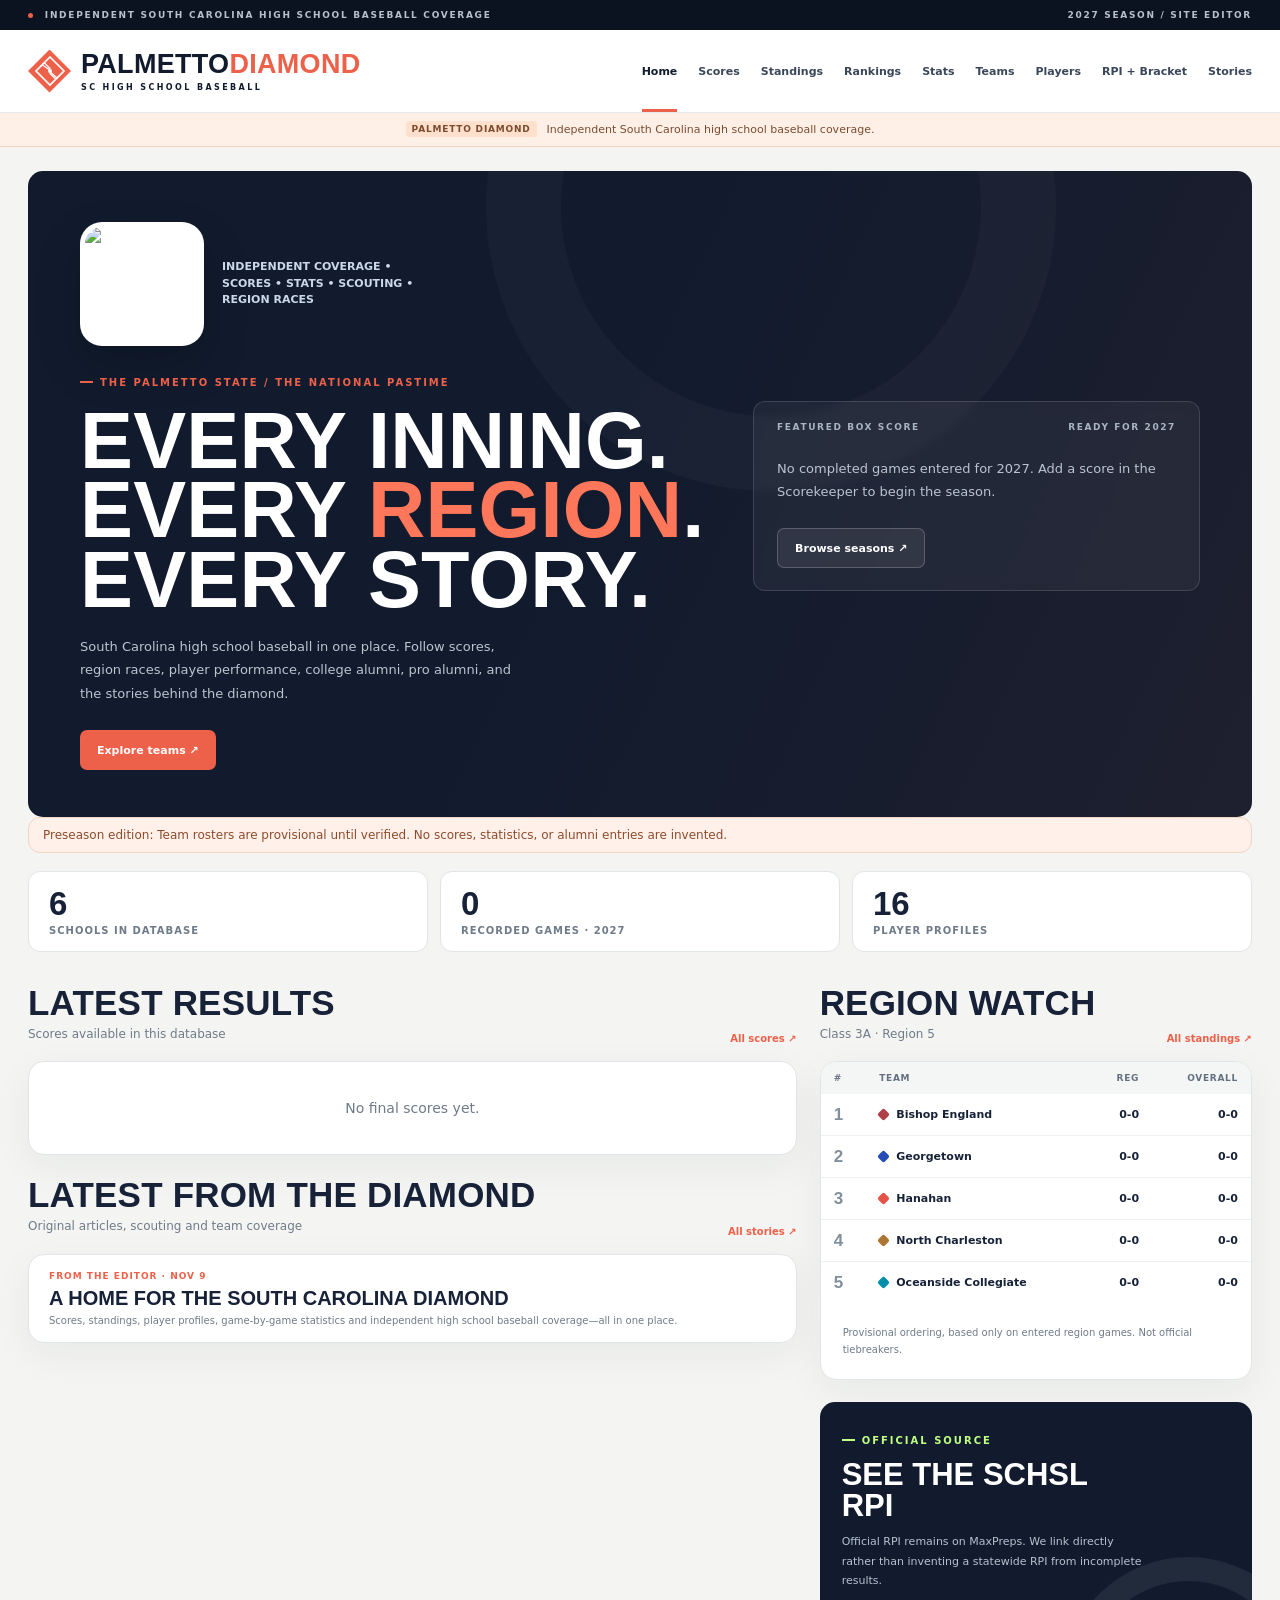
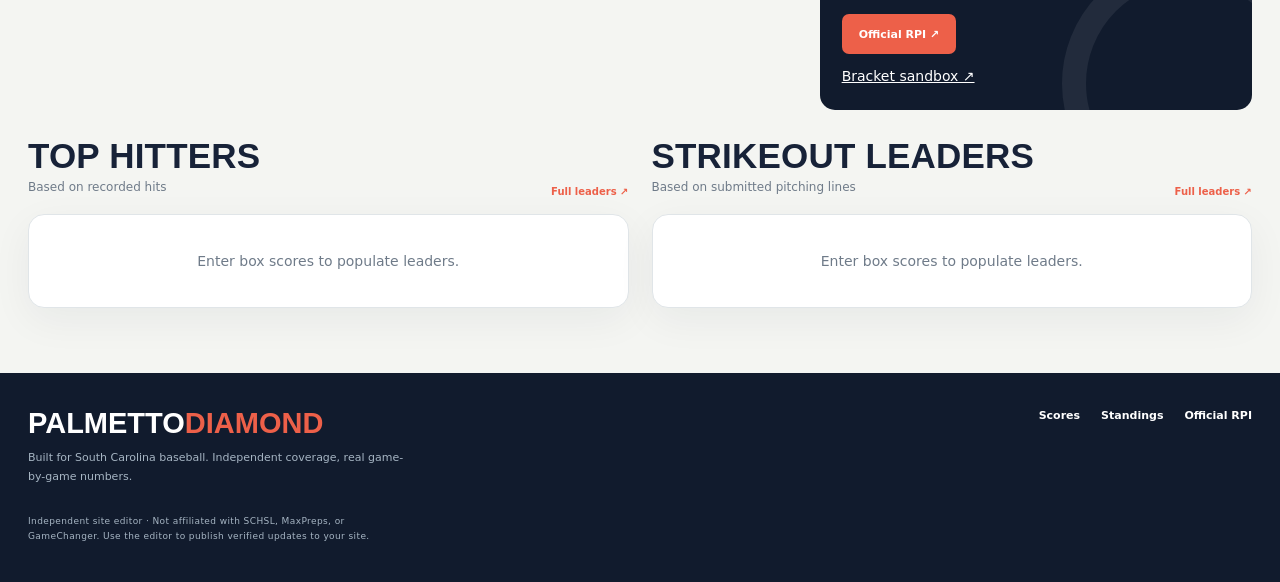
==== index.html @ 13669122 "Add files via upload" ====
<!doctype html>
<html lang="en">
<head>
  <meta charset="utf-8">
  <meta name="viewport" content="width=device-width, initial-scale=1">
  <meta name="theme-color" content="#101827">
  <meta name="description" content="Palmetto Diamond: South Carolina high school baseball scores, standings, player stats, rankings, and independent coverage.">
  <title>Palmetto Diamond | South Carolina High School Baseball</title>
  <link rel="icon" href="data:image/svg+xml,%3Csvg xmlns='http://www.w3.org/2000/svg' viewBox='0 0 100 100'%3E%3Crect width='100' height='100' fill='%23101827'/%3E%3Cpath d='M50 10 90 50 50 90 10 50Z' fill='none' stroke='%23f6694e' stroke-width='9'/%3E%3Ccircle cx='50' cy='50' r='13' fill='white'/%3E%3C/svg%3E">
  <link rel="stylesheet" href="styles.css">
  <script src="app.js" defer></script>
  <script src="publish.js" defer></script>
</head>
<body>
  <div class="top-ribbon"><div class="shell ribbon-inner"><span><span class="pulse-dot"></span> INDEPENDENT SOUTH CAROLINA HIGH SCHOOL BASEBALL COVERAGE</span><span id="edition-label">2027 PRESEASON <span class="ribbon-divider">/</span> SITE EDITOR</span></div></div>
  <header class="site-header">
    <div class="shell nav-wrap">
      <a href="#home" class="brand" aria-label="Palmetto Diamond home">
        <span class="brand-symbol" aria-hidden="true"><svg viewBox="0 0 64 64" fill="none"><path d="M32 4 60 32 32 60 4 32 32 4Z" stroke="currentColor" stroke-width="3.5"/><path d="m17 20 13 9M21 16l11 11m0 10 11 11m-9-13 12 11" stroke="currentColor" stroke-width="2.4" stroke-linecap="round"/><circle cx="32" cy="32" r="4" fill="currentColor"/></svg></span>
        <span class="brand-copy"><strong>PALMETTO<span>DIAMOND</span></strong><small>SC HIGH SCHOOL BASEBALL</small></span>
      </a>
      <nav class="site-nav" aria-label="Primary navigation">
        <a data-nav href="#home">Home</a>
        <a data-nav href="#scores">Scores</a>
        <a data-nav href="#standings">Standings</a>
        <a data-nav href="#rankings">Rankings</a>
        <a data-nav href="#stats">Stats</a>
        <a data-nav href="#teams">Teams</a>
        <a data-nav href="#players">Players</a>
        <a data-nav href="#rpi">RPI + Bracket</a>
        <a data-nav href="#articles">Stories</a>
      </nav>
      <a href="#admin" class="header-editor"><svg viewBox="0 0 24 24" aria-hidden="true"><path d="M12 5v14M5 12h14"/></svg><span>Site editor</span></a>
    </div>
  </header>
  <div id="demo-banner" class="demo-banner" role="status"> <span class="demo-badge">PRESEASON BUILD</span> Clean scores database · rosters remain provisional until verified. <a href="#admin">Edit site →</a></div>
  <main id="app" class="page-body shell" tabindex="-1"><div class="loading">Loading Palmetto Diamond...</div></main>
  <footer class="footer"><div class="shell footer-inner"><div><span class="footer-name">PALMETTO<span>DIAMOND</span></span><p>Built for South Carolina baseball. Independent coverage, real game-by-game numbers.</p></div><div class="footer-links"><a href="#scores">Scores</a><a href="#standings">Standings</a><a href="#rpi">Official RPI</a><a href="#admin">Scorekeeper</a></div><p class="footer-small">Independent site editor · Not affiliated with SCHSL, MaxPreps, or GameChanger. Use the editor to publish verified updates to your site.</p></div></footer>
  <div id="toast" role="status" aria-live="polite"></div>
</body>
</html>
---- styles.css ----
:root{--navy:#111b2d;--navy2:#1a283e;--ink:#172238;--muted:#6f7b89;--bg:#f4f5f2;--white:#fff;--line:#e0e5e8;--orange:#ed6049;--orange2:#ff775a;--lime:#bfff82;--blue:#3363c7;--soft:#f0f3f5;--shadow:0 12px 40px rgba(12,28,51,.055);--radius:16px;--display:'Barlow Condensed',Impact,'Arial Narrow',sans-serif;--body:'DM Sans',system-ui,-apple-system,sans-serif}
*{box-sizing:border-box}html{scroll-behavior:smooth}body{margin:0;min-height:100vh;color:var(--ink);background:var(--bg);font-family:var(--body);font-size:14px;-webkit-font-smoothing:antialiased}button,input,select,textarea{font:inherit}button{cursor:pointer}a{color:inherit;text-decoration:none}a:hover{color:var(--orange)}.shell{max-width:1350px;margin:0 auto;padding-left:28px;padding-right:28px}.top-ribbon{background:#0b1320;color:#b6c1ce;font-size:9px;font-weight:800;letter-spacing:1.7px}.ribbon-inner{display:flex;justify-content:space-between;gap:12px;align-items:center;min-height:30px}.pulse-dot{display:inline-block;width:5px;height:5px;background:var(--orange);border-radius:50%;margin-right:7px;vertical-align:middle}.ribbon-divider{margin:0 8px;color:#5c687a}.site-header{background:#fff;position:sticky;z-index:25;top:0;box-shadow:0 1px 0 #e5e8ec}.nav-wrap{min-height:82px;display:flex;align-items:center;gap:36px}.brand{display:flex;align-items:center;flex-shrink:0;gap:10px;color:var(--navy)}.brand:hover{color:var(--navy)}.brand-symbol{display:grid;place-items:center;width:43px;height:43px;background:var(--orange);color:#fff;clip-path:polygon(50% 0%,100% 50%,50% 100%,0% 50%)}.brand-symbol svg{height:32px;width:32px}.brand-copy{display:flex;flex-direction:column;line-height:.94}.brand-copy strong{font:800 27px/1 var(--display);letter-spacing:.3px;white-space:nowrap}.brand-copy strong span{color:var(--orange)}.brand-copy small{font-size:8px;font-weight:800;letter-spacing:2.4px;margin-top:6px}.site-nav{display:flex;gap:21px;align-self:stretch;align-items:center;white-space:nowrap;margin-left:auto}.site-nav a{font-size:11px;color:#3b4759;font-weight:800;display:flex;align-items:center;height:100%;border-bottom:3px solid transparent;padding-top:3px}.site-nav a.active,.site-nav a:hover{color:var(--navy);border-bottom-color:var(--orange)}.header-editor{background:var(--navy);color:white!important;display:flex;align-items:center;gap:7px;padding:11px 13px;border-radius:7px;font-size:11px;font-weight:800;white-space:nowrap}.header-editor.active,.header-editor:hover{background:var(--orange)}.header-editor svg{height:14px;width:14px;fill:none;stroke:currentColor;stroke-width:2}.demo-banner{display:flex;align-items:center;gap:10px;justify-content:center;text-align:center;background:#fff0e7;color:#7a4b2f;font-size:11px;padding:9px 15px;border-bottom:1px solid #f4d2bd}.demo-badge{font-size:9px;letter-spacing:.8px;background:#ffe0cd;border-radius:3px;padding:3px 6px;font-weight:800}.demo-banner a{text-decoration:underline;font-weight:800}.page-body{padding-top:24px;padding-bottom:65px;min-height:calc(100vh - 210px)}.loading{padding:70px;text-align:center;color:var(--muted)}.eyebrow{display:inline-flex;align-items:center;gap:7px;color:var(--orange);font-size:10px;letter-spacing:2px;text-transform:uppercase;font-weight:800}.eyebrow:before{content:'';display:inline-block;width:13px;height:2px;background:currentColor}.hero{min-height:380px;display:grid;grid-template-columns:1.18fr .82fr;gap:30px;position:relative;overflow:hidden;background:var(--navy);border-radius:15px;color:#fff;padding:51px 52px 47px;isolation:isolate}.hero:before{content:'';position:absolute;width:420px;height:420px;right:16%;top:-250px;border:75px solid rgba(255,255,255,.028);border-radius:50%;z-index:-1}.hero:after{content:'';position:absolute;inset:0;background:linear-gradient(115deg,transparent 45%,rgba(237,96,73,.06) 99%);pointer-events:none}.hero h1{font:900 clamp(54px,6.2vw,91px)/.88 var(--display);letter-spacing:.2px;text-transform:uppercase;margin:18px 0 20px;max-width:660px}.hero h1 em{color:var(--orange2);font-style:normal}.hero p{color:#bac5d0;font-size:13px;line-height:1.8;max-width:445px;margin:0 0 25px}.hero-actions{display:flex;gap:10px;flex-wrap:wrap}.btn{border:0;background:var(--orange);color:white;display:inline-flex;align-items:center;gap:8px;padding:12px 17px;border-radius:7px;font-weight:800;font-size:11px;min-height:40px;transition:transform .1s,background .2s;justify-content:center}.btn:hover{background:#dc503b;color:#fff;transform:translateY(-1px)}.btn.ghost{background:#ffffff12;border:1px solid #ffffff34;color:white}.btn.ghost:hover{background:#ffffff25}.btn.dark{background:var(--navy)}.btn.dark:hover{background:#263852}.btn.light{background:white;border:1px solid var(--line);color:var(--ink)}.btn.light:hover{background:var(--soft)}.btn.sm{min-height:32px;padding:8px 11px;font-size:10px}.btn:disabled{opacity:.5;cursor:not-allowed}.hero-card{align-self:center;z-index:1;background:#ffffff0d;border:1px solid #ffffff21;border-radius:12px;padding:20px 23px 22px;backdrop-filter:blur(4px)}.hero-card .label{font-weight:800;color:#a8b5c2;font-size:9px;letter-spacing:1.6px;display:flex;justify-content:space-between;text-transform:uppercase}.hero-game{display:grid;grid-template-columns:1fr 62px 1fr;align-items:center;text-align:center;margin:17px 0 12px;gap:4px}.hero-game strong{display:block;font:800 24px/1 var(--display);text-transform:uppercase}.hero-game .nickname{font:600 10px var(--body);color:#b7c2ce;margin-top:5px;display:block}.hero-game .score{font:900 58px/1 var(--display);letter-spacing:1px}.hero-score-line{font:800 11px var(--body);letter-spacing:1px;color:var(--lime)}.hero-card-bottom{border-top:1px solid #ffffff26;padding-top:13px;margin-top:16px;display:flex;justify-content:space-between;font-size:10px;color:#c3cbd5}.section-line{display:flex;justify-content:space-between;align-items:flex-end;margin-bottom:17px;gap:16px}.section-line h2,.page-heading h1{margin:0;font:900 35px/1 var(--display);text-transform:uppercase;letter-spacing:.2px}.section-line p,.page-heading p{color:var(--muted);line-height:1.6;margin:5px 0 0;font-size:12px}.section-line .see-all{font-size:10px;font-weight:800;color:var(--orange);white-space:nowrap}.section-line .see-all:hover{text-decoration:underline}.page-heading{display:flex;justify-content:space-between;align-items:end;gap:15px;margin:13px 0 24px}.page-heading h1{font-size:47px}.page-heading .header-actions{display:flex;gap:8px;flex-wrap:wrap}.content-grid{display:grid;grid-template-columns:1.28fr .72fr;gap:23px}.home-grid{margin-top:33px}.stack{display:flex;flex-direction:column;gap:22px}.panel{background:var(--white);border:1px solid var(--line);border-radius:var(--radius);box-shadow:var(--shadow);overflow:hidden}.panel-pad{padding:21px 22px}.panel-head{padding:17px 20px;border-bottom:1px solid var(--line);display:flex;justify-content:space-between;align-items:center;gap:12px}.panel-head h3{font:800 18px/1 var(--display);margin:0;text-transform:uppercase}.panel-head small,.subtext{font-size:10px;color:var(--muted)}.panel-head a{font-size:10px;color:var(--orange);font-weight:800}.score-row{display:grid;grid-template-columns:95px 1fr 72px auto;align-items:center;gap:15px;padding:17px 20px;border-bottom:1px solid #edf0f2}.score-row:last-child{border-bottom:none}.score-meta{font-size:10px;font-weight:800;text-transform:uppercase;color:var(--muted);line-height:1.75}.score-teams{display:flex;flex-direction:column;gap:8px}.score-team{display:flex;align-items:center;gap:8px;font-weight:800;font-size:12px}.team-dot{width:9px;height:9px;display:inline-block;flex:0 0 auto;background:var(--team-color,#ccc);border-radius:2px;transform:rotate(45deg)}.score-points{display:flex;flex-direction:column;align-items:center;gap:5px;font:800 21px/1 var(--display)}.score-points strong.winner{color:var(--orange)}.tag{display:inline-flex;align-items:center;padding:5px 8px;border-radius:5px;font-size:9px;font-weight:800;letter-spacing:.5px;text-transform:uppercase;white-space:nowrap}.tag.final{background:#e5f6e9;color:#267849}.tag.playoff{background:#fff0e7;color:#b95833}.tag.region{background:#e8edff;color:#4d64b6}.tag.none{background:#eef1f3;color:#6f7985}.score-row .score-open{font-size:10px;font-weight:800;border:1px solid var(--line);padding:8px 9px;border-radius:5px;color:var(--ink);white-space:nowrap}.score-row .score-open:hover{border-color:var(--orange);color:var(--orange)}.stat-chips{display:grid;grid-template-columns:repeat(3,1fr);gap:12px;margin:16px 0 0}.stat-chip{border:1px solid var(--line);background:#fff;border-radius:12px;padding:15px 20px}.stat-chip strong{font:900 33px/1 var(--display)}.stat-chip span{display:block;font-size:10px;text-transform:uppercase;color:var(--muted);font-weight:800;letter-spacing:1px;margin-top:5px}.table-wrap{overflow:auto;width:100%}table{border-collapse:collapse;min-width:100%;white-space:nowrap;font-size:11px}th{background:#f4f6f6;color:#647080;font-size:9px;letter-spacing:.7px;text-transform:uppercase;text-align:left;padding:11px 12px;font-weight:800}td{border-bottom:1px solid #edf0f2;padding:12px;font-weight:600}tr:last-child td{border-bottom:0}tr:hover td{background:#fbfcfc}th.num,td.num{text-align:right;font-variant-numeric:tabular-nums}td.highlight{color:var(--orange);font-weight:800}td a{font-weight:800}td a:hover{text-decoration:underline}.mini-standings td{padding:12px 13px}.mini-standings th{padding:11px 13px}.rank{font:900 17px/1 var(--display);color:#82909c}.team-link{display:inline-flex;gap:8px;align-items:center}.summary-card{background:var(--navy);color:#fff;padding:26px 22px;border-radius:15px;overflow:hidden;position:relative}.summary-card:before{content:'';position:absolute;right:-63px;bottom:-100px;height:205px;width:205px;border:24px solid rgba(255,255,255,.07);border-radius:50%}.summary-card h3{font:900 31px/1 var(--display);margin:13px 0 11px;text-transform:uppercase;max-width:290px}.summary-card p{font-size:11px;color:#b6c2ce;line-height:1.8;max-width:300px;margin-bottom:23px}.summary-card .eyebrow{color:var(--lime)}.home-bottom{margin-top:28px;display:grid;grid-template-columns:1fr 1fr;gap:23px}.article-list{display:flex;flex-direction:column}.article-link{padding:16px 20px;border-bottom:1px solid var(--line);display:flex;flex-direction:column;gap:6px}.article-link:last-child{border-bottom:0}.article-link .category{font-size:9px;color:var(--orange);font-weight:800;text-transform:uppercase;letter-spacing:1px}.article-link strong{font:800 20px/1.1 var(--display);text-transform:uppercase}.article-link small{font-size:10px;color:var(--muted)}.filter-bar{display:flex;align-items:end;flex-wrap:wrap;gap:10px;background:#fff;border:1px solid var(--line);padding:14px;border-radius:12px;margin-bottom:19px}.filter-bar label,.field label{display:block;font-size:9px;letter-spacing:1px;font-weight:800;text-transform:uppercase;color:#647181;margin-bottom:6px}.filter-bar .filter-item{min-width:140px;flex:0 1 185px}.filter-bar .filter-item.grow{flex:1 1 230px}.input,select,textarea{width:100%;height:37px;border:1px solid #dce2e6;border-radius:7px;background:#fff;color:var(--ink);outline:none;padding:8px 10px;font-size:11px}.input:focus,select:focus,textarea:focus{border-color:#ee6a52;box-shadow:0 0 0 3px #f46c501a}.input::placeholder,textarea::placeholder{color:#a1aab3}textarea{min-height:95px;resize:vertical;line-height:1.55}.empty{padding:38px 20px;color:var(--muted);text-align:center}.empty strong{display:block;font:800 23px var(--display);color:var(--ink);text-transform:uppercase;margin-bottom:6px}.empty p{font-size:11px;line-height:1.7;max-width:440px;margin:7px auto 13px}.muted{color:var(--muted)}.text-orange{color:var(--orange)}.w-100{width:100%}.small-note{font-size:10px;color:var(--muted);line-height:1.7}.subnav{display:flex;gap:5px;flex-wrap:wrap;margin:0 0 20px}.subnav button{border:1px solid var(--line);background:#fff;color:var(--ink);font-weight:800;font-size:10px;padding:9px 13px;border-radius:7px}.subnav button.active{background:var(--navy);border-color:var(--navy);color:white}.subnav button:hover:not(.active){border-color:var(--orange)}.pill{display:inline-flex;border:1px solid #dee4e6;background:#f8fafb;border-radius:20px;font-size:10px;font-weight:800;color:#506173;padding:5px 10px}.info-band{display:flex;align-items:center;justify-content:space-between;flex-wrap:wrap;gap:13px;background:#e9eef5;border:1px solid #d8e1ec;padding:15px 18px;border-radius:11px;font-size:11px;color:#41536c;line-height:1.7;margin-bottom:21px}.info-band.warning{background:#fff4e9;border-color:#f7ddc9;color:#865536}.info-band strong{color:var(--ink)}.info-band a{color:#bd4f38;font-weight:800;text-decoration:underline}.score-cards{display:grid;gap:13px}.score-card{padding:17px 19px;background:#fff;border:1px solid var(--line);border-radius:13px}.score-card-header,.score-card-footer{display:flex;align-items:center;justify-content:space-between;gap:12px}.score-card-header{font-size:10px;font-weight:800;color:var(--muted);margin-bottom:15px}.score-card-footer{margin-top:14px;padding-top:12px;border-top:1px solid #edf0f2}.score-card-main{display:grid;grid-template-columns:1fr 47px 1fr;align-items:center;text-align:center;gap:8px}.score-card-main .team-name{font:800 25px/1 var(--display);text-transform:uppercase}.score-card-main small{display:block;margin-top:4px;color:var(--muted);font-size:10px}.score-card-main .score-num{font:900 45px/1 var(--display)}.score-card-main .vs{font:900 13px var(--display);color:#97a2aa}.score-card-main .winner{color:var(--orange)}.card-btn{border:0;background:none;color:var(--orange);font-weight:800;font-size:10px}.card-btn:hover{text-decoration:underline}.team-grid{display:grid;grid-template-columns:repeat(3,minmax(0,1fr));gap:14px}.team-tile{border:1px solid var(--line);background:#fff;border-radius:12px;padding:21px;display:flex;flex-direction:column;gap:14px;min-height:175px;transition:transform .15s,box-shadow .15s}.team-tile:hover{transform:translateY(-3px);box-shadow:var(--shadow);color:var(--ink)}.team-tile-top{display:flex;justify-content:space-between;align-items:center}.team-mark{display:grid;place-items:center;color:#fff;background:var(--team-color,var(--orange));height:49px;width:49px;border-radius:10px;font:900 22px/1 var(--display);letter-spacing:.5px}.team-tile h3{margin:0;font:900 25px/1 var(--display);text-transform:uppercase}.team-tile p{font-size:10px;color:var(--muted);margin:4px 0 0}.team-tile-foot{display:flex;justify-content:space-between;align-items:center;font-size:10px;font-weight:800}.team-heading{background:var(--navy);color:#fff;border-radius:14px;padding:29px 31px;display:flex;align-items:center;gap:20px;flex-wrap:wrap;margin-bottom:20px}.team-heading h1{font:900 48px/1 var(--display);margin:2px 0 5px;text-transform:uppercase}.team-heading p{font-size:11px;color:#c3cbd3;margin:0}.team-heading .team-mark{height:69px;width:69px;font-size:27px;border-radius:12px}.team-heading .team-record{margin-left:auto;text-align:right}.team-heading .team-record strong{font:900 37px var(--display);display:block}.team-heading .team-record small{color:#c0c8d2;font-size:10px;font-weight:800}.back-link{border:0;background:none;padding:0;color:var(--orange);font-weight:800;font-size:10px;display:inline-flex;align-items:center;margin:0 0 16px;cursor:pointer}.back-link:hover{text-decoration:underline}.detail-grid{display:grid;grid-template-columns:1fr 1fr;gap:20px}.game-title{display:grid;grid-template-columns:1fr 75px 1fr;align-items:center;text-align:center;padding:26px 20px 19px;gap:8px}.game-title h2{font:900 34px var(--display);text-transform:uppercase;margin:0}.game-title .result{font:900 54px/1 var(--display)}.game-title small{display:block;color:var(--muted);font-size:10px;margin-top:4px}.game-title .final-label{font:800 11px/1 var(--body);letter-spacing:.5px;color:var(--muted)}.line-score{padding:12px 17px 19px}.line-score th,.line-score td{padding:9px 12px}.line-score th:first-child{min-width:125px}.stat-group-heading{display:flex;justify-content:space-between;align-items:center;gap:8px;padding:14px 18px;background:#eef1f5;font:900 18px/1 var(--display);text-transform:uppercase}.stat-group-heading small{font:700 10px var(--body);color:var(--muted);text-transform:none}.stat-box-label{font:800 13px var(--display);color:#263247;text-transform:uppercase;margin:21px 18px 8px}.extra-stats{padding:6px 18px 17px;font-size:11px;color:#46566a;line-height:1.9}.stat-table td,.stat-table th{padding:10px 12px}.stat-table .first-col{position:sticky;left:0;background:#fff;z-index:2;font-weight:800;min-width:115px}.stat-table th.first-col{background:#f4f6f6;z-index:3}.stat-table tbody tr:hover .first-col{background:#fbfcfc}.article-cards{display:grid;grid-template-columns:repeat(3,minmax(0,1fr));gap:15px}.article-card{background:#fff;border:1px solid var(--line);border-radius:13px;overflow:hidden;display:flex;flex-direction:column;transition:transform .15s}.article-card:hover{transform:translateY(-3px);color:var(--ink)}.article-thumb{min-height:142px;background:linear-gradient(135deg,#1b2d45,#0d1625);position:relative;padding:23px;display:flex;align-items:flex-end;overflow:hidden}.article-thumb:before{content:'';position:absolute;top:-50px;right:-20px;height:170px;width:170px;border:18px solid #ffffff15;border-radius:50%}.article-thumb .big-number{font:900 75px/1 var(--display);color:#ffffff13;position:absolute;right:12px;bottom:-19px}.article-thumb span{position:relative;font:900 26px/1 var(--display);color:white;text-transform:uppercase}.article-card-content{padding:20px}.article-card h3{font:900 25px/1 var(--display);text-transform:uppercase;margin:10px 0}.article-card p{color:var(--muted);line-height:1.7;font-size:11px}.article-card .meta{font-size:9px;font-weight:800;color:var(--orange);letter-spacing:1px;text-transform:uppercase}.reading-width{max-width:830px;margin:auto}.article-hero{padding:40px;background:var(--navy);color:white;border-radius:16px;margin-bottom:26px}.article-hero h1{font:900 clamp(40px,6vw,72px)/.95 var(--display);margin:15px 0;text-transform:uppercase}.article-hero p{color:#c6d0dd;line-height:1.7}.article-body{font-size:15px;line-height:1.95;white-space:pre-line;padding:3px 7px}.article-body p{margin-bottom:21px}.official-box{padding:29px;background:var(--navy);color:#fff;border-radius:14px;display:flex;justify-content:space-between;gap:20px;align-items:center;margin-bottom:25px}.official-box h2{font:900 35px/1 var(--display);margin:0 0 10px;text-transform:uppercase}.official-box p{font-size:11px;line-height:1.7;color:#bdc8d3;max-width:700px;margin:0}.official-box .btn{flex-shrink:0}.bracket{display:grid;grid-template-columns:repeat(3,1fr);gap:20px;align-items:stretch;min-height:420px}.bracket-col{display:flex;flex-direction:column;justify-content:space-around;gap:14px}.bracket-title{font:900 17px var(--display);text-transform:uppercase;margin-bottom:10px}.match{border:1px solid #dce2e8;background:#fff;border-radius:9px;overflow:hidden}.match .match-row{display:flex;justify-content:space-between;padding:13px 12px;align-items:center;font-size:10px;font-weight:800;gap:8px}.match .match-row+.match-row{border-top:1px solid #e5e9eb}.match .seed{color:var(--orange);font:900 17px var(--display);display:inline-block;width:20px}.match .tbd{color:#9ca7b0}.bracket-col:nth-child(2){padding-top:75px;padding-bottom:75px}.bracket-col:nth-child(3){padding-top:150px;padding-bottom:150px}.metric-grid{display:grid;grid-template-columns:repeat(4,1fr);gap:13px;margin-bottom:22px}.metric{background:white;border:1px solid var(--line);padding:18px;border-radius:11px}.metric strong{font:900 33px/1 var(--display);display:block}.metric small{font-size:9px;letter-spacing:.8px;text-transform:uppercase;color:var(--muted);font-weight:800}.admin-layout{display:grid;grid-template-columns:minmax(0,1fr) 272px;gap:21px;align-items:start}.admin-content{min-width:0}.admin-sidebar{display:flex;flex-direction:column;gap:13px}.admin-sidebar .panel-pad{padding:19px}.admin-sidebar h3{font:900 21px var(--display);margin:0 0 10px;text-transform:uppercase}.admin-sidebar p{font-size:11px;line-height:1.7;color:var(--muted)}.admin-sidebar ol{padding-left:18px;font-size:11px;color:var(--muted);line-height:2.1}.admin-tabs{display:flex;flex-wrap:wrap;gap:6px;margin:0 0 13px}.admin-tabs button{border:1px solid var(--line);background:#fff;color:#556377;font-size:10px;font-weight:800;border-radius:7px;padding:10px 12px}.admin-tabs button.active{background:var(--navy);color:white;border-color:var(--navy)}.admin-form{padding:22px}.admin-form h3{font:900 23px var(--display);text-transform:uppercase;margin:0 0 14px}.form-grid{display:grid;grid-template-columns:repeat(4,minmax(0,1fr));gap:13px;margin-bottom:18px}.form-grid.two{grid-template-columns:repeat(2,minmax(0,1fr))}.field{margin-bottom:10px;min-width:0}.field.wide{grid-column:span 2}.field.full{grid-column:1/-1}.form-divider{border:0;border-top:1px solid var(--line);margin:21px 0}.editor-switcher{display:flex;justify-content:space-between;gap:14px;align-items:center;flex-wrap:wrap;margin:0 0 14px}.editor-switcher .side-buttons{display:flex;gap:6px}.editor-switcher .side-buttons button{font-size:11px;font-weight:800;border:1px solid var(--line);background:#fff;padding:9px 13px;border-radius:6px}.editor-switcher .side-buttons button.active{background:var(--navy);color:#fff;border-color:var(--navy)}.editor-table{overflow:auto;border:1px solid var(--line);border-radius:9px;margin:13px 0}.editor-table table{min-width:980px}.editor-table table th{padding:9px 6px}.editor-table table td{padding:6px}.editor-table .cell-input{width:53px;max-width:100%;font-size:11px;padding:6px 4px;height:30px;text-align:center;border:1px solid #dde3e7;border-radius:5px;outline:none;background:white}.editor-table .cell-input:focus{border-color:var(--orange)}.editor-table .cell-input.name-input{min-width:135px;text-align:left;padding-left:9px}.editor-table .cell-input.number-input{width:48px}.editor-table .cell-input.pos-input{width:48px}.editor-table .delete-row{font-weight:900;background:#feeae6;border:0;color:#bc4f40;border-radius:4px;width:28px;height:28px}.editor-table td:first-child,.editor-table th:first-child{position:sticky;left:0;background:#fff;z-index:2}.editor-table th:first-child{background:#f4f6f6;z-index:3}.stat-tools{display:flex;gap:8px;align-items:center;justify-content:space-between;flex-wrap:wrap}.stat-tools small{color:var(--muted);font-size:10px}.admin-actions{display:flex;justify-content:flex-end;align-items:center;gap:8px;flex-wrap:wrap;border-top:1px solid var(--line);padding-top:18px;margin-top:20px}.image-preview{border:1px dashed #b8c5cf;background:#f9fafb;padding:14px;border-radius:9px}.image-preview img{display:block;max-width:100%;max-height:360px;object-fit:contain;margin:10px auto;border-radius:8px}.editor-row-list{display:flex;flex-direction:column;gap:8px;margin-bottom:12px}.editor-row-list button{display:flex;justify-content:space-between;gap:8px;text-align:left;border:1px solid var(--line);background:#fff;padding:11px;border-radius:7px;align-items:center;font-size:11px}.editor-row-list button:hover{border-color:var(--orange)}.editor-row-list small{color:var(--muted)}.rpi-entry{display:grid;grid-template-columns:minmax(0,1fr) 95px 95px;gap:8px;align-items:center;margin-bottom:8px}.rpi-entry span{font-size:11px;font-weight:800}.help{background:#f9fafb;border:1px solid var(--line);border-radius:9px;padding:15px;font-size:11px;color:#5a6a7c;line-height:1.8}.help code{background:#e9edf1;padding:2px 4px;border-radius:3px}.footer{background:var(--navy);color:white}.footer-inner{padding-top:36px;padding-bottom:38px;display:grid;grid-template-columns:1fr 1fr;gap:16px}.footer-name{font:900 29px/1 var(--display)}.footer-name span{color:var(--orange)}.footer p{font-size:11px;color:#a6b5c3;max-width:380px;line-height:1.7}.footer-links{display:flex;gap:21px;justify-content:flex-end;align-items:start;flex-wrap:wrap;font-size:11px;font-weight:800}.footer-small{grid-column:1/-1;font-size:9px!important;letter-spacing:.4px;margin:0}#toast{position:fixed;bottom:22px;right:22px;background:#1b3044;color:#fff;border-radius:10px;padding:12px 17px;box-shadow:0 10px 50px #08152530;font-size:11px;font-weight:800;max-width:360px;z-index:100;transform:translateY(100px);opacity:0;pointer-events:none;transition:transform .2s,opacity .2s}#toast.show{transform:translateY(0);opacity:1}.hide{display:none!important}
@media(max-width:1220px){.nav-wrap{gap:20px}.site-nav{gap:14px}.site-nav a{font-size:10px}.brand-copy strong{font-size:24px}.hero{padding:45px 38px}}@media(max-width:1060px){.nav-wrap{min-height:75px;flex-wrap:wrap;justify-content:space-between;gap:0}.site-nav{order:3;flex:1 0 100%;justify-content:flex-start;gap:23px;overflow-x:auto;scrollbar-width:none;height:42px}.site-nav::-webkit-scrollbar{display:none}.site-nav a{height:42px}.header-editor{margin-left:auto}.hero{grid-template-columns:1fr 0.88fr;gap:20px}.hero h1{font-size:66px}.team-grid{grid-template-columns:repeat(2,1fr)}}@media(max-width:800px){.shell{padding-left:18px;padding-right:18px}.ribbon-inner{justify-content:center}.ribbon-inner>span:last-child{display:none}.brand-copy strong{font-size:25px}.site-header{position:sticky}.hero{grid-template-columns:1fr;gap:25px;padding:33px 26px}.hero h1{font-size:clamp(55px,13vw,80px);max-width:610px}.hero-card{max-width:500px;width:100%}.content-grid,.home-bottom,.detail-grid,.admin-layout{grid-template-columns:1fr}.admin-sidebar{display:grid;grid-template-columns:repeat(2,1fr)}.article-cards{grid-template-columns:repeat(2,1fr)}.metric-grid{grid-template-columns:repeat(2,1fr)}.bracket{gap:8px}.match .match-row{padding:11px 5px;font-size:9px}.official-box{align-items:flex-start;flex-direction:column}.page-heading h1{font-size:40px}}@media(max-width:580px){.shell{padding-left:13px;padding-right:13px}.nav-wrap{min-height:62px}.brand-symbol{height:37px;width:37px}.brand-copy strong{font-size:22px}.brand-copy small{font-size:7px;letter-spacing:1.8px}.header-editor{padding:9px}.header-editor span{display:none}.site-nav{gap:19px}.demo-banner{font-size:10px;flex-wrap:wrap;gap:5px}.page-body{padding-top:13px;padding-bottom:35px}.hero{padding:28px 21px}.hero h1{font-size:57px}.hero-card{padding:17px}.hero-game .score{font-size:49px}.hero-game strong{font-size:20px}.section-line h2{font-size:29px}.page-heading{flex-wrap:wrap}.page-heading h1{font-size:37px}.score-row{grid-template-columns:64px 1fr 31px;gap:8px;padding:14px 12px}.score-row .score-open{grid-column:2/-1;justify-self:end}.score-teams{min-width:0}.score-meta{font-size:9px}.score-team{font-size:11px}.stat-chips{gap:6px}.stat-chip{padding:12px}.stat-chip strong{font-size:28px}.team-grid,.article-cards,.admin-sidebar{grid-template-columns:1fr}.team-tile{min-height:135px}.team-heading{padding:19px;gap:13px}.team-heading .team-mark{height:50px;width:50px}.team-heading h1{font-size:35px}.team-heading .team-record{width:100%;text-align:left;margin:0}.game-title{grid-template-columns:1fr 40px 1fr;padding:20px 11px}.game-title h2{font-size:23px}.game-title .result{font-size:37px}.bracket{overflow-x:auto;min-width:550px}.bracket-scroll{overflow-x:auto}.form-grid,.form-grid.two{grid-template-columns:repeat(2,minmax(0,1fr))}.field.wide{grid-column:span 2}.admin-form{padding:15px}.rpi-entry{grid-template-columns:1fr 65px 76px}.footer-inner{grid-template-columns:1fr}.footer-links{justify-content:flex-start}.footer-small{grid-column:1}.score-card-main .team-name{font-size:21px}.score-card-main .score-num{font-size:36px}.official-box h2{font-size:29px}}

/* Palmetto Diamond 2.0 — alumni, roster, qualifications, and accessible controls */
.logo-preview{width:124px;max-width:32vw;aspect-ratio:1;object-fit:contain;background:white;border:5px solid rgba(255,255,255,.18);border-radius:22px;box-shadow:0 20px 45px rgba(0,0,0,.18)}
.hero-emblem{display:flex;align-items:center;gap:18px;flex-wrap:wrap;margin:0 0 24px}.hero-emblem .emblem-caption{color:#cbd8e7;font-size:11px;max-width:220px;line-height:1.5;font-weight:650}
.detail-tabs{display:flex;gap:8px;overflow-x:auto;scrollbar-width:thin;padding:4px 0 19px; margin:14px 0 8px;}
.detail-tabs button{background:#fff;color:#53647c;border:1px solid #dfe5e9;border-radius:10px;padding:12px 15px;white-space:nowrap;font-weight:800;font-size:11px;letter-spacing:.03em}
.detail-tabs button:hover,.detail-tabs button.active{color:#fff;background:#12233b;border-color:#12233b}
.alumni-group{margin:0 0 24px}.alumni-group .table-wrap{margin-top:12px}.alumni-group h3{font-family:var(--display);font-size:27px;letter-spacing:.3px;margin:4px 0}
.status-pill{border-radius:100px;padding:4px 10px;font-size:10px;font-weight:850;background:#e9f7ed;color:#157d48;white-space:nowrap}.status-pill.former{background:#eaf0f6;color:#52627c}
.mini-note{font-size:12px;line-height:1.65;color:#536578;margin:12px 0}.stat-filter-header{display:flex;align-items:center;justify-content:space-between;gap:12px;flex-wrap:wrap}
.small-number{font-family:var(--display);font-size:22px;font-weight:800;color:#e85e43}
.stats-empty{padding:30px;text-align:center;background:white;border:1px solid #e5e9eb;border-radius:14px;color:#657487}
.subtitle-note{color:#66758a;font-size:11px;font-weight:600}.alumni-highest{color:#9c5839;font-weight:850}
.pro-preview-list{display:grid;gap:10px}.pro-preview-list a{padding:10px;border:1px solid #e5e9ed;border-radius:9px}
.admin-form .section-note{padding:13px 16px;background:#f3f6fa;border-left:3px solid #ed6049;color:#53657b;font-size:12px;line-height:1.6}
.team-section{margin:10px 0 22px}.team-section > .panel{margin-top:10px}.list-action{display:flex;align-items:center;justify-content:space-between;gap:8px}
.qualification-banner{background:#eef3f9;border:1px solid #d6e1ee;border-radius:12px;padding:16px 18px;margin:12px 0 20px;line-height:1.65;font-size:12px;color:#334b66}
.coverage-muted{font-size:10px;color:#7e8998}.type-subhead{font-family:var(--display);font-size:25px;font-weight:800;color:#152944;letter-spacing:.3px;margin:15px 0 7px}
.source-inline{font-size:10px;color:#6c7f94;word-break:break-word}.source-inline a{text-decoration:underline}
.hero-icon{margin-left:auto}.template-banner{background:#fff1e9;border:1px solid #f4d4c4;border-radius:12px;padding:10px 14px;font-size:12px;color:#8e4b2c;margin-bottom:18px}
@media(max-width:730px){.detail-tabs button{font-size:10px;padding:10px}.logo-preview{width:86px;border-radius:15px}.hero-emblem{margin-bottom:14px}.hero-emblem .emblem-caption{font-size:10px}}

/* Palmetto Diamond 3.0 — inline page editing, logo upload, newsroom */
.quick-edit-wrap{display:flex;flex-wrap:wrap;justify-content:flex-end;gap:8px;margin:0 0 14px}
.quick-edit-wrap .btn{border:1px solid #d9e1e9;background:#fff;color:#26374e;box-shadow:0 5px 14px rgba(30,45,70,.045)}
.quick-edit-wrap .btn:hover{background:#101e31;color:white}
.inline-edit-shell{border:2px dashed #ee8069;border-radius:15px;background:#fff8f3;padding:12px;margin:0 0 18px;box-shadow:0 10px 35px rgba(25,37,51,.06)}
.inline-edit-label{color:#a74934;font-size:10px;font-weight:900;letter-spacing:1.2px;text-transform:uppercase;padding:5px 10px 12px}
.inline-edit-shell .panel{box-shadow:none;margin:0}.editor-main-panel .panel-head h3{font-size:27px}
.editor-button-row{display:flex;flex-wrap:wrap;gap:10px;align-items:center}
.image-input-row{display:grid;grid-template-columns:150px minmax(0,1fr);gap:20px;align-items:center;margin:4px 0 10px}
.image-preview-shell{height:148px;width:150px;display:grid;place-items:center;background:linear-gradient(130deg,#ebf1f7,#fff);border:1px solid #dce3eb;border-radius:14px;overflow:hidden}
.editor-image-preview{width:100%;height:100%;object-fit:contain;border:0}
.image-placeholder{display:grid;place-items:center;text-align:center;font-size:11px;color:#8290a2;padding:12px}
.check-option{display:inline-flex!important;align-items:center;gap:7px;font-size:11px;color:#8c3641;font-weight:700;margin-top:7px}
.check-option input{width:15px;height:15px}
.editor-list-row{display:flex;align-items:center;gap:10px;border-bottom:1px solid #e6eaf0;padding:12px 5px;min-width:0}
.editor-list-row:last-child{border-bottom:none}.editor-list-row>span:nth-child(2),.editor-list-copy{flex:1;min-width:0}
.editor-list-row strong{font-size:12px}.editor-list-row small{font-size:10px;color:#69788a}.editor-list-row .btn{font-size:10px;white-space:nowrap}
.editor-list-row .team-mark{width:39px;height:39px;font-size:11px;flex:0 0 39px}
.editor-story-icon{width:47px;height:45px;border-radius:8px;background:#edf1f5;display:grid;place-items:center;font-size:20px;color:#ed6049;overflow:hidden}
.editor-story-icon img{width:100%;height:100%;object-fit:cover}
.btn.danger{color:#9c3441;border-color:#e5b6bb;background:#fff8f8}.btn.danger:hover{color:white;background:#a8424d}
.team-mark.has-team-logo{overflow:hidden;background:white!important;border:2px solid rgba(240,243,246,.58);padding:3px;clip-path:none;border-radius:12px}
.team-mark.has-team-logo img{width:100%;height:100%;object-fit:contain;display:block}
.brand-symbol.has-brand-logo{background:transparent;clip-path:none;border-radius:8px}.brand-symbol.has-brand-logo img{width:100%;height:100%;object-fit:contain;display:block}
.team-about{white-space:pre-line;color:#394e64;line-height:1.85;margin:0}
.story-cover-thumb{position:absolute;inset:0;width:100%;height:100%;object-fit:cover;z-index:0;filter:brightness(.84)}
.article-thumb{position:relative;overflow:hidden}.article-thumb>span,.article-thumb>.big-number{position:relative;z-index:1}
.story-hero-image{width:100%;max-height:430px;object-fit:cover;display:block;border-radius:14px;margin:22px 0 28px}
.article-body h2,.article-body h3,.article-body h4{font-family:var(--display);color:#132945;line-height:1.04;margin:30px 0 12px;letter-spacing:.3px}
.article-body h2{font-size:37px}.article-body h3{font-size:29px}.article-body h4{font-size:25px}
.article-body ul{padding-left:24px;line-height:1.95;color:#3b4d60;font-size:15px}
.article-body em{font-style:italic}.article-body strong{font-weight:850}
.story-body-input{min-height:250px;font-size:13px;line-height:1.55;font-family:system-ui,sans-serif}
@media(max-width:720px){.quick-edit-wrap{justify-content:flex-start}.image-input-row{grid-template-columns:100px minmax(0,1fr);gap:10px}.image-preview-shell{width:100px;height:100px}.editor-list-row{flex-wrap:wrap}.editor-list-copy{flex-basis:calc(100% - 68px)}.editor-list-row .btn{font-size:10px}.inline-edit-shell{padding:7px}.article-body h2{font-size:30px}}
@media(max-width:450px){.editor-list-row .btn{padding:8px 9px}.quick-edit-wrap .btn{font-size:10px}.image-input-row{grid-template-columns:1fr}.image-preview-shell{height:130px;width:130px}}

/* V4 live-publishing controls and the public/editor presentation split */
.github-status{background:#eff5fa;border:1px solid #cbd9e7;border-radius:10px;color:#1c516f;padding:14px 16px;line-height:1.5;font-size:12px;min-height:45px}
.github-status.error{background:#fff1ee;border-color:#f1b9af;color:#9c372e}
.workflow-steps{display:grid;gap:10px;grid-template-columns:repeat(3,minmax(0,1fr));margin:0 0 22px}
.workflow-steps .step{border:1px solid #dbe3eb;background:#f8fafc;border-radius:11px;padding:12px;display:flex;align-items:flex-start;gap:10px}
.workflow-steps .step>strong{background:#10243d;color:#fff;display:grid;place-items:center;border-radius:50%;width:28px;height:28px;flex:0 0 28px}
.workflow-steps b{display:block;font-size:12px;color:#162b47}.workflow-steps small{display:block;line-height:1.6;font-size:10px;color:#5d6c80;margin-top:5px}
#github-connection-form .field small{display:block;color:#667587;font-size:10px;margin:5px 0 0}
/* On the public site the editor is invisible, not protected by obscurity; a GitHub token gates actual writes. */
html:not(.editor-mode) .header-editor,html:not(.editor-mode) .quick-edit-wrap,html:not(.editor-mode) .inline-edit-shell,html:not(.editor-mode) a[href="#admin"],html:not(.editor-mode) button[data-action="add-school"],html:not(.editor-mode) button[data-action="new-story"],html:not(.editor-mode) button[data-action="admin-rpi"],html:not(.editor-mode) button[data-action="admin-prefs"],html:not(.editor-mode) button[data-action="manage-stories"],html:not(.editor-mode) button[data-action="inline-edit-story"],html:not(.editor-mode) button[data-action="inline-edit-team"],html:not(.editor-mode) button[data-action="inline-edit-site"]{display:none!important}
@media(max-width:760px){.workflow-steps{grid-template-columns:1fr}.workflow-steps .step{padding:10px}}
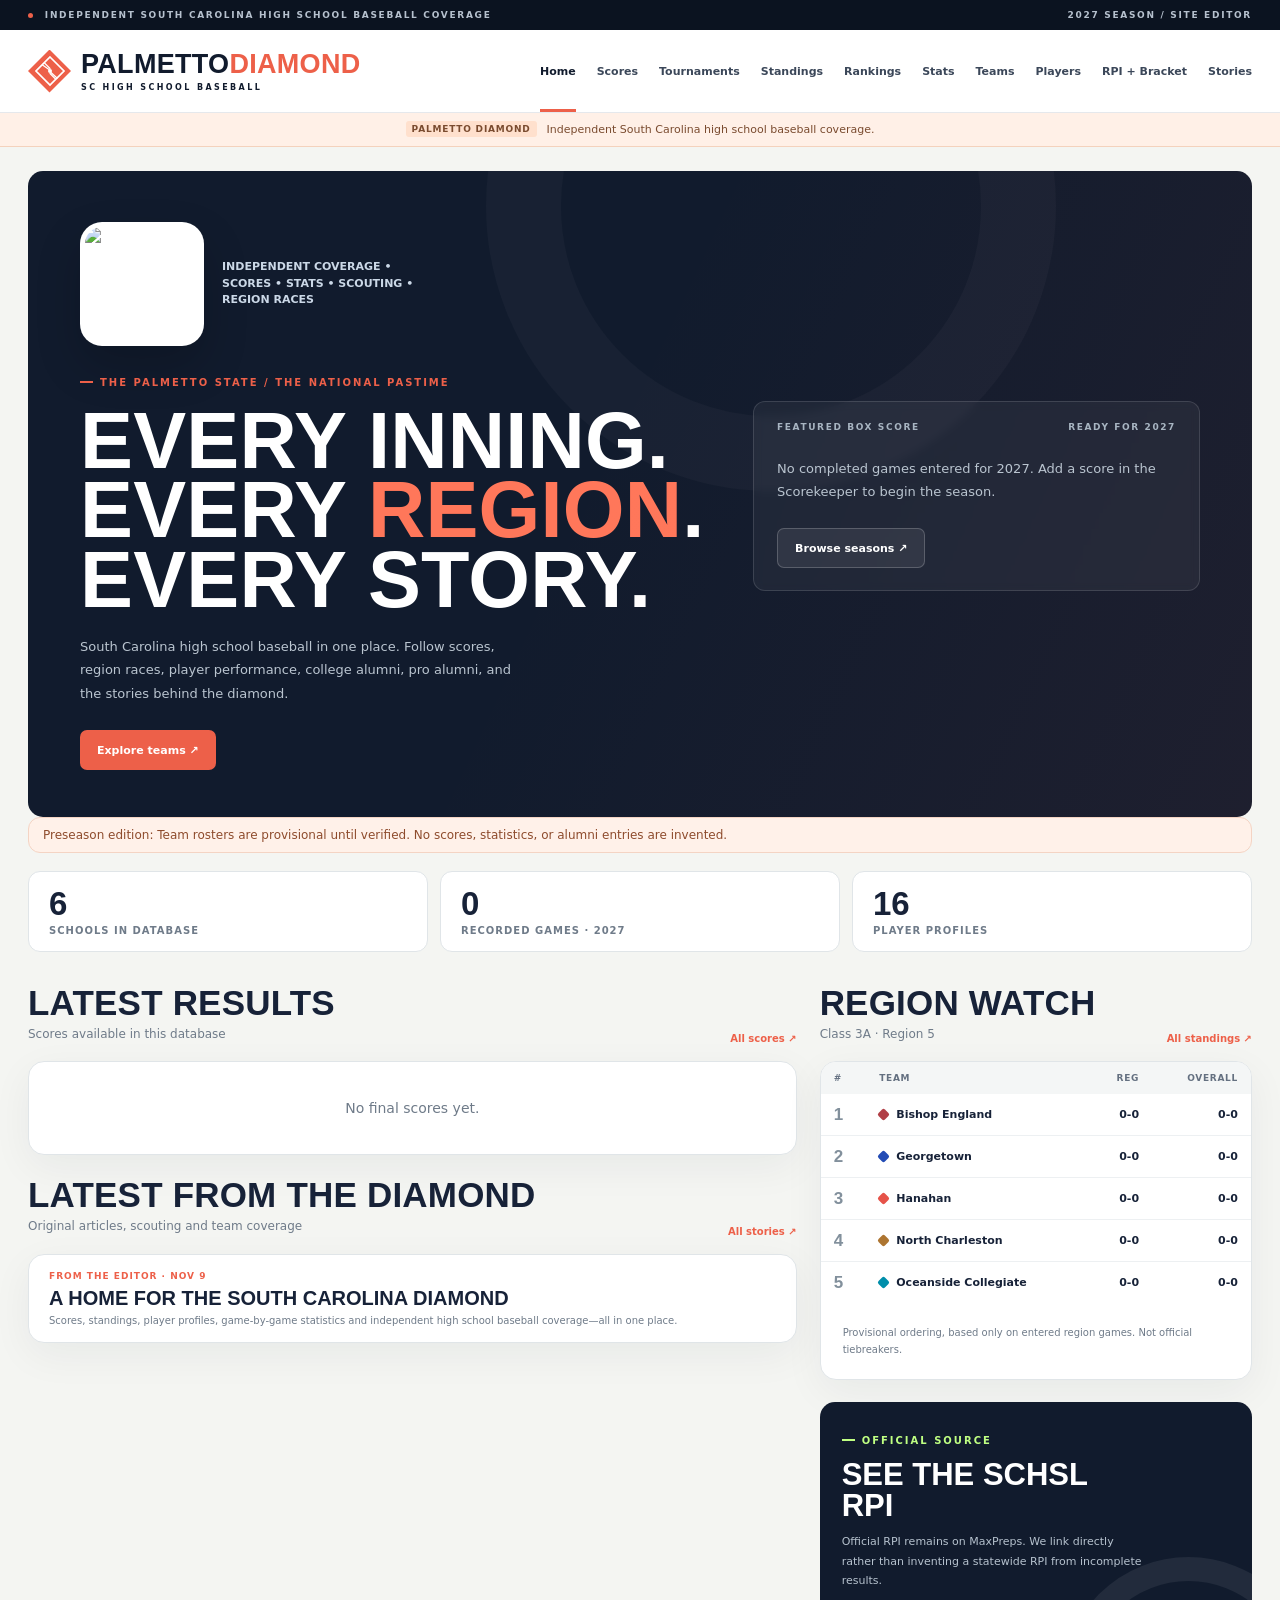
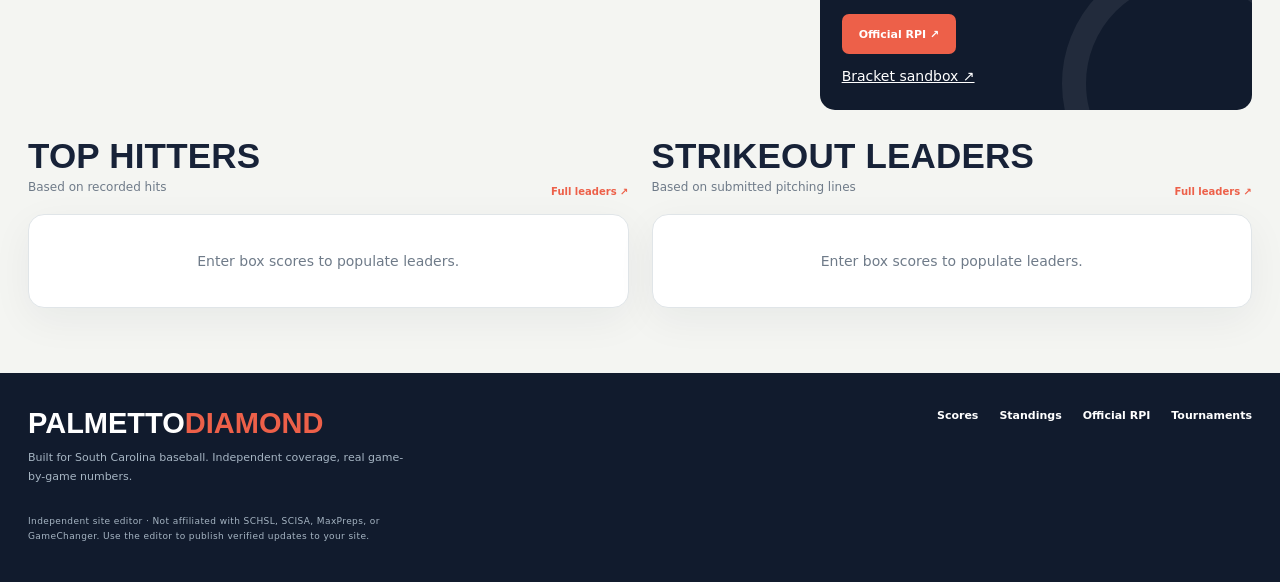
==== commit 8a9ee3cb: "Add files via upload" ====
--- a/index.html
+++ b/index.html
@@ -8,11 +8,14 @@
   <title>Palmetto Diamond | South Carolina High School Baseball</title>
   <link rel="icon" href="data:image/svg+xml,%3Csvg xmlns='http://www.w3.org/2000/svg' viewBox='0 0 100 100'%3E%3Crect width='100' height='100' fill='%23101827'/%3E%3Cpath d='M50 10 90 50 50 90 10 50Z' fill='none' stroke='%23f6694e' stroke-width='9'/%3E%3Ccircle cx='50' cy='50' r='13' fill='white'/%3E%3C/svg%3E">
   <link rel="stylesheet" href="styles.css">
+  <link rel="stylesheet" href="league-v6.css">
   <script src="app.js" defer></script>
   <script src="publish.js" defer></script>
+  <script src="enhancements.js" defer></script>
+  <script src="league-v6.js" defer></script>
 </head>
 <body>
-  <div class="top-ribbon"><div class="shell ribbon-inner"><span><span class="pulse-dot"></span> INDEPENDENT SOUTH CAROLINA HIGH SCHOOL BASEBALL COVERAGE</span><span id="edition-label">2027 PRESEASON <span class="ribbon-divider">/</span> SITE EDITOR</span></div></div>
+  <div class="top-ribbon"><div class="shell ribbon-inner"><span><span class="pulse-dot"></span> INDEPENDENT SCHSL + SCISA BASEBALL COVERAGE</span><span id="edition-label">2027 PRESEASON <span class="ribbon-divider">/</span> SITE EDITOR</span></div></div>
   <header class="site-header">
     <div class="shell nav-wrap">
       <a href="#home" class="brand" aria-label="Palmetto Diamond home">
@@ -35,7 +38,7 @@
   </header>
   <div id="demo-banner" class="demo-banner" role="status"> <span class="demo-badge">PRESEASON BUILD</span> Clean scores database · rosters remain provisional until verified. <a href="#admin">Edit site →</a></div>
   <main id="app" class="page-body shell" tabindex="-1"><div class="loading">Loading Palmetto Diamond...</div></main>
-  <footer class="footer"><div class="shell footer-inner"><div><span class="footer-name">PALMETTO<span>DIAMOND</span></span><p>Built for South Carolina baseball. Independent coverage, real game-by-game numbers.</p></div><div class="footer-links"><a href="#scores">Scores</a><a href="#standings">Standings</a><a href="#rpi">Official RPI</a><a href="#admin">Scorekeeper</a></div><p class="footer-small">Independent site editor · Not affiliated with SCHSL, MaxPreps, or GameChanger. Use the editor to publish verified updates to your site.</p></div></footer>
+  <footer class="footer"><div class="shell footer-inner"><div><span class="footer-name">PALMETTO<span>DIAMOND</span></span><p>Built for South Carolina baseball. Independent coverage, real game-by-game numbers.</p></div><div class="footer-links"><a href="#scores">Scores</a><a href="#standings">Standings</a><a href="#rpi">Official RPI</a><a href="#admin">Scorekeeper</a></div><p class="footer-small">Independent site editor · Not affiliated with SCHSL, SCISA, MaxPreps, or GameChanger. Use the editor to publish verified updates to your site.</p></div></footer>
   <div id="toast" role="status" aria-live="polite"></div>
 </body>
 </html>
--- a/styles.css
+++ b/styles.css
@@ -70,3 +70,51 @@
 /* On the public site the editor is invisible, not protected by obscurity; a GitHub token gates actual writes. */
 html:not(.editor-mode) .header-editor,html:not(.editor-mode) .quick-edit-wrap,html:not(.editor-mode) .inline-edit-shell,html:not(.editor-mode) a[href="#admin"],html:not(.editor-mode) button[data-action="add-school"],html:not(.editor-mode) button[data-action="new-story"],html:not(.editor-mode) button[data-action="admin-rpi"],html:not(.editor-mode) button[data-action="admin-prefs"],html:not(.editor-mode) button[data-action="manage-stories"],html:not(.editor-mode) button[data-action="inline-edit-story"],html:not(.editor-mode) button[data-action="inline-edit-team"],html:not(.editor-mode) button[data-action="inline-edit-site"]{display:none!important}
 @media(max-width:760px){.workflow-steps{grid-template-columns:1fr}.workflow-steps .step{padding:10px}}
+
+/* Palmetto Diamond 5.0: school colors, scouting opponents, tournaments and neutral-site fields */
+.team-themed .team-heading{
+  background:var(--team-primary);color:var(--team-on-primary);
+  border-left:9px solid var(--team-secondary);
+  box-shadow:inset 0 -7px 0 var(--team-secondary);
+}
+.team-themed .team-heading h1,.team-themed .team-heading .team-record strong{color:var(--team-on-primary)}
+.team-themed .team-heading p,.team-themed .team-heading .team-record small{color:var(--team-on-primary);opacity:.83}
+.team-themed .team-heading .eyebrow{color:var(--team-on-primary)!important;opacity:.9}
+.team-themed .team-heading .team-mark{background:var(--team-secondary)!important;color:var(--team-on-secondary);border:3px solid var(--team-on-primary)}
+.team-themed .metric{border-top:4px solid var(--team-secondary)}
+.team-themed .metric strong{color:var(--team-primary)}
+.team-themed .detail-tabs button.active,.team-themed .detail-tabs button:hover{background:var(--team-primary);color:var(--team-on-primary);border-color:var(--team-primary)}
+.team-themed .section-line h2,.team-themed .stat-group-heading{border-left:4px solid var(--team-secondary);padding-left:10px}
+.team-themed .panel a:not(.btn):hover,.team-themed .see-all{color:var(--team-primary)}
+.team-themed .qualification-banner{border-left:4px solid var(--team-secondary)}
+.team-secondary-rule{height:5px;display:flex;gap:0;margin:28px 0 5px;overflow:hidden;border-radius:8px}
+.team-secondary-rule span:first-child{background:var(--team-primary);width:65%}.team-secondary-rule span:last-child{background:var(--team-secondary);width:35%}
+.two-tone-tile{position:relative;border-top:5px solid var(--team-primary);overflow:hidden}
+.two-tone-tile:before{content:"";position:absolute;right:0;top:-5px;height:5px;width:33%;background:var(--team-secondary)}
+.two-tone-tile .team-tile-foot{border-top:1px solid #e9edf2;padding-top:12px}
+.two-tone-tile .team-tile-foot span:last-child{color:var(--team-primary)}
+.two-tone-tile .team-mark{border:3px solid var(--team-secondary)}
+.scouting-opponent-banner{display:flex;align-items:center;justify-content:space-between;flex-wrap:wrap;gap:8px;margin:0 0 14px;border:1px solid #c8dcf1;background:#edf6ff;color:#24496e;padding:12px 16px;border-radius:10px;font-size:12px}
+.scouting-opponent-banner strong{font-size:12px;letter-spacing:.03em}
+.scouting-opponent-banner span{color:#506984;font-size:11px}
+.venue-small{display:block;font-size:10px;line-height:1.45;color:#607085;font-weight:600;text-transform:none;max-width:220px}
+.event-label{font-weight:800;color:#ac4e36}
+.score-meta .venue-small{font-size:9px;margin-top:3px;max-width:120px}
+.game-venue-banner,.score-site-info{display:flex;align-items:center;flex-wrap:wrap;gap:8px;background:#f2f6fa;border-radius:8px;margin:4px 16px 12px;padding:11px 13px;color:#465c75;font-size:11px}
+.game-venue-banner span,.score-site-info span,.score-site-info strong{background:white;padding:4px 7px;border:1px solid #e4eaf0;border-radius:6px}
+.tournament-field-action{justify-content:end}
+.tournament-field-action .btn{align-self:flex-start}
+.tournament-grid{display:grid;grid-template-columns:repeat(2,minmax(0,1fr));gap:18px}
+.tournament-card{padding:22px;border-top:5px solid #e76748}
+.tournament-card h3{margin:8px 0 6px;font:900 29px/1.05 var(--display);text-transform:uppercase;letter-spacing:.015em}
+.tournament-card>p{font-size:12px;line-height:1.65;color:#607085;margin:4px 0 12px}
+.event-type{font-size:10px;color:#c45338;text-transform:uppercase;font-weight:900;letter-spacing:.07em}
+.event-count{font-weight:800;font-size:11px;color:#213951;margin:12px 0}
+.event-games{display:grid;gap:2px;max-height:330px;overflow:auto}
+.event-games>div{padding:9px 0;border-bottom:1px solid #edf0f3;display:grid;grid-template-columns:72px 1fr auto;gap:8px;align-items:center;font-size:11px}
+.event-games a{font-weight:800;color:#162d4b}
+.event-games small{color:#7a8794;font-size:10px}
+@media(max-width:830px){.tournament-grid{grid-template-columns:1fr}.scouting-opponent-banner{display:block}.scouting-opponent-banner span{display:block;margin-top:5px}}
+@media(max-width:590px){.team-themed .team-heading{padding:22px 16px;border-left-width:5px}.team-themed .team-heading h1{font-size:36px}.tournament-card{padding:16px}.event-games>div{grid-template-columns:58px 1fr}.event-games small{display:none}.score-site-info{margin:5px 0}}
+
+.score-event-mini{margin-top:5px;font-size:10px;line-height:1.45;color:#6d7d90;font-weight:700}
--- a/league-v6.css
+++ b/league-v6.css
@@ -0,0 +1,69 @@
+/* Palmetto Diamond v6 visual system: independent SCHSL/SCISA coverage and
+   condensed, bold, school-color scoreboards. No dependencies. */
+.v6-league-tabs{display:flex;align-items:center;gap:8px;overflow-x:auto;padding:5px 2px 13px;scrollbar-width:thin;margin:7px 0 9px}
+.v6-league-tabs button{white-space:nowrap;border:1px solid #dce4ed;background:#fff;color:#263d57;font-weight:850;padding:10px 14px;border-radius:10px;font-size:12px;cursor:pointer;transition:.18s}
+.v6-league-tabs button:hover{border-color:#a8b7c8;background:#f2f5fa}
+.v6-league-tabs button.active{background:#102c47;color:#fff;border-color:#102c47;box-shadow:0 5px 18px #15325325}
+.association-badge{display:inline-flex;vertical-align:middle;align-items:center;justify-content:center;border-radius:5px;padding:4px 7px;font-size:10px;letter-spacing:.65px;line-height:1;font-weight:900;background:#e9f0f8;color:#163f6d}
+.association-badge.scisa{background:#fff0cf;color:#86551c}
+.association-badge.out{background:#e7ebf0;color:#3f5268}
+.v6-team-league{display:flex;align-items:center;gap:10px;flex-wrap:wrap;padding:11px 15px;border:1px solid var(--line);border-radius:10px;background:white;margin:0 0 12px;color:#5a6d84;font-size:11px;font-weight:750}
+.v6-school-groups,.v6-standings-groups{display:grid;gap:24px;margin:18px 0 28px}
+.v6-section-head{display:flex;align-items:flex-end;justify-content:space-between;gap:12px;margin-bottom:12px}
+.v6-section-head h2{display:inline-block;margin:0 0 2px 8px;font:900 clamp(23px,3vw,29px)/1.12 var(--display,system-ui);color:#18314b}
+.v6-section-head p{margin:5px 0 0;color:#748397;font-size:12px}
+.v6-section-head>span{font-size:11px;font-weight:800;color:#63758b;white-space:nowrap}
+.v6-school-grid{display:grid;grid-template-columns:repeat(3,minmax(0,1fr));gap:13px}
+.v6-school-card{display:block;text-decoration:none;border-radius:13px;background:#fff;border:1px solid #dae3e9;overflow:hidden;box-shadow:0 8px 24px #1e375b0a;min-height:150px;transition:transform .17s,box-shadow .17s}
+.v6-school-card:hover{transform:translateY(-3px);box-shadow:0 13px 30px #1b36562b}
+.v6-school-card-band{height:7px;background:linear-gradient(90deg,var(--school-primary) 0 75%,var(--school-secondary) 75%)}
+.v6-school-card-body{padding:13px 15px 14px}
+.v6-school-meta{display:flex;align-items:center;justify-content:space-between;gap:5px;margin-bottom:11px}
+.v6-school-meta>span:last-child{font-size:10px;font-weight:800;color:#627187}
+.v6-school-line{display:flex;align-items:center;gap:10px;min-width:0}
+.v6-school-line .team-mark{flex:0 0 auto;transform:scale(.87);transform-origin:center}
+.v6-school-line strong{display:block;font:900 22px/1.05 var(--display,system-ui);color:#112d4d;margin-bottom:5px}
+.v6-school-line small{font-size:10px;color:#6a798b;font-weight:700}
+.v6-school-record{display:flex;justify-content:space-between;gap:8px;border-top:1px solid #edf0f4;padding-top:11px;margin-top:13px;color:#758395;font-size:10px;font-weight:800}
+.v6-school-record span{color:#b25134}
+.v6-empty-league{grid-column:1/-1;background:#fff;border:1px dashed #bdc9d6;border-radius:11px;padding:23px 18px;color:#64768b;font-size:13px}
+.v6-standing-section .panel{margin-top:10px}
+.v6-score-filters{margin-bottom:15px}
+.v6-scores-list{display:grid;gap:22px}
+.v6-game-day{display:grid;gap:9px}
+.v6-date-heading{display:flex;gap:15px;align-items:center;justify-content:space-between;border-bottom:1px solid #d5e0eb;padding:5px 0 9px}
+.v6-date-heading h2{font:900 21px/1.1 var(--display,system-ui);letter-spacing:.2px;color:#163450;margin:0}
+.v6-date-heading span{font-size:10px;font-weight:900;text-transform:uppercase;letter-spacing:1px;color:#8291a2}
+.v6-score-grid{display:grid;grid-template-columns:repeat(2,minmax(0,1fr));gap:13px}
+.v6-score-card{display:block;background:white;border-radius:12px;overflow:hidden;border:1px solid #cedbe7;box-shadow:0 9px 28px #0c29411b;color:#122e4a;text-decoration:none;transition:transform .16s,box-shadow .16s}
+.v6-score-card:hover{transform:translateY(-2px);box-shadow:0 12px 30px #10283f32}
+.v6-score-card:focus-visible{outline:3px solid #ed7b45;outline-offset:4px}
+.v6-score-card-head{height:27px;display:flex;align-items:center;justify-content:space-between;gap:8px;padding:0 11px;background:#112a47;color:#d7e3f0;font-size:10px;font-weight:800;letter-spacing:.3px}
+.v6-score-card-head>span:first-child{min-width:0;overflow:hidden;text-overflow:ellipsis;white-space:nowrap}
+.v6-status{font-size:8.5px;font-weight:900;letter-spacing:.9px;padding:4px 7px;border-radius:4px;white-space:nowrap}
+.v6-status.final{background:#d6f3e5;color:#0d7145}
+.v6-status.upcoming{background:#e1eafa;color:#174d89}
+.v6-score-match{display:grid;grid-template-columns:minmax(0,1fr) 26px minmax(0,1fr);position:relative;background:#0c2136;min-height:76px}
+.v6-score-side{display:flex;align-items:center;justify-content:space-between;gap:7px;min-width:0;padding:12px 10px;background:var(--side-primary);color:var(--side-contrast);border-bottom:4px solid var(--side-secondary)}
+.v6-score-side.is-winner .v6-score-number{text-shadow:0 0 1px currentColor}
+.v6-side-identity{display:flex;align-items:center;gap:8px;min-width:0}
+.v6-side-copy{min-width:0}
+.v6-side-copy strong{display:block;font:900 clamp(13px,1.45vw,18px)/1.05 var(--display,system-ui);letter-spacing:-.15px;overflow-wrap:anywhere}
+.v6-side-copy small{display:block;font-size:9px;margin-top:4px;font-weight:800;opacity:.86;white-space:nowrap}
+.v6-side-logo{width:33px;height:33px;object-fit:contain;flex-shrink:0;border-radius:50%;padding:3px;background:#ffffffd9;box-shadow:0 0 0 1px #ffffff66}
+.v6-side-monogram{width:32px;height:32px;flex-shrink:0;display:grid;place-items:center;border-radius:50%;border:1px solid currentColor;opacity:.9;font:900 10px/1 system-ui;letter-spacing:.1px}
+.v6-score-number{font:900 28px/1 var(--display,system-ui);font-variant-numeric:tabular-nums;text-align:right;white-space:nowrap;flex-shrink:0}
+.v6-score-versus{display:grid;place-items:center;font:900 10px/1 system-ui;color:#d7e3ee;background:#0c2036;z-index:1}
+.v6-score-card-foot{min-height:27px;padding:5px 11px;display:flex;justify-content:space-between;align-items:center;gap:9px;color:#546c85;font-size:10px;font-weight:700}
+.v6-score-card-foot>span{min-width:0;white-space:nowrap;overflow:hidden;text-overflow:ellipsis}
+.v6-score-card-foot>strong{flex-shrink:0;white-space:nowrap;color:#ad5534;font-weight:900;font-size:10px}
+@media(max-width:1120px){.v6-score-grid{grid-template-columns:1fr}.v6-school-grid{grid-template-columns:repeat(2,minmax(0,1fr))}.v6-side-copy strong{font-size:17px}}
+@media(max-width:650px){.v6-school-grid{grid-template-columns:1fr}.v6-league-tabs button{font-size:11px;padding:9px 11px}.v6-section-head h2{font-size:23px}.v6-score-card-head{height:25px}.v6-score-side{padding:9px 7px;gap:5px}.v6-side-identity{gap:5px}.v6-side-logo,.v6-side-monogram{width:26px;height:26px}.v6-side-copy strong{font-size:clamp(13px,3.7vw,17px)}.v6-side-copy small{font-size:8px}.v6-score-number{font-size:26px}.v6-score-match{grid-template-columns:minmax(0,1fr) 20px minmax(0,1fr);min-height:70px}.v6-date-heading h2{font-size:19px}.v6-score-card-foot{font-size:9px}}
+@media(prefers-reduced-motion:reduce){.v6-school-card,.v6-score-card,.v6-league-tabs button{transition:none}}
+/* Keep the filtering area compact on phones so score cards are visible sooner. */
+@media(max-width:650px){
+  .v6-score-filters{display:grid;grid-template-columns:repeat(2,minmax(0,1fr));gap:9px;padding:11px;margin-bottom:12px}
+  .v6-score-filters .filter-item{min-width:0;width:100%;max-width:none;flex:none}
+  .v6-score-filters .filter-item.grow{grid-column:span 2}
+  .v6-score-filters select{width:100%;min-width:0;max-width:100%}
+}
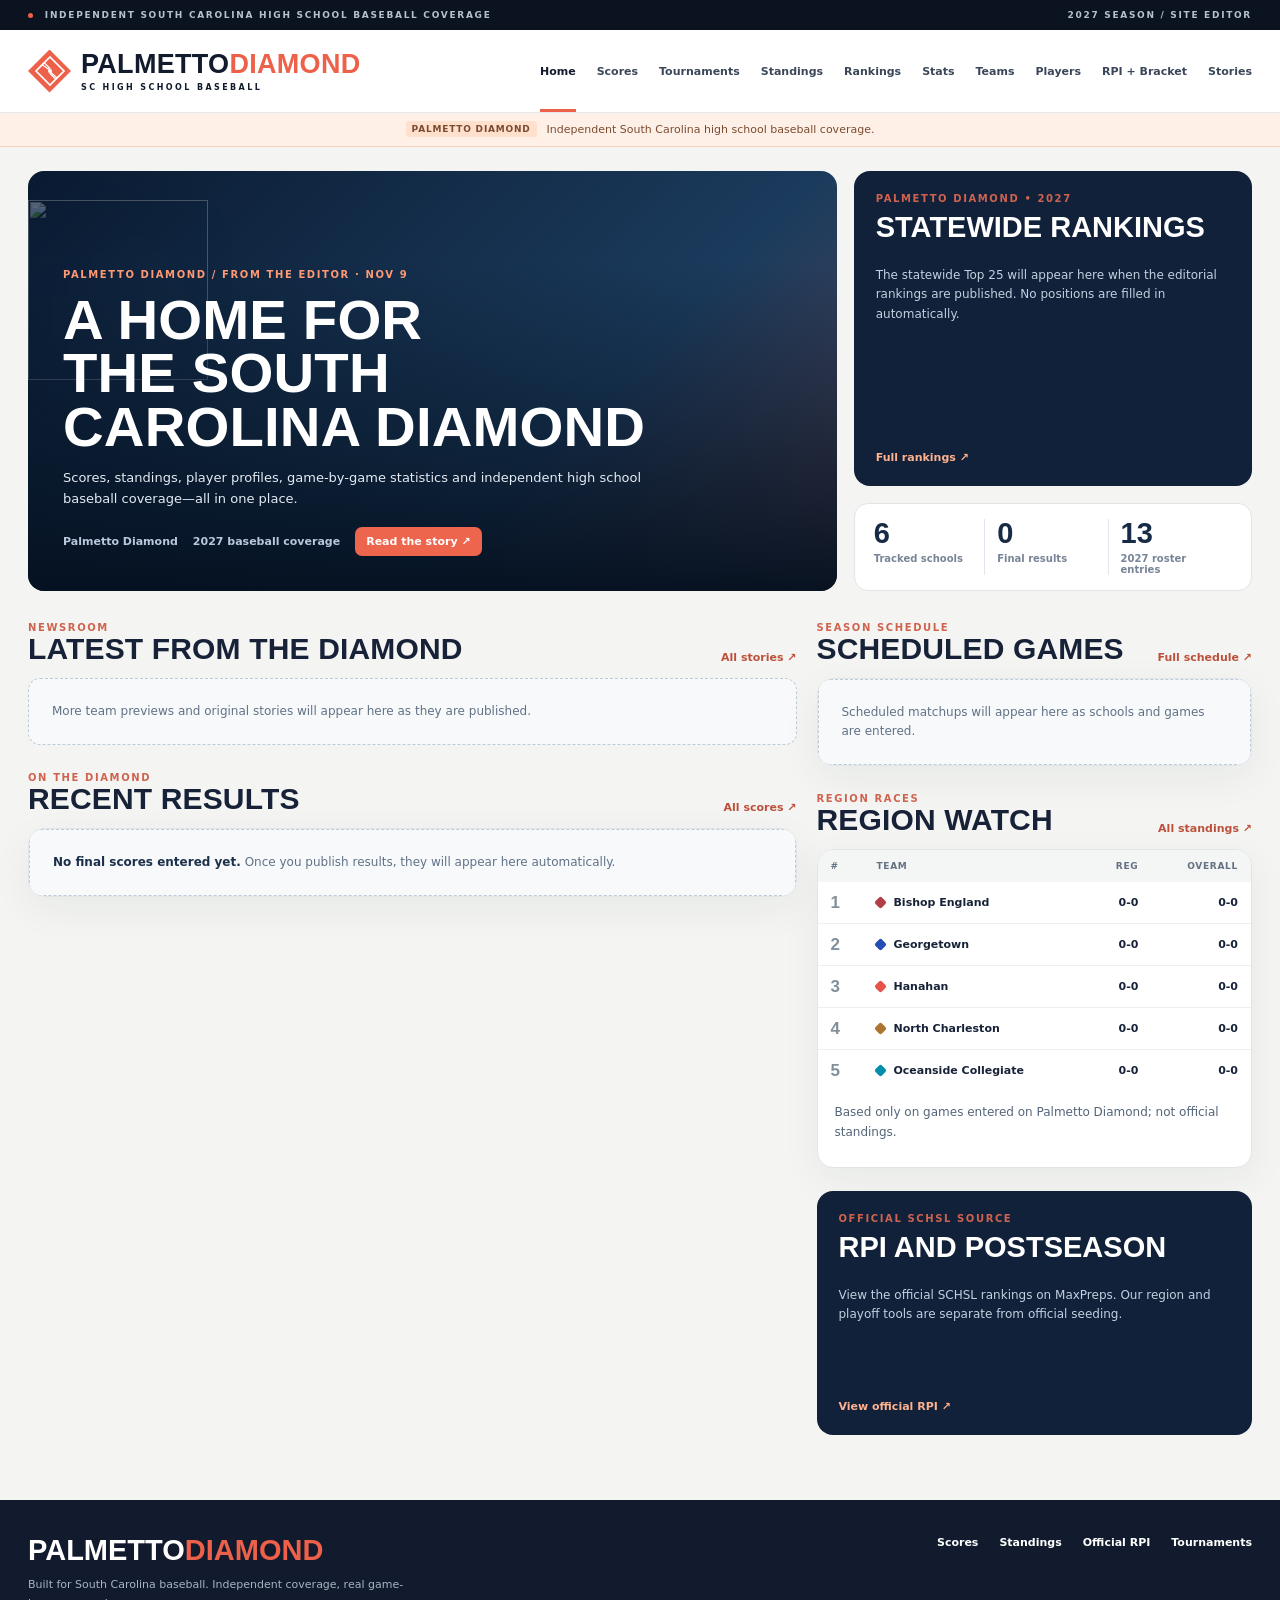
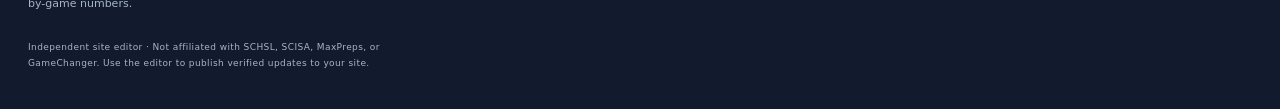
==== commit 5c2e2349: "Add files via upload" ====
--- a/index.html
+++ b/index.html
@@ -4,15 +4,349 @@
   <meta charset="utf-8">
   <meta name="viewport" content="width=device-width, initial-scale=1">
   <meta name="theme-color" content="#101827">
+  <meta property="og:type" content="website">
+  <meta property="og:site_name" content="Palmetto Diamond">
+  <meta property="og:title" content="Palmetto Diamond | South Carolina High School Baseball">
+  <meta property="og:description" content="Scores, region standings, team pages, player statistics and original coverage of South Carolina high school baseball.">
+  <meta name="twitter:card" content="summary_large_image">
   <meta name="description" content="Palmetto Diamond: South Carolina high school baseball scores, standings, player stats, rankings, and independent coverage.">
-  <title>Palmetto Diamond | South Carolina High School Baseball</title>
+  <title>Palmetto Diamond | South Carolina High School Baseball (v8)</title>
   <link rel="icon" href="data:image/svg+xml,%3Csvg xmlns='http://www.w3.org/2000/svg' viewBox='0 0 100 100'%3E%3Crect width='100' height='100' fill='%23101827'/%3E%3Cpath d='M50 10 90 50 50 90 10 50Z' fill='none' stroke='%23f6694e' stroke-width='9'/%3E%3Ccircle cx='50' cy='50' r='13' fill='white'/%3E%3C/svg%3E">
-  <link rel="stylesheet" href="styles.css">
-  <link rel="stylesheet" href="league-v6.css">
-  <script src="app.js" defer></script>
-  <script src="publish.js" defer></script>
-  <script src="enhancements.js" defer></script>
-  <script src="league-v6.js" defer></script>
+  <style id="pd-core-style">
+:root{--navy:#111b2d;--navy2:#1a283e;--ink:#172238;--muted:#6f7b89;--bg:#f4f5f2;--white:#fff;--line:#e0e5e8;--orange:#ed6049;--orange2:#ff775a;--lime:#bfff82;--blue:#3363c7;--soft:#f0f3f5;--shadow:0 12px 40px rgba(12,28,51,.055);--radius:16px;--display:'Barlow Condensed',Impact,'Arial Narrow',sans-serif;--body:'DM Sans',system-ui,-apple-system,sans-serif}
+*{box-sizing:border-box}html{scroll-behavior:smooth}body{margin:0;min-height:100vh;color:var(--ink);background:var(--bg);font-family:var(--body);font-size:14px;-webkit-font-smoothing:antialiased}button,input,select,textarea{font:inherit}button{cursor:pointer}a{color:inherit;text-decoration:none}a:hover{color:var(--orange)}.shell{max-width:1350px;margin:0 auto;padding-left:28px;padding-right:28px}.top-ribbon{background:#0b1320;color:#b6c1ce;font-size:9px;font-weight:800;letter-spacing:1.7px}.ribbon-inner{display:flex;justify-content:space-between;gap:12px;align-items:center;min-height:30px}.pulse-dot{display:inline-block;width:5px;height:5px;background:var(--orange);border-radius:50%;margin-right:7px;vertical-align:middle}.ribbon-divider{margin:0 8px;color:#5c687a}.site-header{background:#fff;position:sticky;z-index:25;top:0;box-shadow:0 1px 0 #e5e8ec}.nav-wrap{min-height:82px;display:flex;align-items:center;gap:36px}.brand{display:flex;align-items:center;flex-shrink:0;gap:10px;color:var(--navy)}.brand:hover{color:var(--navy)}.brand-symbol{display:grid;place-items:center;width:43px;height:43px;background:var(--orange);color:#fff;clip-path:polygon(50% 0%,100% 50%,50% 100%,0% 50%)}.brand-symbol svg{height:32px;width:32px}.brand-copy{display:flex;flex-direction:column;line-height:.94}.brand-copy strong{font:800 27px/1 var(--display);letter-spacing:.3px;white-space:nowrap}.brand-copy strong span{color:var(--orange)}.brand-copy small{font-size:8px;font-weight:800;letter-spacing:2.4px;margin-top:6px}.site-nav{display:flex;gap:21px;align-self:stretch;align-items:center;white-space:nowrap;margin-left:auto}.site-nav a{font-size:11px;color:#3b4759;font-weight:800;display:flex;align-items:center;height:100%;border-bottom:3px solid transparent;padding-top:3px}.site-nav a.active,.site-nav a:hover{color:var(--navy);border-bottom-color:var(--orange)}.header-editor{background:var(--navy);color:white!important;display:flex;align-items:center;gap:7px;padding:11px 13px;border-radius:7px;font-size:11px;font-weight:800;white-space:nowrap}.header-editor.active,.header-editor:hover{background:var(--orange)}.header-editor svg{height:14px;width:14px;fill:none;stroke:currentColor;stroke-width:2}.demo-banner{display:flex;align-items:center;gap:10px;justify-content:center;text-align:center;background:#fff0e7;color:#7a4b2f;font-size:11px;padding:9px 15px;border-bottom:1px solid #f4d2bd}.demo-badge{font-size:9px;letter-spacing:.8px;background:#ffe0cd;border-radius:3px;padding:3px 6px;font-weight:800}.demo-banner a{text-decoration:underline;font-weight:800}.page-body{padding-top:24px;padding-bottom:65px;min-height:calc(100vh - 210px)}.loading{padding:70px;text-align:center;color:var(--muted)}.eyebrow{display:inline-flex;align-items:center;gap:7px;color:var(--orange);font-size:10px;letter-spacing:2px;text-transform:uppercase;font-weight:800}.eyebrow:before{content:'';display:inline-block;width:13px;height:2px;background:currentColor}.hero{min-height:380px;display:grid;grid-template-columns:1.18fr .82fr;gap:30px;position:relative;overflow:hidden;background:var(--navy);border-radius:15px;color:#fff;padding:51px 52px 47px;isolation:isolate}.hero:before{content:'';position:absolute;width:420px;height:420px;right:16%;top:-250px;border:75px solid rgba(255,255,255,.028);border-radius:50%;z-index:-1}.hero:after{content:'';position:absolute;inset:0;background:linear-gradient(115deg,transparent 45%,rgba(237,96,73,.06) 99%);pointer-events:none}.hero h1{font:900 clamp(54px,6.2vw,91px)/.88 var(--display);letter-spacing:.2px;text-transform:uppercase;margin:18px 0 20px;max-width:660px}.hero h1 em{color:var(--orange2);font-style:normal}.hero p{color:#bac5d0;font-size:13px;line-height:1.8;max-width:445px;margin:0 0 25px}.hero-actions{display:flex;gap:10px;flex-wrap:wrap}.btn{border:0;background:var(--orange);color:white;display:inline-flex;align-items:center;gap:8px;padding:12px 17px;border-radius:7px;font-weight:800;font-size:11px;min-height:40px;transition:transform .1s,background .2s;justify-content:center}.btn:hover{background:#dc503b;color:#fff;transform:translateY(-1px)}.btn.ghost{background:#ffffff12;border:1px solid #ffffff34;color:white}.btn.ghost:hover{background:#ffffff25}.btn.dark{background:var(--navy)}.btn.dark:hover{background:#263852}.btn.light{background:white;border:1px solid var(--line);color:var(--ink)}.btn.light:hover{background:var(--soft)}.btn.sm{min-height:32px;padding:8px 11px;font-size:10px}.btn:disabled{opacity:.5;cursor:not-allowed}.hero-card{align-self:center;z-index:1;background:#ffffff0d;border:1px solid #ffffff21;border-radius:12px;padding:20px 23px 22px;backdrop-filter:blur(4px)}.hero-card .label{font-weight:800;color:#a8b5c2;font-size:9px;letter-spacing:1.6px;display:flex;justify-content:space-between;text-transform:uppercase}.hero-game{display:grid;grid-template-columns:1fr 62px 1fr;align-items:center;text-align:center;margin:17px 0 12px;gap:4px}.hero-game strong{display:block;font:800 24px/1 var(--display);text-transform:uppercase}.hero-game .nickname{font:600 10px var(--body);color:#b7c2ce;margin-top:5px;display:block}.hero-game .score{font:900 58px/1 var(--display);letter-spacing:1px}.hero-score-line{font:800 11px var(--body);letter-spacing:1px;color:var(--lime)}.hero-card-bottom{border-top:1px solid #ffffff26;padding-top:13px;margin-top:16px;display:flex;justify-content:space-between;font-size:10px;color:#c3cbd5}.section-line{display:flex;justify-content:space-between;align-items:flex-end;margin-bottom:17px;gap:16px}.section-line h2,.page-heading h1{margin:0;font:900 35px/1 var(--display);text-transform:uppercase;letter-spacing:.2px}.section-line p,.page-heading p{color:var(--muted);line-height:1.6;margin:5px 0 0;font-size:12px}.section-line .see-all{font-size:10px;font-weight:800;color:var(--orange);white-space:nowrap}.section-line .see-all:hover{text-decoration:underline}.page-heading{display:flex;justify-content:space-between;align-items:end;gap:15px;margin:13px 0 24px}.page-heading h1{font-size:47px}.page-heading .header-actions{display:flex;gap:8px;flex-wrap:wrap}.content-grid{display:grid;grid-template-columns:1.28fr .72fr;gap:23px}.home-grid{margin-top:33px}.stack{display:flex;flex-direction:column;gap:22px}.panel{background:var(--white);border:1px solid var(--line);border-radius:var(--radius);box-shadow:var(--shadow);overflow:hidden}.panel-pad{padding:21px 22px}.panel-head{padding:17px 20px;border-bottom:1px solid var(--line);display:flex;justify-content:space-between;align-items:center;gap:12px}.panel-head h3{font:800 18px/1 var(--display);margin:0;text-transform:uppercase}.panel-head small,.subtext{font-size:10px;color:var(--muted)}.panel-head a{font-size:10px;color:var(--orange);font-weight:800}.score-row{display:grid;grid-template-columns:95px 1fr 72px auto;align-items:center;gap:15px;padding:17px 20px;border-bottom:1px solid #edf0f2}.score-row:last-child{border-bottom:none}.score-meta{font-size:10px;font-weight:800;text-transform:uppercase;color:var(--muted);line-height:1.75}.score-teams{display:flex;flex-direction:column;gap:8px}.score-team{display:flex;align-items:center;gap:8px;font-weight:800;font-size:12px}.team-dot{width:9px;height:9px;display:inline-block;flex:0 0 auto;background:var(--team-color,#ccc);border-radius:2px;transform:rotate(45deg)}.score-points{display:flex;flex-direction:column;align-items:center;gap:5px;font:800 21px/1 var(--display)}.score-points strong.winner{color:var(--orange)}.tag{display:inline-flex;align-items:center;padding:5px 8px;border-radius:5px;font-size:9px;font-weight:800;letter-spacing:.5px;text-transform:uppercase;white-space:nowrap}.tag.final{background:#e5f6e9;color:#267849}.tag.playoff{background:#fff0e7;color:#b95833}.tag.region{background:#e8edff;color:#4d64b6}.tag.none{background:#eef1f3;color:#6f7985}.score-row .score-open{font-size:10px;font-weight:800;border:1px solid var(--line);padding:8px 9px;border-radius:5px;color:var(--ink);white-space:nowrap}.score-row .score-open:hover{border-color:var(--orange);color:var(--orange)}.stat-chips{display:grid;grid-template-columns:repeat(3,1fr);gap:12px;margin:16px 0 0}.stat-chip{border:1px solid var(--line);background:#fff;border-radius:12px;padding:15px 20px}.stat-chip strong{font:900 33px/1 var(--display)}.stat-chip span{display:block;font-size:10px;text-transform:uppercase;color:var(--muted);font-weight:800;letter-spacing:1px;margin-top:5px}.table-wrap{overflow:auto;width:100%}table{border-collapse:collapse;min-width:100%;white-space:nowrap;font-size:11px}th{background:#f4f6f6;color:#647080;font-size:9px;letter-spacing:.7px;text-transform:uppercase;text-align:left;padding:11px 12px;font-weight:800}td{border-bottom:1px solid #edf0f2;padding:12px;font-weight:600}tr:last-child td{border-bottom:0}tr:hover td{background:#fbfcfc}th.num,td.num{text-align:right;font-variant-numeric:tabular-nums}td.highlight{color:var(--orange);font-weight:800}td a{font-weight:800}td a:hover{text-decoration:underline}.mini-standings td{padding:12px 13px}.mini-standings th{padding:11px 13px}.rank{font:900 17px/1 var(--display);color:#82909c}.team-link{display:inline-flex;gap:8px;align-items:center}.summary-card{background:var(--navy);color:#fff;padding:26px 22px;border-radius:15px;overflow:hidden;position:relative}.summary-card:before{content:'';position:absolute;right:-63px;bottom:-100px;height:205px;width:205px;border:24px solid rgba(255,255,255,.07);border-radius:50%}.summary-card h3{font:900 31px/1 var(--display);margin:13px 0 11px;text-transform:uppercase;max-width:290px}.summary-card p{font-size:11px;color:#b6c2ce;line-height:1.8;max-width:300px;margin-bottom:23px}.summary-card .eyebrow{color:var(--lime)}.home-bottom{margin-top:28px;display:grid;grid-template-columns:1fr 1fr;gap:23px}.article-list{display:flex;flex-direction:column}.article-link{padding:16px 20px;border-bottom:1px solid var(--line);display:flex;flex-direction:column;gap:6px}.article-link:last-child{border-bottom:0}.article-link .category{font-size:9px;color:var(--orange);font-weight:800;text-transform:uppercase;letter-spacing:1px}.article-link strong{font:800 20px/1.1 var(--display);text-transform:uppercase}.article-link small{font-size:10px;color:var(--muted)}.filter-bar{display:flex;align-items:end;flex-wrap:wrap;gap:10px;background:#fff;border:1px solid var(--line);padding:14px;border-radius:12px;margin-bottom:19px}.filter-bar label,.field label{display:block;font-size:9px;letter-spacing:1px;font-weight:800;text-transform:uppercase;color:#647181;margin-bottom:6px}.filter-bar .filter-item{min-width:140px;flex:0 1 185px}.filter-bar .filter-item.grow{flex:1 1 230px}.input,select,textarea{width:100%;height:37px;border:1px solid #dce2e6;border-radius:7px;background:#fff;color:var(--ink);outline:none;padding:8px 10px;font-size:11px}.input:focus,select:focus,textarea:focus{border-color:#ee6a52;box-shadow:0 0 0 3px #f46c501a}.input::placeholder,textarea::placeholder{color:#a1aab3}textarea{min-height:95px;resize:vertical;line-height:1.55}.empty{padding:38px 20px;color:var(--muted);text-align:center}.empty strong{display:block;font:800 23px var(--display);color:var(--ink);text-transform:uppercase;margin-bottom:6px}.empty p{font-size:11px;line-height:1.7;max-width:440px;margin:7px auto 13px}.muted{color:var(--muted)}.text-orange{color:var(--orange)}.w-100{width:100%}.small-note{font-size:10px;color:var(--muted);line-height:1.7}.subnav{display:flex;gap:5px;flex-wrap:wrap;margin:0 0 20px}.subnav button{border:1px solid var(--line);background:#fff;color:var(--ink);font-weight:800;font-size:10px;padding:9px 13px;border-radius:7px}.subnav button.active{background:var(--navy);border-color:var(--navy);color:white}.subnav button:hover:not(.active){border-color:var(--orange)}.pill{display:inline-flex;border:1px solid #dee4e6;background:#f8fafb;border-radius:20px;font-size:10px;font-weight:800;color:#506173;padding:5px 10px}.info-band{display:flex;align-items:center;justify-content:space-between;flex-wrap:wrap;gap:13px;background:#e9eef5;border:1px solid #d8e1ec;padding:15px 18px;border-radius:11px;font-size:11px;color:#41536c;line-height:1.7;margin-bottom:21px}.info-band.warning{background:#fff4e9;border-color:#f7ddc9;color:#865536}.info-band strong{color:var(--ink)}.info-band a{color:#bd4f38;font-weight:800;text-decoration:underline}.score-cards{display:grid;gap:13px}.score-card{padding:17px 19px;background:#fff;border:1px solid var(--line);border-radius:13px}.score-card-header,.score-card-footer{display:flex;align-items:center;justify-content:space-between;gap:12px}.score-card-header{font-size:10px;font-weight:800;color:var(--muted);margin-bottom:15px}.score-card-footer{margin-top:14px;padding-top:12px;border-top:1px solid #edf0f2}.score-card-main{display:grid;grid-template-columns:1fr 47px 1fr;align-items:center;text-align:center;gap:8px}.score-card-main .team-name{font:800 25px/1 var(--display);text-transform:uppercase}.score-card-main small{display:block;margin-top:4px;color:var(--muted);font-size:10px}.score-card-main .score-num{font:900 45px/1 var(--display)}.score-card-main .vs{font:900 13px var(--display);color:#97a2aa}.score-card-main .winner{color:var(--orange)}.card-btn{border:0;background:none;color:var(--orange);font-weight:800;font-size:10px}.card-btn:hover{text-decoration:underline}.team-grid{display:grid;grid-template-columns:repeat(3,minmax(0,1fr));gap:14px}.team-tile{border:1px solid var(--line);background:#fff;border-radius:12px;padding:21px;display:flex;flex-direction:column;gap:14px;min-height:175px;transition:transform .15s,box-shadow .15s}.team-tile:hover{transform:translateY(-3px);box-shadow:var(--shadow);color:var(--ink)}.team-tile-top{display:flex;justify-content:space-between;align-items:center}.team-mark{display:grid;place-items:center;color:#fff;background:var(--team-color,var(--orange));height:49px;width:49px;border-radius:10px;font:900 22px/1 var(--display);letter-spacing:.5px}.team-tile h3{margin:0;font:900 25px/1 var(--display);text-transform:uppercase}.team-tile p{font-size:10px;color:var(--muted);margin:4px 0 0}.team-tile-foot{display:flex;justify-content:space-between;align-items:center;font-size:10px;font-weight:800}.team-heading{background:var(--navy);color:#fff;border-radius:14px;padding:29px 31px;display:flex;align-items:center;gap:20px;flex-wrap:wrap;margin-bottom:20px}.team-heading h1{font:900 48px/1 var(--display);margin:2px 0 5px;text-transform:uppercase}.team-heading p{font-size:11px;color:#c3cbd3;margin:0}.team-heading .team-mark{height:69px;width:69px;font-size:27px;border-radius:12px}.team-heading .team-record{margin-left:auto;text-align:right}.team-heading .team-record strong{font:900 37px var(--display);display:block}.team-heading .team-record small{color:#c0c8d2;font-size:10px;font-weight:800}.back-link{border:0;background:none;padding:0;color:var(--orange);font-weight:800;font-size:10px;display:inline-flex;align-items:center;margin:0 0 16px;cursor:pointer}.back-link:hover{text-decoration:underline}.detail-grid{display:grid;grid-template-columns:1fr 1fr;gap:20px}.game-title{display:grid;grid-template-columns:1fr 75px 1fr;align-items:center;text-align:center;padding:26px 20px 19px;gap:8px}.game-title h2{font:900 34px var(--display);text-transform:uppercase;margin:0}.game-title .result{font:900 54px/1 var(--display)}.game-title small{display:block;color:var(--muted);font-size:10px;margin-top:4px}.game-title .final-label{font:800 11px/1 var(--body);letter-spacing:.5px;color:var(--muted)}.line-score{padding:12px 17px 19px}.line-score th,.line-score td{padding:9px 12px}.line-score th:first-child{min-width:125px}.stat-group-heading{display:flex;justify-content:space-between;align-items:center;gap:8px;padding:14px 18px;background:#eef1f5;font:900 18px/1 var(--display);text-transform:uppercase}.stat-group-heading small{font:700 10px var(--body);color:var(--muted);text-transform:none}.stat-box-label{font:800 13px var(--display);color:#263247;text-transform:uppercase;margin:21px 18px 8px}.extra-stats{padding:6px 18px 17px;font-size:11px;color:#46566a;line-height:1.9}.stat-table td,.stat-table th{padding:10px 12px}.stat-table .first-col{position:sticky;left:0;background:#fff;z-index:2;font-weight:800;min-width:115px}.stat-table th.first-col{background:#f4f6f6;z-index:3}.stat-table tbody tr:hover .first-col{background:#fbfcfc}.article-cards{display:grid;grid-template-columns:repeat(3,minmax(0,1fr));gap:15px}.article-card{background:#fff;border:1px solid var(--line);border-radius:13px;overflow:hidden;display:flex;flex-direction:column;transition:transform .15s}.article-card:hover{transform:translateY(-3px);color:var(--ink)}.article-thumb{min-height:142px;background:linear-gradient(135deg,#1b2d45,#0d1625);position:relative;padding:23px;display:flex;align-items:flex-end;overflow:hidden}.article-thumb:before{content:'';position:absolute;top:-50px;right:-20px;height:170px;width:170px;border:18px solid #ffffff15;border-radius:50%}.article-thumb .big-number{font:900 75px/1 var(--display);color:#ffffff13;position:absolute;right:12px;bottom:-19px}.article-thumb span{position:relative;font:900 26px/1 var(--display);color:white;text-transform:uppercase}.article-card-content{padding:20px}.article-card h3{font:900 25px/1 var(--display);text-transform:uppercase;margin:10px 0}.article-card p{color:var(--muted);line-height:1.7;font-size:11px}.article-card .meta{font-size:9px;font-weight:800;color:var(--orange);letter-spacing:1px;text-transform:uppercase}.reading-width{max-width:830px;margin:auto}.article-hero{padding:40px;background:var(--navy);color:white;border-radius:16px;margin-bottom:26px}.article-hero h1{font:900 clamp(40px,6vw,72px)/.95 var(--display);margin:15px 0;text-transform:uppercase}.article-hero p{color:#c6d0dd;line-height:1.7}.article-body{font-size:15px;line-height:1.95;white-space:pre-line;padding:3px 7px}.article-body p{margin-bottom:21px}.official-box{padding:29px;background:var(--navy);color:#fff;border-radius:14px;display:flex;justify-content:space-between;gap:20px;align-items:center;margin-bottom:25px}.official-box h2{font:900 35px/1 var(--display);margin:0 0 10px;text-transform:uppercase}.official-box p{font-size:11px;line-height:1.7;color:#bdc8d3;max-width:700px;margin:0}.official-box .btn{flex-shrink:0}.bracket{display:grid;grid-template-columns:repeat(3,1fr);gap:20px;align-items:stretch;min-height:420px}.bracket-col{display:flex;flex-direction:column;justify-content:space-around;gap:14px}.bracket-title{font:900 17px var(--display);text-transform:uppercase;margin-bottom:10px}.match{border:1px solid #dce2e8;background:#fff;border-radius:9px;overflow:hidden}.match .match-row{display:flex;justify-content:space-between;padding:13px 12px;align-items:center;font-size:10px;font-weight:800;gap:8px}.match .match-row+.match-row{border-top:1px solid #e5e9eb}.match .seed{color:var(--orange);font:900 17px var(--display);display:inline-block;width:20px}.match .tbd{color:#9ca7b0}.bracket-col:nth-child(2){padding-top:75px;padding-bottom:75px}.bracket-col:nth-child(3){padding-top:150px;padding-bottom:150px}.metric-grid{display:grid;grid-template-columns:repeat(4,1fr);gap:13px;margin-bottom:22px}.metric{background:white;border:1px solid var(--line);padding:18px;border-radius:11px}.metric strong{font:900 33px/1 var(--display);display:block}.metric small{font-size:9px;letter-spacing:.8px;text-transform:uppercase;color:var(--muted);font-weight:800}.admin-layout{display:grid;grid-template-columns:minmax(0,1fr) 272px;gap:21px;align-items:start}.admin-content{min-width:0}.admin-sidebar{display:flex;flex-direction:column;gap:13px}.admin-sidebar .panel-pad{padding:19px}.admin-sidebar h3{font:900 21px var(--display);margin:0 0 10px;text-transform:uppercase}.admin-sidebar p{font-size:11px;line-height:1.7;color:var(--muted)}.admin-sidebar ol{padding-left:18px;font-size:11px;color:var(--muted);line-height:2.1}.admin-tabs{display:flex;flex-wrap:wrap;gap:6px;margin:0 0 13px}.admin-tabs button{border:1px solid var(--line);background:#fff;color:#556377;font-size:10px;font-weight:800;border-radius:7px;padding:10px 12px}.admin-tabs button.active{background:var(--navy);color:white;border-color:var(--navy)}.admin-form{padding:22px}.admin-form h3{font:900 23px var(--display);text-transform:uppercase;margin:0 0 14px}.form-grid{display:grid;grid-template-columns:repeat(4,minmax(0,1fr));gap:13px;margin-bottom:18px}.form-grid.two{grid-template-columns:repeat(2,minmax(0,1fr))}.field{margin-bottom:10px;min-width:0}.field.wide{grid-column:span 2}.field.full{grid-column:1/-1}.form-divider{border:0;border-top:1px solid var(--line);margin:21px 0}.editor-switcher{display:flex;justify-content:space-between;gap:14px;align-items:center;flex-wrap:wrap;margin:0 0 14px}.editor-switcher .side-buttons{display:flex;gap:6px}.editor-switcher .side-buttons button{font-size:11px;font-weight:800;border:1px solid var(--line);background:#fff;padding:9px 13px;border-radius:6px}.editor-switcher .side-buttons button.active{background:var(--navy);color:#fff;border-color:var(--navy)}.editor-table{overflow:auto;border:1px solid var(--line);border-radius:9px;margin:13px 0}.editor-table table{min-width:980px}.editor-table table th{padding:9px 6px}.editor-table table td{padding:6px}.editor-table .cell-input{width:53px;max-width:100%;font-size:11px;padding:6px 4px;height:30px;text-align:center;border:1px solid #dde3e7;border-radius:5px;outline:none;background:white}.editor-table .cell-input:focus{border-color:var(--orange)}.editor-table .cell-input.name-input{min-width:135px;text-align:left;padding-left:9px}.editor-table .cell-input.number-input{width:48px}.editor-table .cell-input.pos-input{width:48px}.editor-table .delete-row{font-weight:900;background:#feeae6;border:0;color:#bc4f40;border-radius:4px;width:28px;height:28px}.editor-table td:first-child,.editor-table th:first-child{position:sticky;left:0;background:#fff;z-index:2}.editor-table th:first-child{background:#f4f6f6;z-index:3}.stat-tools{display:flex;gap:8px;align-items:center;justify-content:space-between;flex-wrap:wrap}.stat-tools small{color:var(--muted);font-size:10px}.admin-actions{display:flex;justify-content:flex-end;align-items:center;gap:8px;flex-wrap:wrap;border-top:1px solid var(--line);padding-top:18px;margin-top:20px}.image-preview{border:1px dashed #b8c5cf;background:#f9fafb;padding:14px;border-radius:9px}.image-preview img{display:block;max-width:100%;max-height:360px;object-fit:contain;margin:10px auto;border-radius:8px}.editor-row-list{display:flex;flex-direction:column;gap:8px;margin-bottom:12px}.editor-row-list button{display:flex;justify-content:space-between;gap:8px;text-align:left;border:1px solid var(--line);background:#fff;padding:11px;border-radius:7px;align-items:center;font-size:11px}.editor-row-list button:hover{border-color:var(--orange)}.editor-row-list small{color:var(--muted)}.rpi-entry{display:grid;grid-template-columns:minmax(0,1fr) 95px 95px;gap:8px;align-items:center;margin-bottom:8px}.rpi-entry span{font-size:11px;font-weight:800}.help{background:#f9fafb;border:1px solid var(--line);border-radius:9px;padding:15px;font-size:11px;color:#5a6a7c;line-height:1.8}.help code{background:#e9edf1;padding:2px 4px;border-radius:3px}.footer{background:var(--navy);color:white}.footer-inner{padding-top:36px;padding-bottom:38px;display:grid;grid-template-columns:1fr 1fr;gap:16px}.footer-name{font:900 29px/1 var(--display)}.footer-name span{color:var(--orange)}.footer p{font-size:11px;color:#a6b5c3;max-width:380px;line-height:1.7}.footer-links{display:flex;gap:21px;justify-content:flex-end;align-items:start;flex-wrap:wrap;font-size:11px;font-weight:800}.footer-small{grid-column:1/-1;font-size:9px!important;letter-spacing:.4px;margin:0}#toast{position:fixed;bottom:22px;right:22px;background:#1b3044;color:#fff;border-radius:10px;padding:12px 17px;box-shadow:0 10px 50px #08152530;font-size:11px;font-weight:800;max-width:360px;z-index:100;transform:translateY(100px);opacity:0;pointer-events:none;transition:transform .2s,opacity .2s}#toast.show{transform:translateY(0);opacity:1}.hide{display:none!important}
+@media(max-width:1220px){.nav-wrap{gap:20px}.site-nav{gap:14px}.site-nav a{font-size:10px}.brand-copy strong{font-size:24px}.hero{padding:45px 38px}}@media(max-width:1060px){.nav-wrap{min-height:75px;flex-wrap:wrap;justify-content:space-between;gap:0}.site-nav{order:3;flex:1 0 100%;justify-content:flex-start;gap:23px;overflow-x:auto;scrollbar-width:none;height:42px}.site-nav::-webkit-scrollbar{display:none}.site-nav a{height:42px}.header-editor{margin-left:auto}.hero{grid-template-columns:1fr 0.88fr;gap:20px}.hero h1{font-size:66px}.team-grid{grid-template-columns:repeat(2,1fr)}}@media(max-width:800px){.shell{padding-left:18px;padding-right:18px}.ribbon-inner{justify-content:center}.ribbon-inner>span:last-child{display:none}.brand-copy strong{font-size:25px}.site-header{position:sticky}.hero{grid-template-columns:1fr;gap:25px;padding:33px 26px}.hero h1{font-size:clamp(55px,13vw,80px);max-width:610px}.hero-card{max-width:500px;width:100%}.content-grid,.home-bottom,.detail-grid,.admin-layout{grid-template-columns:1fr}.admin-sidebar{display:grid;grid-template-columns:repeat(2,1fr)}.article-cards{grid-template-columns:repeat(2,1fr)}.metric-grid{grid-template-columns:repeat(2,1fr)}.bracket{gap:8px}.match .match-row{padding:11px 5px;font-size:9px}.official-box{align-items:flex-start;flex-direction:column}.page-heading h1{font-size:40px}}@media(max-width:580px){.shell{padding-left:13px;padding-right:13px}.nav-wrap{min-height:62px}.brand-symbol{height:37px;width:37px}.brand-copy strong{font-size:22px}.brand-copy small{font-size:7px;letter-spacing:1.8px}.header-editor{padding:9px}.header-editor span{display:none}.site-nav{gap:19px}.demo-banner{font-size:10px;flex-wrap:wrap;gap:5px}.page-body{padding-top:13px;padding-bottom:35px}.hero{padding:28px 21px}.hero h1{font-size:57px}.hero-card{padding:17px}.hero-game .score{font-size:49px}.hero-game strong{font-size:20px}.section-line h2{font-size:29px}.page-heading{flex-wrap:wrap}.page-heading h1{font-size:37px}.score-row{grid-template-columns:64px 1fr 31px;gap:8px;padding:14px 12px}.score-row .score-open{grid-column:2/-1;justify-self:end}.score-teams{min-width:0}.score-meta{font-size:9px}.score-team{font-size:11px}.stat-chips{gap:6px}.stat-chip{padding:12px}.stat-chip strong{font-size:28px}.team-grid,.article-cards,.admin-sidebar{grid-template-columns:1fr}.team-tile{min-height:135px}.team-heading{padding:19px;gap:13px}.team-heading .team-mark{height:50px;width:50px}.team-heading h1{font-size:35px}.team-heading .team-record{width:100%;text-align:left;margin:0}.game-title{grid-template-columns:1fr 40px 1fr;padding:20px 11px}.game-title h2{font-size:23px}.game-title .result{font-size:37px}.bracket{overflow-x:auto;min-width:550px}.bracket-scroll{overflow-x:auto}.form-grid,.form-grid.two{grid-template-columns:repeat(2,minmax(0,1fr))}.field.wide{grid-column:span 2}.admin-form{padding:15px}.rpi-entry{grid-template-columns:1fr 65px 76px}.footer-inner{grid-template-columns:1fr}.footer-links{justify-content:flex-start}.footer-small{grid-column:1}.score-card-main .team-name{font-size:21px}.score-card-main .score-num{font-size:36px}.official-box h2{font-size:29px}}
+
+/* Palmetto Diamond 2.0 — alumni, roster, qualifications, and accessible controls */
+.logo-preview{width:124px;max-width:32vw;aspect-ratio:1;object-fit:contain;background:white;border:5px solid rgba(255,255,255,.18);border-radius:22px;box-shadow:0 20px 45px rgba(0,0,0,.18)}
+.hero-emblem{display:flex;align-items:center;gap:18px;flex-wrap:wrap;margin:0 0 24px}.hero-emblem .emblem-caption{color:#cbd8e7;font-size:11px;max-width:220px;line-height:1.5;font-weight:650}
+.detail-tabs{display:flex;gap:8px;overflow-x:auto;scrollbar-width:thin;padding:4px 0 19px; margin:14px 0 8px;}
+.detail-tabs button{background:#fff;color:#53647c;border:1px solid #dfe5e9;border-radius:10px;padding:12px 15px;white-space:nowrap;font-weight:800;font-size:11px;letter-spacing:.03em}
+.detail-tabs button:hover,.detail-tabs button.active{color:#fff;background:#12233b;border-color:#12233b}
+.alumni-group{margin:0 0 24px}.alumni-group .table-wrap{margin-top:12px}.alumni-group h3{font-family:var(--display);font-size:27px;letter-spacing:.3px;margin:4px 0}
+.status-pill{border-radius:100px;padding:4px 10px;font-size:10px;font-weight:850;background:#e9f7ed;color:#157d48;white-space:nowrap}.status-pill.former{background:#eaf0f6;color:#52627c}
+.mini-note{font-size:12px;line-height:1.65;color:#536578;margin:12px 0}.stat-filter-header{display:flex;align-items:center;justify-content:space-between;gap:12px;flex-wrap:wrap}
+.small-number{font-family:var(--display);font-size:22px;font-weight:800;color:#e85e43}
+.stats-empty{padding:30px;text-align:center;background:white;border:1px solid #e5e9eb;border-radius:14px;color:#657487}
+.subtitle-note{color:#66758a;font-size:11px;font-weight:600}.alumni-highest{color:#9c5839;font-weight:850}
+.pro-preview-list{display:grid;gap:10px}.pro-preview-list a{padding:10px;border:1px solid #e5e9ed;border-radius:9px}
+.admin-form .section-note{padding:13px 16px;background:#f3f6fa;border-left:3px solid #ed6049;color:#53657b;font-size:12px;line-height:1.6}
+.team-section{margin:10px 0 22px}.team-section > .panel{margin-top:10px}.list-action{display:flex;align-items:center;justify-content:space-between;gap:8px}
+.qualification-banner{background:#eef3f9;border:1px solid #d6e1ee;border-radius:12px;padding:16px 18px;margin:12px 0 20px;line-height:1.65;font-size:12px;color:#334b66}
+.coverage-muted{font-size:10px;color:#7e8998}.type-subhead{font-family:var(--display);font-size:25px;font-weight:800;color:#152944;letter-spacing:.3px;margin:15px 0 7px}
+.source-inline{font-size:10px;color:#6c7f94;word-break:break-word}.source-inline a{text-decoration:underline}
+.hero-icon{margin-left:auto}.template-banner{background:#fff1e9;border:1px solid #f4d4c4;border-radius:12px;padding:10px 14px;font-size:12px;color:#8e4b2c;margin-bottom:18px}
+@media(max-width:730px){.detail-tabs button{font-size:10px;padding:10px}.logo-preview{width:86px;border-radius:15px}.hero-emblem{margin-bottom:14px}.hero-emblem .emblem-caption{font-size:10px}}
+
+/* Palmetto Diamond 3.0 — inline page editing, logo upload, newsroom */
+.quick-edit-wrap{display:flex;flex-wrap:wrap;justify-content:flex-end;gap:8px;margin:0 0 14px}
+.quick-edit-wrap .btn{border:1px solid #d9e1e9;background:#fff;color:#26374e;box-shadow:0 5px 14px rgba(30,45,70,.045)}
+.quick-edit-wrap .btn:hover{background:#101e31;color:white}
+.inline-edit-shell{border:2px dashed #ee8069;border-radius:15px;background:#fff8f3;padding:12px;margin:0 0 18px;box-shadow:0 10px 35px rgba(25,37,51,.06)}
+.inline-edit-label{color:#a74934;font-size:10px;font-weight:900;letter-spacing:1.2px;text-transform:uppercase;padding:5px 10px 12px}
+.inline-edit-shell .panel{box-shadow:none;margin:0}.editor-main-panel .panel-head h3{font-size:27px}
+.editor-button-row{display:flex;flex-wrap:wrap;gap:10px;align-items:center}
+.image-input-row{display:grid;grid-template-columns:150px minmax(0,1fr);gap:20px;align-items:center;margin:4px 0 10px}
+.image-preview-shell{height:148px;width:150px;display:grid;place-items:center;background:linear-gradient(130deg,#ebf1f7,#fff);border:1px solid #dce3eb;border-radius:14px;overflow:hidden}
+.editor-image-preview{width:100%;height:100%;object-fit:contain;border:0}
+.image-placeholder{display:grid;place-items:center;text-align:center;font-size:11px;color:#8290a2;padding:12px}
+.check-option{display:inline-flex!important;align-items:center;gap:7px;font-size:11px;color:#8c3641;font-weight:700;margin-top:7px}
+.check-option input{width:15px;height:15px}
+.editor-list-row{display:flex;align-items:center;gap:10px;border-bottom:1px solid #e6eaf0;padding:12px 5px;min-width:0}
+.editor-list-row:last-child{border-bottom:none}.editor-list-row>span:nth-child(2),.editor-list-copy{flex:1;min-width:0}
+.editor-list-row strong{font-size:12px}.editor-list-row small{font-size:10px;color:#69788a}.editor-list-row .btn{font-size:10px;white-space:nowrap}
+.editor-list-row .team-mark{width:39px;height:39px;font-size:11px;flex:0 0 39px}
+.editor-story-icon{width:47px;height:45px;border-radius:8px;background:#edf1f5;display:grid;place-items:center;font-size:20px;color:#ed6049;overflow:hidden}
+.editor-story-icon img{width:100%;height:100%;object-fit:cover}
+.btn.danger{color:#9c3441;border-color:#e5b6bb;background:#fff8f8}.btn.danger:hover{color:white;background:#a8424d}
+.team-mark.has-team-logo{overflow:hidden;background:white!important;border:2px solid rgba(240,243,246,.58);padding:3px;clip-path:none;border-radius:12px}
+.team-mark.has-team-logo img{width:100%;height:100%;object-fit:contain;display:block}
+.brand-symbol.has-brand-logo{background:transparent;clip-path:none;border-radius:8px}.brand-symbol.has-brand-logo img{width:100%;height:100%;object-fit:contain;display:block}
+.team-about{white-space:pre-line;color:#394e64;line-height:1.85;margin:0}
+.story-cover-thumb{position:absolute;inset:0;width:100%;height:100%;object-fit:cover;z-index:0;filter:brightness(.84)}
+.article-thumb{position:relative;overflow:hidden}.article-thumb>span,.article-thumb>.big-number{position:relative;z-index:1}
+.story-hero-image{width:100%;max-height:430px;object-fit:cover;display:block;border-radius:14px;margin:22px 0 28px}
+.article-body h2,.article-body h3,.article-body h4{font-family:var(--display);color:#132945;line-height:1.04;margin:30px 0 12px;letter-spacing:.3px}
+.article-body h2{font-size:37px}.article-body h3{font-size:29px}.article-body h4{font-size:25px}
+.article-body ul{padding-left:24px;line-height:1.95;color:#3b4d60;font-size:15px}
+.article-body em{font-style:italic}.article-body strong{font-weight:850}
+.story-body-input{min-height:250px;font-size:13px;line-height:1.55;font-family:system-ui,sans-serif}
+@media(max-width:720px){.quick-edit-wrap{justify-content:flex-start}.image-input-row{grid-template-columns:100px minmax(0,1fr);gap:10px}.image-preview-shell{width:100px;height:100px}.editor-list-row{flex-wrap:wrap}.editor-list-copy{flex-basis:calc(100% - 68px)}.editor-list-row .btn{font-size:10px}.inline-edit-shell{padding:7px}.article-body h2{font-size:30px}}
+@media(max-width:450px){.editor-list-row .btn{padding:8px 9px}.quick-edit-wrap .btn{font-size:10px}.image-input-row{grid-template-columns:1fr}.image-preview-shell{height:130px;width:130px}}
+
+/* V4 live-publishing controls and the public/editor presentation split */
+.github-status{background:#eff5fa;border:1px solid #cbd9e7;border-radius:10px;color:#1c516f;padding:14px 16px;line-height:1.5;font-size:12px;min-height:45px}
+.github-status.error{background:#fff1ee;border-color:#f1b9af;color:#9c372e}
+.workflow-steps{display:grid;gap:10px;grid-template-columns:repeat(3,minmax(0,1fr));margin:0 0 22px}
+.workflow-steps .step{border:1px solid #dbe3eb;background:#f8fafc;border-radius:11px;padding:12px;display:flex;align-items:flex-start;gap:10px}
+.workflow-steps .step>strong{background:#10243d;color:#fff;display:grid;place-items:center;border-radius:50%;width:28px;height:28px;flex:0 0 28px}
+.workflow-steps b{display:block;font-size:12px;color:#162b47}.workflow-steps small{display:block;line-height:1.6;font-size:10px;color:#5d6c80;margin-top:5px}
+#github-connection-form .field small{display:block;color:#667587;font-size:10px;margin:5px 0 0}
+/* On the public site the editor is invisible, not protected by obscurity; a GitHub token gates actual writes. */
+html:not(.editor-mode) .header-editor,html:not(.editor-mode) .quick-edit-wrap,html:not(.editor-mode) .inline-edit-shell,html:not(.editor-mode) a[href="#admin"],html:not(.editor-mode) button[data-action="add-school"],html:not(.editor-mode) button[data-action="new-story"],html:not(.editor-mode) button[data-action="admin-rpi"],html:not(.editor-mode) button[data-action="admin-prefs"],html:not(.editor-mode) button[data-action="manage-stories"],html:not(.editor-mode) button[data-action="inline-edit-story"],html:not(.editor-mode) button[data-action="inline-edit-team"],html:not(.editor-mode) button[data-action="inline-edit-site"]{display:none!important}
+@media(max-width:760px){.workflow-steps{grid-template-columns:1fr}.workflow-steps .step{padding:10px}}
+
+/* Palmetto Diamond 5.0: school colors, scouting opponents, tournaments and neutral-site fields */
+.team-themed .team-heading{
+  background:var(--team-primary);color:var(--team-on-primary);
+  border-left:9px solid var(--team-secondary);
+  box-shadow:inset 0 -7px 0 var(--team-secondary);
+}
+.team-themed .team-heading h1,.team-themed .team-heading .team-record strong{color:var(--team-on-primary)}
+.team-themed .team-heading p,.team-themed .team-heading .team-record small{color:var(--team-on-primary);opacity:.83}
+.team-themed .team-heading .eyebrow{color:var(--team-on-primary)!important;opacity:.9}
+.team-themed .team-heading .team-mark{background:var(--team-secondary)!important;color:var(--team-on-secondary);border:3px solid var(--team-on-primary)}
+.team-themed .metric{border-top:4px solid var(--team-secondary)}
+.team-themed .metric strong{color:var(--team-primary)}
+.team-themed .detail-tabs button.active,.team-themed .detail-tabs button:hover{background:var(--team-primary);color:var(--team-on-primary);border-color:var(--team-primary)}
+.team-themed .section-line h2,.team-themed .stat-group-heading{border-left:4px solid var(--team-secondary);padding-left:10px}
+.team-themed .panel a:not(.btn):hover,.team-themed .see-all{color:var(--team-primary)}
+.team-themed .qualification-banner{border-left:4px solid var(--team-secondary)}
+.team-secondary-rule{height:5px;display:flex;gap:0;margin:28px 0 5px;overflow:hidden;border-radius:8px}
+.team-secondary-rule span:first-child{background:var(--team-primary);width:65%}.team-secondary-rule span:last-child{background:var(--team-secondary);width:35%}
+.two-tone-tile{position:relative;border-top:5px solid var(--team-primary);overflow:hidden}
+.two-tone-tile:before{content:"";position:absolute;right:0;top:-5px;height:5px;width:33%;background:var(--team-secondary)}
+.two-tone-tile .team-tile-foot{border-top:1px solid #e9edf2;padding-top:12px}
+.two-tone-tile .team-tile-foot span:last-child{color:var(--team-primary)}
+.two-tone-tile .team-mark{border:3px solid var(--team-secondary)}
+.scouting-opponent-banner{display:flex;align-items:center;justify-content:space-between;flex-wrap:wrap;gap:8px;margin:0 0 14px;border:1px solid #c8dcf1;background:#edf6ff;color:#24496e;padding:12px 16px;border-radius:10px;font-size:12px}
+.scouting-opponent-banner strong{font-size:12px;letter-spacing:.03em}
+.scouting-opponent-banner span{color:#506984;font-size:11px}
+.venue-small{display:block;font-size:10px;line-height:1.45;color:#607085;font-weight:600;text-transform:none;max-width:220px}
+.event-label{font-weight:800;color:#ac4e36}
+.score-meta .venue-small{font-size:9px;margin-top:3px;max-width:120px}
+.game-venue-banner,.score-site-info{display:flex;align-items:center;flex-wrap:wrap;gap:8px;background:#f2f6fa;border-radius:8px;margin:4px 16px 12px;padding:11px 13px;color:#465c75;font-size:11px}
+.game-venue-banner span,.score-site-info span,.score-site-info strong{background:white;padding:4px 7px;border:1px solid #e4eaf0;border-radius:6px}
+.tournament-field-action{justify-content:end}
+.tournament-field-action .btn{align-self:flex-start}
+.tournament-grid{display:grid;grid-template-columns:repeat(2,minmax(0,1fr));gap:18px}
+.tournament-card{padding:22px;border-top:5px solid #e76748}
+.tournament-card h3{margin:8px 0 6px;font:900 29px/1.05 var(--display);text-transform:uppercase;letter-spacing:.015em}
+.tournament-card>p{font-size:12px;line-height:1.65;color:#607085;margin:4px 0 12px}
+.event-type{font-size:10px;color:#c45338;text-transform:uppercase;font-weight:900;letter-spacing:.07em}
+.event-count{font-weight:800;font-size:11px;color:#213951;margin:12px 0}
+.event-games{display:grid;gap:2px;max-height:330px;overflow:auto}
+.event-games>div{padding:9px 0;border-bottom:1px solid #edf0f3;display:grid;grid-template-columns:72px 1fr auto;gap:8px;align-items:center;font-size:11px}
+.event-games a{font-weight:800;color:#162d4b}
+.event-games small{color:#7a8794;font-size:10px}
+@media(max-width:830px){.tournament-grid{grid-template-columns:1fr}.scouting-opponent-banner{display:block}.scouting-opponent-banner span{display:block;margin-top:5px}}
+@media(max-width:590px){.team-themed .team-heading{padding:22px 16px;border-left-width:5px}.team-themed .team-heading h1{font-size:36px}.tournament-card{padding:16px}.event-games>div{grid-template-columns:58px 1fr}.event-games small{display:none}.score-site-info{margin:5px 0}}
+
+.score-event-mini{margin-top:5px;font-size:10px;line-height:1.45;color:#6d7d90;font-weight:700}
+
+</style>
+  <style id="pd-league-style">
+/* Palmetto Diamond v6 visual system: independent SCHSL/SCISA coverage and
+   condensed, bold, school-color scoreboards. No dependencies. */
+.v6-league-tabs{display:flex;align-items:center;gap:8px;overflow-x:auto;padding:5px 2px 13px;scrollbar-width:thin;margin:7px 0 9px}
+.v6-league-tabs button{white-space:nowrap;border:1px solid #dce4ed;background:#fff;color:#263d57;font-weight:850;padding:10px 14px;border-radius:10px;font-size:12px;cursor:pointer;transition:.18s}
+.v6-league-tabs button:hover{border-color:#a8b7c8;background:#f2f5fa}
+.v6-league-tabs button.active{background:#102c47;color:#fff;border-color:#102c47;box-shadow:0 5px 18px #15325325}
+.association-badge{display:inline-flex;vertical-align:middle;align-items:center;justify-content:center;border-radius:5px;padding:4px 7px;font-size:10px;letter-spacing:.65px;line-height:1;font-weight:900;background:#e9f0f8;color:#163f6d}
+.association-badge.scisa{background:#fff0cf;color:#86551c}
+.association-badge.out{background:#e7ebf0;color:#3f5268}
+.v6-team-league{display:flex;align-items:center;gap:10px;flex-wrap:wrap;padding:11px 15px;border:1px solid var(--line);border-radius:10px;background:white;margin:0 0 12px;color:#5a6d84;font-size:11px;font-weight:750}
+.v6-school-groups,.v6-standings-groups{display:grid;gap:24px;margin:18px 0 28px}
+.v6-section-head{display:flex;align-items:flex-end;justify-content:space-between;gap:12px;margin-bottom:12px}
+.v6-section-head h2{display:inline-block;margin:0 0 2px 8px;font:900 clamp(23px,3vw,29px)/1.12 var(--display,system-ui);color:#18314b}
+.v6-section-head p{margin:5px 0 0;color:#748397;font-size:12px}
+.v6-section-head>span{font-size:11px;font-weight:800;color:#63758b;white-space:nowrap}
+.v6-school-grid{display:grid;grid-template-columns:repeat(3,minmax(0,1fr));gap:13px}
+.v6-school-card{display:block;text-decoration:none;border-radius:13px;background:#fff;border:1px solid #dae3e9;overflow:hidden;box-shadow:0 8px 24px #1e375b0a;min-height:150px;transition:transform .17s,box-shadow .17s}
+.v6-school-card:hover{transform:translateY(-3px);box-shadow:0 13px 30px #1b36562b}
+.v6-school-card-band{height:7px;background:linear-gradient(90deg,var(--school-primary) 0 75%,var(--school-secondary) 75%)}
+.v6-school-card-body{padding:13px 15px 14px}
+.v6-school-meta{display:flex;align-items:center;justify-content:space-between;gap:5px;margin-bottom:11px}
+.v6-school-meta>span:last-child{font-size:10px;font-weight:800;color:#627187}
+.v6-school-line{display:flex;align-items:center;gap:10px;min-width:0}
+.v6-school-line .team-mark{flex:0 0 auto;transform:scale(.87);transform-origin:center}
+.v6-school-line strong{display:block;font:900 22px/1.05 var(--display,system-ui);color:#112d4d;margin-bottom:5px}
+.v6-school-line small{font-size:10px;color:#6a798b;font-weight:700}
+.v6-school-record{display:flex;justify-content:space-between;gap:8px;border-top:1px solid #edf0f4;padding-top:11px;margin-top:13px;color:#758395;font-size:10px;font-weight:800}
+.v6-school-record span{color:#b25134}
+.v6-empty-league{grid-column:1/-1;background:#fff;border:1px dashed #bdc9d6;border-radius:11px;padding:23px 18px;color:#64768b;font-size:13px}
+.v6-standing-section .panel{margin-top:10px}
+.v6-score-filters{margin-bottom:15px}
+.v6-scores-list{display:grid;gap:22px}
+.v6-game-day{display:grid;gap:9px}
+.v6-date-heading{display:flex;gap:15px;align-items:center;justify-content:space-between;border-bottom:1px solid #d5e0eb;padding:5px 0 9px}
+.v6-date-heading h2{font:900 21px/1.1 var(--display,system-ui);letter-spacing:.2px;color:#163450;margin:0}
+.v6-date-heading span{font-size:10px;font-weight:900;text-transform:uppercase;letter-spacing:1px;color:#8291a2}
+.v6-score-grid{display:grid;grid-template-columns:repeat(2,minmax(0,1fr));gap:13px}
+.v6-score-card{display:block;background:white;border-radius:12px;overflow:hidden;border:1px solid #cedbe7;box-shadow:0 9px 28px #0c29411b;color:#122e4a;text-decoration:none;transition:transform .16s,box-shadow .16s}
+.v6-score-card:hover{transform:translateY(-2px);box-shadow:0 12px 30px #10283f32}
+.v6-score-card:focus-visible{outline:3px solid #ed7b45;outline-offset:4px}
+.v6-score-card-head{height:27px;display:flex;align-items:center;justify-content:space-between;gap:8px;padding:0 11px;background:#112a47;color:#d7e3f0;font-size:10px;font-weight:800;letter-spacing:.3px}
+.v6-score-card-head>span:first-child{min-width:0;overflow:hidden;text-overflow:ellipsis;white-space:nowrap}
+.v6-status{font-size:8.5px;font-weight:900;letter-spacing:.9px;padding:4px 7px;border-radius:4px;white-space:nowrap}
+.v6-status.final{background:#d6f3e5;color:#0d7145}
+.v6-status.upcoming{background:#e1eafa;color:#174d89}
+.v6-score-match{display:grid;grid-template-columns:minmax(0,1fr) 26px minmax(0,1fr);position:relative;background:#0c2136;min-height:76px}
+.v6-score-side{display:flex;align-items:center;justify-content:space-between;gap:7px;min-width:0;padding:12px 10px;background:var(--side-primary);color:var(--side-contrast);border-bottom:4px solid var(--side-secondary)}
+.v6-score-side.is-winner .v6-score-number{text-shadow:0 0 1px currentColor}
+.v6-side-identity{display:flex;align-items:center;gap:8px;min-width:0}
+.v6-side-copy{min-width:0}
+.v6-side-copy strong{display:block;font:900 clamp(13px,1.45vw,18px)/1.05 var(--display,system-ui);letter-spacing:-.15px;overflow-wrap:anywhere}
+.v6-side-copy small{display:block;font-size:9px;margin-top:4px;font-weight:800;opacity:.86;white-space:nowrap}
+.v6-side-logo{width:33px;height:33px;object-fit:contain;flex-shrink:0;border-radius:50%;padding:3px;background:#ffffffd9;box-shadow:0 0 0 1px #ffffff66}
+.v6-side-monogram{width:32px;height:32px;flex-shrink:0;display:grid;place-items:center;border-radius:50%;border:1px solid currentColor;opacity:.9;font:900 10px/1 system-ui;letter-spacing:.1px}
+.v6-score-number{font:900 28px/1 var(--display,system-ui);font-variant-numeric:tabular-nums;text-align:right;white-space:nowrap;flex-shrink:0}
+.v6-score-versus{display:grid;place-items:center;font:900 10px/1 system-ui;color:#d7e3ee;background:#0c2036;z-index:1}
+.v6-score-card-foot{min-height:27px;padding:5px 11px;display:flex;justify-content:space-between;align-items:center;gap:9px;color:#546c85;font-size:10px;font-weight:700}
+.v6-score-card-foot>span{min-width:0;white-space:nowrap;overflow:hidden;text-overflow:ellipsis}
+.v6-score-card-foot>strong{flex-shrink:0;white-space:nowrap;color:#ad5534;font-weight:900;font-size:10px}
+@media(max-width:1120px){.v6-score-grid{grid-template-columns:1fr}.v6-school-grid{grid-template-columns:repeat(2,minmax(0,1fr))}.v6-side-copy strong{font-size:17px}}
+@media(max-width:650px){.v6-school-grid{grid-template-columns:1fr}.v6-league-tabs button{font-size:11px;padding:9px 11px}.v6-section-head h2{font-size:23px}.v6-score-card-head{height:25px}.v6-score-side{padding:9px 7px;gap:5px}.v6-side-identity{gap:5px}.v6-side-logo,.v6-side-monogram{width:26px;height:26px}.v6-side-copy strong{font-size:clamp(13px,3.7vw,17px)}.v6-side-copy small{font-size:8px}.v6-score-number{font-size:26px}.v6-score-match{grid-template-columns:minmax(0,1fr) 20px minmax(0,1fr);min-height:70px}.v6-date-heading h2{font-size:19px}.v6-score-card-foot{font-size:9px}}
+@media(prefers-reduced-motion:reduce){.v6-school-card,.v6-score-card,.v6-league-tabs button{transition:none}}
+/* Keep the filtering area compact on phones so score cards are visible sooner. */
+@media(max-width:650px){
+  .v6-score-filters{display:grid;grid-template-columns:repeat(2,minmax(0,1fr));gap:9px;padding:11px;margin-bottom:12px}
+  .v6-score-filters .filter-item{min-width:0;width:100%;max-width:none;flex:none}
+  .v6-score-filters .filter-item.grow{grid-column:span 2}
+  .v6-score-filters select{width:100%;min-width:0;max-width:100%}
+}
+
+</style>
+  
+  
+  
+  
+<style id="pd-v7-style">
+
+/* One-file Version 7: visible content-sync guidance inside owner editor */
+.pd-v7-steps{border:1px solid #c6dae8;border-radius:14px;background:#f4f8fb;color:#132840;margin:0 0 18px;padding:18px 20px}
+.pd-v7-steps h3{margin:0 0 8px;font-size:1.08rem;letter-spacing:-.015em}
+.pd-v7-steps p{margin:4px 0 10px;font-size:.92rem;line-height:1.55;color:#31445a}
+.pd-v7-chip{display:inline-flex;align-items:center;gap:6px;padding:4px 10px;border-radius:50px;background:#e0f0ee;color:#155349;font-size:.78rem;font-weight:750;letter-spacing:.015em;margin-bottom:6px}
+.pd-v7-chip.local{background:#fff0df;color:#8d4608}
+.pd-v7-actions{display:flex;flex-wrap:wrap;gap:8px;margin-top:12px}
+.pd-v7-actions button{font:inherit;border:1px solid #a3bcd1;cursor:pointer;padding:9px 12px;border-radius:9px;background:white;color:#163452;font-weight:750;font-size:.86rem}
+.pd-v7-actions button:first-child{background:#173e64;color:white;border-color:#173e64}
+.pd-v7-steps code{background:#e5eef5;padding:1px 5px;border-radius:4px}
+@media (max-width:620px){.pd-v7-steps{padding:14px}.pd-v7-actions button{width:100%}}
+
+</style>
+<style id="pd-v8-style">
+/* Palmetto Diamond 8.0 — editorial front page, team identity, coverage + publishing */
+:root{--pd8-navy:#102139;--pd8-navy-deep:#0b172a;--pd8-orange:#ec654e;--pd8-blue:#24527c}
+.pd8-kicker{font-size:10px;letter-spacing:1.6px;font-weight:900;text-transform:uppercase;color:#cf634f}
+.pd8-section-heading{display:flex;align-items:flex-end;justify-content:space-between;gap:12px;margin-bottom:14px}
+.pd8-section-heading h2{font:850 30px/1 var(--display);text-transform:uppercase;margin:0;letter-spacing:.15px}
+.pd8-section-heading a{color:#bd503c;font-size:11px;font-weight:850;white-space:nowrap}
+.pd8-home{display:grid;gap:27px}
+.pd8-home-lead{display:grid;grid-template-columns:minmax(0,1.34fr) minmax(315px,.66fr);gap:17px}
+.pd8-feature{position:relative;min-height:420px;display:flex;flex-direction:column;justify-content:flex-end;color:#fff;border-radius:16px;padding:35px;overflow:hidden;isolation:isolate;background:linear-gradient(135deg,#0a1b32,#1e4165 65%,#ec664f 170%)}
+.pd8-feature:before{content:"";position:absolute;inset:0;background:linear-gradient(0deg,rgba(4,16,31,.96),rgba(10,24,45,.15) 78%);z-index:-1}
+.pd8-feature img{position:absolute;inset:0;width:100%;height:100%;object-fit:cover;z-index:-2}
+.pd8-feature .pd8-brand-watermark{position:absolute;width:180px;height:180px;right:13%;top:7%;opacity:.38;object-fit:contain;filter:drop-shadow(0 13px 33px #041220)}
+.pd8-feature .pd8-kicker{color:#ff9974;position:relative}
+.pd8-feature h1{font:900 clamp(38px,4.4vw,65px)/.95 var(--display);margin:13px 0 15px;max-width:690px;letter-spacing:.15px;text-transform:uppercase;text-wrap:balance}
+.pd8-feature p{max-width:590px;color:#e4ebf4;font-size:13px;line-height:1.6;margin:0 0 17px}
+.pd8-feature .pd8-feature-meta{display:flex;align-items:center;gap:15px;flex-wrap:wrap;color:#b8c9df;font-size:11px;font-weight:750}
+.pd8-feature .pd8-feature-meta a{background:#ec654e;color:#fff;border-radius:7px;padding:10px 13px;display:inline-block}
+.pd8-lead-aside{display:grid;grid-template-rows:1fr auto;gap:17px}
+.pd8-spotlight{border-radius:16px;background:var(--pd8-navy);color:white;padding:22px;min-height:244px;display:flex;flex-direction:column}
+.pd8-spotlight h2{font:900 29px/.95 var(--display);text-transform:uppercase;margin:10px 0 12px}
+.pd8-spotlight p{color:#c2d0df;line-height:1.65;font-size:12px}
+.pd8-spotlight .pd8-rank-entry{display:flex;align-items:center;gap:10px;padding:9px 0;border-bottom:1px solid #ffffff24;font-size:12px}
+.pd8-spotlight .pd8-rank-entry b{color:#ffb08d;min-width:26px;font:850 22px var(--display)}
+.pd8-spotlight .pd8-rank-entry a{font-weight:750}
+.pd8-spotlight .pd8-see{margin-top:auto;color:#ffb28f;font-weight:850;font-size:11px;padding-top:14px}
+.pd8-spotlight-empty{font-size:12px;color:#bfcee0;line-height:1.65}
+.pd8-home-meta{background:#fff;border:1px solid var(--line);border-radius:14px;padding:15px 19px;display:grid;grid-template-columns:repeat(3,minmax(0,1fr));gap:12px}
+.pd8-home-meta div{border-right:1px solid #e2e7ef;padding-right:10px}.pd8-home-meta div:last-child{border-right:none}
+.pd8-home-meta strong{display:block;font:900 29px/1 var(--display);color:#182b46}
+.pd8-home-meta small{display:block;font-size:10px;color:#788497;margin-top:5px;font-weight:700}
+.pd8-home-columns{display:grid;grid-template-columns:minmax(0,1.5fr) minmax(300px,.85fr);gap:20px;align-items:start}
+.pd8-home-columns>*{min-width:0}
+.pd8-home-stack{display:grid;gap:23px}
+.pd8-story-list{display:grid;gap:10px}
+.pd8-story-card{display:grid;grid-template-columns:95px minmax(0,1fr);gap:14px;align-items:center;padding:12px;border:1px solid #e1e7ed;background:#fff;border-radius:13px}
+.pd8-story-card:hover{border-color:#e5b8a9}
+.pd8-story-art{height:82px;width:95px;object-fit:cover;border-radius:8px;background:linear-gradient(140deg,#1a3653,#eb654d);display:grid;place-items:center;color:#fff;font:900 27px var(--display);overflow:hidden}
+.pd8-story-art img{width:100%;height:100%;object-fit:cover}
+.pd8-story-card .pd8-story-copy{min-width:0}
+.pd8-story-card .pd8-story-copy b{display:block;font:800 20px/1.07 var(--display);color:#1b304a;margin:4px 0 6px}
+.pd8-story-card .pd8-story-copy p{font-size:11px;color:#697b90;line-height:1.45;margin:0}
+.pd8-home-game{display:grid;grid-template-columns:82px minmax(0,1fr) 66px;gap:10px;padding:12px 14px;align-items:center;border-bottom:1px solid #e7edf2;color:#263b56}
+.pd8-home-game:last-child{border-bottom:0}
+.pd8-home-game .pd8-date{font-size:10px;font-weight:850;color:#77869a;line-height:1.4}
+.pd8-home-game .pd8-teams{font-size:11px;line-height:1.8;display:grid;gap:2px;font-weight:750;min-width:0}
+.pd8-home-game .pd8-teams span{display:flex;align-items:center;gap:7px;min-width:0}
+.pd8-home-game .pd8-teams .pd8-school-name{overflow:hidden;white-space:nowrap;text-overflow:ellipsis}
+.pd8-home-game .pd8-outcome{font:900 21px/1 var(--display);text-align:right}
+.pd8-home-game .pd8-outcome small{display:block;font:800 9px var(--body);color:#697b90;margin-top:5px;letter-spacing:.4px}
+.pd8-no-data{border:1px dashed #bdcbd9;border-radius:12px;padding:23px;color:#617286;background:#f7f9fb;font-size:12px;line-height:1.6}
+.pd8-no-data strong{color:#1b304a}
+.pd8-team-topbar{display:flex;align-items:center;justify-content:space-between;flex-wrap:wrap;gap:12px;padding:11px 15px;border:1px solid #dfe6ef;border-radius:12px;background:#fff;margin:12px 0 15px}
+.pd8-team-topbar .pd8-team-left{display:flex;align-items:center;flex-wrap:wrap;gap:8px;font-size:11px;color:#61768a}
+.pd8-team-topbar .pd8-team-left strong{color:#24374d}
+.pd8-team-topbar .pd8-team-left select{background:#f5f7fa;border:1px solid #dbe3ec;border-radius:6px;padding:7px 9px;font-weight:750;max-width:100px}
+.pd8-team-share{display:flex;gap:7px;flex-wrap:wrap}
+.pd8-share-button{background:#fff;border:1px solid #d1dce8;border-radius:7px;padding:8px 10px;color:#1b3854;font-size:11px;font-weight:850}
+.pd8-share-button:hover{background:#f2f5f9}
+.pd8-team-shell .team-heading{position:relative;background:linear-gradient(110deg,var(--team-primary) 55%,var(--team-primary) 78%,var(--team-secondary) 185%);border:0;border-left:9px solid var(--team-secondary);box-shadow:inset 0 -7px 0 var(--team-secondary);border-radius:14px;min-height:180px;padding:23px 24px;overflow:hidden}
+.pd8-team-shell .team-heading>.team-mark{height:100px;width:100px;flex:0 0 100px;font:900 29px var(--display);background:var(--team-secondary)!important;color:var(--team-on-secondary)}
+.pd8-team-shell .team-heading>.team-mark.has-team-logo{background:#ffffff!important;border:4px solid #ffffffb0;box-shadow:0 7px 20px #06172833}
+.pd8-team-shell .team-heading h1{font-size:clamp(35px,4vw,55px);line-height:.96}
+.pd8-team-shell .team-heading p{font-size:12px}
+.pd8-team-shell .team-heading .team-record{min-width:150px}
+.pd8-team-shell .team-heading .eyebrow{color:var(--team-on-primary)!important}
+.pd8-team-shell .detail-tabs{position:sticky;top:78px;z-index:15;background:var(--bg);padding:11px 0 13px;border-bottom:1px solid #dfe6ec;margin:7px 0 16px}
+.pd8-team-shell .detail-tabs button{border-bottom:3px solid transparent}
+.pd8-team-shell .detail-tabs button.active{border-color:var(--team-secondary)}
+.pd8-team-shell .metric-grid .metric{background:#fff}
+.pd8-team-shell .team-secondary-rule{display:none}
+.pd8-tab-count{margin-left:5px;display:inline-block;border-radius:20px;padding:1px 6px;background:#e7ecf2;color:#435871;font-size:9px;font-family:var(--body)}
+.pd8-team-shell .detail-tabs button.active .pd8-tab-count{background:#ffffff35;color:inherit}
+.pd8-roster-tools{border:1px solid #c9d8e7;border-left:4px solid var(--pd8-orange);background:#f5f9fc;border-radius:12px;padding:15px 17px;margin-bottom:18px}
+.pd8-roster-tools strong{color:#1e3754;font-size:13px}.pd8-roster-tools p{margin:6px 0 12px;color:#566b80;font-size:11px;line-height:1.55}
+.pd8-roster-form{display:flex;flex-wrap:wrap;gap:10px;align-items:end}
+.pd8-roster-form label{font-weight:800;font-size:10px;color:#43566e;display:grid;gap:5px}
+.pd8-roster-form select{border:1px solid #cbd8e5;border-radius:8px;padding:9px 10px;background:#fff;color:#243b58;min-width:120px;font-size:12px}
+.pd8-roster-form label.pd8-check{display:flex;flex-direction:row;gap:6px;align-items:center;padding:10px 0}
+.pd8-roster-report{font-size:11px;color:#60768b;line-height:1.5;margin-top:10px}
+.pd8-pub-state{border:1px solid #c9dae8;background:#f7fafc;color:#193552;border-radius:14px;padding:17px 19px;margin:0 0 16px;display:grid;grid-template-columns:minmax(0,1fr) auto;gap:15px;align-items:center}
+.pd8-pub-state.pd8-dirty{background:#fff7ec;border-color:#edc7a4}
+.pd8-pub-state.pd8-clean{background:#edf8f3;border-color:#badfc9}
+.pd8-pub-state.pd8-demo{background:#edf2f9;border-color:#d4e0ed}
+.pd8-pub-state strong{display:block;font-size:14px;color:#203d5a}
+.pd8-pub-state p{font-size:11px;margin:6px 0 0;line-height:1.55;color:#4e667e}
+.pd8-pub-state .pd8-pub-indicator{font-size:11px;font-weight:900;border-radius:20px;padding:8px 13px;background:#fff;border:1px solid #cbd9e4;white-space:nowrap;color:#214666}
+.pd8-pub-state.pd8-dirty .pd8-pub-indicator{background:#fbe1ca;color:#8b4918;border-color:#eed0b5}
+.pd8-pub-state.pd8-clean .pd8-pub-indicator{background:#d8f0e3;color:#166344;border-color:#b8dfc6}
+.pd8-sync-hint{font-size:11px;color:#60768b;margin:7px 0 16px;line-height:1.65}
+.pd8-coverage-summary{background:#f0f5fb;border:1px solid #cbd9e8;border-radius:12px;margin:13px 0 16px;padding:15px 16px;font-size:12px;color:#38536e;line-height:1.55}
+.pd8-coverage-summary strong{color:#182f4a}
+.pd8-coverage-summary .pd8-coverage-fields{display:flex;gap:10px;align-items:center;flex-wrap:wrap;margin-top:10px}
+.pd8-coverage-fields label{font-size:10px;font-weight:800}
+.pd8-coverage-fields select{padding:7px 9px;border:1px solid #b9c9d8;border-radius:8px;background:white}
+.pd8-coverage{display:grid;align-items:center;gap:5px;min-width:72px}
+.pd8-coverage small{font-size:9px;font-weight:700;color:#6c8195;white-space:nowrap}
+.pd8-coverage-track{height:5px;border-radius:9px;overflow:hidden;background:#e5ecf2}
+.pd8-coverage-track span{display:block;height:100%;background:#5f8ba8}
+.pd8-q-pill{font-size:10px;font-weight:800;border-radius:16px;padding:4px 9px;white-space:nowrap;background:#edf1f7;color:#526378}
+.pd8-q-pill.ok{background:#dcf3e6;color:#12643e}.pd8-q-pill.low{background:#fff0df;color:#986029}
+.pd8-stat-table{min-width:950px}
+.pd8-stat-table .pd8-school-coverage{white-space:nowrap}
+.pd8-stat-table th,.pd8-stat-table td{font-size:11px}
+.pd8-social-bar{display:flex;gap:9px;align-items:center;flex-wrap:wrap;padding:14px 0;margin:12px 0 15px;border-top:1px solid #e0e5e9;border-bottom:1px solid #e0e5e9}
+.pd8-social-bar .pd8-kicker{margin-right:auto;color:#6c7888}
+.pd8-social-note{font-size:10px;color:#778495;line-height:1.55}
+.pd8-publish-social-help{border:1px solid #c9d8e5;border-radius:12px;background:#f6f9fc;padding:15px 17px;line-height:1.65;font-size:12px;color:#435870;margin:12px 0 18px}
+.pd8-publish-social-help b{color:#16344f}
+@media(max-width:1100px){.pd8-home-lead{grid-template-columns:1.15fr .85fr}.pd8-feature{padding:25px}.pd8-feature h1{font-size:48px}.pd8-home-columns{grid-template-columns:1fr 360px}}
+@media(max-width:780px){.pd8-home-lead,.pd8-home-columns{grid-template-columns:1fr}.pd8-lead-aside{grid-template-columns:1fr 1fr;grid-template-rows:auto}.pd8-feature{min-height:385px}.pd8-team-shell .detail-tabs{top:68px}.pd8-team-shell .team-heading>.team-mark{width:82px;height:82px;flex-basis:82px}.pd8-home-meta{grid-template-columns:repeat(3,1fr)}}
+@media(max-width:560px){.pd8-home{gap:20px}.pd8-feature{padding:23px;min-height:340px}.pd8-feature h1{font-size:clamp(35px,10.5vw,53px)}.pd8-feature .pd8-brand-watermark{width:110px;height:110px}.pd8-lead-aside{grid-template-columns:1fr}.pd8-spotlight{min-height:200px}.pd8-home-meta{padding:12px;gap:4px}.pd8-home-meta strong{font-size:23px}.pd8-home-meta small{font-size:9px}.pd8-home-game{grid-template-columns:68px minmax(0,1fr) 50px;gap:7px;padding:10px}.pd8-story-card{grid-template-columns:80px minmax(0,1fr)}.pd8-story-art{width:80px;height:74px}.pd8-team-shell .team-heading{gap:10px;padding:20px 14px;min-height:0}.pd8-team-shell .team-heading>.team-mark{width:63px;height:63px;flex-basis:63px;font-size:18px}.pd8-team-shell .team-heading .team-record{min-width:0}.pd8-team-shell .team-heading h1{font-size:clamp(30px,8vw,43px)}.pd8-team-shell .detail-tabs{top:60px}.pd8-team-topbar{align-items:flex-start}.pd8-pub-state{grid-template-columns:1fr}.pd8-roster-form label,.pd8-roster-form button{flex:1 1 42%}.pd8-roster-form select{width:100%}}
+
+/* V8 polish */
+.pd8-team-topbar .pd8-team-left{column-gap:12px}
+.pd8-team-topbar .pd8-team-left label{display:inline-flex;align-items:center;gap:8px;margin-left:10px;font-weight:800;color:#52647a}
+.pd8-feature .pd8-feature-link{background:#ed654c;color:white;border-radius:7px;padding:8px 11px;font-weight:850}
+.pd8-coverage-fields select{width:auto;max-width:280px}
+@media(max-width:560px){.pd8-team-topbar .pd8-team-left label{margin-left:0}}
+
+</style>
 </head>
 <body>
   <div class="top-ribbon"><div class="shell ribbon-inner"><span><span class="pulse-dot"></span> INDEPENDENT SCHSL + SCISA BASEBALL COVERAGE</span><span id="edition-label">2027 PRESEASON <span class="ribbon-divider">/</span> SITE EDITOR</span></div></div>
@@ -40,5 +374,1402 @@
   <main id="app" class="page-body shell" tabindex="-1"><div class="loading">Loading Palmetto Diamond...</div></main>
   <footer class="footer"><div class="shell footer-inner"><div><span class="footer-name">PALMETTO<span>DIAMOND</span></span><p>Built for South Carolina baseball. Independent coverage, real game-by-game numbers.</p></div><div class="footer-links"><a href="#scores">Scores</a><a href="#standings">Standings</a><a href="#rpi">Official RPI</a><a href="#admin">Scorekeeper</a></div><p class="footer-small">Independent site editor · Not affiliated with SCHSL, SCISA, MaxPreps, or GameChanger. Use the editor to publish verified updates to your site.</p></div></footer>
   <div id="toast" role="status" aria-live="polite"></div>
+<script id="pd-core-js">
+/* Palmetto Diamond — standalone, dependency-free static frontend */
+const SEED_DATA={"meta":{"siteName":"Palmetto Diamond","edition":"2027 independent preseason edition","lastUpdated":"2026-11-09","description":"Palmetto Diamond preview directory; no box scores preloaded. Player and team data is preliminary until verified."},"teams":[{"id":"hanahan","name":"Hanahan","mascot":"Hawks","short":"HAN","classification":"3A","region":"5","city":"Hanahan","color":"#e65349","logo":"","coach":"","description":"","websiteUrl":""},{"id":"bishop-england","name":"Bishop England","mascot":"Bishops","short":"BEN","classification":"3A","region":"5","city":"Charleston","color":"#b13f46","logo":"","coach":"","description":"","websiteUrl":""},{"id":"oceanside","name":"Oceanside Collegiate","mascot":"Landsharks","short":"OCA","classification":"3A","region":"5","city":"Mount Pleasant","color":"#008eaa","logo":"","coach":"","description":"","websiteUrl":""},{"id":"georgetown","name":"Georgetown","mascot":"Bulldogs","short":"GEO","classification":"3A","region":"5","city":"Georgetown","color":"#234cb5","logo":"","coach":"","description":"","websiteUrl":""},{"id":"north-charleston","name":"North Charleston","mascot":"Cougars","short":"NCH","classification":"3A","region":"5","city":"North Charleston","color":"#ad7531","logo":"","coach":"","description":"","websiteUrl":""},{"id":"aynor","name":"Aynor","mascot":"Blue Jackets","short":"AYN","classification":"3A","region":"","city":"Aynor","color":"#386ac7","logo":"","coach":"","description":"","websiteUrl":""}],"players":[{"id":"p-nickels","teamId":"hanahan","name":"N. Nickels","number":4,"position":"","gradYear":2029,"rosterSeasons":["2026","2027"]},{"id":"p-sprovero","teamId":"hanahan","name":"H. Sprovero","number":20,"position":"C","gradYear":2026,"rosterSeasons":["2026"]},{"id":"p-gallus","teamId":"hanahan","name":"T. Gallus","number":2,"position":"P","gradYear":2028,"rosterSeasons":["2026","2027"]},{"id":"p-atencio","teamId":"hanahan","name":"R. Atencio","number":8,"position":"SS","gradYear":2028,"rosterSeasons":["2026","2027"]},{"id":"p-muirheid","teamId":"hanahan","name":"W. Muirheid","number":21,"position":"1B","gradYear":2027,"rosterSeasons":["2026","2027"]},{"id":"p-carr","teamId":"hanahan","name":"C. Carr","number":6,"position":"RF","gradYear":2029,"rosterSeasons":["2026","2027"]},{"id":"p-rennie","teamId":"hanahan","name":"B. Rennie","number":12,"position":"P","gradYear":2030,"rosterSeasons":["2026","2027"]},{"id":"p-polm","teamId":"hanahan","name":"C. Polm","number":11,"position":"","gradYear":2027,"rosterSeasons":["2026","2027"]},{"id":"p-bellamy","teamId":"hanahan","name":"M. Bellamy","number":23,"position":"","gradYear":2027,"rosterSeasons":["2026","2027"]},{"id":"p-brabham","teamId":"hanahan","name":"B. Brabham","number":1,"position":"3B","gradYear":null,"rosterSeasons":["2026"]},{"id":"p-haulbrooks","teamId":"hanahan","name":"G. Haulbrooks","number":14,"position":"CF","gradYear":null,"rosterSeasons":["2026"]},{"id":"p-moll","teamId":"hanahan","name":"B. Moll","number":7,"position":"LF","gradYear":2029,"rosterSeasons":["2026","2027"]},{"id":"p-marlowe","teamId":"hanahan","name":"Kellan Marlowe","number":null,"position":"","gradYear":2029,"rosterSeasons":["2026","2027"]},{"id":"p-gaspers","teamId":"hanahan","name":"J. Gaspers","number":9,"position":"P","gradYear":2027,"rosterSeasons":["2026","2027"]},{"id":"p-humbert","teamId":"hanahan","name":"Nolan Humbert","number":32,"position":"P","gradYear":2029,"rosterSeasons":["2026","2027"]},{"id":"p-johnson","teamId":"hanahan","name":"Neil Johnson","number":null,"position":"","gradYear":2028,"rosterSeasons":["2027"]}],"games":[],"rpi":[],"rankings":[],"articles":[{"id":"article-welcome","title":"A home for the South Carolina diamond","dek":"Scores, standings, player profiles, game-by-game statistics and independent high school baseball coverage—all in one place.","category":"From the editor","date":"2026-11-09","author":"Palmetto Diamond","body":"Welcome to Palmetto Diamond, an independent home for South Carolina high school baseball.\n\nExplore school pages, team rosters, region standings, original stories, and statistical leaders as coverage expands.\n\nScores and statistics will appear after verified games are entered. School rosters currently shown are provisional and will be updated before the season.","status":"published"}],"alumni":[],"settings":{"battingPAperTeamGame":2.25,"pitchingIPperTeamGame":0.7,"adjustShortenedGames":true},"site":{"brandName":"Palmetto Diamond","brandSubtitle":"SC HIGH SCHOOL BASEBALL","ribbon":"INDEPENDENT SOUTH CAROLINA HIGH SCHOOL BASEBALL COVERAGE","heroEyebrow":"The Palmetto State / The National Pastime","heroHeadline":"Every inning.\nEvery region.\nEvery story.","heroDescription":"South Carolina high school baseball in one place. Follow scores, region races, player performance, college alumni, pro alumni, and the stories behind the diamond.","heroCaption":"INDEPENDENT COVERAGE • SCORES • STATS • SCOUTING • REGION RACES","homeNewsTitle":"Latest from the diamond","homeNewsSubtitle":"Original articles, scouting and team coverage","footerText":"Built for South Carolina baseball. Independent coverage, real game-by-game numbers.","accentColor":"#ed6049","logo":""}};
+const STORE_KEY='palmetto-diamond-local-v3';
+const RPI_URL='https://states.maxpreps.com/widgets/schsl/rpi/';
+const BAT_FIELDS=[['ab','AB'],['r','R'],['h','H'],['rbi','RBI'],['bb','BB'],['so','SO'],['doubles','2B'],['triples','3B'],['hr','HR'],['hbp','HBP'],['sf','SF'],['sh','SH'],['sb','SB'],['cs','CS']];
+const PIT_FIELDS=[['ip','IP'],['h','H'],['r','R'],['er','ER'],['bb','BB'],['so','SO'],['hbp','HBP'],['wp','WP'],['bk','BK'],['pitches','Pitches'],['strikes','Strikes'],['bf','BF']];
+const FLD_FIELDS=[['po','PO'],['a','A'],['e','E']];
+const app={db:structuredClone(SEED_DATA),teamTab:'overview',lastTeamId:null,adminRosterTeamId:'hanahan',adminRosterEditId:null,adminAlumniKind:'college',adminAlumniEditId:null,route:'home',season:null,filters:{class:'all',region:'all',team:'all',query:'',stat:'batting',statMetric:'avg',qualifiedOnly:true,statsScope:'all'},adminTab:'games',scorekeeperSide:'home',scorekeeperSection:'batting',editGame:null,editingId:null,screenshotUrl:null,articleIndex:0,showDraft:false,adminRankingScope:'statewide'};
+let toastTimeout;
+const $=s=>document.querySelector(s);
+function esc(v){return String(v??'').replace(/[&<>"']/g,c=>({'&':'&amp;','<':'&lt;','>':'&gt;','"':'&quot;',"'":'&#39;'}[c]));}
+function clone(o){return structuredClone(o);}
+function slug(s){return String(s||'').toLowerCase().normalize('NFKD').replace(/[^a-z0-9]+/g,'-').replace(/^-|-$/g,'');}
+function uid(prefix){return `${prefix}-${Date.now().toString(36)}-${Math.random().toString(36).slice(2,8)}`;}
+function fmtDate(v,mode='long'){if(!v)return 'Date TBD';let d=new Date(`${v}T12:00:00`);if(Number.isNaN(d.getTime()))return String(v);return d.toLocaleDateString('en-US',mode==='short'?{month:'short',day:'numeric'}:{month:'short',day:'numeric',year:'numeric'});}
+function team(id){return app.db.teams.find(t=>t.id===id)||{id:id||'missing',name:'Unknown team',mascot:'',short:'TBD',classification:'—',region:'',city:'',color:'#8b98a5'};}
+function player(id){return app.db.players.find(p=>p.id===id)||{id,name:'Unknown player',teamId:'',number:null,position:''};}
+function safeNum(v){const x=Number(v);return Number.isFinite(x)?x:0;}
+function wins(g,tid){return (g.homeId===tid&&safeNum(g.homeScore)>safeNum(g.awayScore))||(g.awayId===tid&&safeNum(g.awayScore)>safeNum(g.homeScore));}
+function losses(g,tid){return (g.homeId===tid||g.awayId===tid)&&safeNum(g.homeScore)!==safeNum(g.awayScore)&&!wins(g,tid);}
+function isCompleted(g){return g.status==='final'&&g.homeScore!=null&&g.awayScore!=null&&Number.isFinite(Number(g.homeScore))&&Number.isFinite(Number(g.awayScore));}
+function allSeasons(){return [...new Set(['2027','2026',...app.db.players.flatMap(p=>(p.rosterSeasons||[]).map(String)),...app.db.games.map(g=>String(g.season||g.date?.slice(0,4))).filter(Boolean),...(app.db.tournaments||[]).map(t=>String(t.season||'')).filter(Boolean)].filter(v=>/^20\d{2}$/.test(String(v))))].sort((a,b)=>Number(b)-Number(a));}
+function gamesBySeason(season=app.season){return app.db.games.filter(g=>!season||String(g.season||g.date?.slice(0,4))===String(season));}
+function orderedGames(games=gamesBySeason()){return [...games].sort((a,b)=>String(b.date).localeCompare(String(a.date)));}
+function record(tid,regionOnly=false,season=app.season){let w=0,l=0,ties=0;for(const g of gamesBySeason(season)){if(!isCompleted(g)||!(g.homeId===tid||g.awayId===tid))continue;const opp=team(g.homeId===tid?g.awayId:g.homeId),our=team(tid);if(regionOnly&&!(g.type==='region'&&String(our.state||'SC').toUpperCase()==='SC'&&String(opp.state||'SC').toUpperCase()==='SC'&&(our.association||'SCHSL')===(opp.association||'SCHSL')&&opp.classification===our.classification&&opp.region&&opp.region===our.region))continue;if(safeNum(g.homeScore)===safeNum(g.awayScore))ties++;else if(wins(g,tid))w++;else l++;}return {w,l,ties,pct:w+l?w/(w+l):0};}
+function recordLabel(r){return `${r.w}-${r.l}${r.ties?`-${r.ties}`:''}`;}
+function inningsToOuts(s){if(s===null||s===undefined||s==='')return 0;const parts=String(s).trim().split('.');const ip=Number(parts[0]),outs=Number(parts[1]||0);if(!Number.isInteger(ip)||ip<0||!Number.isInteger(outs)||outs<0||outs>2)return NaN;return ip*3+outs;}
+function outsToInnings(x){return `${Math.floor(x/3)}.${x%3}`;}
+function pct(a,b,dp=3){return b>0?(a/b).toFixed(dp).replace(/^0\./,'.'):'—';}
+function dec(a,b,dp=2){return b>0?(a/b).toFixed(dp):'—';}
+function battingTotals(pId,season=app.season){let r={g:0,ab:0,r:0,h:0,rbi:0,bb:0,so:0,doubles:0,triples:0,hr:0,hbp:0,sf:0,sh:0,sb:0,cs:0,po:0,a:0,e:0};for(const game of gamesBySeason(season)){const sides=['home','away'];for(const side of sides){const br=(game.batting?.[side]||[]).find(row=>row.playerId===pId);if(br){r.g++;for(const [key] of BAT_FIELDS)r[key]+=safeNum(br[key]);}const fr=(game.fielding?.[side]||[]).find(row=>row.playerId===pId);if(fr)for(const [key] of FLD_FIELDS)r[key]+=safeNum(fr[key]);}}r.pa=r.ab+r.bb+r.hbp+r.sf+r.sh;r.singles=Math.max(0,r.h-r.doubles-r.triples-r.hr);r.tb=r.singles+2*r.doubles+3*r.triples+4*r.hr;r.avg=pct(r.h,r.ab);r.obp=pct(r.h+r.bb+r.hbp,r.ab+r.bb+r.hbp+r.sf);r.slg=pct(r.tb,r.ab);r.ops=r.obp==='—'||r.slg==='—'?'—':(Number(r.obp)+Number(r.slg)).toFixed(3).replace(/^0\./,'.');return r;}
+function pitchingTotals(pId,season=app.season){let r={g:0,outs:0,h:0,r:0,er:0,bb:0,so:0,hbp:0,wp:0,bk:0,pitches:0,strikes:0,bf:0};for(const game of gamesBySeason(season))for(const side of ['home','away']){const pr=(game.pitching?.[side]||[]).find(row=>row.playerId===pId);if(pr){r.g++;r.outs+=safeNum(inningsToOuts(pr.ip));for(const [key] of PIT_FIELDS){if(key!=='ip')r[key]+=safeNum(pr[key]);}}}r.ip=outsToInnings(r.outs);r.era=r.outs?(r.er*21/r.outs).toFixed(2):'—';r.whip=r.outs?((r.bb+r.h)*3/r.outs).toFixed(2):'—';r.k9=r.outs?(r.so*21/r.outs).toFixed(1):'—';return r;}
+function statPlayers(type='batting',tid='all',season=app.season){return app.db.players.filter(p=>tid==='all'||p.teamId===tid).map(p=>({player:p,stats:type==='pitching'?pitchingTotals(p.id,season):battingTotals(p.id,season)})).filter(x=>type==='pitching'?x.stats.outs>0:x.stats.ab>0);}
+function leaders(type='batting',limit=6,tid='all',season=app.season){const arr=statPlayers(type,tid,season);return arr.sort((a,b)=>type==='pitching'? (safeNum(b.stats.so)-safeNum(a.stats.so)):(safeNum(b.stats.h)-safeNum(a.stats.h))).slice(0,limit);}
+function saveDraft(){try{localStorage.setItem(STORE_KEY,JSON.stringify(app.db));app.showDraft=true;return true;}catch(e){toast('Browser storage unavailable; export data to keep your changes.');return false;}}
+function toast(msg){const el=$('#toast');el.textContent=msg;el.classList.add('show');clearTimeout(toastTimeout);toastTimeout=setTimeout(()=>el.classList.remove('show'),3600);}
+function button(text,action,extra=''){return `<button type="button" class="btn ${extra}" data-action="${esc(action)}">${text}</button>`;}
+function sectionTitle(title,subtitle='',link='',to=''){return `<div class="section-line"><div><h2>${title}</h2>${subtitle?`<p>${subtitle}</p>`:''}</div>${link?`<a class="see-all" href="#${esc(to)}">${link} ↗</a>`:''}</div>`;}
+function pageHeading(title,subtitle,actions=''){return `<div class="page-heading"><div><span class="eyebrow">Palmetto Diamond / ${esc(app.season||'Season')}</span><h1>${title}</h1><p>${subtitle}</p></div>${actions?`<div class="header-actions">${actions}</div>`:''}</div>`;}
+function seasonFilter(){return `<label for="season-filter" class="hide">Season</label><select id="season-filter" data-filter="season" aria-label="Season">${allSeasons().map(s=>`<option value="${esc(s)}" ${app.season===s?'selected':''}>${esc(s)} season</option>`).join('')}</select>`;}
+function classOptions(selected='all'){const vals=[...new Set(app.db.teams.map(t=>t.classification).filter(Boolean))].sort();return `<option value="all" ${selected==='all'?'selected':''}>All classes</option>${vals.map(v=>`<option value="${esc(v)}" ${v===selected?'selected':''}>Class ${esc(v)}</option>`).join('')}`;}
+function classSelector(){return `<select data-filter="class" aria-label="Classification">${classOptions(app.filters.class)}</select>`;}
+function regionOptions(cls,selected='all'){const values=[...new Set(app.db.teams.filter(t=>cls==='all'||t.classification===cls).map(t=>t.region).filter(Boolean))].sort((a,b)=>safeNum(a)-safeNum(b));return `<option value="all" ${selected==='all'?'selected':''}>All regions</option>${values.map(v=>`<option value="${esc(v)}" ${selected===v?'selected':''}>Region ${esc(v)}</option>`).join('')}`;}
+function regionSelector(){return `<select data-filter="region" aria-label="Region">${regionOptions(app.filters.class,app.filters.region)}</select>`;}
+function teamOptions(selected='',includeAll=false){return `${includeAll?'<option value="all">All teams</option>':''}${[...app.db.teams].sort((a,b)=>a.name.localeCompare(b.name)).map(t=>`<option value="${esc(t.id)}" ${t.id===selected?'selected':''}>${esc(t.name)}</option>`).join('')}`;}
+function tag(type='none'){return `<span class="tag ${type==='playoff'?'playoff':type==='region'?'region':type==='final'?'final':'none'}">${type==='region'?'Region':type==='playoff'?'Playoff':type==='final'?'Final':'Nonregion'}</span>`;}
+function teamMark(t){const img=safeImageUrl(t.logo);return `<span class="team-mark ${img?'has-team-logo':''}" style="--team-color:${esc(t.color||'#e7634a')}">${img?`<img src="${esc(img)}" alt="${esc(t.name)} logo" loading="lazy">`:esc(t.short?.slice(0,2)||'SC')}</span>`;}
+function dotTeam(t){return `<span class="team-dot" style="--team-color:${esc(t.color||'#ccc')}"></span>`;}
+function fmtGameType(g){return g.type==='region'?'Region game':g.type==='playoff'?'Playoff':g.type==='tournament'?'Tournament':'Nonregion';}
+function gameListRow(g){const h=team(g.homeId),a=team(g.awayId);return `<div class="score-row"><div class="score-meta">${esc(fmtDate(g.date,'short'))}<br>${tag(g.type)}</div><div class="score-teams"><div class="score-team">${dotTeam(a)} ${esc(a.name)}</div><div class="score-team">${dotTeam(h)} ${esc(h.name)}</div></div><div class="score-points"><strong class="${wins(g,a.id)?'winner':''}">${esc(g.awayScore)}</strong><strong class="${wins(g,h.id)?'winner':''}">${esc(g.homeScore)}</strong></div><a class="score-open" href="#game:${esc(g.id)}">Box score ↗</a></div>`;}
+function miniStandings(cls='3A',region='5'){let relevant=app.db.teams.filter(t=>String(t.state||'SC').toUpperCase()==='SC'&&(t.association||'SCHSL')==='SCHSL'&&t.classification===cls&&t.region===region);const items=relevant.map(t=>({t,reg:record(t.id,true),all:record(t.id)})).sort((a,b)=>b.reg.pct-a.reg.pct||b.reg.w-a.reg.w||a.t.name.localeCompare(b.t.name));return `<div class="table-wrap"><table class="mini-standings"><thead><tr><th>#</th><th>Team</th><th class="num">REG</th><th class="num">OVERALL</th></tr></thead><tbody>${items.map((v,i)=>`<tr><td class="rank">${i+1}</td><td><a href="#team:${esc(v.t.id)}" class="team-link">${dotTeam(v.t)}${esc(v.t.name)}</a></td><td class="num">${recordLabel(v.reg)}</td><td class="num">${recordLabel(v.all)}</td></tr>`).join('')||'<tr><td colspan="4">No teams added yet</td></tr>'}</tbody></table></div>`;}
+function renderHome(){const games=orderedGames().slice(0,5),featured=games[0],a=featured&&team(featured.awayId),h=featured&&team(featured.homeId),teamCount=app.db.teams.length,playerCount=app.db.players.filter(p=>(p.rosterSeasons||[]).map(String).includes(String(app.season))).length,resultsCount=gamesBySeason().filter(isCompleted).length;return `<section class="hero"><div><span class="eyebrow">The Palmetto State / The National Pastime</span><h1>Every inning.<br>Every <em>region.</em><br>Every story.</h1><p>South Carolina high school baseball in one place. Follow scores, region races, player performance and the stories behind the diamond.</p><div class="hero-actions"><a href="#scores" class="btn">Explore scores <span>↗</span></a><a href="#admin" class="btn ghost">Enter a box score ↗</a></div></div><div class="hero-card"><div class="label"><span>Featured box score</span><span>${featured?'FINAL':'NO RESULTS YET'}</span></div>${featured?`<div class="hero-game"><div><strong>${esc(a.name)}</strong><span class="nickname">${esc(a.mascot)}</span><span class="score">${esc(featured.awayScore)}</span></div><span class="hero-score-line">FINAL</span><div><strong>${esc(h.name)}</strong><span class="nickname">${esc(h.mascot)}</span><span class="score">${esc(featured.homeScore)}</span></div></div><div class="hero-card-bottom"><span>${fmtDate(featured.date)} · ${fmtGameType(featured)}</span><a href="#game:${esc(featured.id)}" style="color:white;font-weight:800">FULL BOX SCORE ↗</a></div>`:`<p style="margin:25px 0">Add your first result in the scorekeeper to populate the featured game.</p>`}</div></section>
+<div class="stat-chips"><div class="stat-chip"><strong>${teamCount}</strong><span>Schools in database</span></div><div class="stat-chip"><strong>${resultsCount}</strong><span>Recorded games · ${esc(app.season)}</span></div><div class="stat-chip"><strong>${playerCount}</strong><span>Players · ${esc(app.season)} rosters</span></div></div>
+<section class="content-grid home-grid"><div class="stack"><div>${sectionTitle('Latest results','Scores available in this database','All scores','scores')}<div class="panel">${games.length?games.map(gameListRow).join(''):`<div class="empty">No results yet.</div>`}</div></div><div>${sectionTitle('Latest from the diamond','Original articles and site updates','All stories','articles')}<div class="panel article-list">${orderedArticles().slice(0,3).map(ar=>`<a href="#article:${esc(ar.id)}" class="article-link"><span class="category">${esc(ar.category||'Feature')} · ${fmtDate(ar.date,'short')}</span><strong>${esc(ar.title)}</strong><small>${esc(ar.dek||'')}</small></a>`).join('')}</div></div></div><div class="stack"><div>${sectionTitle('Region watch','Class 3A · Region 5','All standings','standings')}<div class="panel">${miniStandings('3A','5')}<div class="panel-pad small-note">Only games entered here count toward records. Region ties shown in W-L order; official tiebreakers may differ.</div></div></div><div class="summary-card"><span class="eyebrow">The official source</span><h3>See the current SCHSL RPI</h3><p>RPI rankings live on MaxPreps. We link to the source, rather than calculating incomplete opponent records from our sample game database.</p><a href="${RPI_URL}" target="_blank" rel="noopener noreferrer" class="btn">Visit official RPI ↗</a></div></div></section>
+<section class="home-bottom"><div>${sectionTitle('Top hitters','Ranked by recorded hits · current dataset','Full leaders','stats')}<div class="panel">${leaderboardMini('batting')}</div></div><div>${sectionTitle('Strikeout leaders','Based on submitted pitching lines','Full leaders','stats')}<div class="panel">${leaderboardMini('pitching')}</div></div></section>`;}
+function leaderboardMini(type){const l=leaders(type,5);if(!l.length)return '<div class="empty">Enter box scores to populate leaders.</div>';return `<div class="table-wrap"><table><thead><tr><th>#</th><th>Player</th><th>School</th><th class="num">${type==='batting'?'H':'SO'}</th><th class="num">${type==='batting'?'AVG':'ERA'}</th></tr></thead><tbody>${l.map((r,i)=>`<tr><td class="rank">${i+1}</td><td><a href="#player:${esc(r.player.id)}">${esc(r.player.name)}</a></td><td>${esc(team(r.player.teamId).name)}</td><td class="num highlight">${r.stats[type==='batting'?'h':'so']}</td><td class="num">${r.stats[type==='batting'?'avg':'era']}</td></tr>`).join('')}</tbody></table></div>`;}
+function renderScores(){const f=app.filters,results=orderedGames().filter(g=>f.class==='all'||team(g.homeId).classification===f.class||team(g.awayId).classification===f.class).filter(g=>f.team==='all'||g.homeId===f.team||g.awayId===f.team);return `${pageHeading('Scores & Results','Every recorded final score, linked to its complete box score.',`<a href="#admin" class="btn dark">+ Enter game</a>`)}<div class="filter-bar"><div class="filter-item"><label>Season</label>${seasonFilter()}</div><div class="filter-item"><label>Classification</label>${classSelector()}</div><div class="filter-item grow"><label>Team</label><select data-filter="team" aria-label="Team"><option value="all">All teams</option>${teamOptions(f.team)}</select></div></div><div class="score-cards">${results.length?results.map(g=>{const a=team(g.awayId),h=team(g.homeId);return `<div class="score-card"><div class="score-card-header"><span>${fmtDate(g.date)} · ${esc(fmtGameType(g))}</span>${tag('final')}</div><div class="score-card-main"><div><div class="team-name">${esc(a.name)}</div><small>Away</small><span class="score-num ${wins(g,a.id)?'winner':''}">${esc(g.awayScore)}</span></div><div class="vs">VS</div><div><div class="team-name">${esc(h.name)}</div><small>Home</small><span class="score-num ${wins(g,h.id)?'winner':''}">${esc(g.homeScore)}</span></div></div><div class="score-card-footer"><span class="small-note">${esc(g.isDemo?'Supplied example box score':'Submitted result')}</span><a class="card-btn" href="#game:${esc(g.id)}">View complete box score ↗</a></div></div>`;}).join(''):`<div class="panel empty"><strong>No games match your filters</strong><p>Add a game or choose a different team / season.</p><a href="#admin" class="btn">Add game</a></div>`}</div>`;}
+function renderStandings(){const f=app.filters;let groups=new Map();for(const t of app.db.teams){if(String(t.state||'SC').toUpperCase()!=='SC'||!t.region||f.class!=='all'&&f.class!==t.classification||f.region!=='all'&&f.region!==t.region)continue;const k=`${t.classification}|${t.region}`;if(!groups.has(k))groups.set(k,[]);groups.get(k).push(t);}const groupNames=[...groups.keys()].sort((a,b)=>a.localeCompare(b,undefined,{numeric:true}));return `${pageHeading('Region standings','Calculated from final region games in your database—not official SCHSL standings.')}
+<div class="filter-bar"><div class="filter-item"><label>Season</label>${seasonFilter()}</div><div class="filter-item"><label>Classification</label>${classSelector()}</div><div class="filter-item"><label>Region</label>${regionSelector()}</div></div><div class="info-band warning"><span><strong>Coverage warning:</strong> Only entered games affect the standings. A 0–0 record can mean no results have been entered, not an undefeated or winless season. Official region tie-breakers are not yet applied.</span></div><div class="stack">${groupNames.map(k=>{const [cls,rg]=k.split('|');const items=groups.get(k).map(t=>({t,reg:record(t.id,true),all:record(t.id)})).sort((a,b)=>b.reg.pct-a.reg.pct||b.reg.w-a.reg.w||b.all.pct-a.all.pct||a.t.name.localeCompare(b.t.name));return `<section><div class="section-line"><div><h2>Class ${esc(cls)} · Region ${esc(rg)}</h2><p>Region results and overall record (${esc(app.season)})</p></div></div><div class="panel table-wrap"><table><thead><tr><th>Place*</th><th>Team</th><th class="num">Region W</th><th class="num">Region L</th><th class="num">Region PCT</th><th class="num">Overall W-L</th></tr></thead><tbody>${items.map((x,i)=>`<tr><td class="rank">${i+1}</td><td><a class="team-link" href="#team:${esc(x.t.id)}">${dotTeam(x.t)}${esc(x.t.name)}</a></td><td class="num">${x.reg.w}</td><td class="num">${x.reg.l}</td><td class="num">${x.reg.w+x.reg.l?x.reg.pct.toFixed(3):'—'}</td><td class="num">${recordLabel(x.all)}</td></tr>`).join('')}</tbody></table></div></section>`;}).join('')||'<div class="empty panel">No configured regions match these filters. Add or edit teams in the scorekeeper.</div>'}</div><p class="small-note" style="margin-top:16px">*Ordering is provisional: region winning percentage then wins, overall winning percentage and alphabetical order. It does not replace SCHSL head-to-head and official tie-break rules.</p>`;}
+function renderTeams(){const f=app.filters;let items=[...app.db.teams].filter(t=>(f.class==='all'||t.classification===f.class)&&(f.region==='all'||t.region===f.region)&&(!f.query||`${t.name} ${t.city} ${t.mascot}`.toLowerCase().includes(f.query.toLowerCase()))).sort((a,b)=>a.name.localeCompare(b.name));return `${pageHeading('School directory','Every school gets its own schedule, box scores, roster, and team statistics.')}<div class="filter-bar"><div class="filter-item"><label>Classification</label>${classSelector()}</div><div class="filter-item"><label>Region</label>${regionSelector()}</div><div class="filter-item grow"><label>Search schools</label><input class="input" type="search" placeholder="School or city" data-filter="query" value="${esc(f.query)}"></div></div><div class="team-grid">${items.map(t=>`<a href="#team:${esc(t.id)}" class="team-tile"><div class="team-tile-top">${teamMark(t)}<span class="pill">Class ${esc(t.classification)}${t.region?` · R${esc(t.region)}`:''}</span></div><div><h3>${esc(t.name)}</h3><p>${esc(t.mascot)} · ${esc(t.city)}</p></div><div class="team-tile-foot"><span>${recordLabel(record(t.id))} in database</span><span style="color:var(--orange)">View team ↗</span></div></a>`).join('')||'<div class="empty panel">No schools match. Try changing the filters.</div>'}</div>`;}
+function renderTeamDetail(id){const t=team(id),r=record(id),rr=record(id,true);const gs=orderedGames().filter(g=>g.homeId===id||g.awayId===id),ps=app.db.players.filter(p=>p.teamId===id).sort((a,b)=>(safeNum(a.number)-safeNum(b.number)));return `<a class="back-link" href="#teams">← Back to all teams</a><div class="team-heading">${teamMark(t)}<div><span class="eyebrow" style="color:#fdaa93">CLASS ${esc(t.classification)} · ${t.region?`REGION ${esc(t.region)}`:'REGION UNASSIGNED'}</span><h1>${esc(t.name)} ${esc(t.mascot)}</h1><p>${esc(t.city)} · ${esc(app.season)} season</p></div><div class="team-record"><strong>${recordLabel(r)}</strong><small>Recorded overall · Region ${recordLabel(rr)}</small></div></div><div class="metric-grid"><div class="metric"><strong>${r.w}</strong><small>Wins recorded</small></div><div class="metric"><strong>${r.l}</strong><small>Losses recorded</small></div><div class="metric"><strong>${rr.w}-${rr.l}</strong><small>Region</small></div><div class="metric"><strong>${ps.length}</strong><small>Roster profiles</small></div></div><div class="detail-grid"><section>${sectionTitle('Results & box scores','Games in the database')}<div class="panel">${gs.length?gs.map(gameListRow).join(''):'<div class="empty">No results recorded yet.</div>'}</div></section><section>${sectionTitle('Roster & player stats','Individual batting totals from submitted games')}<div class="panel table-wrap"><table><thead><tr><th>Player</th><th class="num">AB</th><th class="num">H</th><th class="num">AVG</th></tr></thead><tbody>${ps.map(p=>{const st=battingTotals(p.id);return `<tr><td><a href="#player:${esc(p.id)}">${esc(p.name)}</a> <span class="muted">${p.number==null?'':`#${esc(p.number)}`}</span></td><td class="num">${st.ab}</td><td class="num">${st.h}</td><td class="num">${st.avg}</td></tr>`}).join('')||'<tr><td colspan="4">No roster yet.</td></tr>'}</tbody></table></div></section></div>`;}
+function renderPlayers(){const f=app.filters;let result=app.db.players.filter(p=>Array.isArray(p.rosterSeasons)&&p.rosterSeasons.map(String).includes(String(app.season))).filter(p=>(f.team==='all'||p.teamId===f.team)&&(!f.query||`${p.name} ${p.number??''} ${team(p.teamId).name}`.toLowerCase().includes(f.query.toLowerCase()))).sort((a,b)=>a.name.localeCompare(b.name));return `${pageHeading('Player database',`Showing only players assigned to a ${app.season} roster. A player can be on multiple seasons; manage the years in Site Editor → Rosters.`)}<div class="filter-bar"><div class="filter-item"><label>Season</label>${seasonFilter()}</div><div class="filter-item grow"><label>School</label><select data-filter="team"><option value="all">All teams</option>${teamOptions(f.team)}</select></div><div class="filter-item grow"><label>Search players</label><input class="input" data-filter="query" placeholder="Name or number" value="${esc(f.query)}"></div></div><div class="panel table-wrap"><table><thead><tr><th>Name</th><th>School</th><th class="num">AB</th><th class="num">AVG</th><th class="num">OPS</th><th class="num">IP</th><th class="num">SO (P)</th></tr></thead><tbody>${result.map(p=>{const b=battingTotals(p.id),pi=pitchingTotals(p.id);return `<tr><td><a href="#player:${esc(p.id)}">${esc(p.name)}</a> <span class="muted">${p.number==null?'':`#${esc(p.number)}`}</span></td><td><a href="#team:${esc(p.teamId)}">${esc(team(p.teamId).name)}</a></td><td class="num">${b.ab}</td><td class="num">${b.avg}</td><td class="num">${b.ops}</td><td class="num">${pi.outs?pi.ip:'—'}</td><td class="num">${pi.outs?pi.so:'—'}</td></tr>`}).join('')||'<tr><td colspan="7" class="empty">No players match this filter.</td></tr>'}</tbody></table></div>`;}
+function renderPlayerDetail(id){const p=player(id),t=team(p.teamId),b=battingTotals(id),pi=pitchingTotals(id),fi=fieldingTotals(id),logs=[];for(const g of orderedGames()){const side=g.homeId===p.teamId?'home':g.awayId===p.teamId?'away':null;if(!side)continue;const bat=g.batting?.[side]?.find(x=>x.playerId===id),pit=g.pitching?.[side]?.find(x=>x.playerId===id);if(bat||pit)logs.push({g,bat,pit});}return `<a class="back-link" href="#players">← All players</a><div class="team-heading">${teamMark(t)}<div><span class="eyebrow" style="color:#ffac99">${esc(t.name)} · ${p.position?esc(p.position):'BASEBALL'}</span><h1>${esc(p.name)} ${p.number==null?'':`<span style="color:var(--orange)">#${esc(p.number)}</span>`}</h1><p>${esc(app.season)} statistics · ${logs.length} game log entries</p></div><div class="team-record"><strong>${b.avg}</strong><small>Recorded batting average</small></div></div><div class="metric-grid"><div class="metric"><strong>${b.h}</strong><small>Hits</small></div><div class="metric"><strong>${b.rbi}</strong><small>Runs batted in</small></div><div class="metric"><strong>${b.ops}</strong><small>OPS</small></div><div class="metric"><strong>${pi.outs?pi.era:'—'}</strong><small>ERA</small></div></div><section style="margin-bottom:20px">${sectionTitle('Season batting','All recorded games in selected season')}<div class="panel table-wrap">${battingTable([b],['TOTAL'],false)}</div></section><section style="margin-bottom:20px">${sectionTitle('Season pitching','Outs-aware innings, ERA and WHIP')}<div class="panel table-wrap">${pitchingTable([pi],['TOTAL'],false)}</div></section><section style="margin-bottom:20px">${sectionTitle('Season fielding','Totals from submitted fielding lines')}<div class="panel table-wrap"><table><thead><tr><th>Player</th><th class="num">PO</th><th class="num">A</th><th class="num">E</th></tr></thead><tbody><tr><td>${esc(p.name)}</td><td class="num">${fi.po??'—'}</td><td class="num">${fi.a??'—'}</td><td class="num">${fi.e??'—'}</td></tr></tbody></table></div></section><section>${sectionTitle('Game log','Click a game for its full box score')}<div class="panel table-wrap"><table><thead><tr><th>Date</th><th>Opponent</th><th class="num">AB</th><th class="num">H</th><th class="num">RBI</th><th class="num">IP</th><th class="num">SO (P)</th></tr></thead><tbody>${logs.map(x=>{const opp=team(x.g.homeId===p.teamId?x.g.awayId:x.g.homeId);return `<tr><td><a href="#game:${esc(x.g.id)}">${fmtDate(x.g.date,'short')}</a></td><td>${esc(opp.name)}</td><td class="num">${x.bat?safeNum(x.bat.ab):'—'}</td><td class="num">${x.bat?safeNum(x.bat.h):'—'}</td><td class="num">${x.bat?safeNum(x.bat.rbi):'—'}</td><td class="num">${x.pit?esc(x.pit.ip):'—'}</td><td class="num">${x.pit?safeNum(x.pit.so):'—'}</td></tr>`}).join('')||'<tr><td colspan="7">No game logs in this season.</td></tr>'}</tbody></table></div></section>`;}
+function renderStats(){const type=app.filters.stat||'batting',list=statPlayers(type,app.filters.team);if(type==='batting')list.sort((a,b)=>safeNum(b.stats.h)-safeNum(a.stats.h)||safeNum(b.stats.avg)-safeNum(a.stats.avg));else list.sort((a,b)=>safeNum(b.stats.so)-safeNum(a.stats.so));return `${pageHeading('Stat leaders','Leaderboards calculated from individual game submissions.')}
+<div class="filter-bar"><div class="filter-item"><label>Season</label>${seasonFilter()}</div><div class="filter-item grow"><label>School</label><select data-filter="team"><option value="all">All teams</option>${teamOptions(app.filters.team)}</select></div><div class="filter-item"><label>Leaderboard</label><select data-filter="stat"><option value="batting" ${type==='batting'?'selected':''}>Batting</option><option value="pitching" ${type==='pitching'?'selected':''}>Pitching</option></select></div></div><div class="info-band">These leaders reflect <strong>only reported box scores</strong>, not official statewide totals. No minimum plate appearances or innings qualification is applied yet.</div><div class="panel table-wrap">${type==='batting'?`<table><thead><tr><th>#</th><th>Player</th><th>School</th>${['G','AB','R','H','2B','3B','HR','RBI','BB','SO','AVG','OBP','SLG','OPS'].map(v=>`<th class="num">${v}</th>`).join('')}</tr></thead><tbody>${list.map((x,i)=>`<tr><td class="rank">${i+1}</td><td><a href="#player:${esc(x.player.id)}">${esc(x.player.name)}</a></td><td>${esc(team(x.player.teamId).name)}</td>${['g','ab','r','h','doubles','triples','hr','rbi','bb','so','avg','obp','slg','ops'].map(key=>`<td class="num ${key==='avg'?'highlight':''}">${esc(x.stats[key])}</td>`).join('')}</tr>`).join('')}</tbody></table>`:`<table><thead><tr><th>#</th><th>Pitcher</th><th>School</th>${['G','IP','H','R','ER','BB','SO','ERA','WHIP','K/7','Pitches','BF'].map(v=>`<th class="num">${v}</th>`).join('')}</tr></thead><tbody>${list.map((x,i)=>`<tr><td class="rank">${i+1}</td><td><a href="#player:${esc(x.player.id)}">${esc(x.player.name)}</a></td><td>${esc(team(x.player.teamId).name)}</td>${['g','ip','h','r','er','bb','so','era','whip','k9','pitches','bf'].map(key=>`<td class="num ${key==='so'?'highlight':''}">${esc(x.stats[key])}</td>`).join('')}</tr>`).join('')}</tbody></table>`}</div>${list.length?'':'<p class="small-note">No player statistics have been entered for these filters.</p>'}`;}
+function battingTable(rows,names,linked=true){let keys=['ab','r','h','rbi','bb','so','doubles','triples','hr','hbp','sf','sh','sb','cs'];return `<table class="stat-table"><thead><tr><th class="first-col">Player</th>${keys.map(k=>`<th class="num">${BAT_FIELDS.find(x=>x[0]===k)?.[1]||k}</th>`).join('')}<th class="num">TB</th><th class="num">AVG</th><th class="num">OBP</th><th class="num">SLG</th><th class="num">OPS</th></tr></thead><tbody>${rows.map((r,i)=>{const val=(k)=>safeNum(r[k]);const singles=Math.max(0,val('h')-val('doubles')-val('triples')-val('hr'));const tb=singles+2*val('doubles')+3*val('triples')+4*val('hr');const avg=pct(val('h'),val('ab')),obp=pct(val('h')+val('bb')+val('hbp'),val('ab')+val('bb')+val('hbp')+val('sf')),slg=pct(tb,val('ab')),ops=obp==='—'||slg==='—'?'—':(Number(obp)+Number(slg)).toFixed(3);return `<tr><td class="first-col">${linked&&r.playerId?`<a href="#player:${esc(r.playerId)}">${esc(player(r.playerId).name)}</a>`:esc(names?.[i]||r.playerName||'Unknown')}</td>${keys.map(k=>`<td class="num">${val(k)}</td>`).join('')}<td class="num">${tb}</td><td class="num">${avg}</td><td class="num">${obp}</td><td class="num">${slg}</td><td class="num">${ops}</td></tr>`}).join('')||'<tr><td colspan="20">No batting statistics supplied for this team.</td></tr>'}</tbody></table>`;}
+function pitchingTable(rows,names,linked=true){const keys=['ip','h','r','er','bb','so','hbp','wp','bk','pitches','strikes','bf'];return `<table class="stat-table"><thead><tr><th class="first-col">Pitcher</th>${keys.map(k=>`<th class="num">${PIT_FIELDS.find(x=>x[0]===k)?.[1]||k}</th>`).join('')}<th class="num">ERA</th><th class="num">WHIP</th></tr></thead><tbody>${rows.map((r,i)=>{const o=r.outs??inningsToOuts(r.ip);const era=o?(safeNum(r.er)*21/o).toFixed(2):'—',whip=o?((safeNum(r.h)+safeNum(r.bb))*3/o).toFixed(2):'—';return `<tr><td class="first-col">${linked&&r.playerId?`<a href="#player:${esc(r.playerId)}">${esc(player(r.playerId).name)}</a>`:esc(names?.[i]||r.playerName||'Unknown')}</td>${keys.map(k=>`<td class="num">${esc(r[k]??0)}</td>`).join('')}<td class="num">${esc(era)}</td><td class="num">${esc(whip)}</td></tr>`}).join('')||'<tr><td colspan="15">No pitching statistics supplied for this team.</td></tr>'}</tbody></table>`;}
+function fieldingTable(rows){return `<table class="stat-table"><thead><tr><th class="first-col">Fielder</th><th class="num">PO</th><th class="num">A</th><th class="num">E</th></tr></thead><tbody>${rows.map(r=>`<tr><td class="first-col"><a href="#player:${esc(r.playerId)}">${esc(player(r.playerId).name)}</a></td><td class="num">${r.po==null?'—':esc(r.po)}</td><td class="num">${r.a==null?'—':esc(r.a)}</td><td class="num">${r.e==null?'—':esc(r.e)}</td></tr>`).join('')||'<tr><td colspan="4">No fielding lines supplied.</td></tr>'}</tbody></table>`;}
+function extraStats(g,side){const rows=g.batting?.[side]||[],pits=g.pitching?.[side]||[],fld=g.fielding?.[side]||[];const keyList=[['doubles','2B'],['triples','3B'],['hr','HR'],['hbp','HBP'],['sb','SB'],['cs','CS'],['sf','SF'],['sh','SH']];let parts=[];for(const [k,label] of keyList){const matched=rows.filter(r=>safeNum(r[k])>0).map(r=>`${player(r.playerId).name} (${r[k]})`);if(matched.length)parts.push(`<strong>${label}:</strong> ${esc(matched.join(', '))}`);}const e=fld.filter(r=>safeNum(r.e)>0).map(r=>`${player(r.playerId).name} (${r.e})`);if(e.length)parts.push(`<strong>Errors:</strong> ${esc(e.join(', '))}`);if(pits.length){parts.push(`<strong>Pitches–strikes:</strong> ${esc(pits.map(r=>`${player(r.playerId).name} ${safeNum(r.pitches)}–${safeNum(r.strikes)}`).join('; '))}`);parts.push(`<strong>Batters faced:</strong> ${esc(pits.map(r=>`${player(r.playerId).name} ${safeNum(r.bf)}`).join('; '))}`)}return parts.length?parts.map(v=>`<div>${v}</div>`).join(''):'No extra notes entered.';}
+function renderGameDetail(id){const g=app.db.games.find(x=>x.id===id);if(!g)return `<div class="empty panel"><strong>Game not found</strong><a href="#scores" class="btn">View scores</a></div>`;const home=team(g.homeId),away=team(g.awayId),maxIn=Math.max(g.innings?.home?.length||0,g.innings?.away?.length||0,7),counts=[...Array(maxIn)].map((_,i)=>i+1);return `<a href="#scores" class="back-link">← All scores</a><div class="panel" style="margin-bottom:20px"><div class="game-title"><div><span class="eyebrow">AWAY</span><h2>${esc(away.name)}</h2><span class="result ${wins(g,away.id)?'text-orange':''}">${esc(g.awayScore)}</span></div><div class="final-label">FINAL<br>—<br>${esc(fmtGameType(g))}</div><div><span class="eyebrow">HOME</span><h2>${esc(home.name)}</h2><span class="result ${wins(g,home.id)?'text-orange':''}">${esc(g.homeScore)}</span></div></div><div style="text-align:center" class="small-note">${fmtDate(g.date)} · ${esc(g.season)} season ${g.isDemo?'· Demo box score':''}</div><div class="line-score table-wrap"><table><thead><tr><th>Team</th>${counts.map(i=>`<th class="num">${i}</th>`).join('')}<th class="num">R</th><th class="num">H</th><th class="num">E</th></tr></thead><tbody>${['away','home'].map(side=>{const t=side==='away'?away:home;return `<tr><td>${esc(t.name)}</td>${counts.map((_,i)=>`<td class="num">${g.innings?.[side]?.[i]??'—'}</td>`).join('')}<td class="num highlight">${g[side+'Score']}</td><td class="num">${g.hits?.[side]??'—'}</td><td class="num">${g.errors?.[side]??'—'}</td></tr>`;}).join('')}</tbody></table></div></div>
+${['away','home'].map(side=>{const t=side==='away'?away:home;return `<section class="panel" style="margin-bottom:19px"><div class="stat-group-heading">${esc(t.name)} ${esc(t.mascot)}<small>${side==='away'?'Away':'Home'} · ${recordLabel(record(t.id))} recorded</small></div><div class="stat-box-label">Batting</div><div class="table-wrap">${battingTable(g.batting?.[side]||[])}</div><div class="stat-box-label">Pitching</div><div class="table-wrap">${pitchingTable(g.pitching?.[side]||[])}</div><div class="stat-box-label">Fielding</div><div class="table-wrap">${fieldingTable(g.fielding?.[side]||[])}</div><div class="stat-box-label">Additional box score notes</div><div class="extra-stats">${extraStats(g,side)}</div></section>`;}).join('')}${g.notes?`<div class="info-band">${esc(g.notes)}</div>`:''}<div><button class="btn dark" data-action="edit-game" data-id="${esc(g.id)}">Edit this game</button></div>`;}
+function orderedArticles(includeDrafts=false){return [...app.db.articles].filter(a=>includeDrafts||a.status!=='draft').sort((a,b)=>String(b.date).localeCompare(String(a.date)));}
+function renderArticles(){const arts=orderedArticles();return `${pageHeading('The latest stories','Independent features, analysis, updates, scouting notes, and rankings.',`<a href="#admin" class="btn dark">+ Write article</a>`)}<div class="article-cards">${arts.map((a,i)=>`<a class="article-card" href="#article:${esc(a.id)}"><div class="article-thumb"><span>${esc(a.category||'Feature')}</span><strong class="big-number">0${(i%9)+1}</strong></div><div class="article-card-content"><span class="meta">${esc(a.category||'Story')} · ${fmtDate(a.date)}</span><h3>${esc(a.title)}</h3><p>${esc(a.dek||'')}</p><span class="see-all">Read story ↗</span></div></a>`).join('')||'<div class="panel empty">No stories yet.</div>'}</div>`;}
+function renderArticle(id){const ar=app.db.articles.find(a=>a.id===id);if(!ar)return '<div class="empty">Story not found.</div>';return `<div class="reading-width"><a href="#articles" class="back-link">← Back to stories</a><div class="article-hero"><span class="eyebrow">${esc(ar.category||'Story')} · ${fmtDate(ar.date)}</span><h1>${esc(ar.title)}</h1><p>${esc(ar.dek||'')}</p><small style="color:#c4cdd8">By ${esc(ar.author||'Palmetto Diamond')}</small></div><div class="article-body">${String(ar.body||'').split(/\n\n+/).map(s=>`<p>${esc(s).replace(/\n/g,'<br>')}</p>`).join('')}</div></div>`;}
+function renderRPI(){const cls=app.filters.class==='all'?'3A':app.filters.class;const ranks=app.db.rpi.filter(x=>x.season===app.season&&String(team(x.teamId).state||'SC').toUpperCase()==='SC'&&(team(x.teamId).association||'SCHSL')==='SCHSL'&&team(x.teamId).classification===cls&&safeNum(x.rank)>0).sort((a,b)=>safeNum(a.rank)-safeNum(b.rank));const matchups=Array.from({length:4},(_,i)=>[ranks[[0,3,2,1][i]],ranks[[7,4,5,6][i]]]);const hasFull=ranks.length>=8;return `${pageHeading('RPI & Bracket Lab','Official rankings belong to MaxPreps. Use this optional sandbox to explore seeds.')}
+<div class="official-box"><div><span class="eyebrow">Official source · SCHSL / MaxPreps</span><h2>Current SCHSL RPI rankings</h2><p>Open the official MaxPreps tool for the up-to-date RPI standings. This site does not scrape, recalculate or claim to reproduce official RPI values.</p></div><a href="${RPI_URL}" target="_blank" rel="noopener noreferrer" class="btn">Open official RPI ↗</a></div>
+<div class="filter-bar"><div class="filter-item"><label>Season</label>${seasonFilter()}</div><div class="filter-item"><label>Classification for sandbox</label><select data-filter="class">${classOptions(cls).replace('value="all"','value="all" disabled')}</select></div></div>
+<div class="info-band warning"><span><strong>Bracket is a simplified 8-team sandbox, not an official playoff projection.</strong> SCHSL playoff qualification, region champions/runners-up, geography and series rules are not yet implemented. RPI entries are manual and should be verified against the official source.</span><a href="#admin" class="btn dark sm" data-action="admin-rpi">Enter RPI ranks</a></div>
+<div class="content-grid"><div><div class="section-line"><div><h2>RPI seed board</h2><p>Class ${esc(cls)} · ${esc(app.season)} · Manually entered</p></div></div><div class="panel table-wrap"><table><thead><tr><th>RPI Rank</th><th>School</th><th class="num">Record in our database</th></tr></thead><tbody>${ranks.map(x=>`<tr><td class="rank">${esc(x.rank)}</td><td><a href="#team:${esc(x.teamId)}">${esc(team(x.teamId).name)}</a></td><td class="num">${recordLabel(record(x.teamId))}</td></tr>`).join('')||'<tr><td colspan="3">No RPI ranks entered. Visit the official source or enter ranks in the scorekeeper.</td></tr>'}</tbody></table></div></div><div class="summary-card"><span class="eyebrow">How live bracket updates will work</span><h3>Rankings in. Seeds out.</h3><p>When manual ranks are updated, the sandbox pairing order changes immediately. Later, an authorized RPI feed and the exact SCHSL baseball playoff rules can power real projections.</p><a href="#admin" data-action="admin-rpi" class="btn">Open RPI editor ↗</a></div></div>
+<section style="margin-top:28px">${sectionTitle('Eight-team seed sandbox','Pairings: 1–8, 4–5, 3–6, 2–7 (demonstration only)')} ${hasFull?`<div class="bracket-scroll"><div class="bracket"><div class="bracket-col"><div class="bracket-title">First round</div>${matchups.map(pair=>`<div class="match">${pair.map(e=>`<div class="match-row"><span><span class="seed">${e?esc(e.rank):'—'}</span> ${e?esc(team(e.teamId).name):'TBD'}</span><span class="tbd">—</span></div>`).join('')}</div>`).join('')}</div><div class="bracket-col"><div class="bracket-title">Semifinals</div>${[0,1].map(()=>`<div class="match"><div class="match-row"><span class="tbd">Winner of prior game</span><span>—</span></div><div class="match-row"><span class="tbd">Winner of prior game</span><span>—</span></div></div>`).join('')}</div><div class="bracket-col"><div class="bracket-title">Final</div><div class="match"><div class="match-row"><span class="tbd">Semifinal winner</span><span>—</span></div><div class="match-row"><span class="tbd">Semifinal winner</span><span>—</span></div></div></div></div></div>`:`<div class="panel empty"><strong>Ready when you are</strong><p>Enter manual RPI ranks for at least eight Class ${esc(cls)} schools to display seed pairings. ${ranks.length} of 8 currently entered.</p><a href="#admin" data-action="admin-rpi" class="btn">Add RPI ranks</a></div>`}</section>`;}
+function newGame(){return {id:uid('game'),date:new Date().toISOString().slice(0,10),season:String(new Date().getFullYear()),awayId:app.db.teams.find(t=>t.id==='bishop-england')?.id||app.db.teams[1]?.id||'',homeId:app.db.teams.find(t=>t.id==='hanahan')?.id||app.db.teams[0]?.id||'',awayScore:0,homeScore:0,status:'final',actualInnings:7,type:'nonregion',innings:{away:[],home:[]},hits:{away:null,home:null},errors:{away:null,home:null},batting:{away:[],home:[]},pitching:{away:[],home:[]},fielding:{away:[],home:[]},notes:'',isDemo:false};}
+function beginGame(id=null){const g=id?app.db.games.find(g=>g.id===id):null;app.editGame=clone(g||newGame());app.editingId=id;app.scorekeeperSection='batting';app.scorekeeperSide='home';app.adminTab='games';app.screenshotUrl=null;}
+function ensureEditGame(){if(!app.editGame)beginGame();return app.editGame;}
+function editInput(label,key,value,type='text',extra=''){return `<div class="field"><label>${label}</label><input class="input" data-edit-prop="${key}" type="${type}" value="${esc(value??'')}" ${extra}></div>`;}
+function editSelect(label,key,opts){return `<div class="field"><label>${label}</label><select data-edit-prop="${key}">${opts}</select></div>`;}
+function gameEditor(){const g=ensureEditGame(),side=app.scorekeeperSide,kind=app.scorekeeperSection,school=team(g[side+'Id']),rows=g[kind]?.[side]||[],fields=kind==='batting'?BAT_FIELDS:kind==='pitching'?PIT_FIELDS:FLD_FIELDS;let activeRoster=app.db.players.filter(p=>p.teamId===school.id);return `<div class="panel"><div class="panel-head"><h3>${app.editingId?'Edit game':'New game'} · GameChanger-style entry</h3><span class="tag none">Editable draft</span></div><form class="admin-form" id="game-form"><h3>01 / Game information</h3><div class="form-grid">${editInput('Date','date',g.date,'date')}${editSelect('Away school','awayId',teamOptions(g.awayId))}${editSelect('Home school','homeId',teamOptions(g.homeId))}${editSelect('Status','status',['final','scheduled'].map(v=>`<option value="${v}" ${g.status===v?'selected':''}>${v==='final'?'Final':'Scheduled'}</option>`).join(''))}${editInput('Innings played (3–7, or extra innings)','actualInnings',g.actualInnings??7,'number','min="3" max="30" step="1"')}${editSelect('Game type','type',['nonregion','region','tournament','playoff'].map(s=>`<option value="${s}" ${s===g.type?'selected':''}>${s==='nonregion'?'Nonregion':s==='region'?'Region':s==='playoff'?'Playoff':'Tournament'}</option>`).join(''))}${editInput('Away runs','awayScore',g.awayScore,'number','min="0"')}${editInput('Home runs','homeScore',g.homeScore,'number','min="0"')}${editInput('Away hits','awayHits',g.hits?.away,'number','min="0"')}${editInput('Home hits','homeHits',g.hits?.home,'number','min="0"')}${editInput('Away errors','awayErrors',g.errors?.away,'number','min="0"')}${editInput('Home errors','homeErrors',g.errors?.home,'number','min="0"')}${editInput('Away runs by inning','awayInnings',(g.innings?.away||[]).join(','),'text','placeholder="0,0,2,1,3,0,0"')}${editInput('Home runs by inning','homeInnings',(g.innings?.home||[]).join(','),'text','placeholder="0,0,1,0,0,0,2"')}</div><hr class="form-divider"><h3>02 / Player box score</h3><div class="editor-switcher"><div class="side-buttons"><button type="button" class="${side==='away'?'active':''}" data-action="editor-side" data-side="away">${esc(team(g.awayId).name)} · Away</button><button type="button" class="${side==='home'?'active':''}" data-action="editor-side" data-side="home">${esc(team(g.homeId).name)} · Home</button></div><small class="small-note">Edit both teams separately. Click Save Game when finished.</small></div><div class="admin-tabs">${[['batting','Batting'],['pitching','Pitching'],['fielding','Fielding & errors']].map(([k,v])=>`<button type="button" data-action="editor-section" data-section="${k}" class="${kind===k?'active':''}">${v}</button>`).join('')}</div><div class="stat-tools"><div><strong>${esc(school.name)}</strong><span class="small-note"> · ${kind==='batting'?'AB, hits, extra bases, HBP, steals, sacrifices':kind==='pitching'?'Innings, runs, strikeouts, pitches/strikes, batters faced':'Putouts, assists, errors'}</span></div><button type="button" class="btn sm light" data-action="add-stat-row">+ Add ${kind==='batting'?'batter':kind==='pitching'?'pitcher':'fielder'}</button></div>
+<div class="editor-table"><table><thead><tr><th>Player name</th><th>#</th><th>Pos</th>${fields.map(([k,l])=>`<th class="num">${l}</th>`).join('')}<th></th></tr></thead><tbody>${rows.map((r,i)=>{const p=r.playerId?player(r.playerId):null;return `<tr><td><input class="cell-input name-input" list="roster-options" data-edit-cell="playerName" data-row="${i}" data-kind="${kind}" data-side="${side}" placeholder="Player name" value="${esc(r.playerName??p?.name??'')}"></td><td><input class="cell-input number-input" inputmode="numeric" data-edit-cell="number" data-row="${i}" data-kind="${kind}" data-side="${side}" placeholder="#" value="${esc(r.number??p?.number??'')}"></td><td><input class="cell-input pos-input" data-edit-cell="position" data-row="${i}" data-kind="${kind}" data-side="${side}" placeholder="Pos" value="${esc(r.position??p?.position??'')}"></td>${fields.map(([key])=>`<td><input aria-label="${key}" class="cell-input" ${key==='ip'?'inputmode="decimal"':'inputmode="numeric"'} data-edit-cell="${key}" data-row="${i}" data-kind="${kind}" data-side="${side}" placeholder="${key==='ip'?'0.0':'0'}" value="${esc(r[key]??'')}"></td>`).join('')}<td><button type="button" aria-label="Remove player row" class="delete-row" data-action="remove-stat-row" data-kind="${kind}" data-side="${side}" data-row="${i}">×</button></td></tr>`;}).join('')||`<tr><td colspan="${fields.length+4}" class="empty">No players entered yet. Add a row to start.</td></tr>`}</tbody></table></div><datalist id="roster-options">${activeRoster.map(p=>`<option value="${esc(p.name)}">${esc(p.number==null?'':`#${p.number}`)}</option>`).join('')}</datalist>
+<p class="small-note">Enter innings as baseball notation, e.g. <strong>3.1</strong> = 3 innings and one out. Extra stats such as 2B, HBP and pitches/strikes are included in the tables. Leave stats blank when unknown. Player names will be matched to each school's roster on save.</p>
+<hr class="form-divider"><h3>03 / Notes and reference screenshot</h3><div class="form-grid two"><div class="field"><label>Public game notes (included in published data)</label><textarea data-edit-prop="notes" rows="4" placeholder="Optional game notes, play-by-play observations, source details...">${esc(g.notes)}</textarea></div><div class="field"><label>Attach a screenshot for reference (optional)</label><div class="image-preview"><input id="screenshot-input" type="file" accept="image/png,image/jpeg,image/webp,application/pdf" class="input"><p class="small-note">Images are displayed on this device to help you transcribe. Automatic OCR is not included yet. The image is not saved or uploaded.</p>${app.screenshotUrl?`<img alt="Box score reference" src="${esc(app.screenshotUrl)}"/>`:''}</div></div></div><div class="admin-actions"><a href="#scores" class="btn sm light">Cancel</a><button class="btn dark" type="submit">${app.editingId?'Save changes':'Publish game to draft'} →</button></div></form></div>`;}
+function adminGameList(){const games=orderedGames(app.db.games);return `<div class="panel"><div class="panel-head"><h3>Previously entered games</h3><button class="btn sm light" data-action="new-game">+ New</button></div><div class="editor-row-list panel-pad">${games.map(g=>`<button type="button" data-action="edit-game" data-id="${esc(g.id)}"><span><strong>${esc(team(g.awayId).name)} ${esc(g.awayScore)} – ${esc(g.homeScore)} ${esc(team(g.homeId).name)}</strong><br><small>${fmtDate(g.date)} · ${esc(fmtGameType(g))}</small></span><span style="color:var(--orange)">Edit ↗</span></button>`).join('')||'<p>No games entered yet.</p>'}</div></div>`;}
+function adminTeams(){const t=app.db.teams.find(t=>t.id===app.teamEditingId);return `<div class="panel"><div class="panel-head"><h3>School database</h3><span class="subtext">${app.db.teams.length} teams</span></div><div class="admin-form"><h3>${t?'Edit school':'Add new school'}</h3><form id="team-form" class="form-grid two"><div class="field wide"><label>School name</label><input class="input" name="name" required value="${esc(t?.name||'')}" placeholder="e.g. Academic Magnet"></div><div class="field"><label>Mascot</label><input class="input" name="mascot" value="${esc(t?.mascot||'')}"></div><div class="field"><label>Short code</label><input class="input" name="short" maxlength="4" value="${esc(t?.short||'')}"></div><div class="field"><label>Classification</label><input class="input" name="classification" placeholder="3A" required value="${esc(t?.classification||'3A')}"></div><div class="field"><label>Region</label><input class="input" name="region" placeholder="5" value="${esc(t?.region||'')}"></div><div class="field"><label>City</label><input class="input" name="city" placeholder="City" value="${esc(t?.city||'')}"></div><div class="field"><label>Accent color</label><input class="input" type="color" name="color" value="${esc(t?.color||'#e7644c')}"></div><div class="field full"><button class="btn dark" type="submit">${t?'Save school':'Add school'} →</button>${t?` <button type="button" class="btn light" data-action="cancel-team-edit">Cancel editing</button>`:''}</div></form><hr class="form-divider"><h3>Existing schools</h3><div class="editor-row-list">${[...app.db.teams].sort((a,b)=>a.name.localeCompare(b.name)).map(t=>`<button type="button" data-action="edit-team" data-id="${esc(t.id)}"><span><strong>${esc(t.name)}</strong><br><small>Class ${esc(t.classification)} ${t.region?`· Region ${esc(t.region)}`:''}</small></span><span style="color:var(--orange)">Edit ↗</span></button>`).join('')}</div></div></div>`;}
+function adminRPI(){const cls=app.adminRpiClass||'3A',schools=[...app.db.teams].filter(t=>String(t.state||'SC').toUpperCase()==='SC'&&(t.association||'SCHSL')==='SCHSL'&&t.classification===cls).sort((a,b)=>a.name.localeCompare(b.name)),season=app.season;return `<div class="panel"><div class="panel-head"><h3>Manual RPI seed entries</h3><a href="${RPI_URL}" target="_blank" rel="noopener noreferrer" class="see-all">Official RPI ↗</a></div><div class="admin-form"><div class="info-band warning"><span>Enter only ranks verified from MaxPreps. These numbers are manually maintained and the eight-team sandbox is <strong>not</strong> an official SCHSL bracket.</span></div><form id="rpi-form"><div class="form-grid two"><div class="field"><label>Classification</label><select data-rpi-class>${[...new Set(app.db.teams.map(t=>t.classification))].sort().map(c=>`<option value="${esc(c)}" ${c===cls?'selected':''}>Class ${esc(c)}</option>`).join('')}</select></div><div class="field"><label>Season</label><select data-filter="season">${allSeasons().map(s=>`<option value="${esc(s)}" ${app.season===s?'selected':''}>${esc(s)}</option>`).join('')}</select></div></div><div class="rpi-entry"><strong>School</strong><strong>RPI rank</strong><strong>Source</strong></div>${schools.map(t=>{const entry=app.db.rpi.find(r=>r.season===season&&r.teamId===t.id);return `<div class="rpi-entry"><span>${esc(t.name)}</span><input class="input" type="number" min="1" data-rank-team="${esc(t.id)}" value="${esc(entry?.rank??'')}" placeholder="—"><span class="small-note">MaxPreps</span></div>`}).join('')}<p class="small-note">Blank values remove ranks for this season. Add schools in the Teams manager if your class contains fewer than eight entries.</p><button type="submit" class="btn dark">Save manually entered ranks →</button></form></div></div>`;}
+function adminArticles(){return `<div class="panel"><div class="panel-head"><h3>Publish story</h3><span class="subtext">Your words, your coverage</span></div><div class="admin-form"><form id="article-form"><div class="form-grid two"><div class="field full"><label>Article headline</label><input class="input" name="title" required placeholder="Your article headline"></div><div class="field full"><label>Short description / standfirst</label><input class="input" name="dek" placeholder="One or two sentences for the article card"></div><div class="field"><label>Category</label><input class="input" name="category" placeholder="Analysis, Rankings, Feature..." value="Analysis"></div><div class="field"><label>Author</label><input class="input" name="author" value="Palmetto Diamond"></div><div class="field"><label>Publication date</label><input class="input" name="date" type="date" value="${new Date().toISOString().slice(0,10)}"></div><div class="field full"><label>Article body</label><textarea name="body" required rows="14" placeholder="Write the article here. Separate paragraphs with blank lines."></textarea></div></div><button class="btn dark" type="submit">Save article to draft →</button></form></div></div>`;}
+function adminPublish(){return `<div class="panel"><div class="panel-head"><h3>Publish & backup</h3></div><div class="admin-form"><h3>Free GitHub Pages publishing</h3><div class="info-band warning"><span><strong>This version is a browser-local editor.</strong> Game entry recalculates stats and standings immediately <strong>on this device</strong>. It cannot automatically publish your changes for other visitors until a backend is connected.</span></div><ol style="font-size:12px;line-height:2.3;color:#526174;padding-left:18px"><li>Make your edits in the Scorekeeper and save them.</li><li>Click <strong>Export publish file</strong> to download <code>site-data.json</code>.</li><li>Open your free GitHub repository, upload/replace <code>site-data.json</code> and commit.</li><li>GitHub Pages will serve the new dataset to everyone after deployment/cache refresh.</li></ol><p class="small-note">A later Google Sheets + Apps Script connection could let game submissions publish to a free backend without this manual GitHub step. The current prototype does not include login, private accounts, or automatic screenshot recognition.</p><div class="admin-actions" style="justify-content:flex-start"><button class="btn dark" data-action="export-data" type="button">↓ Export public website data</button><button class="btn light" data-action="export-backup" type="button">↓ Save full private backup</button><button class="btn light" data-action="choose-import" type="button">↑ Import data backup</button><input type="file" accept="application/json,.json" id="import-json" style="display:none"><button class="btn light" data-action="reset-data" type="button">Reset browser draft</button></div><hr class="form-divider"><div class="help"><strong>GitHub Pages setup:</strong> Create a public repository, upload the four site files, then in <em>Settings → Pages</em> select <em>Deploy from a branch</em> with your main branch at the root. Your site can use a free <code>username.github.io</code> address. <br><br><strong>Safety:</strong> Don't include private information or paid GameChanger content you aren't authorized to republish. Check information and attribution before publishing.</div></div></div>`;}
+function renderAdmin(){return `${pageHeading('Scorekeeper','Enter complete box scores just like a spreadsheet. Your edits update the live preview instantly.',`<button class="btn dark" data-action="new-game">+ New game</button>`)}<div class="info-band warning"><span><strong>LOCAL EDITOR:</strong> Changes are saved to this browser and do not reach other visitors until you export and publish the JSON file. ${app.showDraft?'Your browser has a saved editing draft.':'Using the public/demo dataset.'}</span><a href="#admin" data-action="admin-publish">How to publish ↗</a></div><div class="admin-tabs">${[['games','Game entry'],['teams','Schools'],['rankings','Rankings'],['rpi','RPI seeds'],['articles','Write story'],['publish','Publish data']].map(([k,label])=>`<button type="button" data-action="admin-tab" data-tab="${k}" class="${app.adminTab===k?'active':''}">${label}</button>`).join('')}</div><div class="admin-layout"><div class="admin-content">${app.adminTab==='games'?gameEditor():app.adminTab==='teams'?adminTeams():app.adminTab==='rankings'?adminRankings():app.adminTab==='rpi'?adminRPI():app.adminTab==='articles'?adminArticles():adminPublish()}</div><aside class="admin-sidebar">${app.adminTab==='games'?adminGameList():`<div class="panel panel-pad"><h3>Your site, your data</h3><p>One saved box score feeds player pages, team records, standings and statistic leaders.</p><button class="btn dark sm" data-action="new-game">+ Add another game</button></div>`}<div class="panel panel-pad"><h3>Source of truth</h3><p><strong>GameChanger:</strong> type all visible batting, pitching, fielding and extra statistics into the grids. Screenshot upload is a read-along reference.</p><p><strong>RPI:</strong> official rankings remain with MaxPreps. Region standings use only your recorded scores.</p><p><strong>Published data:</strong> export your changes to update the site's public JSON on GitHub Pages.</p><a class="see-all" href="#rpi" style="font-size:10px;color:var(--orange);font-weight:800">Open RPI & bracket lab ↗</a></div></aside></div>`;}
+function updateNav(){const segment=(location.hash.replace(/^#/,'')||'home').split(':')[0];const mapped={team:'teams',player:'players',game:'scores',article:'articles'};const current=mapped[segment]||segment;document.querySelectorAll('[data-nav]').forEach(n=>n.classList.toggle('active',n.getAttribute('href')==='#'+current));document.querySelector('.header-editor')?.classList.toggle('active',segment==='admin');document.title=`${current.charAt(0).toUpperCase()+current.slice(1)} | Palmetto Diamond`;}
+function render(){const idHash=decodeURIComponent(location.hash.replace(/^#/,'')||'home'),[view,id]=idHash.split(':');const routes={home:renderHome,scores:renderScores,standings:renderStandings,stats:renderStats,rankings:renderRankings,teams:renderTeams,team:()=>renderTeamDetail(id),players:renderPlayers,player:()=>renderPlayerDetail(id),game:()=>renderGameDetail(id),rpi:renderRPI,articles:renderArticles,article:()=>renderArticle(id),admin:renderAdmin};const root=$('#app');try{root.innerHTML=(routes[view]||routes.home)();updateNav();updateSiteChrome();$('#edition-label').textContent=`${esc(app.season||'2027')} SEASON / SITE EDITOR`; }catch(e){console.error(e);root.innerHTML=`<div class="panel empty"><strong>Couldn't draw this page</strong><p>${esc(e.message)}</p><a href="#home" class="btn">Back home</a></div>`;}}
+function setRoute(hash){if(location.hash===hash){render();scrollTo(0,0);}else location.hash=hash;}
+function asNumberOrNull(x){if(x===null||x===undefined||String(x).trim()==='')return null;let n=Number(x);return Number.isFinite(n)?n:null;}
+function asInteger(x){let n=asNumberOrNull(x);return n==null?null:Math.max(0,Math.trunc(n));}
+function parseInningLine(s){if(!String(s||'').trim())return [];return String(s).split(/[ ,;|]+/).filter(x=>x!=='').map(x=>Math.max(0,Math.trunc(safeNum(x))));}
+function onEditProp(el){const g=ensureEditGame(),k=el.dataset.editProp,v=el.value;if(k==='actualInnings'){g.actualInnings=asInteger(v)||7;}else if(k.endsWith('Innings')){g.innings[k.replace('Innings','')]=parseInningLine(v);}else if(k.endsWith('Hits'))g.hits[k.replace('Hits','')]=asInteger(v);else if(k.endsWith('Errors'))g.errors[k.replace('Errors','')]=asInteger(v);else if(k==='awayScore'||k==='homeScore')g[k]=asInteger(v);else if(k==='date'){g.date=v;g.season=v.slice(0,4)}else{g[k]=v;}}
+function onEditCell(el){const g=ensureEditGame(),side=el.dataset.side,kind=el.dataset.kind,col=el.dataset.editCell,idx=Number(el.dataset.row);const row=g?.[kind]?.[side]?.[idx];if(!row)return;if(['playerName','position'].includes(col)){row[col]=el.value;}else if(col==='number'){row.number=asInteger(el.value);}else if(col==='ip'){row.ip=el.value.trim();}else{row[col]=asInteger(el.value);}}
+function ensurePlayer(tid,name,number,position,previousId){let norm=String(name||'').trim().toLowerCase().replace(/\s+/g,' ');if(!norm)return null;let current=app.db.players.find(p=>p.id===previousId&&p.teamId===tid&&p.name.toLowerCase()===norm);if(!current)current=app.db.players.find(p=>p.teamId===tid&&p.name.toLowerCase()===norm);if(!current){current={id:uid('player'),teamId:tid,name:String(name).trim(),number:number??null,position:position||'',gradYear:null};app.db.players.push(current);}else{if((current.number===null||current.number===undefined)&&number!=null)current.number=number;if(!current.position&&position)current.position=position;}return current.id;}
+function normalizeRow(row,kind,tid){const p=row.playerId?player(row.playerId):null;const name=String(row.playerName??p?.name??'').trim();if(!name)return null;const number=row.number??p?.number??null,position=row.position??p?.position??'';const playerId=ensurePlayer(tid,name,number,position,row.playerId);let result={playerId};const fields=kind==='batting'?BAT_FIELDS:kind==='pitching'?PIT_FIELDS:FLD_FIELDS;for(const [key] of fields){if(key==='ip')result.ip=row.ip||'0.0';else result[key]=asInteger(row[key]);}return result;}
+function saveGame(e){e.preventDefault();const g=ensureEditGame();if(!g.homeId||!g.awayId){toast('Select both schools first.');return;}if(g.awayId===g.homeId){toast('Home and away schools must be different.');return;}if(!g.date){toast('Choose a game date.');return;}if(g.awayScore==null||g.homeScore==null){toast('Enter both final scores.');return;}for(const side of ['home','away'])for(const row of g.pitching[side]){if((row.playerName||row.playerId)&&!Number.isFinite(inningsToOuts(row.ip))){toast(`Check an innings value on ${team(g[side+'Id']).name}: IP must end in .0, .1 or .2.`);return;}}const duplicate=app.db.games.find(x=>x.id!==g.id&&x.date===g.date&&((x.homeId===g.homeId&&x.awayId===g.awayId)||(x.homeId===g.awayId&&x.awayId===g.homeId)));if(duplicate&&!confirm('A game between these schools already exists on this date. Continue anyway (for example, a doubleheader)?'))return;const data=clone(g);for(const kind of ['batting','pitching','fielding'])for(const side of ['away','home'])data[kind][side]=g[kind][side].map(r=>normalizeRow(r,kind,g[side+'Id'])).filter(Boolean);const idx=app.db.games.findIndex(x=>x.id===g.id);if(idx>=0)app.db.games[idx]=data;else app.db.games.push(data);saveDraft();app.season=g.season;beginGame();toast('Game saved. Player totals and standings recalculated. Export to publish it.');setRoute(`#game:${encodeURIComponent(g.id)}`);}
+function downloadFile(name,contents,type='application/json'){const blob=new Blob([contents],{type});const url=URL.createObjectURL(blob);const a=document.createElement('a');a.href=url;a.download=name;document.body.appendChild(a);a.click();a.remove();setTimeout(()=>URL.revokeObjectURL(url),4000);}
+async function importFile(file){if(!file)return;try{const data=JSON.parse(await file.text());if(!Array.isArray(data.teams)||!Array.isArray(data.players)||!Array.isArray(data.games)||!Array.isArray(data.articles)||!Array.isArray(data.rpi))throw Error('Missing required data arrays');if(!confirm('Import this backup and overwrite the current browser draft?'))return;app.db=upgradeLegacyData(data);app.season=allSeasons()[0]||String(new Date().getFullYear());app.filters={class:'all',region:'all',team:'all',query:'',stat:'batting'};saveDraft();beginGame();toast('Data backup imported into this browser.');render();}catch(e){toast('Could not import data: '+e.message);}}
+function handleAdminAction(el,action){const g=ensureEditGame();if(action==='new-game'){beginGame();app.adminTab='games';setRoute('#admin');}else if(action==='edit-game'){beginGame(el.dataset.id);setRoute('#admin');}else if(action==='admin-tab'){app.adminTab=el.dataset.tab;render();}else if(action==='editor-side'){app.scorekeeperSide=el.dataset.side;render();}else if(action==='editor-section'){app.scorekeeperSection=el.dataset.section;render();}else if(action==='add-stat-row'){const s=app.scorekeeperSide,k=app.scorekeeperSection;g[k][s].push({playerName:'',number:null,position:''});render();const inputs=$('.editor-table tbody tr:last-child .name-input');inputs?.focus();}else if(action==='remove-stat-row'){g[el.dataset.kind][el.dataset.side].splice(Number(el.dataset.row),1);render();}else if(action==='admin-publish'){app.adminTab='publish';setRoute('#admin');}else if(action==='admin-rpi'){app.adminTab='rpi';setRoute('#admin');}else if(action==='admin-rankings'){app.adminTab='rankings';setRoute('#admin');}else if(action==='export-data'){downloadFile('site-data.json',JSON.stringify(publicExportData(),null,2));toast('Public site-data.json exported. Private drafts excluded.');}else if(action==='choose-import'){$('#import-json')?.click();}else if(action==='reset-data'){if(confirm('Discard the browser draft and reload the public/demo dataset? Export a backup first if you want to keep your edits.')){localStorage.removeItem(STORE_KEY);localStorage.removeItem('palmetto-diamond-local-v2');app.db=upgradeLegacyData(clone(app.publicData||SEED_DATA));app.showDraft=false;app.season=allSeasons()[0]||'2026';beginGame();toast('Browser draft reset.');render();}}else if(action==='edit-team'){app.teamEditingId=el.dataset.id;app.adminTab='teams';setRoute('#admin');}else if(action==='cancel-team-edit'){app.teamEditingId=null;render();}}
+function saveTeam(e){e.preventDefault();const f=new FormData(e.target);const name=String(f.get('name')||'').trim();if(!name){toast('A school needs a name.');return;}const input={name,mascot:String(f.get('mascot')||''),short:String(f.get('short')||name.slice(0,3)).toUpperCase(),classification:String(f.get('classification')||'3A'),region:String(f.get('region')||''),city:String(f.get('city')||''),color:String(f.get('color')||'#ed6049')};const existing=app.db.teams.find(t=>t.id===app.teamEditingId);if(existing)Object.assign(existing,input);else{let id=slug(name);if(app.db.teams.some(t=>t.id===id))id=uid(id);app.db.teams.push({id,...input});}app.teamEditingId=null;saveDraft();toast('School saved.');render();}
+function saveArticle(e){e.preventDefault();const f=new FormData(e.target);let title=String(f.get('title')||'').trim(),body=String(f.get('body')||'').trim();if(!title||!body){toast('Headline and article body are required.');return;}const a={id:uid('article'),title,dek:String(f.get('dek')||''),category:String(f.get('category')||'Feature'),author:String(f.get('author')||'Palmetto Diamond'),date:String(f.get('date')||new Date().toISOString().slice(0,10)),body,isDemo:false};app.db.articles.push(a);saveDraft();toast('Story saved in this browser. Export to publish it.');setRoute(`#article:${encodeURIComponent(a.id)}`);}
+function saveRPI(e){e.preventDefault();const cls=app.adminRpiClass||'3A',matches=[...e.target.querySelectorAll('[data-rank-team]')],ranks=matches.map(el=>({teamId:el.dataset.rankTeam,rank:asInteger(el.value)})).filter(x=>x.rank>0);const seen=new Set();for(const r of ranks){if(seen.has(r.rank)){toast('Each team needs a unique rank within this class.');return;}seen.add(r.rank);}const keep=app.db.rpi.filter(x=>!(x.season===app.season&&(team(x.teamId).association||'SCHSL')==='SCHSL'&&team(x.teamId).classification===cls));app.db.rpi=keep.concat(ranks.map(r=>({...r,season:app.season,source:'Manual transcription from MaxPreps',updatedAt:new Date().toISOString().slice(0,10)})));saveDraft();toast('RPI seed entries saved. The sandbox now uses these ranks.');setRoute('#rpi');}
+async function initialize(){try{const r=await fetch('./site-data.json',{cache:'no-store'});if(r.ok){let d=await r.json();if(Array.isArray(d.teams)&&Array.isArray(d.games))app.publicData=d;}}catch(e){/* opening index.html directly: use embedded seed */}app.db=upgradeLegacyData(clone(app.publicData||SEED_DATA));try{const editMode=location.protocol==='file:'||new URLSearchParams(location.search).has('edit');const saved=editMode?(localStorage.getItem(STORE_KEY)||localStorage.getItem('palmetto-diamond-local-v2')):null;if(saved){let d=JSON.parse(saved);if(Array.isArray(d.teams)&&Array.isArray(d.games)&&Array.isArray(d.players)){app.db=upgradeLegacyData(d);app.showDraft=true;}}}catch(e){}app.season=app.season||'2027';initExtras();beginGame();render();}
+window.addEventListener('hashchange',()=>{render();window.scrollTo({top:0,behavior:'instant'});});
+document.addEventListener('click',e=>{const el=e.target.closest('[data-action]');if(!el)return;const action=el.dataset.action;if(['new-game','edit-game','admin-tab','editor-side','editor-section','add-stat-row','remove-stat-row','admin-publish','admin-rpi','admin-rankings','export-data','choose-import','reset-data','edit-team','cancel-team-edit'].includes(action)){e.preventDefault();handleAdminAction(el,action);}});
+document.addEventListener('submit',e=>{if(e.target.id==='game-form')return saveGame(e);if(e.target.id==='team-form')return saveTeam(e);if(e.target.id==='rpi-form')return saveRPI(e);if(e.target.id==='ranking-form')return saveRankings(e);if(e.target.id==='article-form')return saveArticle(e);});
+document.addEventListener('input',e=>{const el=e.target;if(el.matches('[data-edit-prop]'))onEditProp(el);else if(el.matches('[data-edit-cell]'))onEditCell(el);else if(el.matches('[data-filter="query"]')){app.filters.query=el.value;const pos=el.selectionStart;const focused=document.activeElement;render();const updated=$('[data-filter="query"]');if(updated){updated.focus();try{updated.setSelectionRange(pos,pos);}catch(_){}}}});
+document.addEventListener('change',e=>{const el=e.target;if(el.matches('[data-ranking-scope]')){app.adminRankingScope=el.value;render();return;}if(el.matches('[data-rpi-class]')){app.adminRpiClass=el.value;render();return;}if(el.id==='screenshot-input'&&el.files?.[0]){const file=el.files[0];if(app.screenshotUrl)URL.revokeObjectURL(app.screenshotUrl);if(file.type.startsWith('image/')){app.screenshotUrl=URL.createObjectURL(file);render();toast('Screenshot loaded as a transcription reference.');}else{app.screenshotUrl=null;toast('PDF selected. Use your PDF viewer side-by-side; inline PDF preview is not included.');}return;}if(el.id==='import-json'&&el.files?.[0]){importFile(el.files[0]);return;}if(el.matches('[data-filter]')){const name=el.dataset.filter;if(name==='season')app.season=el.value;else app.filters[name]=el.value;if(name==='class')app.filters.region='all';render();return;}if(el.matches('[data-edit-prop]')){onEditProp(el);if(['homeId','awayId'].includes(el.dataset.editProp))render();}});
+
+/* ================= PALMETTO DIAMOND 2.0 — PUBLIC & EDITOR ================= */
+function initExtras(){
+  app.db.alumni ||= [];
+  app.db.settings ||= {battingPAperTeamGame:2.25,pitchingIPperTeamGame:0.70,adjustShortenedGames:true};
+  for(const p of app.db.players){if(!Array.isArray(p.rosterSeasons))p.rosterSeasons=['2026'];}
+  app.teamTab ||= 'overview';
+}
+function clubPlayers(tid,season=app.season){return app.db.players.filter(p=>p.teamId===tid && (p.rosterSeasons||[]).includes(String(season))).sort((a,b)=>safeNum(a.number)-safeNum(b.number)||a.name.localeCompare(b.name));}
+function alumniFor(tid,kind){return (app.db.alumni||[]).filter(p=>p.teamId===tid&&p.category===kind&&(kind!=='college'||p.current!==false)).sort((a,b)=>a.name.localeCompare(b.name));}
+function linkSource(url,text='Official profile ↗'){
+  const s=String(url||'').trim();
+  if(!/^https?:\/\//i.test(s))return '<span class="coverage-muted">Not provided</span>';
+  return `<a href="${esc(s)}" target="_blank" rel="noopener noreferrer" class="see-all">${esc(text)}</a>`;
+}
+function teamArticleRows(tid){return orderedArticles().filter(a=>a.teamId===tid).slice(0,6)}
+function scheduledRow(g,tid){const t=team(g.homeId===tid?g.awayId:g.homeId),home=g.homeId===tid;
+  return `<tr><td>${fmtDate(g.date,'short')}</td><td><a href="#team:${esc(t.id)}">${esc(t.name)}</a></td><td>${home?'Home':'Away'}</td><td>${esc(fmtGameType(g))}</td><td>${isCompleted(g)?(wins(g,tid)?'W ':losses(g,tid)?'L ':'T ')+esc(g[home?'homeScore':'awayScore'])+'–'+esc(g[home?'awayScore':'homeScore']):'Scheduled'}</td><td>${isCompleted(g)?`<a href="#game:${esc(g.id)}" class="see-all">Box score ↗</a>`:'—'}</td></tr>`;
+}
+function renderTeamDetail(id){
+  const t=team(id),r=record(id),rr=record(id,true),gs=orderedGames().filter(g=>g.homeId===id||g.awayId===id).sort((a,b)=>String(a.date||'9999').localeCompare(String(b.date||'9999'))),ps=clubPlayers(id),college=alumniFor(id,'college'),pros=alumniFor(id,'pro');
+  if(app.lastTeamId!==id){app.teamTab='overview';app.lastTeamId=id;}
+  const tabs=[['overview','Overview'],['roster','Roster'],['statistics','Statistics'],['schedule','Schedule'],['alumni','College & Pros'],['stories','Stories']];
+  const tab=app.teamTab||'overview';
+  const title=`<a class="back-link" href="#teams">← All schools</a><div class="quick-edit-wrap"><button type="button" class="btn sm light" data-action="inline-edit-team" data-id="${esc(t.id)}">✎ Edit this team page</button><button type="button" class="btn sm light" data-action="open-team-roster" data-id="${esc(t.id)}">Edit roster</button><button type="button" class="btn sm light" data-action="new-team-story" data-id="${esc(t.id)}">+ Team story</button></div><div class="team-heading">${teamMark(t)}<div><span class="eyebrow" style="color:#ffad93">CLASS ${esc(t.classification)} · ${t.region?`REGION ${esc(t.region)}`:'REGION UNASSIGNED'}</span><h1>${esc(t.name)} ${esc(t.mascot)}</h1><p>${esc(t.city)} · ${esc(app.season)} season</p></div><div class="team-record"><strong>${recordLabel(r)}</strong><small>Recorded overall · Region ${recordLabel(rr)}</small></div></div>
+  <div class="metric-grid"><div class="metric"><strong>${r.w}</strong><small>Wins recorded</small></div><div class="metric"><strong>${r.l}</strong><small>Losses recorded</small></div><div class="metric"><strong>${recordLabel(rr)}</strong><small>Region record</small></div><div class="metric"><strong>${ps.length}</strong><small>Roster entries</small></div></div>
+  <div class="detail-tabs" role="tablist" aria-label="Team sections">${tabs.map(([k,label])=>`<button type="button" data-action="team-tab" data-tab="${k}" class="${tab===k?'active':''}" aria-selected="${tab===k}" role="tab">${label}</button>`).join('')}</div>`;
+  let content='';
+  if(tab==='overview'){
+    content=`<div class="detail-grid"><section>${sectionTitle('Schedule & results','From games entered into the site')}<div class="panel">${gs.length?gs.slice(0,7).map(gameListRow).join(''):'<div class="empty">No games recorded for this season.</div>'}</div></section><section>${sectionTitle('Team snapshot','Roster, alumni and article coverage')}<div class="panel panel-pad"><div class="metric-grid" style="grid-template-columns:repeat(2,1fr)"><div class="metric"><strong>${ps.length}</strong><small>Roster profiles</small></div><div class="metric"><strong>${college.length}</strong><small>Active college alumni</small></div><div class="metric"><strong>${pros.length}</strong><small>All-time pro alumni</small></div><div class="metric"><strong>${teamArticleRows(id).length}</strong><small>Linked stories</small></div></div><p class="mini-note">Records reflect only entered results, not official full-season totals. College and professional alumni are listed only after verification.</p></div></section></div>
+    <div class="detail-grid"><section>${sectionTitle('Roster preview','Players listed for the selected season')}<div class="panel table-wrap"><table><thead><tr><th>#</th><th>Player</th><th>Position</th><th>Class</th></tr></thead><tbody>${ps.slice(0,8).map(p=>`<tr><td>${esc(p.number??'—')}</td><td><a href="#player:${esc(p.id)}">${esc(p.name)}</a></td><td>${esc(p.position||'—')}</td><td>${esc(p.gradYear||'—')}</td></tr>`).join('')||'<tr><td colspan="4">No roster entered.</td></tr>'}</tbody></table></div></section><section>${sectionTitle('Related stories','Original Palmetto Diamond coverage')}<div class="panel article-list">${teamArticleRows(id).map(a=>`<a class="article-link" href="#article:${esc(a.id)}"><span class="category">${esc(a.category||'Story')}</span><strong>${esc(a.title)}</strong></a>`).join('')||'<div class="empty">No articles linked to this school.</div>'}</div></section></div>`;
+  }else if(tab==='roster'){
+    content=`${sectionTitle(`${esc(app.season)} team roster`,'Players in this year’s roster list; click a name for individual statistics.')}<div class="info-band warning"><span>2027 Hanahan names are <strong>preview candidates</strong>, not a verified official roster. Update the list as schools announce rosters.</span><a href="#admin" data-action="admin-roster" class="btn sm light">Manage roster ↗</a></div><div class="panel table-wrap"><table><thead><tr><th>#</th><th>Player</th><th>Position</th><th>Graduation</th><th class="num">AB</th><th class="num">AVG</th><th class="num">IP</th><th class="num">ERA</th></tr></thead><tbody>${ps.map(p=>{const b=battingTotals(p.id),q=pitchingTotals(p.id);return `<tr><td>${esc(p.number??'—')}</td><td><a href="#player:${esc(p.id)}">${esc(p.name)}</a></td><td>${esc(p.position||'—')}</td><td>${esc(p.gradYear??'—')}</td><td class="num">${b.ab}</td><td class="num">${b.avg}</td><td class="num">${q.outs?q.ip:'—'}</td><td class="num">${q.era}</td></tr>`}).join('')||'<tr><td colspan="8">No players in this roster for the selected season.</td></tr>'}</tbody></table></div>`;
+  }else if(tab==='statistics'){
+    const bats=ps.map(p=>({...battingTotals(p.id),playerId:p.id})).filter(x=>x.ab||x.bb||x.hbp),pits=ps.map(p=>({...pitchingTotals(p.id),playerId:p.id})).filter(x=>x.outs>0),fields=ps.map(p=>({...fieldingTotals(p.id),playerId:p.id})).filter(x=>x.po||x.a||x.e);
+    content=`<div class="qualification-banner">Statistics below include games entered for ${esc(app.season)}. <strong>ERA is calculated per 7 innings.</strong> These are recorded totals, not necessarily complete official season statistics.</div><section class="team-section">${sectionTitle('Batting statistics','Complete offensive totals, with extra-base hits, steals, OBP, SLG and OPS')}<div class="panel table-wrap">${battingTable(bats)}</div></section><section class="team-section">${sectionTitle('Pitching statistics','Innings, ERA, WHIP, strikeouts, pitch counts and batters faced')}<div class="panel table-wrap">${pitchingTable(pits)}</div></section><section class="team-section">${sectionTitle('Fielding statistics','Putouts, assists and errors from available box scores')}<div class="panel table-wrap">${fieldingTable(fields)}</div></section>`;
+  }else if(tab==='schedule'){
+    const rows=[...gs].sort((a,b)=>String(a.date).localeCompare(String(b.date)));
+    content=`${sectionTitle(`${esc(app.season)} schedule & results`,'Upcoming games and final scores, linked to box scores when available')}<div class="info-band"><span>Games must be entered manually. A missing game is <strong>not</strong> proof it wasn’t played.</span></div><div class="panel table-wrap"><table><thead><tr><th>Date</th><th>Opponent</th><th>Site</th><th>Type</th><th>Result</th><th>Box score</th></tr></thead><tbody>${rows.map(g=>scheduledRow(g,id)).join('')||'<tr><td colspan="6">No games in this schedule yet. Use Scorekeeper to add scheduled or final games.</td></tr>'}</tbody></table></div>`;
+  }else if(tab==='alumni'){
+    content=`${sectionTitle('Alumni in baseball','Current college players and current/former professional alumni')}<div class="qualification-banner"><strong>Our policy:</strong> college listings include <strong>active rostered players only</strong>. Professional listings include <strong>all-time verified pros</strong>; former players display their highest level reached. Every listing should include a source and verification date.</div>
+    <section class="alumni-group"><div class="stat-filter-header"><h3>Current college baseball players</h3><span class="status-pill">${college.length} verified listings</span></div><div class="panel table-wrap"><table><thead><tr><th>Player</th><th>HS Class</th><th>College</th><th>Division</th><th>Position</th><th>Verified</th><th>Source</th></tr></thead><tbody>${college.map(p=>`<tr><td>${esc(p.name)}</td><td>${esc(p.gradYear||'—')}</td><td>${esc(p.college||'—')}</td><td>${esc(p.division||'—')}</td><td>${esc(p.position||'—')}</td><td>${esc(p.verifiedDate||'Unverified')}</td><td>${linkSource(p.sourceUrl)}</td></tr>`).join('')||'<tr><td colspan="7">No current college alumni have been verified and entered.</td></tr>'}</tbody></table></div></section>
+    <section class="alumni-group"><div class="stat-filter-header"><h3>All-time professional baseball alumni</h3><span class="status-pill former">${pros.length} verified listings</span></div><div class="panel table-wrap"><table><thead><tr><th>Player</th><th>HS Class</th><th>Status</th><th>Team / Organization</th><th>Current Level</th><th>Highest Level Reached</th><th>Source</th></tr></thead><tbody>${pros.map(p=>`<tr><td>${esc(p.name)}</td><td>${esc(p.gradYear||'—')}</td><td><span class="status-pill ${p.status==='former'?'former':''}">${p.status==='former'?'Former':'Current'}</span></td><td>${esc(p.organization||'—')}</td><td>${p.status==='former'?'—':esc(p.currentLevel||'—')}</td><td class="alumni-highest">${esc(p.highestLevel||'—')}</td><td>${linkSource(p.sourceUrl)}</td></tr>`).join('')||'<tr><td colspan="7">No verified professional alumni entered.</td></tr>'}</tbody></table></div><p class="mini-note">Former professional players remain in this directory even after retirement. The highest level records their peak, not the last club they played for.</p></section>`;
+  }else{
+    content=`${sectionTitle(`${esc(t.name)} articles`,'Stories and scouting coverage linked to this school')}<div class="article-cards">${teamArticleRows(id).map(a=>`<a href="#article:${esc(a.id)}" class="article-card"><div class="article-card-content"><span class="meta">${esc(a.category)}</span><h3>${esc(a.title)}</h3><p>${esc(a.dek||'')}</p><span class="see-all">Read story ↗</span></div></a>`).join('')||'<div class="empty panel">No team articles yet.</div>'}</div>`;
+  }
+  return title+(app.inlineEdit?.page==='team'&&app.inlineEdit.id===id?`<div class="inline-edit-shell"><div class="inline-edit-label">EDITING ${esc(t.name.toUpperCase())} PAGE · SAVES TO THIS BROWSER</div>${teamForm(t,true)}</div>`:'')+(tab==='overview'&&(t.description||t.coach||t.websiteUrl)?`<section class="team-section"><div class="panel panel-pad"><div class="section-line"><div><h2>About the ${esc(t.mascot)}</h2></div></div><p class="team-about">${esc(t.description||'')}</p>${t.coach?`<p class="mini-note"><strong>Head coach:</strong> ${esc(t.coach)}</p>`:''}${safeExternalUrl(t.websiteUrl)?`<p class="mini-note"><a class="see-all" href="${esc(safeExternalUrl(t.websiteUrl))}" target="_blank" rel="noopener noreferrer">School athletics website ↗</a></p>`:''}</div></section>`:'')+content;
+}
+function statsScopeGames(season=app.season,scope=app.filters.statsScope){return gamesBySeason(season).filter(g=>isCompleted(g) && (scope!=='regular'||g.type!=='playoff'));}
+function teamGameEquivalents(tid,season=app.season,scope=app.filters.statsScope){
+ const gs=statsScopeGames(season,scope).filter(g=>g.homeId===tid||g.awayId===tid);
+ const q=app.db.settings?.adjustShortenedGames!==false;
+ return {games:gs.length,equivalents:gs.reduce((sum,g)=>sum+(q?Math.min(7,Math.max(3,safeNum(g.actualInnings)||7))/7:1),0)};
+}
+function statsInScope(pid,type,season=app.season,scope=app.filters.statsScope){
+ let b={g:0,ab:0,r:0,h:0,rbi:0,bb:0,so:0,doubles:0,triples:0,hr:0,hbp:0,sf:0,sh:0,sb:0,cs:0,po:0,a:0,e:0};
+ let p={g:0,outs:0,h:0,r:0,er:0,bb:0,so:0,hbp:0,wp:0,bk:0,pitches:0,strikes:0,bf:0};
+ for(const game of statsScopeGames(season,scope))for(const side of ['home','away']){
+   const br=game.batting?.[side]?.find(r=>r.playerId===pid),pr=game.pitching?.[side]?.find(r=>r.playerId===pid);
+   if(br){b.g++;for(const [k] of BAT_FIELDS)b[k]+=safeNum(br[k]);}
+   if(pr){p.g++;p.outs+=safeNum(inningsToOuts(pr.ip));for(const [k] of PIT_FIELDS)if(k!=='ip')p[k]+=safeNum(pr[k]);}
+ }
+ b.pa=b.ab+b.bb+b.hbp+b.sf+b.sh;b.tb=b.h+b.doubles+2*b.triples+3*b.hr;
+ b.avg=pct(b.h,b.ab);b.obp=pct(b.h+b.bb+b.hbp,b.ab+b.bb+b.hbp+b.sf);b.slg=pct(b.tb,b.ab);b.ops=b.obp==='—'||b.slg==='—'?'—':(Number(b.obp)+Number(b.slg)).toFixed(3).replace(/^0\./,'.');
+ p.ip=outsToInnings(p.outs);p.era=p.outs?(p.er*21/p.outs).toFixed(2):'—';p.whip=p.outs?((p.h+p.bb)*3/p.outs).toFixed(2):'—';p.k7=p.outs?(p.so*21/p.outs).toFixed(1):'—';
+ return type==='batting'?b:p;
+}
+function qualifyingThresholds(tid){const eq=teamGameEquivalents(tid);return {pa:Math.ceil(eq.equivalents*Number(app.db.settings?.battingPAperTeamGame??2.25)-1e-9),outs:Math.ceil(eq.equivalents*Number(app.db.settings?.pitchingIPperTeamGame??.7)*3-1e-9),...eq};}
+function renderStats(){
+ const f=app.filters,type=f.stat||'batting',isBat=type==='batting';
+ const opts=isBat?[['avg','AVG'],['obp','OBP'],['slg','SLG'],['ops','OPS'],['h','Hits'],['rbi','RBI'],['hr','Home runs'],['sb','Stolen bases'],['bb','Walks'],['so','Strikeouts']]:[['era','ERA'],['whip','WHIP'],['k7','K per 7'],['so','Strikeouts'],['outs','Innings pitched'],['pitches','Pitches thrown'],['bb','Walks allowed']];
+ const metric=opts.some(x=>x[0]===f.statMetric)?f.statMetric:opts[0][0];
+ const rate=(isBat?['avg','obp','slg','ops']:['era','whip','k7']).includes(metric),smaller=['era','whip'].includes(metric);
+ let arr=app.db.players.filter(p=>(f.team==='all'||p.teamId===f.team) &&(f.class==='all'||team(p.teamId).classification===f.class) &&(f.region==='all'||team(p.teamId).region===f.region) && (f.team!=='all'||f.schoolScope==='all'||(f.schoolScope==='out'?String(team(p.teamId).state||'SC').toUpperCase()!=='SC':String(team(p.teamId).state||'SC').toUpperCase()==='SC')))
+   .map(p=>({player:p,stats:statsInScope(p.id,type),q:qualifyingThresholds(p.teamId)}))
+   .filter(x=>isBat?x.stats.pa>0:x.stats.outs>0)
+   .filter(x=>!rate||!f.qualifiedOnly||(isBat?x.stats.pa>=x.q.pa:x.stats.outs>=x.q.outs))
+   .sort((a,b)=>{
+     let av=a.stats[metric],bv=b.stats[metric]; if(metric==='outs')return safeNum(bv)-safeNum(av);
+     if(av==='—'&&bv!=='—')return 1;if(bv==='—'&&av!=='—')return -1;
+     return (smaller?Number(av)-Number(bv):Number(bv)-Number(av))||safeNum(b.stats.pa||b.stats.outs)-safeNum(a.stats.pa||a.stats.outs);
+   });
+ const headers=isBat?['G','PA','AB','R','H','2B','3B','HR','RBI','BB','SO','AVG','OBP','SLG','OPS']:['G','IP','H','R','ER','BB','SO','ERA','WHIP','K/7','Pitches','BF'];
+ const keys=isBat?['g','pa','ab','r','h','doubles','triples','hr','rbi','bb','so','avg','obp','slg','ops']:['g','ip','h','r','er','bb','so','era','whip','k7','pitches','bf'];
+ return `${pageHeading('Statistical leaders','Sortable statewide, classification and school leaderboards based on submitted box scores.')}
+ <div class="filter-bar"><div class="filter-item"><label>Season</label>${seasonFilter()}</div><div class="filter-item"><label>Classification</label>${classSelector()}</div><div class="filter-item"><label>Region</label>${regionSelector()}</div><div class="filter-item grow"><label>Team</label><select data-filter="team"><option value="all">All teams</option>${teamOptions(f.team)}</select></div><div class="filter-item"><label>Coverage</label><select data-school-scope><option value="sc" ${!f.schoolScope||f.schoolScope==='sc'?'selected':''}>SC teams</option><option value="out" ${f.schoolScope==='out'?'selected':''}>Out-of-state opponents</option><option value="all" ${f.schoolScope==='all'?'selected':''}>All teams</option></select></div><div class="filter-item"><label>Stats</label><select data-stat-type><option value="batting" ${isBat?'selected':''}>Batting</option><option value="pitching" ${!isBat?'selected':''}>Pitching</option></select></div><div class="filter-item"><label>Sort by</label><select data-stat-metric>${opts.map(([v,label])=>`<option value="${v}" ${metric===v?'selected':''}>${label}</option>`).join('')}</select></div><div class="filter-item"><label>Games</label><select data-stats-scope><option value="all" ${f.statsScope==='all'?'selected':''}>All games</option><option value="regular" ${f.statsScope==='regular'?'selected':''}>Regular season only</option></select></div><div class="filter-item"><label>Qualification</label><select data-qualification><option value="yes" ${f.qualifiedOnly?'selected':''}>Qualified leaders</option><option value="no" ${!f.qualifiedOnly?'selected':''}>All players</option></select></div></div>
+ <div class="qualification-banner"><strong>Palmetto Diamond qualifiers:</strong> ${esc(app.db.settings?.battingPAperTeamGame??2.25)} PA or ${esc(app.db.settings?.pitchingIPperTeamGame??.7)} IP per team game equivalent; shortened games ${app.db.settings?.adjustShortenedGames!==false?'adjusted for entered innings':'count as full games'}. Only <strong>rate statistics</strong> require qualification. Counting stats include every recorded appearance. <a href="#admin" data-action="admin-prefs" class="see-all">Edit rules ↗</a><br><span class="coverage-muted">Incomplete school coverage can change qualification. Rate stats are calculated only from entered games; these are not official statewide leaders.</span></div>
+ <div class="stat-filter-header"><h2 class="type-subhead">${isBat?'Batting':'Pitching'} — ${esc(opts.find(x=>x[0]===metric)?.[1]||metric)} leaders</h2><span class="small-note">${arr.length} ${rate&&f.qualifiedOnly?'qualified ':''}players</span></div>
+ <div class="panel table-wrap"><table><thead><tr><th>Rank</th><th>Player</th><th>School</th>${headers.map(x=>`<th class="num">${x}</th>`).join('')}${rate?'<th class="num">Min</th>':''}</tr></thead><tbody>${arr.map((x,i)=>`<tr><td class="rank">${i+1}</td><td><a href="#player:${esc(x.player.id)}">${esc(x.player.name)}</a></td><td><a href="#team:${esc(x.player.teamId)}">${esc(team(x.player.teamId).name)}</a></td>${keys.map(k=>`<td class="num ${k===metric?'highlight':''}">${esc(x.stats[k]??'—')}</td>`).join('')}${rate?`<td class="num">${isBat?`${x.q.pa} PA`:outsToInnings(x.q.outs)+' IP'}</td>`:''}</tr>`).join('')||`<tr><td colspan="${headers.length+4}">No qualifying stat lines yet. Try “All players” or add verified box scores.</td></tr>`}</tbody></table></div>`;
+}
+function renderHome(){
+ const games=orderedGames().filter(isCompleted).slice(0,5),featured=games[0],a=featured&&team(featured.awayId),h=featured&&team(featured.homeId),teamCount=app.db.teams.length,playerCount=app.db.players.filter(p=>(p.rosterSeasons||[]).map(String).includes(String(app.season))).length,resultsCount=gamesBySeason().filter(isCompleted).length;
+  const site=app.db.site||{};return `<div class="quick-edit-wrap"><button type="button" class="btn sm light" data-action="inline-edit-site">✎ Edit homepage</button><button type="button" class="btn sm light" data-action="new-story">+ Write story</button></div>${app.inlineEdit?.page==='site'?`<div class="inline-edit-shell"><div class="inline-edit-label">HOMEPAGE EDITOR · SAVES TO THIS BROWSER</div>${siteForm(true)}</div>`:''}<section class="hero"><div><div class="hero-emblem"><img class="logo-preview" src="${esc(safeImageUrl(site.logo)||'assets/palmetto-diamond-logo.webp')}" alt="Palmetto Diamond logo"><span class="emblem-caption">${esc(site.heroCaption||'INDEPENDENT COVERAGE • SCORES • STATS')}</span></div><span class="eyebrow">${esc(site.heroEyebrow||'The Palmetto State')}</span><h1>${heroHTML(site.heroHeadline)}</h1><p>${esc(site.heroDescription||'South Carolina high school baseball in one place.')}</p><div class="hero-actions"><a href="#teams" class="btn">Explore teams ↗</a><a href="#admin" class="btn ghost">Open scorekeeper ↗</a></div></div><div class="hero-card"><div class="label"><span>Featured box score</span><span>${featured?'FINAL':'READY FOR 2027'}</span></div>${featured?`<div class="hero-game"><div><strong>${esc(a.name)}</strong><span class="nickname">${esc(a.mascot)}</span><span class="score">${esc(featured.awayScore)}</span></div><span class="hero-score-line">FINAL</span><div><strong>${esc(h.name)}</strong><span class="nickname">${esc(h.mascot)}</span><span class="score">${esc(featured.homeScore)}</span></div></div><div class="hero-card-bottom"><span>${fmtDate(featured.date)} · ${fmtGameType(featured)}</span><a href="#game:${esc(featured.id)}" style="color:white;font-weight:800">FULL BOX SCORE ↗</a></div>`:`<p style="margin:25px 0">No completed games entered for ${esc(app.season)}. Add a score in the Scorekeeper to begin the season.</p><div class="hero-actions"><a href="#scores" class="btn ghost">Browse seasons ↗</a></div>`}</div></section>
+ <div class="template-banner">Preseason edition: Team rosters are provisional until verified. No scores, statistics, or alumni entries are invented.</div>
+ <div class="stat-chips"><div class="stat-chip"><strong>${teamCount}</strong><span>Schools in database</span></div><div class="stat-chip"><strong>${resultsCount}</strong><span>Recorded games · ${esc(app.season)}</span></div><div class="stat-chip"><strong>${playerCount}</strong><span>Players · ${esc(app.season)} rosters</span></div></div>
+ <section class="content-grid home-grid"><div class="stack"><div>${sectionTitle('Latest results','Scores available in this database','All scores','scores')}<div class="panel">${games.length?games.map(gameListRow).join(''):'<div class="empty">No final scores yet.</div>'}</div></div><div>${sectionTitle(esc(site.homeNewsTitle||'Latest from the diamond'),esc(site.homeNewsSubtitle||'Original articles, scouting and team coverage'),'All stories','articles')}<div class="panel article-list">${orderedArticles().slice(0,3).map(ar=>`<a href="#article:${esc(ar.id)}" class="article-link"><span class="category">${esc(ar.category||'Feature')} · ${fmtDate(ar.date,'short')}</span><strong>${esc(ar.title)}</strong><small>${esc(ar.dek||'')}</small></a>`).join('')}</div></div></div><div class="stack"><div>${sectionTitle('Region watch','Class 3A · Region 5','All standings','standings')}<div class="panel">${miniStandings('3A','5')}<div class="panel-pad small-note">Provisional ordering, based only on entered region games. Not official tiebreakers.</div></div></div><div class="summary-card"><span class="eyebrow">Official source</span><h3>See the SCHSL RPI</h3><p>Official RPI remains on MaxPreps. We link directly rather than inventing a statewide RPI from incomplete results.</p><a href="${RPI_URL}" target="_blank" rel="noopener noreferrer" class="btn">Official RPI ↗</a><div style="margin-top:14px"><a href="#rpi" style="color:#fff;text-decoration:underline">Bracket sandbox ↗</a></div></div></div></section>
+ <section class="home-bottom"><div>${sectionTitle('Top hitters','Based on recorded hits','Full leaders','stats')}<div class="panel">${leaderboardMini('batting')}</div></div><div>${sectionTitle('Strikeout leaders','Based on submitted pitching lines','Full leaders','stats')}<div class="panel">${leaderboardMini('pitching')}</div></div></section>`;
+}
+function gameListRow(g){const h=team(g.homeId),a=team(g.awayId),final=isCompleted(g);return `<div class="score-row"><div class="score-meta">${esc(fmtDate(g.date,'short'))}<br>${tag(g.type)}</div><div class="score-teams"><div class="score-team">${dotTeam(a)} ${esc(a.name)}</div><div class="score-team">${dotTeam(h)} ${esc(h.name)}</div></div><div class="score-points">${final?`<strong class="${wins(g,a.id)?'winner':''}">${esc(g.awayScore)}</strong><strong class="${wins(g,h.id)?'winner':''}">${esc(g.homeScore)}</strong>`:'<strong>—</strong><strong>—</strong>'}</div><a class="score-link" href="#game:${esc(g.id)}">${final?'BOX ↗':'VIEW ↗'}</a></div>`;}
+function renderScores(){const f=app.filters,results=orderedGames().filter(g=>f.class==='all'||team(g.homeId).classification===f.class||team(g.awayId).classification===f.class).filter(g=>f.team==='all'||g.homeId===f.team||g.awayId===f.team);return `${pageHeading('Scores & Schedule','All recorded scores and scheduled games, linked to box scores when available.',`<a href="#admin" class="btn dark">+ Enter game</a>`)}<div class="filter-bar"><div class="filter-item"><label>Season</label>${seasonFilter()}</div><div class="filter-item"><label>Classification</label>${classSelector()}</div><div class="filter-item grow"><label>Team</label><select data-filter="team"><option value="all">All teams</option>${teamOptions(f.team)}</select></div></div><div class="score-cards">${results.length?results.map(g=>{const a=team(g.awayId),h=team(g.homeId),final=isCompleted(g);return `<div class="score-card"><div class="score-card-header"><span>${fmtDate(g.date)} · ${esc(fmtGameType(g))}</span>${tag(final?'final':'none')}</div><div class="score-card-main"><div><div class="team-name">${esc(a.name)}</div><small>Away</small><span class="score-num ${wins(g,a.id)?'winner':''}">${final?esc(g.awayScore):'—'}</span></div><div class="vs">VS</div><div><div class="team-name">${esc(h.name)}</div><small>Home</small><span class="score-num ${wins(g,h.id)?'winner':''}">${final?esc(g.homeScore):'—'}</span></div></div><div class="score-card-footer"><span class="small-note">${esc(g.isDemo?'Provided 2026 sample':final?'Entered result':'Scheduled game')}</span><a class="card-btn" href="#game:${esc(g.id)}">${final?'Full box score':'Game page'} ↗</a></div></div>`}).join(''):`<div class="panel empty"><strong>No games match your filters.</strong><p>Add schedules and results from the scorekeeper.</p></div>`}</div>`;}
+function renderGameDetail(id){const g=app.db.games.find(x=>x.id===id);if(!g)return '<div class="panel empty">Game not found.</div>';if(!isCompleted(g)){return `<a class="back-link" href="#scores">← All games</a><div class="team-heading"><div><span class="eyebrow">SCHEDULED • ${esc(fmtGameType(g))}</span><h1>${esc(team(g.awayId).name)} at ${esc(team(g.homeId).name)}</h1><p>${fmtDate(g.date)}</p></div></div><div class="panel panel-pad">No result entered yet. Use the Scorekeeper to finalize the game and enter the box score.</div><button data-action="edit-game" data-id="${esc(g.id)}" class="btn dark">Edit game ↗</button>`;}
+ const home=team(g.homeId),away=team(g.awayId),maxIn=Math.max(g.innings?.home?.length||0,g.innings?.away?.length||0,Number(g.actualInnings)||7),counts=[...Array(maxIn)].map((_,i)=>i+1);
+ return `<a href="#scores" class="back-link">← All scores</a><div class="panel" style="margin-bottom:20px"><div class="game-title"><div><span class="eyebrow">AWAY</span><h2>${esc(away.name)}</h2><span class="result ${wins(g,away.id)?'text-orange':''}">${esc(g.awayScore)}</span></div><div class="final-label">FINAL<br>—<br>${esc(fmtGameType(g))}</div><div><span class="eyebrow">HOME</span><h2>${esc(home.name)}</h2><span class="result ${wins(g,home.id)?'text-orange':''}">${esc(g.homeScore)}</span></div></div><div style="text-align:center" class="small-note">${fmtDate(g.date)} · ${esc(g.season)} season ${g.isDemo?'· Sample box score':''}</div><div class="line-score table-wrap"><table><thead><tr><th>Team</th>${counts.map(i=>`<th class="num">${i}</th>`).join('')}<th class="num">R</th><th class="num">H</th><th class="num">E</th></tr></thead><tbody>${['away','home'].map(side=>{const t=side==='away'?away:home;return `<tr><td>${esc(t.name)}</td>${counts.map((_,i)=>`<td class="num">${g.innings?.[side]?.[i]??'—'}</td>`).join('')}<td class="num highlight">${g[side+'Score']}</td><td class="num">${g.hits?.[side]??'—'}</td><td class="num">${g.errors?.[side]??'—'}</td></tr>`}).join('')}</tbody></table></div></div>
+ ${['away','home'].map(side=>{const t=side==='away'?away:home;return `<section class="panel" style="margin-bottom:19px"><div class="stat-group-heading">${esc(t.name)} ${esc(t.mascot)}<small>${side==='away'?'Away':'Home'} · ${recordLabel(record(t.id))} recorded</small></div><div class="stat-box-label">Batting</div><div class="table-wrap">${battingTable(g.batting?.[side]||[])}</div><div class="stat-box-label">Pitching</div><div class="table-wrap">${pitchingTable(g.pitching?.[side]||[])}</div><div class="stat-box-label">Fielding</div><div class="table-wrap">${fieldingTable(g.fielding?.[side]||[])}</div><div class="stat-box-label">Additional box score notes</div><div class="extra-stats">${extraStats(g,side)}</div></section>`}).join('')}${g.notes?`<div class="info-band">${esc(g.notes)}</div>`:''}<div><button class="btn dark" data-action="edit-game" data-id="${esc(g.id)}">Edit this game</button></div>`;
+}
+function adminRoster(){
+ const tid=app.adminRosterTeamId||'hanahan',p=app.db.players.find(p=>p.id===app.adminRosterEditId),players=app.db.players.filter(x=>x.teamId===tid).sort((a,b)=>a.name.localeCompare(b.name));
+ return `<div class="panel"><div class="panel-head"><h3>Player roster manager</h3><span class="subtext">${players.length} saved player profiles</span></div><div class="admin-form"><div class="section-note">Manage who appears on each team's roster by season. Removing a year from the roster does <strong>not</strong> delete prior game statistics.</div><div class="field"><label>School</label><select class="input" data-roster-school>${teamOptions(tid)}</select></div><hr class="form-divider"><h3>${p?'Edit player':'Add a player'}</h3><form id="roster-form" class="form-grid two"><div class="field wide"><label>Player name</label><input class="input" name="name" required value="${esc(p?.name||'')}" placeholder="Full name"></div><div class="field"><label>Uniform number</label><input class="input" name="number" type="number" min="0" value="${esc(p?.number??'')}"></div><div class="field"><label>Position</label><input class="input" name="position" value="${esc(p?.position||'')}" placeholder="RHP / SS"></div><div class="field"><label>HS graduation year</label><input class="input" name="gradYear" type="number" min="2000" max="2050" value="${esc(p?.gradYear||'')}"></div><div class="field"><label>Roster seasons</label><input class="input" name="rosterSeasons" value="${esc((p?.rosterSeasons||[app.season]).join(', '))}" placeholder="2026, 2027"></div><div class="field full"><button class="btn dark" type="submit">${p?'Save player':'Add to roster'} ↗</button>${p?`<button type="button" data-action="cancel-roster-edit" class="btn light">Cancel</button>`:''}</div></form><hr class="form-divider"><h3>All saved players at ${esc(team(tid).name)}</h3><div class="editor-row-list">${players.map(q=>`<button data-action="edit-roster-player" data-id="${esc(q.id)}"><span><strong>${esc(q.name)}</strong><br><small>#${esc(q.number??'—')} · ${esc(q.position||'—')} · ${esc((q.rosterSeasons||[]).join(', ')||'No seasons')}</small></span><span class="see-all">Edit ↗</span></button>`).join('')||'<div class="empty">No player profiles yet.</div>'}</div></div></div>`;
+}
+function adminAlumni(){
+ const kind=app.adminAlumniKind||'college',p=(app.db.alumni||[]).find(a=>a.id===app.adminAlumniEditId),records=(app.db.alumni||[]).filter(a=>a.category===kind);
+ return `<div class="panel"><div class="panel-head"><h3>Alumni directory manager</h3><span class="subtext">Current college / All-time pro</span></div><div class="admin-form"><div class="section-note"><strong>College:</strong> active players only, verified on official school rosters. <strong>Pros:</strong> current and former; former players require their highest professional level. Do not publish unverified information.</div><div class="field"><label>Category</label><select class="input" data-alumni-kind><option value="college" ${kind==='college'?'selected':''}>Current college players</option><option value="pro" ${kind==='pro'?'selected':''}>All-time professional players</option></select></div><hr class="form-divider"><h3>${p?'Edit':'Add'} ${kind==='college'?'college':'professional'} alumnus</h3><form id="alumni-form" class="form-grid two"><div class="field wide"><label>Player full name</label><input class="input" name="name" required value="${esc(p?.name||'')}"></div><div class="field"><label>High school</label><select name="teamId" class="input">${teamOptions(p?.teamId||'hanahan')}</select></div><div class="field"><label>High school graduation year</label><input class="input" name="gradYear" type="number" min="1900" max="2050" value="${esc(p?.gradYear||'')}"></div><div class="field"><label>Position</label><input class="input" name="position" value="${esc(p?.position||'')}" placeholder="RHP, C, SS"></div>${kind==='college'?`<div class="field"><label>College</label><input class="input" name="college" required value="${esc(p?.college||'')}" placeholder="School name"></div><div class="field"><label>Division / level</label><select class="input" name="division">${['NCAA D1','NCAA D2','NCAA D3','NAIA','JUCO','Other'].map(v=>`<option value="${v}" ${p?.division===v?'selected':''}>${v}</option>`).join('')}</select></div><div class="field"><label>Active roster status</label><select name="current" class="input"><option value="true" ${(p?.current!==false)?'selected':''}>Currently rostered</option><option value="false" ${p?.current===false?'selected':''}>No longer rostered (hidden publicly)</option></select></div>`:`<div class="field"><label>Professional status</label><select class="input" name="status"><option value="current" ${p?.status!=='former'?'selected':''}>Current</option><option value="former" ${p?.status==='former'?'selected':''}>Former</option></select></div><div class="field"><label>Current / former organization</label><input class="input" name="organization" value="${esc(p?.organization||'')}"></div><div class="field"><label>Current level (if active)</label><input class="input" name="currentLevel" value="${esc(p?.currentLevel||'')}" placeholder="MLB, Double-A, Independent, etc."></div><div class="field"><label>Highest professional level reached</label><input class="input" name="highestLevel" value="${esc(p?.highestLevel||'')}" placeholder="MLB, Triple-A, High-A ..." required></div>`}<div class="field"><label>Source link (official roster preferred)</label><input class="input" type="url" name="sourceUrl" placeholder="https://" value="${esc(p?.sourceUrl||'')}"></div><div class="field"><label>Last verified</label><input class="input" type="date" name="verifiedDate" value="${esc(p?.verifiedDate||'')}"></div><div class="field full"><button class="btn dark" type="submit">Save alumnus ↗</button>${p?`<button type="button" class="btn light" data-action="cancel-alumni-edit">Cancel</button>`:''}</div></form><hr class="form-divider"><h3>Existing ${kind==='college'?'college':'professional'} entries</h3><div class="editor-row-list">${records.map(x=>`<button data-action="edit-alumni" data-id="${esc(x.id)}" data-kind="${esc(kind)}"><span><strong>${esc(x.name)}</strong><br><small>${esc(team(x.teamId).name)} · ${kind==='college'?esc(x.college||'—'):esc(x.status||'current')+' · '+esc(x.highestLevel||'—')}</small></span><span class="see-all">Edit ↗</span></button>`).join('')||'<div class="empty">No verified entries. Add the first one above.</div>'}</div></div></div>`;
+}
+function adminPrefs(){const s=app.db.settings||{};return `<div class="panel"><div class="panel-head"><h3>Leader qualification rules</h3></div><div class="admin-form"><div class="section-note">Rules apply to rate stats (AVG, OBP, SLG, OPS, ERA, WHIP, K/7). Run-rule adjustments use <strong>entered innings played</strong>, capped at seven per game. Counting stats do not require qualification.</div><form id="prefs-form" class="form-grid two"><div class="field"><label>Minimum PA per full team game</label><input class="input" name="battingPAperTeamGame" type="number" step="0.05" min="0.1" max="10" value="${esc(s.battingPAperTeamGame??2.25)}"></div><div class="field"><label>Minimum IP per full team game</label><input class="input" name="pitchingIPperTeamGame" type="number" step="0.05" min="0.1" max="5" value="${esc(s.pitchingIPperTeamGame??.7)}"></div><div class="field wide"><label>Shortened games</label><select class="input" name="adjustShortenedGames"><option value="yes" ${s.adjustShortenedGames!==false?'selected':''}>Adjust for actual innings (recommended)</option><option value="no" ${s.adjustShortenedGames===false?'selected':''}>Count each game as a full 7-inning game</option></select></div><div class="field full"><button class="btn dark" type="submit">Save qualification rules ↗</button></div></form><p class="mini-note">Example: A 5-inning run-rule game counts as 5/7 of a game toward both qualifying thresholds. Batters need the ceiling of PA units, and pitchers need the ceiling of recorded outs. Only completed games entered in the site count.</p></div></div>`;}
+function renderAdmin(){const tabs=[['site','Site design'],['games','Game entry'],['roster','Rosters'],['teams','Schools'],['alumni','College & pros'],['rankings','Rankings'],['rpi','RPI seeds'],['articles','Stories'],['prefs','Qualifying rules'],['publish','Publish data']];return `${pageHeading('Scorekeeper & newsroom','Edit your homepage, logos, school pages, stories and box scores without writing code.',`<button class="btn dark" data-action="new-game">+ New game</button>`)}<div class="info-band warning"><span><strong>LOCAL DEMO EDITOR:</strong> There is no server authentication; visitors can edit only their own local copies. Edits are stored only in your browser until you export and publish <code>site-data.json</code>. ${app.showDraft?'Browser draft loaded.':'Using public/demo data.'}</span><a href="#admin" data-action="admin-publish">Publishing guide ↗</a></div><div class="admin-tabs">${tabs.map(([k,label])=>`<button type="button" data-action="admin-tab" data-tab="${k}" class="${app.adminTab===k?'active':''}">${label}</button>`).join('')}</div><div class="admin-layout"><div class="admin-content">${app.adminTab==='site'?adminSite():app.adminTab==='games'?gameEditor():app.adminTab==='roster'?adminRoster():app.adminTab==='teams'?adminTeams():app.adminTab==='alumni'?adminAlumni():app.adminTab==='rankings'?adminRankings():app.adminTab==='rpi'?adminRPI():app.adminTab==='articles'?adminArticles():app.adminTab==='prefs'?adminPrefs():adminPublish()}</div><aside class="admin-sidebar">${app.adminTab==='games'?adminGameList():`<div class="panel panel-pad"><h3>One dataset, every page</h3><p>One saved box score drives the game page, player totals, team statistics and region records.</p><a href="#admin" data-action="new-game" class="btn dark sm">+ Add game</a></div>`}<div class="panel panel-pad"><h3>Coverage standards</h3><p><strong>Source:</strong> Enter the full GameChanger batting, pitching, fielding and extra statistics manually. An uploaded screenshot is only a read-along reference.</p><p><strong>RPI:</strong> Linked to the MaxPreps SCHSL tool. Manual RPI seeds are separate, and the bracket sandbox is not official.</p><p><strong>Alumni:</strong> College = active only. Pros = all-time, Current/Former and highest level reached.</p><p><strong>Public publishing:</strong> Export site-data.json and upload to your free static site repository.</p></div></aside></div>`;}
+function saveGame(e){e.preventDefault();const g=ensureEditGame();if(!g.homeId||!g.awayId||g.awayId===g.homeId){toast('Select two different schools.');return;}if(!g.date){toast('Choose a game date.');return;}
+ if(g.status==='final'&&(g.awayScore==null||g.homeScore==null)){toast('A final needs both scores.');return;}
+ if(g.status!=='final'){g.awayScore=null;g.homeScore=null;}
+ g.actualInnings=Math.max(3,Math.min(30,Math.trunc(safeNum(g.actualInnings)||7)));
+ for(const side of ['home','away'])for(const row of g.pitching[side])if((row.playerName||row.playerId)&&!Number.isFinite(inningsToOuts(row.ip))){toast('Pitching innings must end in .0, .1 or .2.');return;}
+ const duplicate=app.db.games.find(x=>x.id!==g.id&&x.date===g.date&&((x.homeId===g.homeId&&x.awayId===g.awayId)||(x.homeId===g.awayId&&x.awayId===g.homeId)));
+ if(duplicate&&!confirm('A game between these schools already exists on this date. Save a second game?'))return;
+ const data=clone(g);
+ for(const kind of ['batting','pitching','fielding'])for(const side of ['away','home'])data[kind][side]=g[kind][side].map(r=>normalizeRow(r,kind,g[side+'Id'])).filter(Boolean);
+ const i=app.db.games.findIndex(x=>x.id===g.id);if(i>=0)app.db.games[i]=data;else app.db.games.push(data);
+ for(const side of ['home','away'])for(const kind of ['batting','pitching','fielding'])for(const r of data[kind][side]){
+  let p=app.db.players.find(p=>p.id===r.playerId);if(p){p.rosterSeasons||=[];if(!p.rosterSeasons.includes(String(g.season)))p.rosterSeasons.push(String(g.season));}
+ }
+ saveDraft();app.season=String(g.season);beginGame();toast('Game saved! The schedule, stats and standings were recalculated.');setRoute(`#game:${encodeURIComponent(g.id)}`);
+}
+function saveRoster(e){e.preventDefault();const f=new FormData(e.target),tid=app.adminRosterTeamId||'hanahan',name=String(f.get('name')||'').trim();if(!name){toast('Please enter a player name.');return;}
+ const vals={name,teamId:tid,number:asInteger(f.get('number')),position:String(f.get('position')||''),gradYear:asInteger(f.get('gradYear')),rosterSeasons:[...new Set(String(f.get('rosterSeasons')||'').split(/[ ,;]+/).filter(v=>/^20\d{2}$/.test(v)))]};
+ let p=app.db.players.find(p=>p.id===app.adminRosterEditId);if(p)Object.assign(p,vals);else app.db.players.push({id:uid('player'),...vals});app.adminRosterEditId=null;saveDraft();toast('Roster updated.');render();}
+function saveAlumni(e){e.preventDefault();const f=new FormData(e.target),name=String(f.get('name')||'').trim(),kind=app.adminAlumniKind||'college';if(!name){toast('Add a player name.');return;}
+ const s=String(f.get('sourceUrl')||'').trim();if(s&&!/^https?:\/\//i.test(s)){toast('Use a valid http/https source URL.');return;}
+ const vals={name,category:kind,teamId:String(f.get('teamId')||''),gradYear:asInteger(f.get('gradYear')),position:String(f.get('position')||''),sourceUrl:s,verifiedDate:String(f.get('verifiedDate')||'')};
+ if(kind==='college'){vals.college=String(f.get('college')||'').trim();vals.division=String(f.get('division')||'');vals.current=f.get('current')!=='false';if(!vals.college){toast('Add the current college.');return;}}
+ else {vals.status=String(f.get('status')||'current');vals.organization=String(f.get('organization')||'');vals.currentLevel=String(f.get('currentLevel')||'');vals.highestLevel=String(f.get('highestLevel')||'').trim();if(!vals.highestLevel){toast('Former and current professionals need a highest level reached.');return;}}
+ let a=(app.db.alumni||[]).find(a=>a.id===app.adminAlumniEditId);if(a)Object.assign(a,vals);else app.db.alumni.push({id:uid('alumnus'),...vals});app.adminAlumniEditId=null;saveDraft();toast('Alumni listing updated.');render();}
+function savePrefs(e){e.preventDefault();const f=new FormData(e.target),a=Number(f.get('battingPAperTeamGame')),b=Number(f.get('pitchingIPperTeamGame'));if(!(a>0&&a<=10&&b>0&&b<=5)){toast('Enter reasonable positive qualification limits.');return;}app.db.settings={battingPAperTeamGame:a,pitchingIPperTeamGame:b,adjustShortenedGames:f.get('adjustShortenedGames')==='yes'};saveDraft();toast('Qualification rules updated.');render();}
+function adminArticles(){const a=app.db.articles.find(a=>a.id===app.adminArticleEditId);return `<div class="panel"><div class="panel-head"><h3>${a?'Edit article':'Write and publish a story'}</h3><span class="subtext">Editorial newsroom</span></div><div class="admin-form"><form id="article-form"><div class="form-grid two"><div class="field full"><label>Headline</label><input class="input" name="title" required value="${esc(a?.title||'')}"></div><div class="field full"><label>Subheadline</label><input class="input" name="dek" value="${esc(a?.dek||'')}"></div><div class="field"><label>Category</label><input class="input" name="category" value="${esc(a?.category||'Team Preview')}"></div><div class="field"><label>Publication date</label><input class="input" type="date" name="date" value="${esc(a?.date||new Date().toISOString().slice(0,10))}"></div><div class="field"><label>Byline</label><input class="input" name="author" value="${esc(a?.author||'Palmetto Diamond Staff')}"></div><div class="field"><label>Related team (optional)</label><select name="teamId" class="input"><option value="">No specific team</option>${teamOptions(a?.teamId||'')}</select></div><div class="field full"><label>Article body — separate paragraphs with blank lines</label><textarea class="input" name="body" rows="13" required>${esc(a?.body||'')}</textarea></div><div class="field full"><button class="btn dark" type="submit">${a?'Update story':'Save story'} ↗</button>${a?`<button class="btn light" data-action="cancel-article-edit" type="button">Cancel</button>`:''}</div></div></form><hr class="form-divider"><h3>Existing stories</h3><div class="editor-row-list">${orderedArticles().map(r=>`<button type="button" data-action="edit-article" data-id="${esc(r.id)}"><span><strong>${esc(r.title)}</strong><br><small>${fmtDate(r.date,'short')} · ${esc(r.category||'Feature')}</small></span><span class="see-all">Edit ↗</span></button>`).join('')}</div></div></div>`;}
+function saveArticle(e){e.preventDefault();const f=new FormData(e.target),title=String(f.get('title')||'').trim(),body=String(f.get('body')||'').trim();if(!title||!body){toast('Add a title and story body.');return;}
+ const vals={title,body,dek:String(f.get('dek')||''),category:String(f.get('category')||'Feature'),author:String(f.get('author')||'Palmetto Diamond Staff'),date:String(f.get('date')||''),teamId:String(f.get('teamId')||'')};
+ let a=app.db.articles.find(x=>x.id===app.adminArticleEditId);if(a)Object.assign(a,vals);else{a={id:uid('article'),...vals};app.db.articles.push(a);}app.adminArticleEditId=null;saveDraft();toast('Story saved.');setRoute(`#article:${a.id}`);
+}
+function appAfterInitialize(){initExtras();app.season=app.season||'2026';render();}
+// Additional controls, safely attached without interfering with the original delegate.
+document.addEventListener('click',e=>{const el=e.target.closest('[data-action]');if(!el)return;const a=el.dataset.action;
+ if(a==='team-tab'){e.preventDefault();app.teamTab=el.dataset.tab;render();}
+ else if(a==='admin-roster'){e.preventDefault();app.adminTab='roster';setRoute('#admin');}
+ else if(a==='admin-prefs'){e.preventDefault();app.adminTab='prefs';setRoute('#admin');}
+ else if(a==='edit-roster-player'){e.preventDefault();app.adminRosterEditId=el.dataset.id;app.adminTab='roster';render();}
+ else if(a==='cancel-roster-edit'){e.preventDefault();app.adminRosterEditId=null;render();}
+ else if(a==='edit-alumni'){e.preventDefault();app.adminAlumniEditId=el.dataset.id;app.adminAlumniKind=el.dataset.kind;app.adminTab='alumni';render();}
+ else if(a==='cancel-alumni-edit'){e.preventDefault();app.adminAlumniEditId=null;render();}
+ else if(a==='edit-article'){e.preventDefault();app.adminArticleEditId=el.dataset.id;app.adminTab='articles';setRoute('#admin');}
+ else if(a==='cancel-article-edit'){e.preventDefault();app.adminArticleEditId=null;render();}
+});
+document.addEventListener('submit',e=>{if(e.target.id==='roster-form')saveRoster(e);else if(e.target.id==='alumni-form')saveAlumni(e);else if(e.target.id==='prefs-form')savePrefs(e);});
+document.addEventListener('change',e=>{const el=e.target;
+ if(el.matches('[data-stat-type]')){app.filters.stat=el.value;app.filters.statMetric=el.value==='batting'?'avg':'era';render();}
+ else if(el.matches('[data-stat-metric]')){app.filters.statMetric=el.value;render();}
+ else if(el.matches('[data-qualification]')){app.filters.qualifiedOnly=el.value==='yes';render();}
+ else if(el.matches('[data-stats-scope]')){app.filters.statsScope=el.value;render();}
+ else if(el.matches('[data-roster-school]')){app.adminRosterTeamId=el.value;app.adminRosterEditId=null;render();}
+ else if(el.matches('[data-alumni-kind]')){app.adminAlumniKind=el.value;app.adminAlumniEditId=null;render();}
+});
+
+
+initialize();
+function renderRankings(){
+  const scope=app.adminRankingScope||'statewide';
+  const rows=(app.db.rankings||[]).filter(r=>r.season===app.season&&r.scope===scope&&r.rank>0).sort((a,b)=>a.rank-b.rank);
+  return `${pageHeading('Team rankings','Independent editorial Top 25 and classification rankings—separate from official RPI.')}
+  <div class="filter-bar"><div class="filter-item"><label>Season</label>${seasonFilter()}</div><div class="filter-item"><label>Ranking list</label><select data-ranking-scope><option value="statewide" ${scope==='statewide'?'selected':''}>Statewide Top 25</option>${[...new Set(app.db.teams.map(t=>t.classification))].sort().map(c=>`<option value="${esc(c)}" ${scope===c?'selected':''}>Class ${esc(c)}</option>`).join('')}</select></div></div>
+  <div class="info-band"><span>These rankings are <strong>editorial and independently maintained</strong>, not SCHSL RPI.</span><a href="#admin" data-action="admin-rankings" class="btn sm dark">Edit rankings</a></div>
+  <div class="panel table-wrap"><table><thead><tr><th>Rank</th><th>School</th><th>Classification</th><th>Record in our database</th></tr></thead><tbody>${rows.map(x=>`<tr><td class="rank">${esc(x.rank)}</td><td><a href="#team:${esc(x.teamId)}" class="team-link">${dotTeam(team(x.teamId))}${esc(team(x.teamId).name)}</a></td><td>${esc(team(x.teamId).classification)}</td><td>${recordLabel(record(x.teamId))}</td></tr>`).join('')||'<tr><td colspan="4">No editorial rankings entered. Use Scorekeeper → Rankings to build your Top 25.</td></tr>'}</tbody></table></div>`;
+}
+function adminRankings(){
+  const scope=app.adminRankingScope||'statewide';
+  const schools=[...app.db.teams].filter(t=>String(t.state||'SC').toUpperCase()==='SC'&&(scope==='statewide'||t.classification===scope)).sort((a,b)=>a.name.localeCompare(b.name));
+  return `<div class="panel"><div class="panel-head"><h3>Editorial team rankings</h3><span class="subtext">Manual rankings · not RPI</span></div><div class="admin-form"><form id="ranking-form"><div class="form-grid two"><div class="field"><label>Ranking list</label><select data-ranking-scope><option value="statewide" ${scope==='statewide'?'selected':''}>Statewide Top 25</option>${[...new Set(app.db.teams.map(t=>t.classification))].sort().map(c=>`<option value="${esc(c)}" ${scope===c?'selected':''}>Class ${esc(c)}</option>`).join('')}</select></div><div class="field"><label>Season</label>${seasonFilter()}</div></div><div class="rpi-entry"><strong>School</strong><strong>Rank</strong><strong>Class</strong></div>${schools.map(t=>{let old=(app.db.rankings||[]).find(r=>r.teamId===t.id&&r.season===app.season&&r.scope===scope);return `<div class="rpi-entry"><span>${esc(t.name)}</span><input class="input" type="number" min="1" max="100" data-editor-rank="${esc(t.id)}" value="${esc(old?.rank??'')}" placeholder="—"><span class="small-note">${esc(t.classification)}</span></div>`}).join('')}<p class="small-note">Blank values remove teams. Add more schools under Schools to complete a Top 25.</p><button class="btn dark" type="submit">Save editorial rankings →</button></form></div></div>`;
+}
+function saveRankings(e){
+ e.preventDefault();
+ const scope=app.adminRankingScope||'statewide';
+ const entries=[...e.target.querySelectorAll('[data-editor-rank]')].map(el=>({teamId:el.dataset.editorRank,rank:asInteger(el.value)})).filter(x=>x.rank>0);
+ const seen=new Set();for(const r of entries){if(seen.has(r.rank)){toast('Each ranked team needs a unique number.');return;}seen.add(r.rank);}
+ app.db.rankings=(app.db.rankings||[]).filter(x=>!(x.season===app.season&&x.scope===scope)).concat(entries.map(x=>({...x,scope,season:app.season})));
+ saveDraft();toast('Editorial rankings saved to this browser.');setRoute('#rankings');
+}
+function fieldingTotals(pId,season=app.season){
+ let r={g:0,po:null,a:null,e:null};
+ for(const game of gamesBySeason(season))for(const side of ['home','away'])for(const row of (game.fielding?.[side]||[]).filter(row=>row.playerId===pId)){
+  r.g++;for(const key of ['po','a','e'])if(row[key]!=null)r[key]=(r[key]??0)+safeNum(row[key]);
+ }
+ return r;
+}
+
+/* ================= PALMETTO DIAMOND 3.0 — PAGE EDITOR & NEWSROOM ================= */
+const DEFAULT_SITE=SEED_DATA.site;
+function upgradeLegacyData(db){
+  if(!db||typeof db!=='object')db=clone(SEED_DATA);
+  db.games=(db.games||[]).filter(g=>g.id!=='game-aynor-hanahan-2026-05-11');
+  db.articles=(db.articles||[]).map(a=>{
+    if(a.id==='article-welcome')return {...SEED_DATA.articles.find(x=>x.id==='article-welcome'),...a,body:a.isDemo?SEED_DATA.articles.find(x=>x.id==='article-welcome').body:a.body,status:'published',isDemo:false};
+    return a;
+  });
+  db.site={...DEFAULT_SITE,...(db.site||{})};
+  db.meta={...SEED_DATA.meta,...(db.meta||{}),edition:'2027 independent preseason edition'};
+  (db.teams||[]).forEach(t=>{t.logo ||= '';t.coach ||= '';t.description ||= '';t.websiteUrl ||= '';});
+  return db;
+}
+function publicExportData(){
+  const published=clone(app.db);
+  published.articles=(published.articles||[]).filter(a=>a.status!=='draft');
+  published.meta={...(published.meta||{}),lastUpdated:new Date().toISOString().slice(0,10)};
+  return published;
+}
+function safeImageUrl(value){
+  if(typeof value!=='string'||!value)return '';
+  if(/^data:image\/(png|jpeg|webp|gif);base64,[a-z0-9+/=]+$/i.test(value) && value.length<900000)return value;
+  if(/^https?:\/\//i.test(value))return value;
+  return '';
+}
+function safeExternalUrl(value){
+  if(!value)return '';
+  try{const u=new URL(value);return ['https:','http:'].includes(u.protocol)?u.href:'';}catch(_){return '';}
+}
+function heroHTML(value){const s=String(value||DEFAULT_SITE.heroHeadline);return s.split(/\n/).slice(0,5).map(line=>esc(line).replace(/\b(region)\b/ig,'<em>$1</em>')).join('<br>');}
+function splitBrandHTML(v){const parts=String(v||'Palmetto Diamond').trim().toUpperCase().split(/\s+/);const last=esc(parts.pop()||'DIAMOND');return `${esc(parts.join(''))}<span>${last}</span>`;}
+function updateSiteChrome(){
+ const s=app.db.site||DEFAULT_SITE;
+ const accent=/^#[0-9a-f]{6}$/i.test(s.accentColor)?s.accentColor:'#ed6049';
+ document.documentElement.style.setProperty('--orange',accent);
+ const nav=$('.brand-copy strong');if(nav)nav.innerHTML=splitBrandHTML(s.brandName);
+ const subt=$('.brand-copy small');if(subt)subt.textContent=s.brandSubtitle||'SC HIGH SCHOOL BASEBALL';
+ const ribbon=$('.ribbon-inner > span:first-child');if(ribbon)ribbon.innerHTML=`<span class="pulse-dot"></span> ${esc(s.ribbon||DEFAULT_SITE.ribbon)}`;
+ const foot=$('.footer-name');if(foot)foot.innerHTML=splitBrandHTML(s.brandName);
+ const footText=$('.footer-inner > div:first-child p');if(footText)footText.textContent=s.footerText||DEFAULT_SITE.footerText;
+ const brandMark=$('.brand-symbol');if(brandMark){const src=safeImageUrl(s.logo);if(src){brandMark.classList.add('has-brand-logo');brandMark.innerHTML=`<img src="${esc(src)}" alt="${esc(s.brandName||'Palmetto Diamond')} logo">`;}else if(brandMark.classList.contains('has-brand-logo')){brandMark.classList.remove('has-brand-logo');brandMark.innerHTML='<svg viewBox="0 0 64 64" fill="none"><path d="M32 4 60 32 32 60 4 32 32 4Z" stroke="currentColor" stroke-width="3.5"/><circle cx="32" cy="32" r="5" fill="currentColor"/></svg>';}}
+ document.title=`${s.brandName||'Palmetto Diamond'} | South Carolina High School Baseball`;
+}
+function editorImageBlock(field,current,label){const src=safeImageUrl(current);return `<div class="field full image-input-block"><label>${esc(label)}</label><div class="image-input-row"><div class="image-preview-shell">${src?`<img class="editor-image-preview" src="${esc(src)}" alt="Current image">`:`<div class="image-placeholder editor-image-preview">No image selected</div>`}</div><div><input class="input" type="file" name="${field}" data-image-upload="true" accept="image/png,image/jpeg,image/webp,image/gif"><p class="small-note">Upload a PNG, JPG or WebP image (up to 5 MB). Automatically resized to keep hosting free. Use only images you have permission to publish.</p>${src?`<label class="check-option"><input type="checkbox" name="remove${field[0].toUpperCase()+field.slice(1)}" value="yes"> Remove current image</label>`:''}</div></div></div>`;}
+async function scaledImageData(file,maxDimension=560){
+ if(!file)return null;
+ if(!/^image\/(png|jpeg|webp|gif)$/i.test(file.type))throw Error('Choose a PNG, JPG, WebP or GIF image.');
+ if(file.size>5*1024*1024)throw Error('Image exceeds 5 MB. Choose a smaller file.');
+ return new Promise((resolve,reject)=>{
+  const url=URL.createObjectURL(file),im=new Image();
+  im.onload=()=>{try{const scale=Math.min(1,maxDimension/Math.max(im.naturalWidth||1,im.naturalHeight||1));const c=document.createElement('canvas');c.width=Math.max(1,Math.round(im.naturalWidth*scale));c.height=Math.max(1,Math.round(im.naturalHeight*scale));const ctx=c.getContext('2d');ctx.drawImage(im,0,0,c.width,c.height);const result=c.toDataURL('image/webp',.78);URL.revokeObjectURL(url);if(result.length>850000)throw Error('The compressed image is too large. Use a simpler/smaller image.');resolve(result);}catch(err){URL.revokeObjectURL(url);reject(err);}};
+  im.onerror=()=>{URL.revokeObjectURL(url);reject(Error('Could not read the image.'))};im.src=url;
+ });
+}
+function siteForm(inline=false){const s=app.db.site||DEFAULT_SITE;return `<div class="panel editor-main-panel"><div class="panel-head"><h3>Website branding & homepage</h3><span class="subtext">Edit text, social logo and colors</span></div><div class="admin-form"><form id="site-form" class="form-grid two"><div class="field"><label>Publication name</label><input class="input" name="brandName" value="${esc(s.brandName)}" required></div><div class="field"><label>Brand subtitle</label><input class="input" name="brandSubtitle" value="${esc(s.brandSubtitle)}"></div><div class="field full"><label>Top ribbon message</label><input class="input" name="ribbon" value="${esc(s.ribbon)}"></div><div class="field"><label>Small text above main headline</label><input class="input" name="heroEyebrow" value="${esc(s.heroEyebrow)}"></div><div class="field"><label>Accent color</label><input class="input" type="color" name="accentColor" value="${esc(s.accentColor||'#ed6049')}"></div><div class="field full"><label>Homepage headline (new line = new line)</label><textarea class="input" name="heroHeadline" rows="3">${esc(s.heroHeadline)}</textarea></div><div class="field full"><label>Homepage introduction</label><textarea class="input" name="heroDescription" rows="3">${esc(s.heroDescription)}</textarea></div><div class="field full"><label>Message beside your logo</label><input class="input" name="heroCaption" value="${esc(s.heroCaption)}"></div><div class="field"><label>Stories section title</label><input class="input" name="homeNewsTitle" value="${esc(s.homeNewsTitle)}"></div><div class="field"><label>Stories section subtitle</label><input class="input" name="homeNewsSubtitle" value="${esc(s.homeNewsSubtitle)}"></div><div class="field full"><label>Footer description</label><textarea class="input" name="footerText" rows="2">${esc(s.footerText)}</textarea></div>${editorImageBlock('logo',s.logo,'Main Palmetto Diamond logo')}<div class="field full editor-button-row"><button type="submit" class="btn dark">Save website design →</button>${inline?'<button type="button" class="btn light" data-action="close-inline-edit">Cancel</button>':'<a href="#home" class="btn light">View homepage</a>'}</div></form></div></div>`;}
+function adminSite(){return siteForm(false);}
+async function saveSite(e){e.preventDefault();const f=new FormData(e.target),old=app.db.site||DEFAULT_SITE;
+ try{const s={};for(const key of ['brandName','brandSubtitle','ribbon','heroEyebrow','heroHeadline','heroDescription','heroCaption','homeNewsTitle','homeNewsSubtitle','footerText','accentColor'])s[key]=String(f.get(key)||'').trim();if(!s.brandName)throw Error('Enter a publication name.');s.logo=old.logo||'';if(f.get('removeLogo')==='yes')s.logo='';const file=e.target.elements.logo?.files?.[0];if(file)s.logo=await scaledImageData(file,360);app.db.site={...old,...s};app.inlineEdit=null;saveDraft();toast('Homepage, branding and site logo saved in this browser.');render();}catch(err){toast(err.message||'Unable to save site design.');}}
+function teamForm(t=null,inline=false){return `<div class="panel editor-main-panel"><div class="panel-head"><h3>${t?'Edit '+esc(t.name):'Add a school'}</h3><span class="subtext">School page content and logo</span></div><div class="admin-form"><form id="team-form" data-team-id="${esc(t?.id||'')}" class="form-grid two"><div class="field wide"><label>School name</label><input class="input" name="name" required value="${esc(t?.name||'')}" placeholder="e.g. Academic Magnet"></div><div class="field"><label>Mascot</label><input class="input" name="mascot" value="${esc(t?.mascot||'')}"></div><div class="field"><label>School abbreviation</label><input class="input" name="short" maxlength="4" value="${esc(t?.short||'')}"></div><div class="field"><label>Classification</label><input class="input" name="classification" required value="${esc(t?.classification||'3A')}"></div><div class="field"><label>Region</label><input class="input" name="region" value="${esc(t?.region||'')}"></div><div class="field"><label>City</label><input class="input" name="city" value="${esc(t?.city||'')}"></div><div class="field"><label>Head coach (optional)</label><input class="input" name="coach" value="${esc(t?.coach||'')}"></div><div class="field"><label>School accent color</label><input class="input" type="color" name="color" value="${esc(t?.color||'#ed6049')}"></div><div class="field full"><label>About this team / overview (optional)</label><textarea class="input" name="description" rows="5" placeholder="Write a short team overview, program history or season notes.">${esc(t?.description||'')}</textarea></div><div class="field full"><label>School athletics website (optional)</label><input class="input" type="url" name="websiteUrl" value="${esc(t?.websiteUrl||'')}" placeholder="https://"></div>${editorImageBlock('logo',t?.logo,'School/team logo')}<div class="field full editor-button-row"><button class="btn dark" type="submit">${t?'Save team page':'Add school'} →</button>${inline?'<button class="btn light" type="button" data-action="close-inline-edit">Cancel</button>':t?'<button class="btn light" type="button" data-action="cancel-team-edit">Cancel</button>':''}</div></form></div></div>`;}
+function adminTeams(){const t=app.db.teams.find(x=>x.id===app.teamEditingId);return `${teamForm(t,false)}<div class="panel" style="margin-top:20px"><div class="panel-head"><h3>School pages</h3><span class="subtext">${app.db.teams.length} available</span></div><div class="editor-row-list panel-pad">${[...app.db.teams].sort((a,b)=>a.name.localeCompare(b.name)).map(x=>`<div class="editor-list-row">${teamMark(x)}<span><strong>${esc(x.name)} ${esc(x.mascot||'')}</strong><br><small>Class ${esc(x.classification)} · Region ${esc(x.region||'—')}</small></span><button type="button" class="btn sm light" data-action="edit-team" data-id="${esc(x.id)}">Edit ↗</button><a class="btn sm light" href="#team:${esc(x.id)}">View</a></div>`).join('')}</div></div>`;}
+async function saveTeam(e){e.preventDefault();const f=new FormData(e.target),name=String(f.get('name')||'').trim();if(!name){toast('Please enter the school name.');return;}
+ try{const id=e.target.dataset.teamId||app.teamEditingId;const t=app.db.teams.find(x=>x.id===id);const url=String(f.get('websiteUrl')||'').trim();if(url&&!safeExternalUrl(url))throw Error('Use a valid https:// or http:// athletics website URL.');const vals={name,mascot:String(f.get('mascot')||'').trim(),short:String(f.get('short')||name.slice(0,3)).trim().toUpperCase().slice(0,4),classification:String(f.get('classification')||'3A').trim(),region:String(f.get('region')||'').trim(),city:String(f.get('city')||'').trim(),coach:String(f.get('coach')||'').trim(),color:String(f.get('color')||'#ed6049'),description:String(f.get('description')||'').trim(),websiteUrl:url,logo:t?.logo||''};if(f.get('removeLogo')==='yes')vals.logo='';const file=e.target.elements.logo?.files?.[0];if(file)vals.logo=await scaledImageData(file,360);
+ let dest=t;if(dest)Object.assign(dest,vals);else{let id2=slug(name);if(app.db.teams.some(x=>x.id===id2))id2=uid(id2);dest={id:id2,...vals};app.db.teams.push(dest);}
+ app.teamEditingId=null;app.inlineEdit=null;saveDraft();toast('School page and logo saved. Export site data to publish publicly.');if(location.hash.startsWith('#team:'))render();else{app.adminTab='teams';render();}
+ }catch(err){toast(err.message||'Could not save team page.');}}
+function renderStoryBody(body){
+ const parts=String(body||'').replace(/\r\n?/g,'\n').trim().split(/\n\s*\n/).filter(Boolean);
+ const inline=text=>esc(text).replace(/\*\*([^*\n]+)\*\*/g,'<strong>$1</strong>').replace(/\*([^*\n]+)\*/g,'<em>$1</em>');
+ return parts.map(part=>{const v=part.trim();const h=/^(#{1,3})\s+([^\n]+)$/.exec(v);if(h){const level=Math.min(4,Math.max(2,h[1].length));return `<h${level}>${inline(h[2])}</h${level}>`;}if(v.split('\n').every(x=>/^[-*]\s/.test(x)))return `<ul>${v.split('\n').map(x=>`<li>${inline(x.slice(2))}</li>`).join('')}</ul>`;return `<p>${inline(v).replace(/\n/g,'<br>')}</p>`;}).join('');
+}
+function storyForm(a=null,inline=false){const today=new Date().toISOString().slice(0,10);return `<div class="panel editor-main-panel"><div class="panel-head"><h3>${a?'Edit existing story':'Write a new story'}</h3><span class="subtext">Newsroom · previews, reports, rankings & analysis</span></div><div class="admin-form"><form id="article-form" data-article-id="${esc(a?.id||'')}" class="form-grid two"><div class="field full"><label>Headline</label><input class="input" name="title" required value="${esc(a?.title||'')}" placeholder="2027 Team Preview: Oceanside Collegiate"></div><div class="field full"><label>Short summary (shown on cards)</label><textarea class="input" name="dek" rows="2" placeholder="One or two sentences to draw readers in.">${esc(a?.dek||'')}</textarea></div><div class="field"><label>Category</label><select class="input" name="category">${['Team Preview','Breaking News','Game Recap','Scouting Report','Rankings','Feature','Recruiting','Analysis','Other'].map(v=>`<option value="${v}" ${(a?.category||'Team Preview')===v?'selected':''}>${v}</option>`).join('')}</select></div><div class="field"><label>Article status</label><select class="input" name="status"><option value="draft" ${a?.status==='draft'||!a?'selected':''}>Private browser draft</option><option value="published" ${a?.status!=='draft'&&a?'selected':''}>Ready for public publishing</option></select></div><div class="field"><label>Byline</label><input class="input" name="author" value="${esc(a?.author||'Palmetto Diamond Staff')}"></div><div class="field"><label>Date</label><input class="input" type="date" name="date" value="${esc(a?.date||today)}"></div><div class="field full"><label>Associated school (optional)</label><select class="input" name="teamId"><option value="">Statewide / No team</option>${teamOptions(a?.teamId||app.storyTeamPrefill||'')}</select></div><div class="field full"><label>Article body</label><textarea class="input story-body-input" name="body" rows="17" required placeholder="Write your article. Blank lines separate paragraphs. Start headings with ## and bold text with **double asterisks**.">${esc(a?.body||'')}</textarea><p class="small-note">Supports paragraphs, ## headings, **bold**, *italic* and - bullet points. All story text is escaped for safe display.</p></div>${editorImageBlock('coverImage',a?.coverImage,'Story cover image (optional)')}<div class="field full editor-button-row"><button class="btn dark" type="submit">${a?'Save changes':'Save story'} →</button>${inline?'<button type="button" class="btn light" data-action="close-inline-edit">Cancel</button>':'<a href="#articles" class="btn light">View stories</a>'}</div></form></div></div>`;}
+function adminArticles(){const current=app.db.articles.find(a=>a.id===app.adminArticleEditId),rows=orderedArticles(true);return `${storyForm(current,false)}<div class="panel" style="margin-top:20px"><div class="panel-head"><h3>Manage your stories</h3><button class="btn sm dark" data-action="new-story">+ New story</button></div><div class="editor-row-list panel-pad">${rows.map(a=>`<div class="editor-list-row story-editor-row"><span class="editor-story-icon">${a.coverImage?`<img src="${esc(safeImageUrl(a.coverImage))}" alt="" loading="lazy">`:'✍'}</span><span class="editor-list-copy"><strong>${esc(a.title)}</strong><br><small>${fmtDate(a.date,'short')} · ${esc(a.category||'Story')} · <b>${a.status==='draft'?'PRIVATE DRAFT':'READY TO PUBLISH'}</b></small></span><button type="button" class="btn sm light" data-action="admin-edit-story" data-id="${esc(a.id)}">Edit</button><a class="btn sm light" href="#article:${esc(a.id)}">Preview</a><button type="button" class="btn sm light danger" data-action="delete-story" data-id="${esc(a.id)}">Delete</button></div>`).join('')||'<div class="empty">No stories saved yet. Start with your next team preview.</div>'}</div><div class="panel-pad small-note">Draft stories are saved only in your browser and excluded from the public publishing file. Use the private backup download to protect them.</div></div>`;}
+async function saveArticle(e){e.preventDefault();const f=new FormData(e.target),title=String(f.get('title')||'').trim(),body=String(f.get('body')||'').trim();if(!title||!body){toast('Add a headline and story body.');return;}
+ try{const id=e.target.dataset.articleId||app.adminArticleEditId;const a=app.db.articles.find(x=>x.id===id);const item={title,body,dek:String(f.get('dek')||'').trim(),category:String(f.get('category')||'Team Preview'),status:f.get('status')==='published'?'published':'draft',author:String(f.get('author')||'Palmetto Diamond Staff').trim(),date:String(f.get('date')||new Date().toISOString().slice(0,10)),teamId:String(f.get('teamId')||''),coverImage:a?.coverImage||''};if(f.get('removeCoverImage')==='yes')item.coverImage='';const file=e.target.elements.coverImage?.files?.[0];if(file)item.coverImage=await scaledImageData(file,1100);let saved=a;if(a)Object.assign(a,item);else{saved={id:uid('article'),...item};app.db.articles.push(saved);}app.adminArticleEditId=null;app.storyTeamPrefill=null;app.inlineEdit=null;saveDraft();toast(item.status==='draft'?'Private browser draft saved.':'Story saved! Export the public file to publish it online.');setRoute(`#article:${encodeURIComponent(saved.id)}`);}
+ catch(err){toast(err.message||'Unable to save story.');}}
+function renderArticles(){const arts=orderedArticles();return `${pageHeading('Stories from the diamond','Team previews, original reporting, scouting analysis, and the region races that matter.',`<button type="button" class="btn dark" data-action="new-story">+ Write a story</button>`)}<div class="quick-edit-wrap"><button type="button" class="btn sm light" data-action="manage-stories">✎ Manage all stories</button></div><div class="article-cards">${arts.map((a,i)=>`<a class="article-card" href="#article:${esc(a.id)}"><div class="article-thumb">${safeImageUrl(a.coverImage)?`<img class="story-cover-thumb" src="${esc(safeImageUrl(a.coverImage))}" alt="" loading="lazy">`:''}<span>${esc(a.category||'Feature')}</span>${a.coverImage?'':`<strong class="big-number">${String(i+1).padStart(2,'0')}</strong>`}</div><div class="article-card-content"><span class="meta">${esc(a.category||'Story')} · ${fmtDate(a.date)}</span><h3>${esc(a.title)}</h3><p>${esc(a.dek||'')}</p><span class="see-all">Read story ↗</span></div></a>`).join('')||'<div class="panel empty">No published stories yet. Use “Write a story” to create your first article.</div>'}</div>`;}
+function renderArticle(id){const a=app.db.articles.find(x=>x.id===id);if(!a)return '<div class="panel empty">Story not found.</div>';const img=safeImageUrl(a.coverImage);return `<div class="reading-width"><a href="#articles" class="back-link">← Back to stories</a><div class="quick-edit-wrap"><button class="btn sm light" type="button" data-action="inline-edit-story" data-id="${esc(a.id)}">✎ Edit this story</button><button class="btn sm light" type="button" data-action="admin-edit-story" data-id="${esc(a.id)}">Open newsroom</button><button class="btn sm light danger" type="button" data-action="delete-story" data-id="${esc(a.id)}">Delete</button></div>${app.inlineEdit?.page==='article'&&app.inlineEdit.id===id?`<div class="inline-edit-shell"><div class="inline-edit-label">EDIT STORY · SAVES TO THIS BROWSER</div>${storyForm(a,true)}</div>`:''}${a.status==='draft'?'<div class="info-band warning">PRIVATE BROWSER DRAFT — not included in the public website export.</div>':''}<div class="article-hero"><span class="eyebrow">${esc(a.category||'Story')} · ${fmtDate(a.date)}</span><h1>${esc(a.title)}</h1><p>${esc(a.dek||'')}</p><small style="color:#c4cdd8">By ${esc(a.author||'Palmetto Diamond Staff')}</small></div>${img?`<img class="story-hero-image" src="${esc(img)}" alt="Cover image for ${esc(a.title)}">`:''}<div class="article-body">${renderStoryBody(a.body)}</div>${a.teamId?`<a href="#team:${esc(a.teamId)}" class="btn light">View ${esc(team(a.teamId).name)} team page ↗</a>`:''}</div>`;}
+function adminGameList(){const games=orderedGames(app.db.games);return `<div class="panel"><div class="panel-head"><h3>Games in database</h3><button class="btn sm light" data-action="new-game">+ New</button></div><div class="editor-row-list panel-pad">${games.map(g=>`<div class="editor-list-row"><span class="editor-list-copy"><strong>${esc(team(g.awayId).name)} ${g.awayScore??'—'} – ${esc(team(g.homeId).name)} ${g.homeScore??'—'}</strong><br><small>${fmtDate(g.date,'short')} · ${esc(g.season||'')}</small></span><button type="button" class="btn sm light" data-action="edit-game" data-id="${esc(g.id)}">Edit</button><button type="button" class="btn sm light danger" data-action="delete-game" data-id="${esc(g.id)}">Delete</button></div>`).join('')||'<div class="empty">No games in the database. The old Hanahan–Aynor demo game has been removed.</div>'}</div></div>`;}
+// Editors accessible directly on public-facing pages; updates are still browser-local.
+document.addEventListener('click',event=>{
+ const el=event.target.closest('[data-action]');if(!el)return;
+ const action=el.dataset.action;
+ if(action==='inline-edit-site'){event.preventDefault();app.inlineEdit=app.inlineEdit?.page==='site'?null:{page:'site'};render();window.scrollTo({top:0,behavior:'instant'});}
+ else if(action==='inline-edit-team'){event.preventDefault();app.inlineEdit=app.inlineEdit?.page==='team'&&app.inlineEdit.id===el.dataset.id?null:{page:'team',id:el.dataset.id};render();window.scrollTo({top:0,behavior:'instant'});}
+ else if(action==='inline-edit-story'){event.preventDefault();app.inlineEdit=app.inlineEdit?.page==='article'&&app.inlineEdit.id===el.dataset.id?null:{page:'article',id:el.dataset.id};render();window.scrollTo({top:0,behavior:'instant'});}
+ else if(action==='close-inline-edit'){event.preventDefault();app.inlineEdit=null;render();}
+ else if(action==='open-team-roster'){event.preventDefault();app.adminRosterTeamId=el.dataset.id;app.adminRosterEditId=null;app.adminTab='roster';app.inlineEdit=null;setRoute('#admin');}
+ else if(action==='new-team-story'){event.preventDefault();app.storyTeamPrefill=el.dataset.id;app.adminArticleEditId=null;app.adminTab='articles';app.inlineEdit=null;setRoute('#admin');}
+ else if(action==='new-story'){event.preventDefault();app.adminArticleEditId=null;app.storyTeamPrefill=null;app.adminTab='articles';app.inlineEdit=null;setRoute('#admin');}
+ else if(action==='manage-stories'){event.preventDefault();app.adminTab='articles';app.adminArticleEditId=null;app.inlineEdit=null;setRoute('#admin');}
+ else if(action==='admin-edit-story'){event.preventDefault();app.adminArticleEditId=el.dataset.id;app.adminTab='articles';app.inlineEdit=null;setRoute('#admin');}
+ else if(action==='delete-story'){event.preventDefault();const a=app.db.articles.find(x=>x.id===el.dataset.id);if(a&&confirm(`Delete "${a.title}"? This removes it from the browser draft.`)){app.db.articles=app.db.articles.filter(x=>x.id!==a.id);app.inlineEdit=null;app.adminArticleEditId=null;saveDraft();toast('Story deleted from your browser draft.');if(location.hash.startsWith('#article:'))setRoute('#articles');else render();}}
+ else if(action==='delete-game'){event.preventDefault();const g=app.db.games.find(x=>x.id===el.dataset.id);if(g&&confirm('Delete this game and its player statistics from your browser draft?')){app.db.games=app.db.games.filter(x=>x.id!==g.id);saveDraft();toast('Game deleted. Standings and statistics recalculated.');render();}}
+ else if(action==='export-backup'){event.preventDefault();downloadFile('palmetto-diamond-private-backup.json',JSON.stringify(app.db,null,2));toast('Full backup downloaded, including private drafts. Do not publish that backup.');}
+},false);
+document.addEventListener('submit',e=>{if(e.target.id==='site-form')return saveSite(e);});
+document.addEventListener('change',e=>{
+ const el=e.target;if(!el.matches('input[data-image-upload]')||!el.files?.[0])return;
+ const form=el.closest('form');const holder=el.closest('.image-input-block')?.querySelector('.image-preview-shell');if(!holder)return;
+ const file=el.files[0];if(!/^image\/(png|jpeg|webp|gif)$/i.test(file.type)){toast('Choose a PNG, JPG, WebP or GIF image.');return;}
+ const url=URL.createObjectURL(file),img=document.createElement('img');img.className='editor-image-preview';img.alt='New image preview';img.onload=()=>URL.revokeObjectURL(url);img.src=url;holder.replaceChildren(img);
+});
+
+</script>
+<script id="pd-publish-js">
+
+/* Palmetto Diamond 5.0 — live GitHub publishing and reliable school creation.
+   Never persist a GitHub token. Only the owner/repository/branch are saved. */
+(() => {
+  'use strict';
+  const EDITOR_MODE = (location.protocol === 'file:' || location.protocol === 'about:' || new URLSearchParams(location.search).has('edit'));
+  document.documentElement.classList.toggle('editor-mode', EDITOR_MODE);
+  const CONFIG_KEY = 'palmetto-diamond-publishing-config-v4';
+  let ghToken = '';
+  let ghSha = null;
+  let ghConnected = false;
+  let ghMessage = '';
+  let ghBusy = false;
+  const guessedOwner = location.hostname.endsWith('.github.io') ? location.hostname.split('.')[0] : '';
+  const guessedRepo = location.hostname.endsWith('.github.io') ? (location.pathname.split('/').filter(Boolean)[0] || (guessedOwner + '.github.io')) : 'palmetto-diamond';
+  let ghConfig = {owner: guessedOwner, repo: guessedRepo, branch: 'main'};
+  try {
+    const remembered = JSON.parse(localStorage.getItem(CONFIG_KEY) || 'null');
+    if (remembered && typeof remembered === 'object') ghConfig = {...ghConfig, ...remembered};
+  } catch (_) {}
+  const editorUrl = () => `${location.origin}${location.pathname}?edit=1#admin`;
+  const el = (tag, attrs, text) => {const e=document.createElement(tag);for(const [key,val] of Object.entries(attrs||{})) e.setAttribute(key,val);if(text!=null)e.textContent=text;return e;};
+  const safeField = value => String(value||'').trim();
+  const ghPath = () => {
+    const {owner, repo, branch} = ghConfig;
+    if (!/^[a-zA-Z0-9-]{1,39}$/.test(owner) || !/^[a-zA-Z0-9._-]{1,100}$/.test(repo) || !/^[a-zA-Z0-9._\/-]{1,140}$/.test(branch) || branch.includes('..')) {
+      throw new Error('Enter a valid GitHub username, repository and branch (usually main).');
+    }
+    return `https://api.github.com/repos/${encodeURIComponent(owner)}/${encodeURIComponent(repo)}/contents/site-data.json`;
+  };
+  const authHeaders = () => ({
+    'Accept': 'application/vnd.github+json',
+    'X-GitHub-Api-Version': '2022-11-28',
+    'Authorization': `Bearer ${ghToken}`
+  });
+  const httpError = async response => {
+    let details = '';
+    try { const p = await response.json(); details = p.message || ''; } catch (_) {}
+    const common = {
+      401: 'GitHub rejected the token. Check that it is valid.',
+      403: 'GitHub refused access. Grant this repository Contents: Read and write.',
+      404: 'Repository or site-data.json not found. First upload the V5 website files to your GitHub repository.',
+      409: 'The file was changed by someone else. Refresh the connection and resolve conflicting edits.',
+      422: 'GitHub could not process this file update. Check branch permissions and repository settings.'
+    };
+    throw new Error(common[response.status] || `GitHub returned ${response.status}: ${details.slice(0,140)}`);
+  };
+  function setMessage(msg, bad=false){ghMessage=msg;const box=document.getElementById('github-status');if(box){box.textContent=msg;box.classList.toggle('error',bad);} }
+  function configFromForm(){
+    const f = document.getElementById('github-connection-form');
+    if (f) {
+      ghConfig = {
+        owner: safeField(f.elements.owner.value),
+        repo: safeField(f.elements.repo.value),
+        branch: safeField(f.elements.branch.value) || 'main'
+      };
+      if (f.elements.token.value.trim()) {ghToken = f.elements.token.value.trim();f.elements.token.value='';}
+    }
+    ghPath();
+    try{localStorage.setItem(CONFIG_KEY,JSON.stringify(ghConfig));}catch(_){}
+    if(!ghToken)throw new Error('Enter a fine-grained GitHub token (Contents: Read and write for this one repository).');
+  }
+  async function getRemote(){
+    const res = await fetch(`${ghPath()}?ref=${encodeURIComponent(ghConfig.branch)}`,{
+      method:'GET',headers:authHeaders(),cache:'no-store'
+    });
+    if(!res.ok)await httpError(res);
+    const json = await res.json();
+    if(!json.sha)throw new Error('GitHub response is missing the file version.');
+    return json;
+  }
+  async function connectGitHub() {
+    if (ghBusy) return;
+    try {
+      configFromForm(); ghBusy=true;setMessage('Checking repository access…');
+      const remote = await getRemote();
+      ghSha=remote.sha;ghConnected=true;
+      setMessage(`Connected to ${ghConfig.owner}/${ghConfig.repo} (${ghConfig.branch}). Your token stays only in this browser tab; nothing has been published yet.`);
+    }catch(err){ghConnected=false;setMessage(err.message,true);}finally{ghBusy=false;}
+  }
+  function encodeUTF8Base64(input){
+    const bytes=new TextEncoder().encode(input);let binary='';
+    for(let i=0;i<bytes.length;i+=8192)binary+=String.fromCharCode(...bytes.subarray(i,i+8192));
+    return btoa(binary);
+  }
+  function decodeUTF8Base64(input){
+    const binary=atob(String(input||'').replace(/\s/g,''));const bytes=Uint8Array.from(binary,c=>c.charCodeAt(0));
+    return new TextDecoder().decode(bytes);
+  }
+  // V8 publishes data and crawler-visible, per-page OG/Twitter metadata in one
+  // GitHub commit. Share pages are static HTML: social crawlers don't run SPAs.
+  const textMeta = value => String(value??'').replace(/[&<>"']/g,ch=>({'&':'&amp;','<':'&lt;','>':'&gt;','"':'&quot;',"'":'&#39;'}[ch]));
+  const pathId = value => String(value??'').toLowerCase().normalize('NFKD').replace(/[^a-z0-9]+/g,'-').replace(/^-|-$/g,'')||'item';
+  const repoRoot = () => `https://api.github.com/repos/${encodeURIComponent(ghConfig.owner)}/${encodeURIComponent(ghConfig.repo)}`;
+  const publicBase = () => new URL('./',location.href).href.split('#')[0].split('?')[0];
+  const socialAssetSource = value => /^https:\/\//i.test(String(value||''))?String(value):null;
+  async function ghApi(path, method='GET', body=null){
+    const res=await fetch(repoRoot()+path,{method,headers:{...authHeaders(),'Content-Type':'application/json'},...(body?{body:JSON.stringify(body)}:{})});
+    if(!res.ok)await httpError(res);
+    return await res.json();
+  }
+  const dataAsset = val => {
+    const found=/^data:image\/(png|jpeg|webp|gif);base64,([a-z0-9+/=]+)$/i.exec(String(val||''));
+    if(!found||found[2].length>950000)return null;
+    return {ext:found[1]==='jpeg'?'jpg':found[1],content:found[2]};
+  };
+  function shareHTML({kind,record,publicUrl,imageUrl,redirectUrl}){
+    const title=kind==='articles'?record.title:`${record.name} ${record.mascot||''} | Palmetto Diamond`;
+    const description=(kind==='articles'?record.dek:(record.description||`${record.name} baseball roster, schedule, results and alumni on Palmetto Diamond.`))||'South Carolina high school baseball coverage.';
+    const type=kind==='articles'?'article':'website';
+    // The redirect is client-side; crawlers receive metadata in initial HTML.
+    const redirectScript='<scr'+'ipt>window.location.replace('+JSON.stringify(redirectUrl)+');'+'</scr'+'ipt>';
+    const e=textMeta;
+    return '<!doctype html>\n<html lang="en"><head><meta charset="utf-8"><meta name="viewport" content="width=device-width,initial-scale=1">'+
+      '<title>'+e(title)+'</title><meta name="description" content="'+e(description)+'">'+
+      '<meta property="og:site_name" content="Palmetto Diamond"><meta property="og:type" content="'+type+'">'+
+      '<meta property="og:title" content="'+e(title)+'"><meta property="og:description" content="'+e(description)+'">'+
+      '<meta property="og:url" content="'+e(publicUrl)+'"><meta property="og:image" content="'+e(imageUrl)+'">'+
+      '<meta name="twitter:card" content="summary_large_image"><meta name="twitter:title" content="'+e(title)+'">'+
+      '<meta name="twitter:description" content="'+e(description)+'"><meta name="twitter:image" content="'+e(imageUrl)+'">'+
+      '<link rel="canonical" href="'+e(redirectUrl)+'"></head><body style="font-family:system-ui;background:#102139;color:white;padding:40px;text-align:center">'+
+      '<h1>'+e(title)+'</h1><p>'+e(description)+'</p><p><a style="color:#ffa78a" href="'+e(redirectUrl)+'">Open on Palmetto Diamond</a></p>'+redirectScript+'</body></html>\n';
+  }
+  async function socialTreeEntries(published){
+    const base=publicBase();const rows=[];const assetCache=new Map();
+    const addAsset=async (value,category,id)=>{
+      const publicAsset=socialAssetSource(value);
+      if(publicAsset)return publicAsset;
+      const image=dataAsset(value);if(!image)return '';
+      const cacheKey=image.content.slice(0,120)+':'+image.content.length;
+      if(assetCache.has(cacheKey))return assetCache.get(cacheKey);
+      const blob=await ghApi('/git/blobs','POST',{content:image.content,encoding:'base64'});
+      const path=`social-assets/${category}/${pathId(id)}-${blob.sha.slice(0,12)}.${image.ext}`;
+      rows.push({path,mode:'100644',type:'blob',sha:blob.sha});
+      const url=base+path;assetCache.set(cacheKey,url);return url;
+    };
+    const defaultImage=await addAsset(published.site?.logo,'brand','palmetto-diamond')||base+'assets/palmetto-diamond-logo.webp';
+    const addShare=async(kind,record,image)=>{
+      const id=pathId(record.id),path=`share/${kind}/${id}.html`,url=base+path;
+      const imageUrl=await addAsset(image,kind,id)||defaultImage;
+      const hashKind=kind==='articles'?'article':'team';
+      const redirectUrl=base+'#'+hashKind+':'+encodeURIComponent(String(record.id));
+      rows.push({path,mode:'100644',type:'blob',content:shareHTML({kind,record,publicUrl:url,imageUrl,redirectUrl})});
+    };
+    for(const a of published.articles||[])await addShare('articles',a,a.coverImage);
+    for(const t of published.teams||[])await addShare('teams',t,t.logo);
+    return rows;
+  }
+  async function publishGitHub() {
+    if(ghBusy)return;
+    try{
+      configFromForm();
+      if(!ghConnected)throw new Error('First click “Connect & verify repository”, then publish.');
+      ghBusy=true;setMessage('Checking the latest published data…');
+      const remote=await getRemote();
+      if(ghSha && remote.sha!==ghSha)throw new Error('Published content changed since you connected. Download a private backup, load the latest online data, and reconcile your edits before publishing. Nothing was overwritten.');
+      const published=publicExportData();
+      const jsonString=JSON.stringify(published,null,2)+'\n';
+      const bytes=new TextEncoder().encode(jsonString).length;
+      if(bytes>2000000)throw new Error('Public site-data.json exceeds 2 MB. Compress images or move them to a hosted URL.');
+      const total=published.teams.length+published.articles.length;
+      if(!confirm(`Publish ${published.teams.length} schools, ${published.games.length} games and ${published.articles.length} public stories, with ${total} social preview pages, to ${ghConfig.owner}/${ghConfig.repo}? Private drafts are excluded.`)){
+        setMessage('Publishing canceled.');return;
+      }
+      if(location.protocol!=='https:'&&location.protocol!=='http:')throw new Error('Publishing requires opening your hosted website, not a downloaded HTML file.');
+      setMessage('Preparing public data and static social previews…');
+      const refPath='/git/ref/heads/'+ghConfig.branch.split('/').map(encodeURIComponent).join('/');
+      const ref=await ghApi(refPath);
+      const originalHead=ref.object?.sha;
+      if(!originalHead)throw new Error('GitHub branch head was unavailable. Nothing published.');
+      const commit=await ghApi('/git/commits/'+encodeURIComponent(originalHead));
+      const extras=await socialTreeEntries(published);
+      setMessage(`Uploading website data and ${total} social preview pages in one commit…`);
+      const tree=await ghApi('/git/trees','POST',{base_tree:commit.tree.sha,tree:[{path:'site-data.json',mode:'100644',type:'blob',content:jsonString},...extras]});
+      const next=await ghApi('/git/commits','POST',{message:`Publish Palmetto Diamond website data and previews (${new Date().toISOString().slice(0,10)})`,tree:tree.sha,parents:[originalHead]});
+      await ghApi(refPath.replace('/git/ref/','/git/refs/'),'PATCH',{sha:next.sha,force:false});
+      ghSha=tree.tree?.find(x=>x.path==='site-data.json')?.sha||null;
+      if(!ghSha){const latest=await getRemote();ghSha=latest.sha;}
+      ghConnected=true;
+      setMessage(`Published! ${published.teams.length} schools, ${published.games.length} games and ${published.articles.length} stories were committed with ${total} custom share previews. GitHub Pages may take a few minutes to deploy.`);
+      window.dispatchEvent(new CustomEvent('palmetto:published',{detail:{published,commitSha:next.sha}}));
+    }catch(err){setMessage((err&&err.message)||'Publishing failed. Your local draft is unchanged.',true);}
+    finally{ghBusy=false;}
+  }
+  async function loadOnline(){
+    if(ghBusy)return;
+    try{
+      configFromForm();if(!ghConnected)throw new Error('Connect to GitHub first.');
+      if(!confirm('Replace this browser draft with the current online data? Your private draft will be downloaded first.'))return;
+      ghBusy=true;
+      downloadFile('palmetto-diamond-backup-before-sync.json',JSON.stringify(app.db,null,2));
+      const remote=await getRemote();
+      if(!remote.content || remote.encoding!=='base64') throw new Error('GitHub did not return file contents. Use the manual JSON import for large files.');
+      const incoming=JSON.parse(decodeUTF8Base64(remote.content));
+      if(!Array.isArray(incoming.teams)||!Array.isArray(incoming.games)||!Array.isArray(incoming.players))throw new Error('Online site data is missing teams, players, or games.');
+      app.db=upgradeLegacyData(incoming);app.publicData=structuredClone(app.db);
+      try{localStorage.removeItem(STORE_KEY);localStorage.removeItem('palmetto-diamond-local-v2');}catch(_){}
+      app.showDraft=false;app.teamEditingId=null;app.adminArticleEditId=null;app.inlineEdit=null;
+      ghSha=remote.sha;ghConnected=true;
+      beginGame();setMessage('Loaded the latest online data. The previous browser draft was downloaded as a backup.');render();
+    }catch(err){setMessage(err.message,true);}finally{ghBusy=false;}
+  }
+  // GitHub publishing is an optional convenience. Export remains available as a no-token fallback.
+  adminPublish = function () {
+    return `<div class="panel"><div class="panel-head"><h3>Publish the public website</h3><span class="subtext">GitHub Pages · no hosting charge</span></div>
+    <div class="admin-form">
+    <div class="workflow-steps"><div class="step"><strong>1</strong><span><b>Create a GitHub repository</b><small>Upload your website once and enable GitHub Pages. Future design updates only replace index.html.</small></span></div>
+    <div class="step"><strong>2</strong><span><b>Make your edits</b><small>Add schools, logos, articles, rosters and game statistics. They save as a local editing draft until published.</small></span></div>
+    <div class="step"><strong>3</strong><span><b>Publish from here</b><small>Connect a fine-grained token for your repository to commit the public dataset to site-data.json. Do not share tokens with anyone.</small></span></div></div>
+    <form id="github-connection-form" class="form-grid two" autocomplete="off">
+    <div class="field"><label>GitHub username or organization</label><input name="owner" class="input" required value="${esc(ghConfig.owner)}" placeholder="your-github-username"></div>
+    <div class="field"><label>Repository</label><input name="repo" class="input" required value="${esc(ghConfig.repo)}" placeholder="palmetto-diamond"></div>
+    <div class="field"><label>Branch</label><input name="branch" class="input" value="${esc(ghConfig.branch)}" placeholder="main" required></div>
+    <div class="field"><label>Fine-grained GitHub token</label><input name="token" type="password" class="input" autocomplete="off" placeholder="Paste for this session only"><small>Restricted to this one repository · Contents: Read and write. Never send it in chat.</small></div>
+    <div class="field full"><div class="admin-actions"><button type="submit" class="btn light">1. Connect & verify repository</button><button type="button" data-action="publish-github" class="btn dark">2. Publish saved changes online ↗</button><button type="button" data-action="pull-github" class="btn light">Reload latest online data</button><button type="button" data-action="disconnect-github" class="btn light">Clear token</button></div></div>
+    </form>
+    <p id="github-status" class="github-status" role="status" aria-live="polite">${esc(ghMessage||'Not connected yet. After the first GitHub Pages setup, enter your repository information to publish from this editor.')}</p>
+    <div class="info-band warning"><span><strong>Security:</strong> Editor mode is not a password. Only a valid repository-scoped GitHub token can change the public site. The token is held in memory during this page session (not saved to disk). Use a separate dedicated GitHub account if you want Palmetto Diamond to remain independent from your personal identity. GitHub Pages repos are public on the free plan.</span></div>
+    <hr class="form-divider"><h3>Manual publishing and backups</h3><p class="small-note">You can always export <code>site-data.json</code> and upload it via GitHub's website instead. Draft stories are excluded from the public file. Download private backups regularly, especially before switching devices.</p>
+    <div class="admin-actions"><button type="button" class="btn light" data-action="export-data">↓ Export public site-data.json</button><button type="button" class="btn light" data-action="export-backup">↓ Save full private backup</button><button type="button" class="btn light" data-action="choose-import">↑ Import backup</button><input type="file" accept="application/json,.json" id="import-json" style="display:none"><button type="button" class="btn light" data-action="reset-data">Reset browser draft</button></div>
+    <div class="help" style="margin-top:18px"><b>Publishing help:</b> <a href="https://docs.github.com/en/pages/getting-started-with-github-pages/configuring-a-publishing-source-for-your-github-pages-site" target="_blank" rel="noopener noreferrer">GitHub Pages setup instructions ↗</a> · <a href="https://github.com/settings/personal-access-tokens/new" target="_blank" rel="noopener noreferrer">Create a fine-grained token ↗</a>.<br>After publishing, visitors may need to refresh once GitHub Pages finishes its deployment. If you edit on a different device, load the latest online data first.</div>
+    </div></div>`;
+  };
+  // The school form worked locally but its feedback did not explain how to publish or go to the new page.
+  saveTeam = async function(e) {
+    e.preventDefault();
+    const form=e.target;
+    const f=new FormData(form);
+    const name=safeField(f.get('name'));
+    if(!name){toast('Enter a school name before saving.');form.elements.name?.focus();return;}
+    try{
+      const editingId=form.dataset.teamId||app.teamEditingId;
+      const original=app.db.teams.find(t=>t.id===editingId);
+      if(!original&&app.db.teams.some(t=>t.name.toLowerCase()===name.toLowerCase())) {
+        throw new Error('This school already exists. Open its page and use Edit this team page.');
+      }
+      const url=safeField(f.get('websiteUrl'));
+      if(url&&!safeExternalUrl(url))throw new Error('Enter a valid athletics website address beginning with https://');
+      const record={
+        name,mascot:safeField(f.get('mascot')),short:(safeField(f.get('short'))||name.slice(0,3)).toUpperCase().slice(0,4),
+        classification:safeField(f.get('classification'))||'3A',region:safeField(f.get('region')),
+        city:safeField(f.get('city')),coach:safeField(f.get('coach')),
+        color:safeField(f.get('color'))||'#ed6049',
+        description:safeField(f.get('description')),websiteUrl:url,logo:original?.logo||''
+      };
+      if(f.get('removeLogo')==='yes')record.logo='';
+      const logo=form.elements.logo?.files?.[0];
+      if(logo)record.logo=await scaledImageData(logo,360);
+      let saved;
+      if(original){Object.assign(original,record);saved=original;}
+      else {
+        let id=slug(name)||uid('school');
+        if(app.db.teams.some(t=>t.id===id))id=uid(id);
+        saved={id,...record};app.db.teams.push(saved);
+      }
+      const successful=saveDraft();
+      if(!successful){console.warn('Browser storage blocked; this draft survives only during this session.');}
+      app.teamEditingId=null;app.inlineEdit=null;app.adminTab='teams';
+      toast(successful ? `${original?'Updated':'Added'} ${name}! Use Publish data to make it live for readers.` : `School added for this session. Browser storage is blocked: publish or download a backup now.`);
+      setRoute(`#team:${encodeURIComponent(saved.id)}`);
+    }catch(err){toast(err.message||'Could not save the school.');}
+  };
+  // Add a reliable entry point to create a new team directly from the Teams directory.
+  const priorRenderTeams=renderTeams;
+  renderTeams=function(){
+    const original=priorRenderTeams();
+    return `${EDITOR_MODE?'<div class="quick-edit-wrap"><button type="button" class="btn sm dark" data-action="add-school">+ Add a school</button></div>':''}${original}`;
+  };
+  const priorRenderAdmin=renderAdmin;
+  renderAdmin=function(){
+    return priorRenderAdmin().replace('<strong>LOCAL DEMO EDITOR:</strong>','<strong>EDITING WORKSPACE:</strong>')
+      .replace('Edits are stored only in your browser until you export and publish <code>site-data.json</code>.','Changes are saved locally until you use <b>Publish data → Publish saved changes online</b> to send them to your public GitHub Pages site.');
+  };
+  const priorRender=render;
+  render=function(){
+    const route=(location.hash.slice(1)||'home').split(':')[0];
+    if(!EDITOR_MODE&&route==='admin'){
+      location.hash='#home';return;
+    }
+    priorRender();
+    document.documentElement.classList.toggle('editor-mode',EDITOR_MODE);
+    if(!EDITOR_MODE){
+      const note=document.getElementById('demo-banner');if(note)note.innerHTML='<span class="demo-badge">PALMETTO DIAMOND</span> Independent South Carolina high school baseball coverage.';
+    }
+  };
+  document.addEventListener('click',e=>{
+    const button=e.target.closest('[data-action]');if(!button)return;
+    const action=button.dataset.action;
+    if(action==='add-school'){
+      e.preventDefault();app.teamEditingId=null;app.adminTab='teams';app.inlineEdit=null;setRoute('#admin');
+      requestAnimationFrame(()=>document.querySelector('#team-form [name=name]')?.focus());
+    }
+    if(action==='publish-github'){e.preventDefault();publishGitHub();}
+    if(action==='pull-github'){e.preventDefault();loadOnline();}
+    if(action==='disconnect-github'){
+      e.preventDefault();ghToken='';ghConnected=false;ghSha=null;
+      const f=document.getElementById('github-connection-form');if(f)f.elements.token.value='';
+      setMessage('GitHub token cleared from this page session.');
+    }
+  });
+  document.addEventListener('submit',e=>{
+    if(e.target.id==='github-connection-form'){
+      e.preventDefault();connectGitHub();
+    }
+  });
+  // Diagnostic availability for automated tests; never includes a token.
+  window.PalmettoPublishingStatus=()=>({connected:ghConnected,owner:ghConfig.owner,repo:ghConfig.repo,branch:ghConfig.branch,sha:ghSha,message:ghMessage,editorMode:EDITOR_MODE});
+})();
+
+
+</script>
+<script id="pd-enhancements-js">
+/* Palmetto Diamond 5.0 — team identity, neutral venues, tournaments and scouting opponents.
+   Loaded after app.js and publish.js. Deliberately preserves V4 site-data.json and local drafts. */
+(() => {
+  'use strict';
+  const STATES = [['SC','South Carolina'],['NC','North Carolina'],['GA','Georgia'],['FL','Florida'],['TN','Tennessee'],['VA','Virginia'],['AL','Alabama'],['MS','Mississippi'],['KY','Kentucky'],['Other','Other state']];
+  const CATEGORIES = [['preseason','Preseason tournament'],['spring-break','Spring break tournament'],['holiday','Holiday tournament'],['in-season','In-season invitational'],['postseason','Postseason tournament'],['showcase','Showcase / event'],['other','Other event']];
+  const NOTES_KEY = 'palmetto-diamond-scouting-notes-v5';
+  let notes = {};
+  try { notes = JSON.parse(localStorage.getItem(NOTES_KEY) || '{}') || {}; } catch (_) { notes = {}; }
+  const validColor = (v,fallback='#17375c') => /^#[\da-f]{6}$/i.test(String(v||'')) ? String(v) : fallback;
+  const isSC = t => String(t?.state||'SC').toUpperCase()==='SC';
+  const eventById = id => (app.db.tournaments||[]).find(x=>x.id===id);
+  const seasonEvents = season => (app.db.tournaments||[]).filter(x=>!season||String(x.season)===String(season));
+  const eventCaption = g => eventById(g.tournamentId)?.name || '';
+  const gameVenue = g => g.venue || eventById(g.tournamentId)?.venue || '';
+  const isNeutral = g => g.neutralSite===true || g.neutralSite==='true';
+  const htxt = esc;
+  const highContrast = hex => {
+    const h = validColor(hex).slice(1); const v=[0,2,4].map(i=>parseInt(h.slice(i,i+2),16)/255).map(v=>v<=.04045?v/12.92:((v+.055)/1.055)**2.4);
+    return v[0]*.2126+v[1]*.7152+v[2]*.0722>.44?'#102033':'#ffffff';
+  };
+
+  const upgradeV4 = upgradeLegacyData;
+  upgradeLegacyData = function(data){
+    const db=upgradeV4(data); if(!Array.isArray(db.tournaments))db.tournaments=[];
+    for(const t of db.teams||[]){t.state=(t.state||'SC').toUpperCase();t.secondaryColor=validColor(t.secondaryColor||'#f0b44d','#f0b44d');t.color=validColor(t.color||'#17375c');}
+    for(const g of db.games||[]){if(g.neutralSite==null)g.neutralSite=false;g.venue||='';g.tournamentId||='';}
+    return db;
+  };
+
+  // Also normalize the in-memory seed when this script loads after initialization.
+  if(!Array.isArray(app.db.tournaments))app.db.tournaments=[];
+  for(const t of app.db.teams||[]){t.state=(t.state||'SC').toUpperCase();t.color=validColor(t.color);t.secondaryColor=validColor(t.secondaryColor||'#f0b44d','#f0b44d');}
+  for(const g of app.db.games||[]){if(g.neutralSite==null)g.neutralSite=false;g.venue||='';g.tournamentId||='';}
+
+  // Event years remain selectable even when no games are attached yet.
+  const allSeasonsV4=allSeasons;
+  allSeasons=function(){return [...new Set([...allSeasonsV4(),...(app.db.tournaments||[]).map(x=>String(x.season)).filter(Boolean)])].sort((a,b)=>Number(b)-Number(a));};
+  // Homepage pitching/hitting leaders are South Carolina leaderboards by default.
+  leaders=function(type='batting',limit=6,tid='all',season=app.season){
+    let rows=statPlayers(type,tid,season);
+    if(tid==='all')rows=rows.filter(x=>isSC(team(x.player.teamId)));
+    return rows.sort((a,b)=>type==='pitching'?safeNum(b.stats.so)-safeNum(a.stats.so):safeNum(b.stats.h)-safeNum(a.stats.h)).slice(0,limit);
+  };
+
+  const formV4=teamForm;
+  teamForm=function(t=null,inline=false){
+    let markup=formV4(t,inline);
+    const state=String(t?.state||'SC').toUpperCase();
+    const stateField=`<div class="field"><label>State</label><select class="input" name="state">${STATES.map(([code,name])=>`<option value="${code}" ${state===code?'selected':''}>${name} (${code})</option>`).join('')}</select><small class="small-note">Choose another state for opponents you want to scout. SC standings will not include them.</small></div>`;
+    const currentAssociation=state==='SC'?(String(t?.association||'SCHSL').toUpperCase()==='SCISA'?'SCISA':'SCHSL'):'OUT';
+    const associationField=`<div class="field"><label>South Carolina athletics association</label><select class="input" name="association"><option value="SCHSL" ${currentAssociation==='SCHSL'?'selected':''}>SCHSL — High School League</option><option value="SCISA" ${currentAssociation==='SCISA'?'selected':''}>SCISA — Independent Schools</option><option value="OUT" ${currentAssociation==='OUT'?'selected':''}>Out-of-state opponent (determined by State)</option></select><small class="small-note">Choose SCHSL or SCISA for South Carolina schools. State controls out-of-state opponents. They share the directory, but standings are separate.</small></div>`;
+    markup=markup.replace(/(<div class="field"><label>City<\/label>[\s\S]*?<\/div>)/,`$1${stateField}${associationField}`);
+    const colors=`<div class="field"><label>Primary team color</label><input class="input" type="color" name="color" value="${validColor(t?.color||'#17375c')}"></div><div class="field"><label>Secondary team color</label><input class="input" type="color" name="secondaryColor" value="${validColor(t?.secondaryColor||'#f0b44d','#f0b44d')}"></div>`;
+    markup=markup.replace(/<div class="field"><label>School accent color<\/label>[\s\S]*?<\/div>/,colors);
+    markup=markup.replace('School page content and logo','Team identity, two-color branding and logo');
+    return markup;
+  };
+
+  saveTeam=async function(event){
+    event.preventDefault();const form=event.target, f=new FormData(form),name=String(f.get('name')||'').trim();
+    if(!name){toast('Please enter a school or opponent name.');return;}
+    try{
+      const id=form.dataset.teamId||app.teamEditingId,old=app.db.teams.find(x=>x.id===id);
+      const state=String(f.get('state')||'SC').toUpperCase();
+      const site=String(f.get('websiteUrl')||'').trim();
+      if(site&&!safeExternalUrl(site))throw Error('Use a valid athletics website URL.');
+      if(app.db.teams.some(x=>x.id!==old?.id&&x.name.toLowerCase()===name.toLowerCase()&&String(x.state||'SC').toUpperCase()===state))throw Error('That team already exists for this state. Edit its existing page.');
+      const vals={
+        name,mascot:String(f.get('mascot')||'').trim(),short:String(f.get('short')||name.slice(0,3)).toUpperCase().slice(0,4),
+        state,association:state==='SC'?(String(f.get('association')||'SCHSL').toUpperCase()==='SCISA'?'SCISA':'SCHSL'):'OUT',classification:String(f.get('classification')||'Other').trim()||'Other',region:state==='SC'?String(f.get('region')||'').trim():'',
+        city:String(f.get('city')||'').trim(),coach:String(f.get('coach')||'').trim(),
+        color:validColor(f.get('color')||old?.color,'#17375c'),secondaryColor:validColor(f.get('secondaryColor')||old?.secondaryColor,'#f0b44d'),
+        description:String(f.get('description')||'').trim(),websiteUrl:site,logo:old?.logo||''
+      };
+      if(f.get('removeLogo')==='yes')vals.logo='';
+      const file=form.elements.logo?.files?.[0];if(file) vals.logo=await scaledImageData(file,360);
+      let dest=old;
+      if(dest)Object.assign(dest,vals);
+      else {let id2=slug(`${name}${state!=='SC'?' '+state:''}`);if(app.db.teams.some(x=>x.id===id2))id2=uid(id2);dest={id:id2,...vals};app.db.teams.push(dest);}
+      app.teamEditingId=null;app.inlineEdit=null;saveDraft();toast(`Saved ${dest.name} and both team colors.`);
+      if(!old)setRoute(`#team:${encodeURIComponent(dest.id)}`);else render();
+    }catch(error){toast(error?.message||'Could not save school.');}
+  };
+
+  const teamPageV4=renderTeamDetail;
+  renderTeamDetail=function(id){
+    const t=team(id),pri=validColor(t.color),sec=validColor(t.secondaryColor||'#f0b44d','#f0b44d');
+    const style=`--team-primary:${pri};--team-secondary:${sec};--team-on-primary:${highContrast(pri)};--team-on-secondary:${highContrast(sec)};`;
+    const outside=!isSC(t)?`<div class="scouting-opponent-banner"><strong>${htxt(t.state||'Out of state')} opponent profile</strong><span>Rosters, box scores and statistics are supported. Excluded from South Carolina region standings and RPI seed entries.</span></div>`:'';
+    const extra=`<div class="team-secondary-rule" aria-hidden="true"><span></span><span></span></div>`;
+    let html=teamPageV4(id);
+    if(outside)html=html.replace(/CLASS [^<]* · REGION UNASSIGNED/,`OUT-OF-STATE OPPONENT · ${htxt(t.state)}`);
+    return `<div class="team-themed" style="${style}">${outside}${html}${extra}</div>`;
+  };
+  const teamDirectoryV4=renderTeams;
+  renderTeams=function(){
+    const f=app.filters, scope=f.schoolScope||'sc';
+    const filtered=[...app.db.teams].filter(t=>(scope==='all'||(scope==='sc'?isSC(t):!isSC(t)))
+      &&(f.class==='all'||t.classification===f.class)
+      &&(f.region==='all'||t.region===f.region)
+      &&(!f.query||`${t.name} ${t.city} ${t.mascot} ${t.state}`.toLowerCase().includes(f.query.toLowerCase()))).sort((a,b)=>a.name.localeCompare(b.name));
+    const select=`<div class="filter-item"><label>Directory</label><select data-school-scope aria-label="School directory scope"><option value="sc" ${scope==='sc'?'selected':''}>South Carolina</option><option value="out" ${scope==='out'?'selected':''}>Out-of-state opponents</option><option value="all" ${scope==='all'?'selected':''}>All tracked teams</option></select></div>`;
+    return `${pageHeading('Team directory','South Carolina schools and tracked out-of-state scouting opponents.',`<button type="button" data-action="new-school" class="btn dark">+ Add school / opponent</button>`)}<div class="filter-bar">${select}<div class="filter-item"><label>Classification</label>${classSelector()}</div><div class="filter-item"><label>Region</label>${regionSelector()}</div><div class="filter-item grow"><label>Search</label><input class="input" type="search" placeholder="School, state or city" data-filter="query" value="${htxt(f.query)}"></div></div><div class="team-grid">${filtered.map(t=>`<a href="#team:${htxt(t.id)}" class="team-tile two-tone-tile" style="--team-primary:${validColor(t.color)};--team-secondary:${validColor(t.secondaryColor||'#f0b44d','#f0b44d')}"><div class="team-tile-top">${teamMark(t)}<span class="pill">${isSC(t)?`Class ${htxt(t.classification)}${t.region?' · R'+htxt(t.region):''}`:`${htxt(t.state)} · Opponent`}</span></div><div><h3>${htxt(t.name)}</h3><p>${htxt(t.mascot||'')} · ${htxt(t.city||'')} ${htxt(t.state||'SC')}</p></div><div class="team-tile-foot"><span>${recordLabel(record(t.id))} tracked</span><span>Team profile ↗</span></div></a>`).join('')||'<div class="empty panel">No teams match this view. Switch directory or add an opponent.</div>'}</div>`;
+  };
+
+  const newGameV4=newGame;
+  newGame=function(){return {...newGameV4(),neutralSite:false,venue:'',tournamentId:''};};
+  const onEditPropV4=onEditProp;
+  onEditProp=function(el){if(el.dataset.editProp==='neutralSite'){ensureEditGame().neutralSite=el.value==='true';return;}return onEditPropV4(el);};
+  const gameEditorV4=gameEditor;
+  const tournamentOptions=(selected,season)=>`<option value="" ${!selected?'selected':''}>No tournament / event</option>${[...app.db.tournaments||[]].sort((a,b)=>String(b.startDate||'').localeCompare(String(a.startDate||''))).map(x=>`<option value="${htxt(x.id)}" ${selected===x.id?'selected':''}>${htxt(x.name)} (${htxt(x.season)})</option>`).join('')}`;
+  gameEditor=function(){
+    const g=ensureEditGame();let html=gameEditorV4();
+    const neutral=`<div class="field"><label>Game location / designation</label><select data-edit-prop="neutralSite"><option value="false" ${!isNeutral(g)?'selected':''}>Home / away</option><option value="true" ${isNeutral(g)?'selected':''}>Neutral site (no home advantage)</option></select></div>`;
+    const venue=`<div class="field"><label>Ballpark / venue</label><input class="input" data-edit-prop="venue" value="${htxt(g.venue||'')}" placeholder="Shipyard Park, Myrtle Beach, etc."></div>`;
+    const tournament=`<div class="field"><label>Tournament / event</label><select data-edit-prop="tournamentId">${tournamentOptions(g.tournamentId,g.season)}</select><small class="small-note">Tournament is separate from the region/nonregion game classification.</small></div>`;
+    const link=`<div class="field tournament-field-action"><label>Manage events</label><button type="button" class="btn light sm" data-action="admin-tournaments">+ Create / edit tournament</button></div>`;
+    html=html.replace(/(<div class="field"><label>Game type<\/label>[\s\S]*?<\/select><\/div>)/,`$1${neutral}${venue}${tournament}${link}`);
+    html=html.replace('Edit both teams separately. Click Save Game when finished.',isNeutral(g)?'Enter both teams even at a neutral venue. Away/Home here identify scorecard columns, not host advantage.':'Edit both teams separately. Click Save Game when finished.');
+    return html;
+  };
+  const saveGameV4=saveGame;
+  saveGame=function(e){const g=ensureEditGame();
+    if(g.type==='region' && (!isSC(team(g.homeId))||!isSC(team(g.awayId)))){e.preventDefault();toast('Out-of-state opponents cannot be classified as SCHSL region games. Choose Nonregion or Tournament.');return;}
+    if(g.tournamentId && !eventById(g.tournamentId)){e.preventDefault();toast('This tournament no longer exists. Select another event.');return;}
+    return saveGameV4(e);
+  };
+  const gameKindV4=fmtGameType;
+  fmtGameType=function(g){const name=eventCaption(g);return `${gameKindV4(g)}${name?` · ${name}`:''}${isNeutral(g)?' · Neutral site':''}`;};
+  const scheduledRowV4=scheduledRow;
+  scheduledRow=function(g,id){
+    const opponent=team(g.homeId===id?g.awayId:g.homeId),home=g.homeId===id,neutral=isNeutral(g),v=gameVenue(g),ev=eventCaption(g);
+    const result=isCompleted(g)?(wins(g,id)?'W ':losses(g,id)?'L ':'T ')+htxt(g[home?'homeScore':'awayScore'])+'–'+htxt(g[home?'awayScore':'homeScore']):'Scheduled';
+    return `<tr><td>${fmtDate(g.date,'short')}</td><td><a href="#team:${htxt(opponent.id)}">${htxt(opponent.name)} <span class="coverage-muted">${htxt(opponent.state||'SC')}</span></a></td><td>${neutral?'Neutral':home?'Home':'Away'}${v?`<div class="venue-small">${htxt(v)}</div>`:''}</td><td>${htxt(gameKindV4(g))}${ev?`<div class="venue-small event-label">${htxt(ev)}</div>`:''}</td><td>${result}</td><td>${isCompleted(g)?`<a href="#game:${htxt(g.id)}" class="see-all">Box score ↗</a>`:'—'}</td></tr>`;
+  };
+  const gameListRowV4=gameListRow;
+  gameListRow=function(g){
+    const orig=gameListRowV4(g),caption=[isNeutral(g)?'Neutral':'',eventCaption(g),gameVenue(g)].filter(Boolean).join(' · ');
+    return caption?orig.replace('</div><div class="score-points">',`<div class="score-event-mini">${htxt(caption)}</div></div><div class="score-points">`):orig;
+  };
+  const gameDetailV4=renderGameDetail;
+  renderGameDetail=function(id){const g=app.db.games.find(x=>x.id===id);if(!g)return gameDetailV4(id);
+    let html=gameDetailV4(id);
+    const bits=[isNeutral(g)?'Neutral-site game':'',eventCaption(g),gameVenue(g)].filter(Boolean);
+    if(bits.length){
+      const badge=`<div class="game-venue-banner">${bits.map(s=>`<span>${htxt(s)}</span>`).join('')}</div>`;
+      html=isCompleted(g)?html.replace('<div class="line-score table-wrap">',badge+'<div class="line-score table-wrap">'):
+        html.replace('<div class="panel panel-pad">No result',badge+'<div class="panel panel-pad">No result');
+    }
+    if(isNeutral(g)){
+      html=html.replace('<span class="eyebrow">AWAY</span>','<span class="eyebrow">TEAM 1</span>').replace('<span class="eyebrow">HOME</span>','<span class="eyebrow">TEAM 2</span>');
+      html=html.replace(`${htxt(team(g.awayId).name)} at ${htxt(team(g.homeId).name)}`,`${htxt(team(g.awayId).name)} vs ${htxt(team(g.homeId).name)}`);
+    }
+    return html;
+  };
+  const scoresV4=renderScores;
+  renderScores=function(){
+    const f=app.filters,selected=f.tournament||'all';
+    const results=orderedGames().filter(g=>(f.class==='all'||team(g.homeId).classification===f.class||team(g.awayId).classification===f.class)
+      &&(f.team==='all'||g.homeId===f.team||g.awayId===f.team)
+      &&(selected==='all'||g.tournamentId===selected));
+    return `${pageHeading('Scores & schedules','Completed games, upcoming matchups, tournament schedules and neutral-site results.',`<button type="button" class="btn dark" data-action="new-game">+ Enter game</button>`)}<div class="filter-bar"><div class="filter-item"><label>Season</label>${seasonFilter()}</div><div class="filter-item"><label>Classification</label>${classSelector()}</div><div class="filter-item"><label>School</label><select data-filter="team"><option value="all">All teams</option>${teamOptions(f.team)}</select></div><div class="filter-item grow"><label>Event</label><select data-tournament-filter><option value="all">All events</option>${(app.db.tournaments||[]).map(x=>`<option value="${htxt(x.id)}" ${selected===x.id?'selected':''}>${htxt(x.name)} · ${htxt(x.season)}</option>`).join('')}</select></div></div><div class="score-cards">${results.map(g=>{const away=team(g.awayId),home=team(g.homeId),done=isCompleted(g),neutral=isNeutral(g),ev=eventCaption(g),v=gameVenue(g);return `<div class="score-card"><div class="score-card-header"><span>${fmtDate(g.date)} · ${htxt(gameKindV4(g))}</span>${done?tag('final'):'<span class="status-pill">Scheduled</span>'}</div><div class="score-card-main"><div><div class="team-name">${htxt(away.name)}</div><small>${neutral?'Team 1':'Away'} · ${htxt(away.state||'SC')}</small><span class="score-num ${done&&wins(g,away.id)?'winner':''}">${done?htxt(g.awayScore):'—'}</span></div><div class="vs">VS</div><div><div class="team-name">${htxt(home.name)}</div><small>${neutral?'Team 2':'Home'} · ${htxt(home.state||'SC')}</small><span class="score-num ${done&&wins(g,home.id)?'winner':''}">${done?htxt(g.homeScore):'—'}</span></div></div>${neutral||ev||v?`<div class="score-site-info">${neutral?'<strong>Neutral site</strong>':''}${ev?`<span>${htxt(ev)}</span>`:''}${v?`<span>📍 ${htxt(v)}</span>`:''}</div>`:''}<div class="score-card-footer"><span class="small-note">${done?'Verified result entered':'Scheduled matchup'}</span>${done?`<a class="card-btn" href="#game:${htxt(g.id)}">Full box score ↗</a>`:`<a class="card-btn" href="#game:${htxt(g.id)}">Game details ↗</a>`}</div></div>`;}).join('')||'<div class="panel empty"><strong>No games match these filters</strong><p>Add a matchup, or choose another school or tournament.</p></div>'}</div>`;
+  };
+
+  function tournamentCard(t){
+    const games=orderedGames(app.db.games.filter(g=>g.tournamentId===t.id)).sort((a,b)=>String(a.date||'9999').localeCompare(String(b.date||'9999')));
+    const place=[t.venue,t.city,t.state].filter(Boolean).join(' · ');
+    return `<article class="panel tournament-card"><div class="event-type">${htxt((CATEGORIES.find(x=>x[0]===t.category)||['','Tournament'])[1])} · ${htxt(t.season||'')}</div><h3>${htxt(t.name)}</h3><p>${t.startDate?fmtDate(t.startDate,'short'):''}${t.endDate&&t.endDate!==t.startDate?' – '+fmtDate(t.endDate,'short'):''}${place?`<br>${htxt(place)}`:''}</p><div class="event-count">${games.length} scheduled / recorded games</div><div class="event-games">${games.slice(0,8).map(g=>`<div><span>${fmtDate(g.date,'short')}</span><a href="#game:${htxt(g.id)}">${htxt(team(g.awayId).name)} ${isCompleted(g)?htxt(g.awayScore):'vs'} ${htxt(team(g.homeId).name)} ${isCompleted(g)?htxt(g.homeScore):''}</a><small>${isNeutral(g)?'Neutral':''}</small></div>`).join('')||'<div class="empty">No games attached yet.</div>'}</div>${games.length>8?`<p class="small-note">Showing 8 of ${games.length} games.</p>`:''}</article>`;
+  }
+  function tournamentPublic(){const f=app.filters,season=app.season;
+    const items=seasonEvents(season).sort((a,b)=>String(a.startDate||'').localeCompare(String(b.startDate||'')));
+    return `${pageHeading('Tournaments & events','Preseason classics, spring-break events and invitational schedules.',`<button class="btn dark" type="button" data-action="admin-tournaments">+ Manage tournaments</button>`)}<div class="filter-bar"><div class="filter-item"><label>Season</label>${seasonFilter()}</div></div><div class="tournament-grid">${items.map(tournamentCard).join('')||'<div class="panel empty"><strong>No tournaments added for this season.</strong><p>Use Site editor → Tournaments to create an event, then attach games in the scorekeeper.</p></div>'}</div>`;
+  }
+
+  function tournamentManager(){
+    const t=eventById(app.tournamentEditingId)||null;
+    return `<div class="panel"><div class="panel-head"><h3>${t?'Edit tournament':'Create tournament or event'}</h3><span class="subtext">Organize multiple matchups under one event</span></div><div class="admin-form"><form id="tournament-form" class="form-grid two"><div class="field wide"><label>Event name</label><input class="input" name="name" required value="${htxt(t?.name||'')}" placeholder="HIT Tournament, Spring Break Classic, etc."></div><div class="field"><label>Season</label><input class="input" name="season" required pattern="20[0-9]{2}" value="${htxt(t?.season||app.season||'2027')}"></div><div class="field"><label>Type</label><select class="input" name="category">${CATEGORIES.map(([v,label])=>`<option value="${v}" ${t?.category===v?'selected':''}>${label}</option>`).join('')}</select></div><div class="field"><label>First date</label><input class="input" type="date" name="startDate" value="${htxt(t?.startDate||'')}"></div><div class="field"><label>Last date</label><input class="input" type="date" name="endDate" value="${htxt(t?.endDate||'')}"></div><div class="field"><label>Primary ballpark (optional)</label><input class="input" name="venue" value="${htxt(t?.venue||'')}" placeholder="Shipyard Park"></div><div class="field"><label>City</label><input class="input" name="city" value="${htxt(t?.city||'')}"></div><div class="field"><label>State</label><select class="input" name="state">${STATES.map(([code,name])=>`<option value="${code}" ${String(t?.state||'SC')===code?'selected':''}>${name}</option>`).join('')}</select></div><div class="field wide"><label>Event notes (public)</label><textarea class="input" name="notes" rows="3">${htxt(t?.notes||'')}</textarea></div><div class="field full editor-button-row"><button class="btn dark" type="submit">${t?'Save tournament changes':'Add tournament'} ↗</button>${t?'<button class="btn light" type="button" data-action="new-tournament">Cancel editing</button>':''}<button class="btn light" type="button" data-action="back-to-game-editor">← Game entry</button></div></form><hr class="form-divider"><h3>Existing tournaments</h3><div class="editor-row-list">${[...app.db.tournaments||[]].sort((a,b)=>String(b.season).localeCompare(String(a.season))).map(x=>`<div class="editor-list-row"><span><strong>${htxt(x.name)}</strong><br><small>${htxt(x.season)} · ${htxt((CATEGORIES.find(k=>k[0]===x.category)||['','Event'])[1])} · ${app.db.games.filter(g=>g.tournamentId===x.id).length} games</small></span><button class="btn sm light" data-action="edit-tournament" data-id="${htxt(x.id)}" type="button">Edit</button><button class="btn sm light danger" data-action="delete-tournament" data-id="${htxt(x.id)}" type="button">Delete</button></div>`).join('')||'<div class="empty">No events yet.</div>'}</div></div></div>`;
+  }
+  function saveTournament(e){e.preventDefault();const f=new FormData(e.target),name=String(f.get('name')||'').trim(),season=String(f.get('season')||'').trim();if(!name||!/^20\d{2}$/.test(season)){toast('Enter an event name and valid four-digit season.');return;}
+    const first=String(f.get('startDate')||''),last=String(f.get('endDate')||'');if(first&&last&&last<first){toast('The ending date cannot be before the starting date.');return;}
+    const vals={name,season,category:String(f.get('category')||'other'),startDate:first,endDate:last,venue:String(f.get('venue')||'').trim(),city:String(f.get('city')||'').trim(),state:String(f.get('state')||'SC'),notes:String(f.get('notes')||'').trim()};
+    const old=eventById(app.tournamentEditingId);if(old)Object.assign(old,vals);else app.db.tournaments.push({id:uid('event'),...vals});
+    app.tournamentEditingId=null;saveDraft();toast('Tournament saved. Attach games using Game entry → Tournament.');render();
+  }
+
+  function scoutingManager(){
+    const out=[...app.db.teams].filter(t=>!isSC(t)).sort((a,b)=>a.name.localeCompare(b.name));
+    const id=app.scoutTeamId&&app.db.teams.some(t=>t.id===app.scoutTeamId)?app.scoutTeamId:out[0]?.id||app.db.teams[0]?.id;
+    app.scoutTeamId=id;const t=team(id);
+    return `<div class="panel"><div class="panel-head"><h3>Local scouting notebook</h3><span class="subtext">For your own baseball research</span></div><div class="admin-form"><div class="info-band warning"><strong>Not included in public website data:</strong> these notes stay in this browser only. They are not secured by a password and should not contain confidential information. Export the notes separately if moving devices.</div><div class="field"><label>Team</label><select class="input" data-scout-team>${[...app.db.teams].sort((a,b)=>a.name.localeCompare(b.name)).map(x=>`<option value="${htxt(x.id)}" ${x.id===id?'selected':''}>${htxt(x.name)} (${htxt(x.state||'SC')})</option>`).join('')}</select></div><form id="scout-form"><div class="field"><label>Personal scouting notes for ${htxt(t.name)} (local only)</label><textarea name="notes" class="input" rows="12" placeholder="Public-game observations, tendencies, reminders…">${htxt(notes[id]||'')}</textarea></div><button class="btn dark" type="submit">Save local notes</button><button class="btn light" type="button" data-action="export-scouting">Download notebook backup</button></form><p class="small-note">Only player stats, game results and team details entered into the normal site database can be published. Your notebook is separate.</p></div></div>`;
+  }
+
+  const renderAdminV4=renderAdmin;
+  renderAdmin=function(){
+    let html=renderAdminV4();
+    const tabs=`<button type="button" data-action="admin-tab" data-tab="tournaments" class="${app.adminTab==='tournaments'?'active':''}">Tournaments</button><button type="button" data-action="admin-tab" data-tab="scouting" class="${app.adminTab==='scouting'?'active':''}">Scouting notebook</button>`;
+    html=html.replace('</div><div class="admin-layout">',`${tabs}</div><div class="admin-layout">`);
+    if(app.adminTab==='tournaments'||app.adminTab==='scouting'){
+      const content=app.adminTab==='tournaments'?tournamentManager():scoutingManager();
+      html=html.replace(/<div class="admin-content">[\s\S]*?<\/div><aside class="admin-sidebar">/,`<div class="admin-content">${content}</div><aside class="admin-sidebar">`);
+    }
+    return html;
+  };
+
+  const renderV4=render;
+  render=function(){const section=(location.hash.replace(/^#/,'')||'home').split(':')[0];
+    if(section!=='tournaments')return renderV4();
+    const root=$('#app');try{root.innerHTML=tournamentPublic();updateNav();updateSiteChrome();$('#edition-label').textContent=`${htxt(app.season||'2027')} SEASON / SITE EDITOR`;}catch(e){console.error(e);root.innerHTML=`<div class="panel empty">Could not draw tournaments: ${htxt(e.message)}</div>`;}
+  };
+
+  // New actions. Existing event delegates keep handling the old workflows.
+  document.addEventListener('click', e=>{const el=e.target.closest('[data-action]');if(!el)return;const action=el.dataset.action;
+    if(action==='new-school'){e.preventDefault();app.teamEditingId=null;app.adminTab='teams';setRoute('#admin');}
+    else if(action==='admin-tournaments'){e.preventDefault();app.adminTab='tournaments';app.tournamentEditingId=null;setRoute('#admin');}
+    else if(action==='new-tournament'){e.preventDefault();app.tournamentEditingId=null;render();}
+    else if(action==='edit-tournament'){e.preventDefault();app.tournamentEditingId=el.dataset.id;app.adminTab='tournaments';render();}
+    else if(action==='delete-tournament'){e.preventDefault();const t=eventById(el.dataset.id);if(!t)return;const n=app.db.games.filter(g=>g.tournamentId===t.id).length;
+      if(!confirm(`Delete ${t.name}? ${n} linked game(s) will remain, but will no longer be associated with a tournament.`))return;
+      app.db.tournaments=app.db.tournaments.filter(x=>x.id!==t.id);for(const g of app.db.games)if(g.tournamentId===t.id)g.tournamentId='';
+      app.tournamentEditingId=null;saveDraft();toast('Event deleted; existing games preserved.');render();
+    }
+    else if(action==='back-to-game-editor'){e.preventDefault();app.adminTab='games';render();}
+    else if(action==='export-scouting'){e.preventDefault();downloadFile('palmetto-diamond-private-scouting-notes.json',JSON.stringify(notes,null,2));toast('Private notes exported separately from the public site.');}
+  });
+  document.addEventListener('submit',e=>{
+    if(e.target.id==='tournament-form')saveTournament(e);
+    else if(e.target.id==='scout-form'){e.preventDefault();notes[app.scoutTeamId]=String(new FormData(e.target).get('notes')||'');try{localStorage.setItem(NOTES_KEY,JSON.stringify(notes));toast('Notes saved locally. They will not appear in public exports.');}catch(_){toast('Browser storage unavailable; download a notebook backup.');}}
+  });
+  document.addEventListener('change',e=>{
+    if(e.target.matches('[data-school-scope]')){app.filters.schoolScope=e.target.value;app.filters.class='all';app.filters.region='all';app.filters.query='';app.filters.team='all';render();}
+    else if(e.target.matches('[data-tournament-filter]')){app.filters.tournament=e.target.value;render();}
+    else if(e.target.matches('[data-scout-team]')){app.scoutTeamId=e.target.value;render();}
+  });
+
+  const nav=document.querySelector('.site-nav');if(nav){const link=document.createElement('a');link.setAttribute('data-nav','');link.href='#tournaments';link.textContent='Tournaments';const scores=nav.querySelector('a[href="#scores"]');if(scores) scores.after(link);else nav.appendChild(link);}
+  const footer=document.querySelector('.footer-links');if(footer){const link=document.createElement('a');link.href='#tournaments';link.textContent='Tournaments';footer.appendChild(link);}
+})();
+
+</script>
+<script id="pd-league-js">
+/* Palmetto Diamond 6.0 — SCHSL/SCISA directory, independent standings,
+   compact school-colored chronological scores, and safe legacy data migration.
+   Loaded after app.js, publish.js and enhancements.js. */
+(() => {
+  'use strict';
+  const COLORS = { SCHSL:'#193B65', SCISA:'#94642D', OUT:'#516477' };
+  const assoc = t => String(t?.state||'SC').toUpperCase()!=='SC' ? 'OUT' : (String(t?.association||'SCHSL').toUpperCase()==='SCISA'?'SCISA':'SCHSL');
+  const isSouthCarolina = t => assoc(t)!=='OUT';
+  const color = (value,fallback='#1b3656')=> /^#[a-f0-9]{6}$/i.test(String(value||''))?String(value):fallback;
+  const contrast = hex => {
+    const s=color(hex).slice(1);
+    const c=[0,2,4].map(i=>parseInt(s.slice(i,i+2),16)/255).map(v=>v<=.04045?v/12.92:((v+.055)/1.055)**2.4);
+    return c[0]*.2126+c[1]*.7152+c[2]*.0722>0.179?'#112035':'#ffffff';
+  };
+  const dateSort=(a,b)=>String(a.date||'9999-12-31').localeCompare(String(b.date||'9999-12-31'))||String(a.time||'').localeCompare(String(b.time||''))||String(a.id||'').localeCompare(String(b.id||''));
+  const smallBadge=(t)=>`<span class="association-badge ${assoc(t).toLowerCase()}">${assoc(t)==='OUT'?esc(t.state||'OUT'):assoc(t)}</span>`;
+  const visibleScope=(t,scope)=>scope==='out'?assoc(t)==='OUT':scope==='scisa'?assoc(t)==='SCISA':scope==='schsl'?assoc(t)==='SCHSL':scope==='sc'?isSouthCarolina(t):true;
+  const leagueName={SCHSL:'SCHSL Schools',SCISA:'SCISA Schools',OUT:'Out-of-State Opponents'};
+  const leagueNote={SCHSL:'South Carolina High School League',SCISA:'South Carolina Independent School Association',OUT:'Out-of-state schedules and scouting statistics'};
+  const showSideLogo=t=>{const src=safeImageUrl(t.logo);return src?`<img class="v6-side-logo" src="${esc(src)}" alt="" loading="lazy">`:`<span class="v6-side-monogram" aria-hidden="true">${esc(t.short||t.name?.slice(0,2)||'PD')}</span>`;};
+  const normalize = db => {
+    for (const t of db?.teams||[]) {
+      t.state=String(t.state||'SC').toUpperCase();
+      t.association=t.state!=='SC'?'OUT':(String(t.association||'SCHSL').toUpperCase()==='SCISA'?'SCISA':'SCHSL');
+    }
+    return db;
+  };
+  const upgradeV5=upgradeLegacyData;
+  upgradeLegacyData=function(data){return normalize(upgradeV5(data));};
+  normalize(app.db);
+
+  // Region games and records are association-specific. Cross-association games
+  // still affect the overall records of both teams.
+  const saveGameV5=saveGame;
+  saveGame=function(event){
+    const g=ensureEditGame();
+    if(g.type==='region'){
+      const a=team(g.awayId),h=team(g.homeId);
+      if(!isSouthCarolina(a)||!isSouthCarolina(h)||assoc(a)!==assoc(h)||String(a.classification)!==String(h.classification)||!a.region||String(a.region)!==String(h.region)){
+        event.preventDefault();
+        toast('A region game requires two South Carolina schools in the SAME association, classification and region. Select Nonregion for other matchups.');
+        return;
+      }
+    }
+    return saveGameV5(event);
+  };
+
+  // Team directory: combined SC coverage with independent SCISA and SCHSL
+  // groupings and an optional out-of-state scouting directory.
+  renderTeams=function(){
+    const f=app.filters,scope=f.schoolScope||'sc';
+    const groups=scope==='sc'?['SCHSL','SCISA']:scope==='out'?['OUT']:scope==='schsl'?['SCHSL']:scope==='scisa'?['SCISA']:['SCHSL','SCISA','OUT'];
+    const schools=app.db.teams.filter(t=>visibleScope(t,scope)
+      &&(f.class==='all'||t.classification===f.class)
+      &&(f.region==='all'||String(t.region||'')===f.region)
+      &&(!f.query||`${t.name} ${t.city} ${t.mascot} ${t.state} ${assoc(t)}`.toLowerCase().includes(String(f.query).toLowerCase())));
+    const cls=[...new Set(app.db.teams.filter(t=>visibleScope(t,scope)).map(t=>t.classification).filter(Boolean))].sort((a,b)=>a.localeCompare(b,undefined,{numeric:true}));
+    const rg=[...new Set(app.db.teams.filter(t=>visibleScope(t,scope)&&(f.class==='all'||t.classification===f.class)).map(t=>String(t.region||'')).filter(Boolean))].sort((a,b)=>a.localeCompare(b,undefined,{numeric:true}));
+    const tabs=[['sc','All SC schools'],['schsl','SCHSL'],['scisa','SCISA'],['out','Out-of-state'],['all','Everything']];
+    const card=t=>{
+      const pri=color(t.color),sec=color(t.secondaryColor,'#eaa34d');
+      return `<a class="v6-school-card" href="#team:${esc(t.id)}" style="--school-primary:${pri};--school-secondary:${sec}"><div class="v6-school-card-band"></div><div class="v6-school-card-body"><div class="v6-school-meta">${smallBadge(t)} <span>${esc(t.classification||'Unclassified')}${t.region?' · Region '+esc(t.region):''}</span></div><div class="v6-school-line">${teamMark(t)}<div><strong>${esc(t.name)}</strong><small>${esc(t.mascot||'')}${t.city?' · '+esc(t.city):''}</small></div></div><div class="v6-school-record">${recordLabel(record(t.id))} recorded <span>Team page ↗</span></div></div></a>`;
+    };
+    return `${pageHeading('Schools & teams','SCHSL and SCISA schools together. Different associations, independent region races, plus an out-of-state scouting directory.',`<button class="btn dark" data-action="new-school" type="button">+ Add a school</button>`)}
+    <div class="v6-league-tabs">${tabs.map(([v,l])=>`<button class="${scope===v?'active':''}" data-school-scope="${v}" type="button">${l}</button>`).join('')}</div>
+    <div class="filter-bar"><div class="filter-item"><label>Class</label><select data-filter="class"><option value="all">All classes</option>${cls.map(x=>`<option value="${esc(x)}" ${f.class===x?'selected':''}>Class ${esc(x)}</option>`).join('')}</select></div><div class="filter-item"><label>Region</label><select data-filter="region"><option value="all">All regions</option>${rg.map(x=>`<option value="${esc(x)}" ${f.region===x?'selected':''}>Region ${esc(x)}</option>`).join('')}</select></div><div class="filter-item grow"><label>Find a school</label><input class="input" data-filter="query" type="search" placeholder="School, city, or association" value="${esc(f.query||'')}"></div></div>
+    <div class="v6-school-groups">${groups.map(key=>{const items=schools.filter(t=>assoc(t)===key).sort((a,b)=>a.name.localeCompare(b.name));return `<section class="v6-directory-group"><div class="v6-section-head"><div>${smallBadge({state:key==='OUT'?'OUT':'SC',association:key})}<h2>${leagueName[key]}</h2><p>${leagueNote[key]}</p></div><span>${items.length} ${items.length===1?'school':'schools'}</span></div><div class="v6-school-grid">${items.map(card).join('')||`<div class="v6-empty-league">${key==='SCISA'?'No SCISA schools added yet. Choose “Add a school” and set the association to SCISA.':key==='OUT'?'No out-of-state teams added yet.':'No schools match the current filters.'}</div>`}</div></section>`;}).join('')}</div>`;
+  };
+
+  // The team header labels its athletic association rather than assuming every
+  // South Carolina school follows SCHSL classification/playoff rules.
+  const renderTeamV5=renderTeamDetail;
+  renderTeamDetail=function(id){
+    const t=team(id),a=assoc(t);
+    const leagueStrip=`<div class="v6-team-league">${smallBadge(t)}<span>${a==='SCISA'?'Independent-school baseball':a==='SCHSL'?'SCHSL high school baseball':`Out-of-state scouting team · ${esc(t.state||'')}`}</span></div>`;
+    return renderTeamV5(id).replace('<div class="team-heading">',`${leagueStrip}<div class="team-heading">`);
+  };
+
+  // Region standings grouped by association (SCHSL 3A Region 5 and SCISA 3A
+  // Region 5 are never the same table). No automatic official tiebreakers.
+  renderStandings=function(){
+    const f=app.filters,scope=f.standingsAssociation||'all';
+    const eligible=app.db.teams.filter(t=>isSouthCarolina(t)&&t.region&&
+      (scope==='all'||assoc(t)===scope)&&
+      (f.class==='all'||t.classification===f.class)&&
+      (f.region==='all'||String(t.region)===String(f.region)));
+    const groups=new Map();
+    for(const t of eligible){const key=`${assoc(t)}|${t.classification}|${t.region}`;if(!groups.has(key))groups.set(key,[]);groups.get(key).push(t);}
+    const keys=[...groups.keys()].sort((a,b)=>{const [aa,ac,ar]=a.split('|'),[ba,bc,br]=b.split('|');return (aa===ba?0:aa==='SCHSL'?-1:1)||ac.localeCompare(bc,undefined,{numeric:true})||ar.localeCompare(br,undefined,{numeric:true});});
+    const scopes=[['all','All South Carolina'],['SCHSL','SCHSL'],['SCISA','SCISA']];
+    return `${pageHeading('Region standings','SCHSL and SCISA standings are calculated separately from recorded region game results.')}
+      <div class="v6-league-tabs">${scopes.map(([v,label])=>`<button type="button" class="${scope===v?'active':''}" data-standings-association="${v}">${label}</button>`).join('')}</div>
+      <div class="filter-bar"><div class="filter-item"><label>Season</label>${seasonFilter()}</div><div class="filter-item"><label>Classification</label>${classSelector()}</div><div class="filter-item"><label>Region</label>${regionSelector()}</div></div>
+      <div class="info-band warning"><span><strong>Provisional standings:</strong> Only games you've entered count. Region tiebreakers are not applied automatically; SCHSL and SCISA use separate rules and playoff structures.</span></div>
+      <div class="v6-standings-groups">${keys.map(key=>{const [association,cl,rg]=key.split('|');const items=groups.get(key).map(t=>({t,reg:record(t.id,true),all:record(t.id)})).sort((a,b)=>b.reg.pct-a.reg.pct||b.reg.w-a.reg.w||b.all.pct-a.all.pct||a.t.name.localeCompare(b.t.name));return `<section class="v6-standing-section"><div class="v6-section-head"><div>${smallBadge({state:'SC',association})}<h2>Class ${esc(cl)} · Region ${esc(rg)}</h2><p>${esc(association)} · ${esc(app.season)} season</p></div></div><div class="panel table-wrap"><table><thead><tr><th>Pos.*</th><th>Team</th><th class="num">REG W</th><th class="num">REG L</th><th class="num">REG %</th><th class="num">Overall</th></tr></thead><tbody>${items.map((x,i)=>`<tr><td class="rank">${i+1}</td><td><a href="#team:${esc(x.t.id)}" class="team-link">${dotTeam(x.t)}${esc(x.t.name)}</a></td><td class="num">${x.reg.w}</td><td class="num">${x.reg.l}</td><td class="num">${x.reg.w+x.reg.l?x.reg.pct.toFixed(3):'—'}</td><td class="num">${recordLabel(x.all)}</td></tr>`).join('')}</tbody></table></div></section>`;}).join('')||'<div class="panel empty">No regions match your selection. Add teams and set their association, classification and region.</div>'}</div>
+      <p class="small-note">*Provisional order by region winning percentage, then region wins, overall winning percentage and school name. This is not an official association tiebreaker calculation.</p>`;
+  };
+
+  // Batting/pitching rate-stat qualification and saved scores still work across
+  // the two SC associations; visitors can filter to either association.
+  const statsV5=renderStats;
+  renderStats=function(){
+    const previous=app.db.players,scope=app.filters.schoolScope||'sc';
+    if(scope==='schsl'||scope==='scisa')app.db.players=previous.filter(p=>assoc(team(p.teamId))===scope.toUpperCase());
+    try{
+      let html=statsV5();
+      const extra=`<option value="schsl" ${scope==='schsl'?'selected':''}>SCHSL only</option><option value="scisa" ${scope==='scisa'?'selected':''}>SCISA only</option>`;
+      html=html.replace(/(<div class="filter-item"><label>Coverage<\/label><select data-school-scope>[\s\S]*?)(<\/select>)/,`$1${extra}$2`);
+      return html;
+    }finally{app.db.players=previous;}
+  };
+
+  // Scoreboard: oldest -> newest, grouped by day, compact two-sided colored
+  // cards with readable text regardless of school color brightness.
+  const tournamentName=g=>(app.db.tournaments||[]).find(x=>x.id===g.tournamentId)?.name||'';
+  const venueName=g=>g.venue||(app.db.tournaments||[]).find(x=>x.id===g.tournamentId)?.venue||'';
+  const neutral=g=>g.neutralSite===true||g.neutralSite==='true';
+  const scoreFace=(t,g,side)=>{
+    const isFinal=isCompleted(g),isWinner=isFinal&&wins(g,t.id),primary=color(t.color),secondary=color(t.secondaryColor,'#f9af58');
+    return `<div class="v6-score-side ${isWinner?'is-winner':''}" style="--side-primary:${primary};--side-contrast:${contrast(primary)};--side-secondary:${secondary}"><div class="v6-side-identity">${showSideLogo(t)}<div class="v6-side-copy"><strong>${esc(t.name)}</strong><small>${neutral(g)?side==='away'?'Team 1':'Team 2':side==='away'?'Away':'Home'} · ${assoc(t)==='OUT'?esc(t.state||'OUT'):assoc(t)}</small></div></div><div class="v6-score-number ${isWinner?'is-winner':''}">${isFinal?esc(g[side+'Score']):'–'}</div></div>`;
+  };
+  const scoreCard=g=>{
+    const a=team(g.awayId),h=team(g.homeId),done=isCompleted(g);
+    const meta=[neutral(g)?'Neutral site':'',tournamentName(g),venueName(g)].filter(Boolean);
+    const multiAssoc=assoc(a)!==assoc(h);
+    const matchType=g.type==='region'?(multiAssoc?'Inter-association matchup':`${assoc(a)} region`):g.type==='playoff'?'Playoff':g.type==='tournament'?'Tournament':'Nonregion';
+    return `<a class="v6-score-card" href="#game:${esc(g.id)}" aria-label="${esc(a.name)} ${done?g.awayScore:'versus'} ${esc(h.name)} ${done?g.homeScore:''}, ${esc(fmtDate(g.date))}"><div class="v6-score-card-head"><span>${esc(matchType)}${multiAssoc&&g.type!=='region'?' · Inter-association':''}</span><span class="v6-status ${done?'final':'upcoming'}">${done?'FINAL':'SCHEDULED'}</span></div><div class="v6-score-match">${scoreFace(a,g,'away')}<span class="v6-score-versus">VS</span>${scoreFace(h,g,'home')}</div><div class="v6-score-card-foot"><span title="${esc(meta.join(' · '))}">${meta.length?esc(meta.join(' · ')):'View matchup and game details'}</span><strong>${done?'Box score':'Details'} ↗</strong></div></a>`;
+  };
+  renderScores=function(){
+    const f=app.filters,selected=f.tournament||'all',coverage=f.scoresAssociation||'all';
+    const games=gamesBySeason().filter(g=>(f.class==='all'||team(g.homeId).classification===f.class||team(g.awayId).classification===f.class)&&
+      (f.team==='all'||g.homeId===f.team||g.awayId===f.team)&&
+      (selected==='all'||g.tournamentId===selected)&&
+      (coverage==='all'||(coverage==='out'?assoc(team(g.awayId))==='OUT'||assoc(team(g.homeId))==='OUT':assoc(team(g.awayId))===coverage||assoc(team(g.homeId))===coverage)))
+      .sort(dateSort);
+    const dateGroups=new Map();
+    for(const g of games){const key=g.date||'tbd';if(!dateGroups.has(key))dateGroups.set(key,[]);dateGroups.get(key).push(g);}
+    const leagueChoices=[['all','All games'],['SCHSL','SCHSL'],['SCISA','SCISA'],['out','Out-of-state']];
+    return `${pageHeading('Scores & schedule','Every matchup in date order, with bold school-color scoreboards and tournament/neutral-site details.',`<button class="btn dark" data-action="new-game" type="button">+ Enter game</button>`)}
+    <div class="filter-bar v6-score-filters"><div class="filter-item"><label>Season</label>${seasonFilter()}</div><div class="filter-item"><label>Association</label><select data-scores-association>${leagueChoices.map(([v,l])=>`<option value="${v}" ${coverage===v?'selected':''}>${l}</option>`).join('')}</select></div><div class="filter-item"><label>Class</label>${classSelector()}</div><div class="filter-item"><label>School</label><select data-filter="team"><option value="all">All teams</option>${teamOptions(f.team)}</select></div><div class="filter-item grow"><label>Tournament</label><select data-tournament-filter><option value="all">All events</option>${(app.db.tournaments||[]).filter(x=>!x.season||String(x.season)===String(app.season)).sort((a,b)=>String(a.startDate||'').localeCompare(String(b.startDate||''))).map(x=>`<option value="${esc(x.id)}" ${selected===x.id?'selected':''}>${esc(x.name)}</option>`).join('')}</select></div></div>
+    <div class="v6-scores-list">${[...dateGroups].map(([date,dayGames])=>`<section class="v6-game-day"><div class="v6-date-heading"><h2>${date==='tbd'?'Date to be announced':esc(fmtDate(date))}</h2><span>${dayGames.length} ${dayGames.length===1?'game':'games'}</span></div><div class="v6-score-grid">${dayGames.map(scoreCard).join('')}</div></section>`).join('')||'<div class="panel empty"><strong>No games match these filters.</strong><p>Add a schedule entry or adjust the season, school, association or tournament.</p></div>'}</div>`;
+  };
+
+  // Segregate SCISA editorial class rankings from existing SCHSL class rankings.
+  const rankingScopes=()=>{
+    const a=[['statewide','All-SC Top 25'],['schsl:all','SCHSL — All Classes'],['scisa:all','SCISA — All Classes']];
+    const cl=(association)=>[...new Set(app.db.teams.filter(t=>assoc(t)===association).map(t=>t.classification).filter(Boolean))].sort((x,y)=>x.localeCompare(y,undefined,{numeric:true}));
+    for(const c of cl('SCHSL'))a.push([c,`SCHSL · ${c}`]); // Legacy SCHSL ranks stored with class-only scope.
+    for(const c of cl('SCISA'))a.push([`scisa:${c}`,`SCISA · ${c}`]);
+    return a;
+  };
+  const rankingMatch=(t,scope)=>{
+    if(!isSouthCarolina(t))return false;
+    if(scope==='statewide')return true;
+    if(scope==='schsl:all')return assoc(t)==='SCHSL';
+    if(scope==='scisa:all')return assoc(t)==='SCISA';
+    if(scope.startsWith('scisa:'))return assoc(t)==='SCISA'&&t.classification===scope.slice(6);
+    return assoc(t)==='SCHSL'&&t.classification===scope;
+  };
+  const rankingSelect=scope=>`<select data-ranking-scope>${rankingScopes().map(([v,label])=>`<option value="${esc(v)}" ${v===scope?'selected':''}>${esc(label)}</option>`).join('')}</select>`;
+  renderRankings=function(){
+    const scope=app.adminRankingScope||'statewide';
+    const rows=(app.db.rankings||[]).filter(r=>String(r.season)===String(app.season)&&r.scope===scope&&safeNum(r.rank)>0&&rankingMatch(team(r.teamId),scope)).sort((a,b)=>safeNum(a.rank)-safeNum(b.rank));
+    return `${pageHeading('Team rankings','Original editorial rankings, with separate SCHSL and SCISA classification lists.')}
+    <div class="filter-bar"><div class="filter-item"><label>Season</label>${seasonFilter()}</div><div class="filter-item"><label>Ranking list</label>${rankingSelect(scope)}</div></div>
+    <div class="info-band"><span>Independent Palmetto Diamond rankings are not SCHSL RPI or official SCISA rankings.</span><button class="btn sm dark" data-action="admin-rankings" type="button">Edit rankings</button></div>
+    <div class="panel table-wrap"><table><thead><tr><th>#</th><th>School</th><th>Association</th><th>Class</th><th>Recorded W-L</th></tr></thead><tbody>${rows.map(x=>{const t=team(x.teamId);return `<tr><td class="rank">${esc(x.rank)}</td><td><a class="team-link" href="#team:${esc(t.id)}">${dotTeam(t)}${esc(t.name)}</a></td><td>${smallBadge(t)}</td><td>${esc(t.classification||'—')}</td><td>${recordLabel(record(t.id))}</td></tr>`;}).join('')||'<tr><td colspan="5">No editorial rankings entered for this list.</td></tr>'}</tbody></table></div>`;
+  };
+  adminRankings=function(){
+    const scope=app.adminRankingScope||'statewide';
+    const teams=app.db.teams.filter(t=>rankingMatch(t,scope)).sort((a,b)=>a.name.localeCompare(b.name));
+    return `<div class="panel"><div class="panel-head"><h3>Editorial rankings</h3><span class="subtext">Create separate SCHSL, SCISA or combined rankings</span></div><div class="admin-form"><form id="ranking-form"><div class="form-grid two"><div class="field"><label>Ranking list</label>${rankingSelect(scope)}</div><div class="field"><label>Season</label>${seasonFilter()}</div></div><div class="rpi-entry"><strong>School</strong><strong>Rank</strong><strong>Association</strong></div>${teams.map(t=>{const r=(app.db.rankings||[]).find(x=>x.teamId===t.id&&x.season===app.season&&x.scope===scope);return `<div class="rpi-entry"><span>${esc(t.name)}</span><input class="input" type="number" min="1" max="100" data-editor-rank="${esc(t.id)}" value="${esc(r?.rank??'')}" placeholder="—">${smallBadge(t)}</div>`;}).join('')}<p class="small-note">Leave a ranking blank to omit a school. These are your own editorial lists, not association playoff seedings.</p><button class="btn dark" type="submit">Save rankings ↗</button></form></div></div>`;
+  };
+
+  document.addEventListener('change',event=>{
+    if(event.target.matches('[data-scores-association]')){app.filters.scoresAssociation=event.target.value;render();}
+    else if(event.target.matches('[data-standings-association]')){app.filters.standingsAssociation=event.target.value;app.filters.class='all';app.filters.region='all';render();}
+  });
+})();
+
+</script>
+<script id="pd-v7-js">
+
+/* Palmetto Diamond 7.0 — safe device sync and streamlined upgrade UI. */
+(() => {
+  'use strict';
+  const oldAdmin=renderAdmin;
+  renderAdmin=function(){
+    let content=oldAdmin();
+    content=content.replace('<strong>LOCAL DEMO EDITOR:</strong>','<strong>YOUR EDITING COPY:</strong>')
+      .replace('There is no server authentication; visitors can edit only their own local copies. Edits are stored only in your browser until you export and publish <code>site-data.json</code>.','Your changes are saved on this device until you publish to GitHub. Other devices only see the published site data.');
+    const hasOnline=Boolean(app.publicData);
+    const hasDraft=Boolean(app.showDraft);
+    const status=hasDraft?'Local editing copy on this device':hasOnline?'Latest downloaded published data':'Demo data (not yet connected to a website)';
+    const panel=`<div class="pd-v7-steps" role="note"><span class="pd-v7-chip ${hasDraft?'local':''}">${esc(status)}</span><h3>Save → Publish → View from any computer</h3>
+    <p><strong>Save</strong> your school, player, game or story. Then choose <strong>Publish data</strong> to upload the changes to GitHub. Until you publish, they're only saved on this browser.</p>
+    <p><strong>Using a second computer?</strong> It shows only what you published. You can load the newest public data here before editing. We'll download a private backup first so local work is not silently erased.</p>
+    <div class="pd-v7-actions"><button type="button" data-action="pd-v7-publish">Go to Publish data ↗</button><button type="button" data-action="pd-v7-reload">Load latest published data</button><button type="button" data-action="export-backup">Download private backup</button></div></div>`;
+    return content.replace('<div class="admin-tabs">',panel+'<div class="admin-tabs">');
+  };
+  async function reloadPublicData(){
+    if(location.protocol==='file:'){toast('Open your GitHub Pages website to load published data. This downloaded demo cannot sync.');return;}
+    if(!confirm('Load the latest published website data? A private backup of this browser copy will download first. Any unpublished local changes will no longer be active unless you re-import the backup.'))return;
+    try{
+      const response=await fetch('./site-data.json',{cache:'no-store'});
+      if(!response.ok)throw new Error('The public site-data.json file could not be opened ('+response.status+').');
+      const data=await response.json();
+      if(!Array.isArray(data.teams)||!Array.isArray(data.players)||!Array.isArray(data.games))throw new Error('The online database was missing required sections. Nothing was replaced.');
+      downloadFile('palmetto-diamond-backup-before-refresh.json',JSON.stringify(app.db,null,2));
+      const incoming=upgradeLegacyData(data);
+      app.db=incoming; app.publicData=clone(incoming);
+      try{localStorage.removeItem(STORE_KEY);localStorage.removeItem('palmetto-diamond-local-v2');}catch(_){}
+      app.showDraft=false;
+      app.adminRosterEditId=null;
+      app.adminArticleEditId=null;
+      app.inlineEdit=null;
+      app.season=app.season||'2027';
+      initExtras();beginGame();render();
+      toast('Latest published data loaded. The previous editing 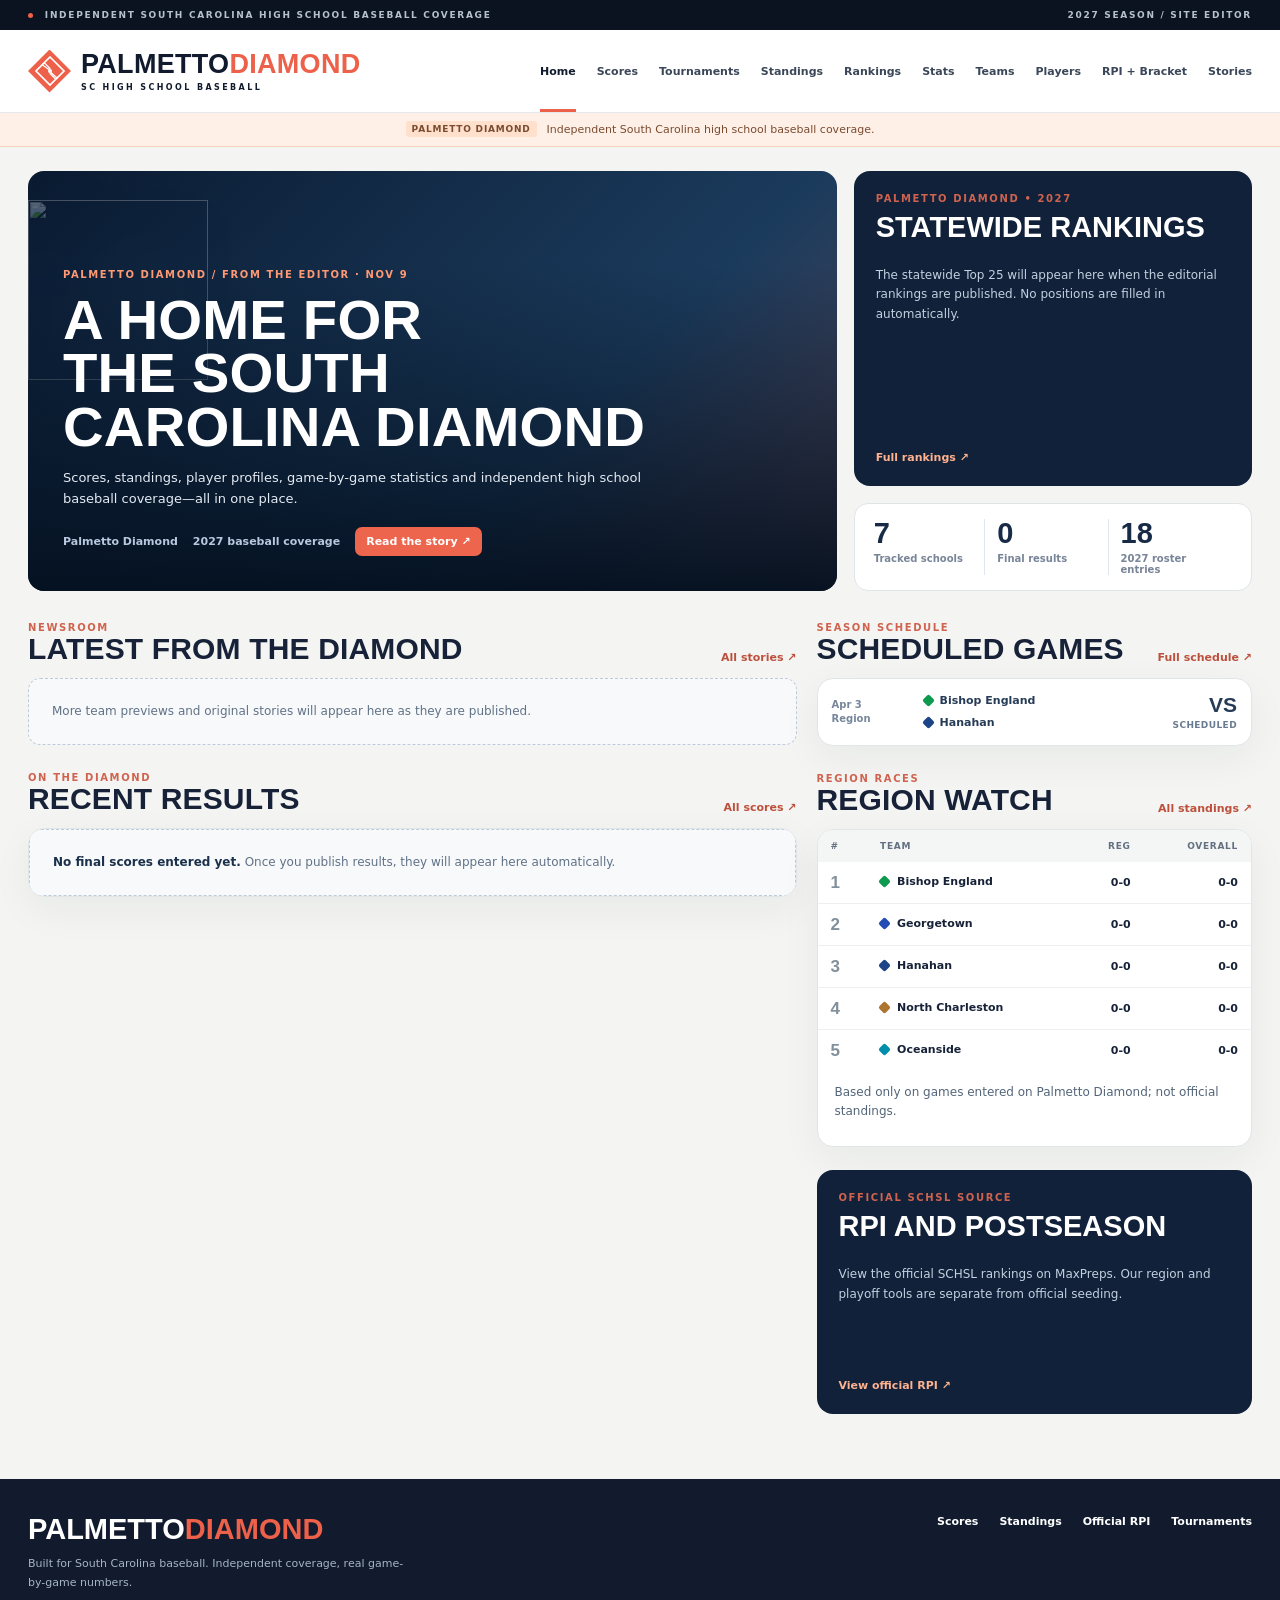
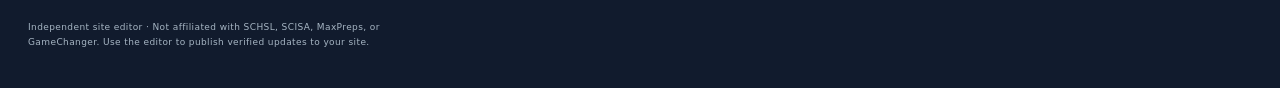
==== commit fd03a769: "Add files via upload" ====
--- a/index.html
+++ b/index.html
@@ -1729,7 +1729,7 @@
  for(const t of d.teams||[]){t.state=String(t.state||'SC').toUpperCase();t.association=t.state!=='SC'?'OUT':String(t.association||'SCHSL').toUpperCase()==='SCISA'?'SCISA':'SCHSL';t.color=cleanColor(t.color);t.secondaryColor=cleanColor(t.secondaryColor,'#f0b44d');}
  for(const g of d.games||[]){if(g.neutralSite==null)g.neutralSite=false;g.venue||='';g.tournamentId||='';}
  delete d.meta; // publication date and source metadata are not user edits
- const keys=['teams','players','games','articles','rankings','rpi','alumni','tournaments','site','settings'];
+ const keys=['teams','players','games','articles','rankings','rpi','alumni','tournaments','site','settings','seasons'];
  return JSON.stringify(keys.map(k=>[k,d[k]??null]));
 };
 function draftStatus(){const pub=app.publicData||SEED_DATA;
@@ -1771,5 +1771,238 @@
 })();
 
 </script>
+<style id="pd-v9-style">
+.pd9-panel{border:1px solid #d6e0e8;border-radius:13px;background:#f9fbfd;padding:17px;margin:15px 0;color:#203650}
+.pd9-panel h3{font-family:var(--display);font-size:24px;text-transform:uppercase;margin:0 0 8px}
+.pd9-note{font-size:12px;line-height:1.65;color:#53667a;margin:7px 0 11px}
+.pd9-toolbar{display:flex;align-items:end;gap:9px;flex-wrap:wrap}
+.pd9-toolbar label{display:grid;gap:5px;font-size:11px;font-weight:800;flex:1 1 130px}
+.pd9-toolbar .input{width:100%;min-width:0}
+.pd9-toolbar .btn{align-self:end;white-space:normal}
+.pd9-year{border:1px solid #e3e9f1;background:#fff;padding:11px 13px;border-radius:9px;margin:8px 0;display:flex;justify-content:space-between;align-items:center;gap:9px;flex-wrap:wrap}
+.pd9-year strong{font-size:13px}
+.pd9-subline{font-size:11px;color:#607285}
+.pd9-transfer-history{display:flex;gap:8px;flex-wrap:wrap;align-items:center;margin:10px 0}
+.pd9-transfer-chip{font-size:11px;padding:7px 10px;border-radius:8px;background:#eaf0f7;color:#243a57;font-weight:700}
+.pd9-cards{display:grid;grid-template-columns:repeat(2,minmax(0,1fr));gap:13px}
+.pd9-card{padding:16px;border:1px solid #dfe6ee;border-radius:11px;background:white}
+.pd9-card b{display:block;font-size:11px;color:#64748b;text-transform:uppercase;letter-spacing:.07em}
+.pd9-card strong{display:block;font-family:var(--display);font-size:30px;line-height:1.1;color:#14243a}
+.pd9-bio{display:grid;grid-template-columns:1fr auto;gap:20px;align-items:center;background:#10233c;color:#fff;padding:25px;border-radius:13px;margin:12px 0 22px}
+.pd9-bio h1{font-family:var(--display);font-size:clamp(34px,5vw,60px);margin:4px 0;color:#fff}
+.pd9-bio p{color:#d4deea;margin:0;font-size:13px}
+.pd9-bio a{color:#ffa074}
+.pd9-history{font-size:11px;color:#62758b}
+.pd9-college-row{display:grid;grid-template-columns:1.9fr 1fr .7fr .7fr auto;gap:7px;align-items:center;margin:8px 0}
+.pd9-college-row .input{min-width:0;width:100%}
+.pd9-college-labels{font-size:10px;color:#63768b;font-weight:800}
+.pd9-season-tools{margin-bottom:18px}
+.pd9-source-banner{font-size:11px;line-height:1.7;color:#516376;background:#f1f5fa;border-left:3px solid #ec6b51;padding:11px;margin:12px 0}
+.pd9-season-history-table{margin-bottom:22px}
+.pd9-school-link{font-weight:750}
+@media(max-width:700px){.pd9-bio{grid-template-columns:1fr}.pd9-cards{grid-template-columns:1fr}.pd9-college-row{grid-template-columns:1fr 1fr}.pd9-college-labels{display:none}.pd9-toolbar .btn{width:100%}}
+</style>
+<script id="pd-v9-js">
+/* Palmetto Diamond V9 — historical seasons, transferable identity, linked alumni.
+   All records remain in the existing site-data.json; no replacement public data.
+   This layer is deliberately appended to the single HTML file. */
+(()=>{
+'use strict';
+const existingUpgrade=upgradeLegacyData;
+const existingSeasons=allSeasons;
+const existingClubPlayers=clubPlayers;
+const existingRenderPlayers=renderPlayers;
+const existingPlayerDetail=renderPlayerDetail;
+const existingTeamDetail=renderTeamDetail;
+const existingStats=renderStats;
+const existingGameEditor=gameEditor;
+const existingAdminRoster=adminRoster;
+const existingAdminAlumni=adminAlumni;
+const existingSaveRoster=saveRoster;
+const existingSaveAlumni=saveAlumni;
+const existingEnsurePlayer=ensurePlayer;
+const existingGamesBySeason=gamesBySeason;
+const existingAlumniFor=alumniFor;
+const yearOK=y=>/^(19|20)\d{2}$/.test(String(y||''));
+const latestYear=h=>Math.max(0,...(h||[]).map(x=>Number(x.season)||0));
+const teamName=id=>team(id).name||'Unknown school';
+const string=(v)=>String(v??'').trim();
+function assignments(p,year){let h=Array.isArray(p?.rosterHistory)?p.rosterHistory:[];if(year!=null)h=h.filter(r=>String(r.season)===String(year));return h;}
+function rosterAt(p,tid,year){return assignments(p,year).some(r=>r.teamId===tid);}
+function currentTeamAt(p,year){const a=assignments(p,year);return a.length?a[a.length-1].teamId:(assignments(p).slice().sort((x,y)=>Number(y.season)-Number(x.season))[0]?.teamId||p.teamId||'');}
+function seasonInfo(p,tid,year){return assignments(p,year).find(h=>h.teamId===tid)||{number:p.number,position:p.position};}
+function refreshIdentity(p){
+  const raw=Array.isArray(p.rosterHistory)?p.rosterHistory:[];
+  const dedup=new Map();for(const h of raw){const year=string(h?.season),tid=string(h?.teamId);if(!yearOK(year)||!tid)continue;dedup.set(year+'|'+tid,{season:year,teamId:tid,number:h.number==null||h.number===''?null:Math.trunc(Number(h.number)||0),position:string(h.position||'')});}
+  p.rosterHistory=[...dedup.values()].sort((a,b)=>Number(a.season)-Number(b.season)||a.teamId.localeCompare(b.teamId));
+  p.rosterSeasons=[...new Set(p.rosterHistory.map(h=>h.season))].sort();
+  const latest=p.rosterHistory[p.rosterHistory.length-1];if(latest){p.teamId=latest.teamId;if(latest.position)p.position=latest.position;if(latest.number!=null)p.number=latest.number;}
+}
+function addAssignment(p,tid,year,number=p.number,position=p.position){
+ if(!yearOK(year)||!app.db.teams.some(t=>t.id===tid))return false;
+ p.rosterHistory ||= [];
+ const at=p.rosterHistory.find(x=>x.teamId===tid&&String(x.season)===String(year));
+ if(at){if(number!=null&&number!=='')at.number=Math.trunc(Number(number)||0);if(position)at.position=string(position);}else p.rosterHistory.push({season:String(year),teamId:tid,number:number===''?null:number??null,position:string(position||'')});
+ refreshIdentity(p);return true;
+}
+function normalizeV9(db){
+ db.seasons=Array.isArray(db.seasons)?[...new Set(db.seasons.map(String).filter(yearOK))]:[];
+ db.players ||= [];
+ for(const p of db.players){
+  if(!Array.isArray(p.rosterHistory))p.rosterHistory=[];
+  // Convert prior one-team roster seasons without changing stats or IDs.
+  for(const y of (p.rosterSeasons||[])){if(yearOK(y)&&!p.rosterHistory.some(x=>String(x.season)===String(y)))p.rosterHistory.push({season:String(y),teamId:p.teamId,number:p.number,position:p.position});}
+  refreshIdentity(p);
+ }
+ // The team side of an entered game is authoritative for that game and season.
+ for(const g of (db.games||[])){
+  const y=string(g.season||g.date?.slice(0,4));if(!yearOK(y))continue;
+  for(const side of ['home','away'])for(const kind of ['batting','pitching','fielding'])for(const row of g[kind]?.[side]||[]){
+   const p=db.players.find(p=>p.id===row.playerId);if(!p)continue;
+   const tid=g[side+'Id'];if(!p.rosterHistory.some(x=>x.teamId===tid&&String(x.season)===y))addAssignment(p,tid,y,p.number,p.position);
+  }
+ }
+ db.alumni||=[];
+ for(const a of db.alumni){if(!Array.isArray(a.collegeHistory))a.collegeHistory=[];if(a.playerId&&!db.players.some(p=>p.id===a.playerId))a.playerId='';}
+ return db;
+}
+upgradeLegacyData=function(data){return normalizeV9(existingUpgrade(data));};
+normalizeV9(app.db);
+if(app.publicData)normalizeV9(app.publicData);
+allSeasons=function(){const fromData=[...(app.db.seasons||[]),...(app.db.players||[]).flatMap(p=>assignments(p).map(x=>x.season)),...(app.db.games||[]).map(g=>g.season||g.date?.slice(0,4)),...existingSeasons()];return [...new Set(fromData.map(String).filter(yearOK))].sort((a,b)=>Number(b)-Number(a));};
+clubPlayers=function(tid,year=app.season){return app.db.players.filter(p=>rosterAt(p,tid,year)).sort((a,b)=>(Number(seasonInfo(a,tid,year).number??999)-Number(seasonInfo(b,tid,year).number??999))||a.name.localeCompare(b.name));};
+alumniFor=function(tid,kind){return existingAlumniFor(tid,kind).concat((app.db.alumni||[]).filter(a=>a.teamId!==tid&&a.category===kind&&(kind!=='college'||a.current!==false)&&a.playerId&&app.db.players.some(p=>p.id===a.playerId&&assignments(p).some(h=>h.teamId===tid)))).filter((a,i,arr)=>arr.findIndex(x=>x.id===a.id)===i).sort((a,b)=>a.name.localeCompare(b.name));};
+// A known player ID wins; otherwise match by name within that specific school's season.
+ensurePlayer=function(tid,name,number,position,previousId){
+ const yr=string(ensureEditGame()?.season||app.season);
+ const norm=string(name).toLowerCase().replace(/\s+/g,' ');if(!norm)return null;
+ let p=app.db.players.find(x=>x.id===previousId);
+ if(!p)p=app.db.players.find(x=>x.name.toLowerCase().replace(/\s+/g,' ')===norm&&rosterAt(x,tid,yr));
+ if(!p){p={id:uid('player'),name:string(name),teamId:tid,number:number??null,position:string(position||''),gradYear:null,rosterHistory:[],rosterSeasons:[]};app.db.players.push(p);}
+ if(!p.name)p.name=string(name);
+ addAssignment(p,tid,yr,number??p.number,position||p.position);
+ return p.id;
+};
+// The scorekeeper's player choices must match the game's year and each team's roster.
+gameEditor=function(){const g=ensureEditGame();const tid=g[app.scorekeeperSide+'Id'];const season=g.season||app.season;const old=app.db.players.map(p=>[p,p.teamId,p.number,p.position]);for(const [p] of old){if(rosterAt(p,tid,season)){p.teamId=tid;const x=seasonInfo(p,tid,season);p.number=x.number;p.position=x.position;}else p.teamId='__pd9_not_on_roster__';}
+ try{return existingGameEditor();}finally{for(const [p,id,no,pos] of old){p.teamId=id;p.number=no;p.position=pos;}}
+};
+// This season's page must select a player's school from that season, not the latest profile school.
+renderPlayers=function(){const f=app.filters;const year=String(app.season);
+ const records=app.db.players.flatMap(p=>assignments(p,year).map(h=>({p,h,t:team(h.teamId)}))).filter(({p,h,t})=>(f.team==='all'||h.teamId===f.team)&&(!f.query||`${p.name} ${h.number??''} ${t.name}`.toLowerCase().includes(f.query.toLowerCase()))).sort((a,b)=>a.p.name.localeCompare(b.p.name));
+ return `${pageHeading('Player database',`Historical rosters and season-specific schools. A transfer retains one career player profile.`)}<div class="filter-bar"><div class="filter-item"><label>Season</label>${seasonFilter()}</div><div class="filter-item grow"><label>School</label><select data-filter="team"><option value="all">All teams</option>${teamOptions(f.team)}</select></div><div class="filter-item grow"><label>Search players</label><input class="input" data-filter="query" placeholder="Name, school or number" value="${esc(f.query)}"></div></div><div class="panel table-wrap"><table><thead><tr><th>Player</th><th>School (${esc(year)})</th><th>Position</th><th class="num">AB</th><th class="num">AVG</th><th class="num">OPS</th><th class="num">IP</th><th class="num">K</th></tr></thead><tbody>${records.map(({p,h,t})=>{const b=teamStat(p.id,year,h.teamId,'batting'),q=teamStat(p.id,year,h.teamId,'pitching');return `<tr><td><a href="#player:${esc(p.id)}">${esc(p.name)}</a> <small>${h.number==null?'':'#'+esc(h.number)}</small></td><td><a href="#team:${esc(t.id)}">${esc(t.name)}</a></td><td>${esc(h.position||p.position||'—')}</td><td class="num">${b.ab}</td><td class="num">${b.avg}</td><td class="num">${b.ops}</td><td class="num">${q.outs?q.ip:'—'}</td><td class="num">${q.outs?q.so:'—'}</td></tr>`;}).join('')||'<tr><td colspan="8" class="empty">No players rostered in this season. Create historical rosters under Site Editor → Rosters.</td></tr>'}</tbody></table></div>`;
+};
+// Team-specific stats: never transfer old game totals to a new school's page.
+let teamStatsScope='';
+function teamStat(pid,year,tid,kind){const prev=teamStatsScope;teamStatsScope=tid;try{return kind==='pitching'?pitchingTotals(pid,year):kind==='fielding'?fieldingTotals(pid,year):battingTotals(pid,year);}finally{teamStatsScope=prev;}}
+gamesBySeason=function(year=app.season){const games=existingGamesBySeason(year);return teamStatsScope?games.filter(g=>g.homeId===teamStatsScope||g.awayId===teamStatsScope):games;};
+// Render unchanged rich V8 school layout, but with year/school-specific roster and stats.
+renderTeamDetail=function(id){const old=teamStatsScope;teamStatsScope=id;
+ const originals=app.db.players.map(p=>[p,p.number,p.position]);
+ for(const [p] of originals)if(rosterAt(p,id,app.season)){const info=seasonInfo(p,id,app.season);p.number=info.number;p.position=info.position;}
+ let html;try{html=existingTeamDetail(id);}finally{teamStatsScope=old;for(const [p,num,pos] of originals){p.number=num;p.position=pos;}}
+ if(app.teamTab==='alumni')for(const a of alumniFor(id,'college').concat(alumniFor(id,'pro'))){if(a.playerId){const from=`<td>${esc(a.name)}</td>`;html=html.replace(from,`<td><a href="#player:${esc(a.playerId)}" class="pd9-school-link">${esc(a.name)} ↗</a></td>`);}if(a.category==='college'&&a.collegeHistory?.length){const oldSchool=`<td>${esc(a.college||'—')}</td>`;const prior=a.collegeHistory.map(x=>`${x.college}${x.startYear?' ('+x.startYear+'–'+(x.endYear||'')+')':''}`).join(' · ');html=html.replace(oldSchool,`<td>${esc(a.college||'—')}<div class="pd9-history">Previously: ${esc(prior)}</div></td>`);}}
+ return html;
+};
+// The V8 leaderboard groups players by p.teamId, so present a temporary
+// season-specific affiliation while building its HTML (never persist it).
+renderStats=function(){const snap=app.db.players.map(p=>[p,p.teamId]);for(const [p] of snap)p.teamId=currentTeamAt(p,app.season)||p.teamId;
+ try{return existingStats();}finally{for(const [p,id] of snap)p.teamId=id;}
+};
+// A season in history can predate the first data entered in earlier versions.
+function yearManager(){return `<div class="pd9-panel pd9-season-tools"><h3>Historical seasons</h3><p class="pd9-note">Add 2025, 2024, or earlier seasons to the season picker—even before you've entered their first game. Games entered for those dates automatically join the corresponding season.</p><form id="pd9-season-form" class="pd9-toolbar"><label>Season year <input class="input" name="year" required type="number" min="1900" max="2099" value="${esc(app.season||'2025')}"></label><button type="submit" class="btn dark sm">Add / switch to season</button></form><div class="pd9-subline">Available: ${allSeasons().join(' · ')}</div></div>`;}
+function assignmentEditor(){const tid=app.adminRosterTeamId||app.db.teams[0]?.id;const p=app.db.players.find(x=>x.id===app.adminRosterEditId);
+ const choices=app.db.players.filter(x=>x.id!==p?.id).sort((a,b)=>a.name.localeCompare(b.name));
+ const linkExisting=`<div class="pd9-panel"><h3>Transfer / connect an existing player</h3><p class="pd9-note">Choose the player's existing profile instead of adding a second player with the same name. His previous high school statistics stay with his career profile.</p><form id="pd9-link-existing" class="pd9-toolbar"><label>Existing player<select class="input" name="playerId" required><option value="">Select existing player</option>${choices.map(x=>`<option value="${esc(x.id)}">${esc(x.name)} · ${esc(teamName(x.teamId))}</option>`).join('')}</select></label><label>Season<input class="input" name="year" type="number" min="1900" max="2099" required value="${esc(app.season)}"></label><button type="submit" class="btn dark sm">Add to ${esc(teamName(tid))} roster</button></form></div>`;
+ if(!p)return yearManager()+linkExisting;
+ const table=assignments(p).map(h=>`<div class="pd9-year"><div><strong>${esc(h.season)} · ${esc(teamName(h.teamId))}</strong><div class="pd9-subline">${h.position?esc(h.position)+' · ':''}${h.number==null?'':'#'+esc(h.number)}</div></div><button type="button" class="btn light sm" data-action="pd9-remove-assignment" data-id="${esc(p.id)}" data-year="${esc(h.season)}" data-team="${esc(h.teamId)}">Remove assignment</button></div>`).join('')||'<div class="pd9-note">No team seasons assigned yet.</div>';
+ return yearManager()+`<div class="pd9-panel"><h3>${esc(p.name)} · High school history</h3><p class="pd9-note">Add any previous or new high school here. The profile ID and all saved game logs remain the same.</p>${table}<form id="pd9-assignment-form" class="pd9-toolbar"><input type="hidden" name="playerId" value="${esc(p.id)}"><label>School<select name="teamId" class="input">${teamOptions(tid)}</select></label><label>Season year<input name="year" class="input" type="number" min="1900" max="2099" required value="${esc(app.season)}"></label><label>Number<input name="number" class="input" type="number" min="0" value="${esc(p.number??'')}"></label><label>Position<input name="position" class="input" value="${esc(p.position||'')}"></label><button type="submit" class="btn dark sm">Add / update season</button></form></div>`+linkExisting;
+}
+adminRoster=function(){let html=existingAdminRoster();const p=app.db.players.find(x=>x.id===app.adminRosterEditId),tid=app.adminRosterTeamId||app.db.teams[0]?.id;
+ if(p){const oldVal=esc((p.rosterSeasons||[]).join(', ')),newVal=esc(assignments(p).filter(h=>h.teamId===tid).map(h=>h.season).join(', '));html=html.replace(`name="rosterSeasons" value="${oldVal}"`,`name="rosterSeasons" value="${newVal}"`);}
+ return html.replace('<hr class="form-divider"><h3>All saved players',assignmentEditor()+'<hr class="form-divider"><h3>All saved players');
+};
+saveRoster=function(e){e.preventDefault();const f=new FormData(e.target),tid=app.adminRosterTeamId||app.db.teams[0]?.id,name=string(f.get('name'));
+ if(!name){toast('Enter a player name.');return;}
+ const years=[...new Set(string(f.get('rosterSeasons')).split(/[ ,;]+/).filter(yearOK))];if(!years.length){toast('Enter at least one valid roster season, e.g. 2025.');return;}
+ let p=app.db.players.find(x=>x.id===app.adminRosterEditId);if(!p){p={id:uid('player'),name,teamId:tid,position:'',number:null,gradYear:null,rosterHistory:[]};app.db.players.push(p);}
+ p.name=name;p.gradYear=asInteger(f.get('gradYear'));
+ const num=asInteger(f.get('number')),pos=string(f.get('position'));
+ p.rosterHistory||=[];
+ // Keep assignments from other schools. Do not silently erase a season with saved box scores.
+ p.rosterHistory=p.rosterHistory.filter(h=>h.teamId!==tid||years.includes(String(h.season))||app.db.games.some(g=>String(g.season||g.date?.slice(0,4))===String(h.season)&&['home','away'].some(side=>g[side+'Id']===tid&&['batting','pitching','fielding'].some(kind=>g[kind]?.[side]?.some(r=>r.playerId===p.id)))));
+ for(const y of years)addAssignment(p,tid,y,num,pos);
+ refreshIdentity(p);app.adminRosterEditId=null;saveDraft();render();toast('Player and season-specific school history saved. Publish to update public pages.');
+};
+// V8 roster rollover action is delegated inside its closure; capture it before
+// the old handler and use the new school/season assignments.
+document.addEventListener('click',e=>{const b=e.target.closest('[data-action="pd8-copy-roster"]');if(!b)return;e.preventDefault();e.stopImmediatePropagation();const tid=app.adminRosterTeamId||app.db.teams[0]?.id,from=String(app.pd8From),to=String(app.pd8To);
+ if(!yearOK(from)||!yearOK(to)||from===to){toast('Choose different source and destination seasons.');return;}
+ const selected=app.db.players.filter(p=>rosterAt(p,tid,from)&&!rosterAt(p,tid,to)&&(app.pd8IncludeGraduates||!p.gradYear||Number(p.gradYear)>=Number(to)));
+ if(!selected.length){toast('No eligible players left to copy.');return;}
+ if(!confirm(`Copy ${selected.length} eligible players from ${from} to the ${to} roster for ${teamName(tid)}? Past stats remain intact.`))return;
+ for(const p of selected){const info=seasonInfo(p,tid,from);addAssignment(p,tid,to,info.number,info.position);}
+ app.db.seasons=[...new Set([...(app.db.seasons||[]),to])];saveDraft();render();toast(`${selected.length} players copied to ${to}.`);
+},true);
+// Explicitly link an alumni record to an existing high school player ID.
+const playerOptions=sel=>`<option value="">Not linked — create or choose high school profile first</option>${[...app.db.players].sort((a,b)=>a.name.localeCompare(b.name)).map(p=>`<option value="${esc(p.id)}" ${sel===p.id?'selected':''}>${esc(p.name)} · ${esc(teamName(p.teamId))} · ${esc(p.gradYear||'—')}</option>`).join('')}`;
+function collegeHistoryRows(items){return (items||[]).map(x=>`<div class="pd9-college-row"><input class="input" name="pd9CollegeName[]" placeholder="Previous college" value="${esc(x.college||'')}" aria-label="Prior college"><input class="input" name="pd9CollegeDivision[]" placeholder="D1 / D2 / JUCO" value="${esc(x.division||'')}" aria-label="Prior division"><input class="input" name="pd9CollegeStart[]" type="number" min="1900" max="2099" placeholder="From" value="${esc(x.startYear||'')}" aria-label="From year"><input class="input" name="pd9CollegeEnd[]" type="number" min="1900" max="2099" placeholder="To" value="${esc(x.endYear||'')}" aria-label="To year"><button type="button" class="btn light sm" data-action="pd9-remove-college-row" aria-label="Remove college row">Remove</button></div>`).join('');}
+adminAlumni=function(){let html=existingAdminAlumni();const a=(app.db.alumni||[]).find(x=>x.id===app.adminAlumniEditId);
+ const linked=`<div class="field full"><label>Link to high school player profile</label><select class="input" name="playerId">${playerOptions(a?.playerId||'')}</select><p class="pd9-note">Required for college/pro alumni names to link to historical high school stats. Matches are manual so same-name players are never mixed up.</p></div>`;
+ html=html.replace('<form id="alumni-form" class="form-grid two">','<form id="alumni-form" class="form-grid two">'+linked);
+ if((app.adminAlumniKind||'college')==='college'){
+  const hist=`<div class="field full pd9-panel"><h3>Previous colleges / transfers</h3><p class="pd9-note">The College field above is the CURRENT program. Add every earlier college here in order. Keep official roster/source verification current.</p><div class="pd9-college-labels pd9-college-row"><span>College</span><span>Division</span><span>From</span><span>To</span></div><div id="pd9-college-history">${collegeHistoryRows(a?.collegeHistory||[])}</div><button type="button" class="btn light sm" data-action="pd9-add-college-row">+ Add previous college</button></div>`;
+  html=html.replace('<div class="field"><label>Source link (official roster preferred)</label>',hist+'<div class="field"><label>Source link (official roster preferred)</label>');
+ }
+ return html;
+};
+saveAlumni=function(e){e.preventDefault();const f=new FormData(e.target),name=string(f.get('name')),kind=app.adminAlumniKind||'college';
+ if(!name){toast('Enter a full player name.');return;}
+ const src=string(f.get('sourceUrl'));if(src&&!/^https?:\/\//i.test(src)){toast('Use a valid source URL.');return;}
+ const playerId=string(f.get('playerId'));if(playerId&&!app.db.players.some(p=>p.id===playerId)){toast('Choose an existing player profile.');return;}
+ const vals={name,category:kind,teamId:string(f.get('teamId')),gradYear:asInteger(f.get('gradYear')),position:string(f.get('position')),sourceUrl:src,verifiedDate:string(f.get('verifiedDate')),playerId};
+ if(kind==='college'){
+  vals.college=string(f.get('college'));vals.division=string(f.get('division'));vals.current=f.get('current')!=='false';if(!vals.college){toast('Enter the current college.');return;}
+  const names=f.getAll('pd9CollegeName[]'),levels=f.getAll('pd9CollegeDivision[]'),from=f.getAll('pd9CollegeStart[]'),to=f.getAll('pd9CollegeEnd[]');
+  vals.collegeHistory=names.map((n,i)=>({college:string(n),division:string(levels[i]),startYear:string(from[i]),endYear:string(to[i])})).filter(x=>x.college);
+ }else{vals.status=string(f.get('status'))||'current';vals.organization=string(f.get('organization'));vals.currentLevel=string(f.get('currentLevel'));vals.highestLevel=string(f.get('highestLevel'));if(!vals.highestLevel){toast('Enter the highest professional level reached.');return;}}
+ let a=(app.db.alumni||[]).find(x=>x.id===app.adminAlumniEditId);if(a)Object.assign(a,vals);else app.db.alumni.push({id:uid('alumnus'),...vals});
+ app.adminAlumniEditId=null;saveDraft();render();toast('Alumni record and player link saved.');
+};
+function playerCareer(id){const p=app.db.players.find(x=>x.id===id);if(!p)return existingPlayerDetail(id);
+ const history=assignments(p).slice().sort((a,b)=>Number(b.season)-Number(a.season)||a.teamId.localeCompare(b.teamId));
+ const current=history.find(h=>h.season===String(app.season))||history[0];const t=team(current?.teamId||p.teamId);const season=String(app.season);
+ const bats=battingTotals(id,season),pits=pitchingTotals(id,season),fld=fieldingTotals(id,season),careerB=battingTotals(id,null),careerP=pitchingTotals(id,null);
+ const rows=history.map(h=>{const b=teamStat(id,h.season,h.teamId,'batting'),pi=teamStat(id,h.season,h.teamId,'pitching');return `<tr><td>${esc(h.season)}</td><td><a href="#team:${esc(h.teamId)}">${esc(teamName(h.teamId))}</a></td><td>${esc(h.position||'—')}</td><td class="num">${b.ab}</td><td class="num">${b.h}</td><td class="num">${b.avg}</td><td class="num">${b.ops}</td><td class="num">${pi.outs?pi.ip:'—'}</td><td class="num">${pi.outs?pi.era:'—'}</td><td class="num">${pi.so}</td></tr>`;}).join('');
+ const al=(app.db.alumni||[]).filter(a=>a.playerId===p.id&&(a.category==='pro'||a.current!==false));
+ const college=al.filter(x=>x.category==='college').map(a=>`<div class="pd9-year"><div><strong>${esc(a.college)} · Current college player</strong><div class="pd9-subline">${esc(a.division||'')} · ${esc(a.position||'')} · Verified ${esc(a.verifiedDate||'not dated')}</div>${a.collegeHistory?.length?`<div class="pd9-transfer-history">${a.collegeHistory.map(h=>`<span class="pd9-transfer-chip">${esc(h.college)}${h.startYear?' · '+esc(h.startYear):''}${h.endYear?'–'+esc(h.endYear):''}</span>`).join('')}<span>→</span><span class="pd9-transfer-chip">${esc(a.college)} (current)</span></div>`:''}</div></div>`).join('');
+ const pros=al.filter(x=>x.category==='pro').map(a=>`<div class="pd9-year"><div><strong>${esc(a.status==='former'?'Former':'Current')} professional · ${esc(a.organization||'Organization not entered')}</strong><div class="pd9-subline">${a.status==='former'?'Highest level: '+esc(a.highestLevel||'—'):'Current level: '+esc(a.currentLevel||'—')+' · Highest: '+esc(a.highestLevel||'—')}</div></div></div>`).join('');
+ const logs=[];
+ for(const g of [...app.db.games].sort((a,b)=>String(b.date).localeCompare(String(a.date))))for(const side of ['away','home']){const b=g.batting?.[side]?.find(r=>r.playerId===id),q=g.pitching?.[side]?.find(r=>r.playerId===id);if(!b&&!q)continue;logs.push({g,side,b,q});}
+ return `<a href="#players" class="back-link">← Player directory</a><div class="pd9-bio"><div><span class="eyebrow">CAREER PLAYER PROFILE · ${esc(app.season)} SEASON VIEW</span><h1>${esc(p.name)}</h1><p>${esc(p.position||'Baseball')} · ${p.gradYear?'Class of '+esc(p.gradYear):'Graduation year unverified'} · ${esc(teamName(t.id))}</p></div>${teamMark(t)}</div><div class="pd9-source-banner">One permanent player profile across high school transfers. Box scores are credited to the school on that particular game, not necessarily the player's most recent school. Only explicitly linked college/pro entries appear below.</div><div class="pd9-cards"><div class="pd9-card"><b>${esc(season)} batting</b><strong>${bats.avg}</strong><small>${bats.h} H · ${bats.ab} AB · ${bats.ops} OPS</small></div><div class="pd9-card"><b>${esc(season)} pitching</b><strong>${pits.era}</strong><small>${pits.outs?pits.ip:'0.0'} IP · ${pits.so} K · 7-inning ERA</small></div><div class="pd9-card"><b>High school career hits (entered)</b><strong>${careerB.h}</strong><small>${careerB.ab} at-bats · ${careerB.rbi} RBI</small></div><div class="pd9-card"><b>High school career pitching (entered)</b><strong>${careerP.outs?careerP.ip:'0.0'}</strong><small>${careerP.so} strikeouts · ${careerP.outs?careerP.era:'—'} ERA</small></div></div><div class="filter-bar"><div class="filter-item"><label>Season</label>${seasonFilter()}</div></div><section class="team-section"><div class="section-line"><div><h2>High school career by season</h2><p>One season and school per row; two rows appear if a player played at two schools in the same year</p></div></div><div class="panel table-wrap pd9-season-history-table"><table><thead><tr><th>Season</th><th>School</th><th>Pos.</th><th class="num">AB</th><th class="num">H</th><th class="num">AVG</th><th class="num">OPS</th><th class="num">IP</th><th class="num">ERA</th><th class="num">K</th></tr></thead><tbody>${rows||'<tr><td colspan="10">No high school seasons linked yet.</td></tr>'}</tbody></table></div></section><section class="team-section"><h2>${esc(season)} complete batting / pitching</h2><div class="panel table-wrap">${battingTable([bats],['TOTAL'],false)}</div><div class="panel table-wrap">${pitchingTable([pits],['TOTAL'],false)}</div></section><section class="team-section"><h2>${esc(season)} fielding</h2><div class="panel table-wrap"><table><thead><tr><th>Player</th><th class="num">PO</th><th class="num">A</th><th class="num">E</th></tr></thead><tbody><tr><td>${esc(p.name)}</td><td class="num">${fld.po??'—'}</td><td class="num">${fld.a??'—'}</td><td class="num">${fld.e??'—'}</td></tr></tbody></table></div></section><section class="team-section"><h2>College and professional history</h2>${college||pros?college+pros:'<div class="panel empty">No alumni record linked yet. Use Site Editor → College & pros to connect this player to college or professional history.</div>'}</section><section class="team-section"><h2>Game-by-game career log</h2><div class="panel table-wrap"><table><thead><tr><th>Date</th><th>School</th><th>Opponent</th><th class="num">AB</th><th class="num">H</th><th class="num">IP</th><th class="num">K</th></tr></thead><tbody>${logs.map(({g,side,b,q})=>`<tr><td><a href="#game:${esc(g.id)}">${esc(fmtDate(g.date,'short'))}</a></td><td><a href="#team:${esc(g[side+'Id'])}">${esc(teamName(g[side+'Id']))}</a></td><td>${esc(teamName(g[side==='home'?'awayId':'homeId']))}</td><td class="num">${b?safeNum(b.ab):'—'}</td><td class="num">${b?safeNum(b.h):'—'}</td><td class="num">${q?esc(q.ip):'—'}</td><td class="num">${q?safeNum(q.so):'—'}</td></tr>`).join('')||'<tr><td colspan="7">No box scores entered for this player yet.</td></tr>'}</tbody></table></div></section>`;
+}
+renderPlayerDetail=playerCareer;
+// Add old seasons and transfer histories without changing the existing database file.
+document.addEventListener('submit',e=>{if(e.target.id==='pd9-season-form'){e.preventDefault();const y=string(new FormData(e.target).get('year'));if(!yearOK(y)){toast('Enter a year between 1900 and 2099.');return;}app.db.seasons=[...new Set([...(app.db.seasons||[]),y])].sort();app.season=y;app.pd8From=String(Number(y)-1);app.pd8To=y;saveDraft();render();toast(`${y} season ready. Add historical rosters and games.`);}
+ else if(e.target.id==='pd9-assignment-form'||e.target.id==='pd9-link-existing'){e.preventDefault();const f=new FormData(e.target),p=app.db.players.find(p=>p.id===f.get('playerId')),y=string(f.get('year')),tid=string(f.get('teamId')||app.adminRosterTeamId);
+ if(!p||!yearOK(y)||!app.db.teams.some(t=>t.id===tid)){toast('Choose a real player, school and season.');return;}
+ if(rosterAt(p,tid,y)){toast('That player is already on the selected school roster for that season.');return;}
+ addAssignment(p,tid,y,asInteger(f.get('number'))??p.number,string(f.get('position'))||p.position);
+ app.db.seasons=[...new Set([...(app.db.seasons||[]),y])];app.adminRosterEditId=p.id;saveDraft();render();toast(`Linked ${p.name} to ${teamName(tid)} (${y}).`);
+ }
+});
+document.addEventListener('click',e=>{const b=e.target.closest('[data-action]');if(!b)return;
+ if(b.dataset.action==='pd9-remove-assignment'){e.preventDefault();const p=app.db.players.find(x=>x.id===b.dataset.id),y=b.dataset.year,tid=b.dataset.team;if(!p)return;
+ const hasStats=app.db.games.some(g=>String(g.season||g.date?.slice(0,4))===String(y)&&['home','away'].some(side=>g[side+'Id']===tid&&['batting','pitching','fielding'].some(kind=>g[kind]?.[side]?.some(r=>r.playerId===p.id))));
+ if(hasStats){toast('This season has game stats. Reassign or remove those game lines before deleting its school association.');return;}
+ if(!confirm(`Remove ${p.name} from ${teamName(tid)} in ${y}? Player profile and other seasons will remain.`))return;
+ p.rosterHistory=p.rosterHistory.filter(h=>!(h.teamId===tid&&String(h.season)===String(y)));refreshIdentity(p);saveDraft();render();toast('Season assignment removed.');
+ }else if(b.dataset.action==='pd9-add-college-row'){e.preventDefault();document.querySelector('#pd9-college-history')?.insertAdjacentHTML('beforeend',collegeHistoryRows([{college:'',division:'',startYear:'',endYear:''}]));}
+ else if(b.dataset.action==='pd9-remove-college-row'){e.preventDefault();b.closest('.pd9-college-row')?.remove();}
+});
+window.PalmettoV9=()=>({version:'9.0',activeSeason:app.season,historicalYears:allSeasons(),players:app.db.players.length,rosterAssignments:app.db.players.reduce((n,p)=>n+assignments(p).length,0),linkedAlumni:(app.db.alumni||[]).filter(a=>a.playerId).length});
+})();
+</script>
+
 </body>
 </html>
